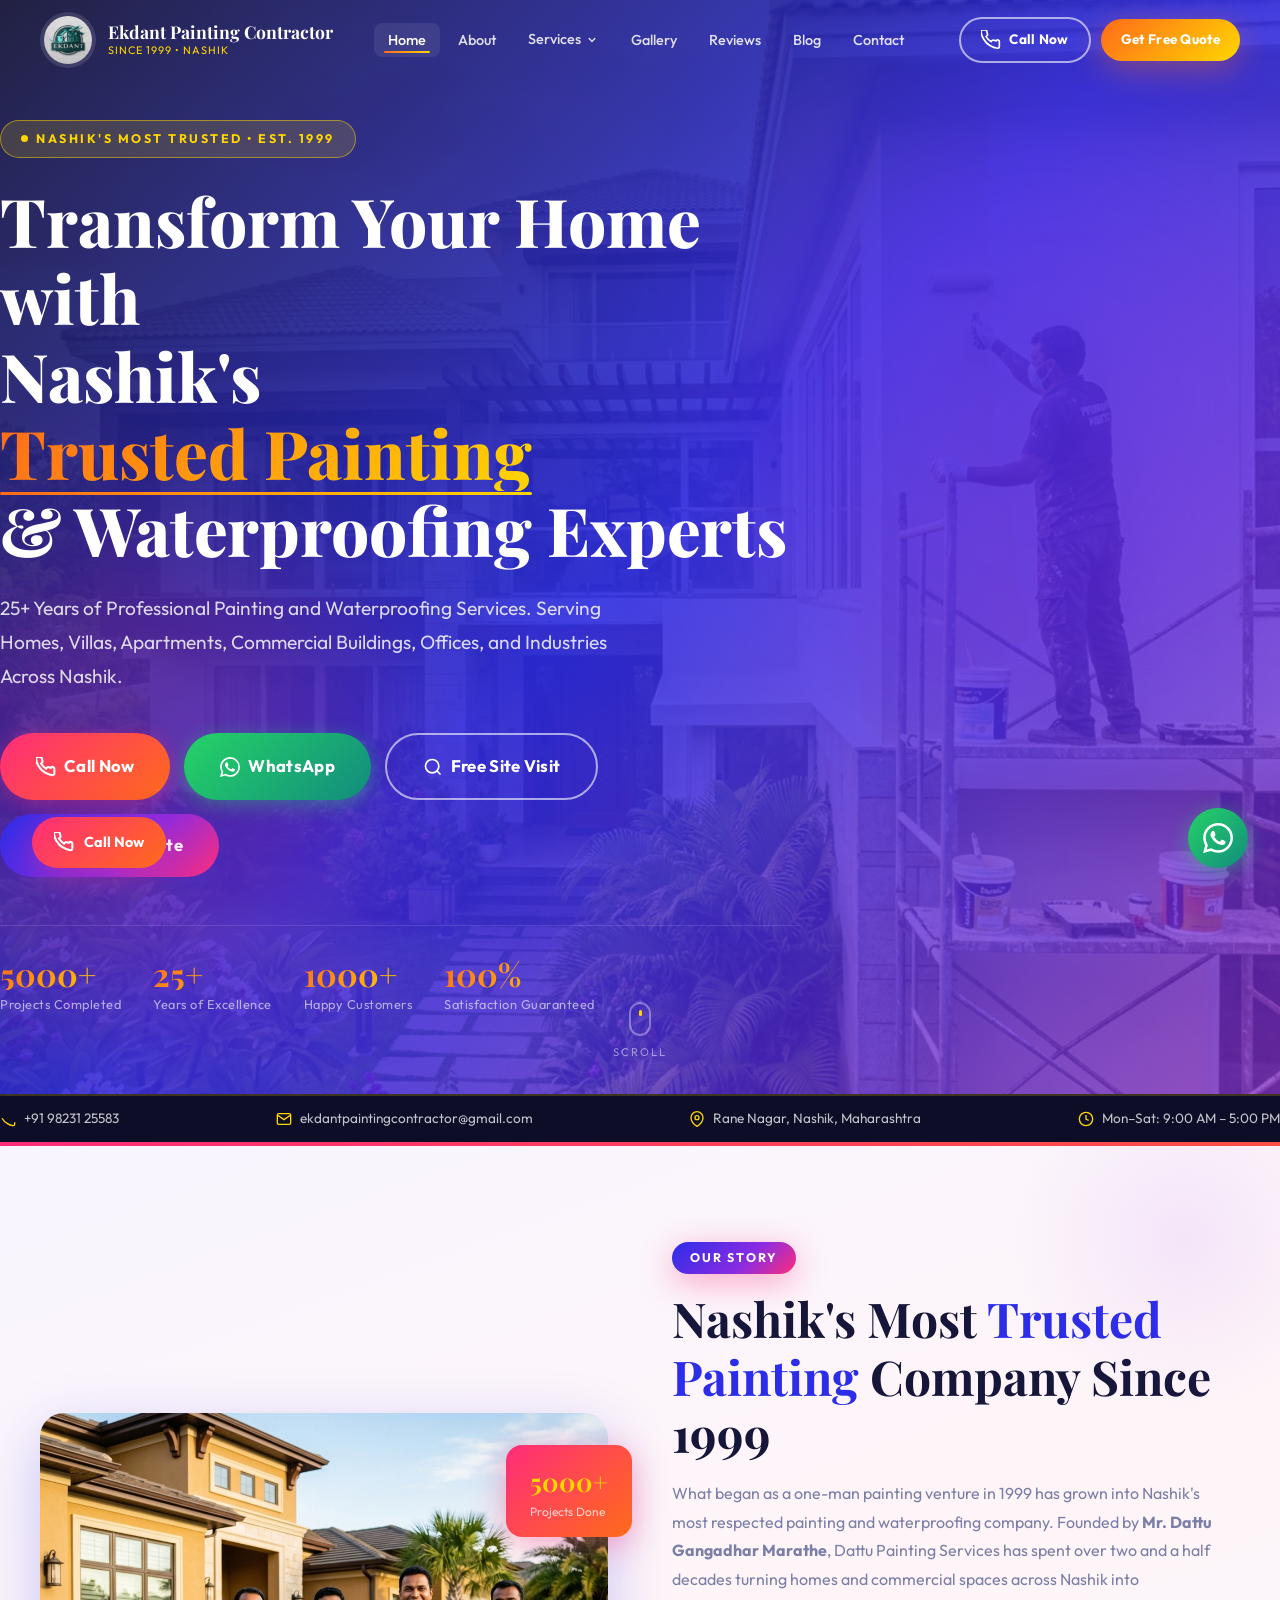
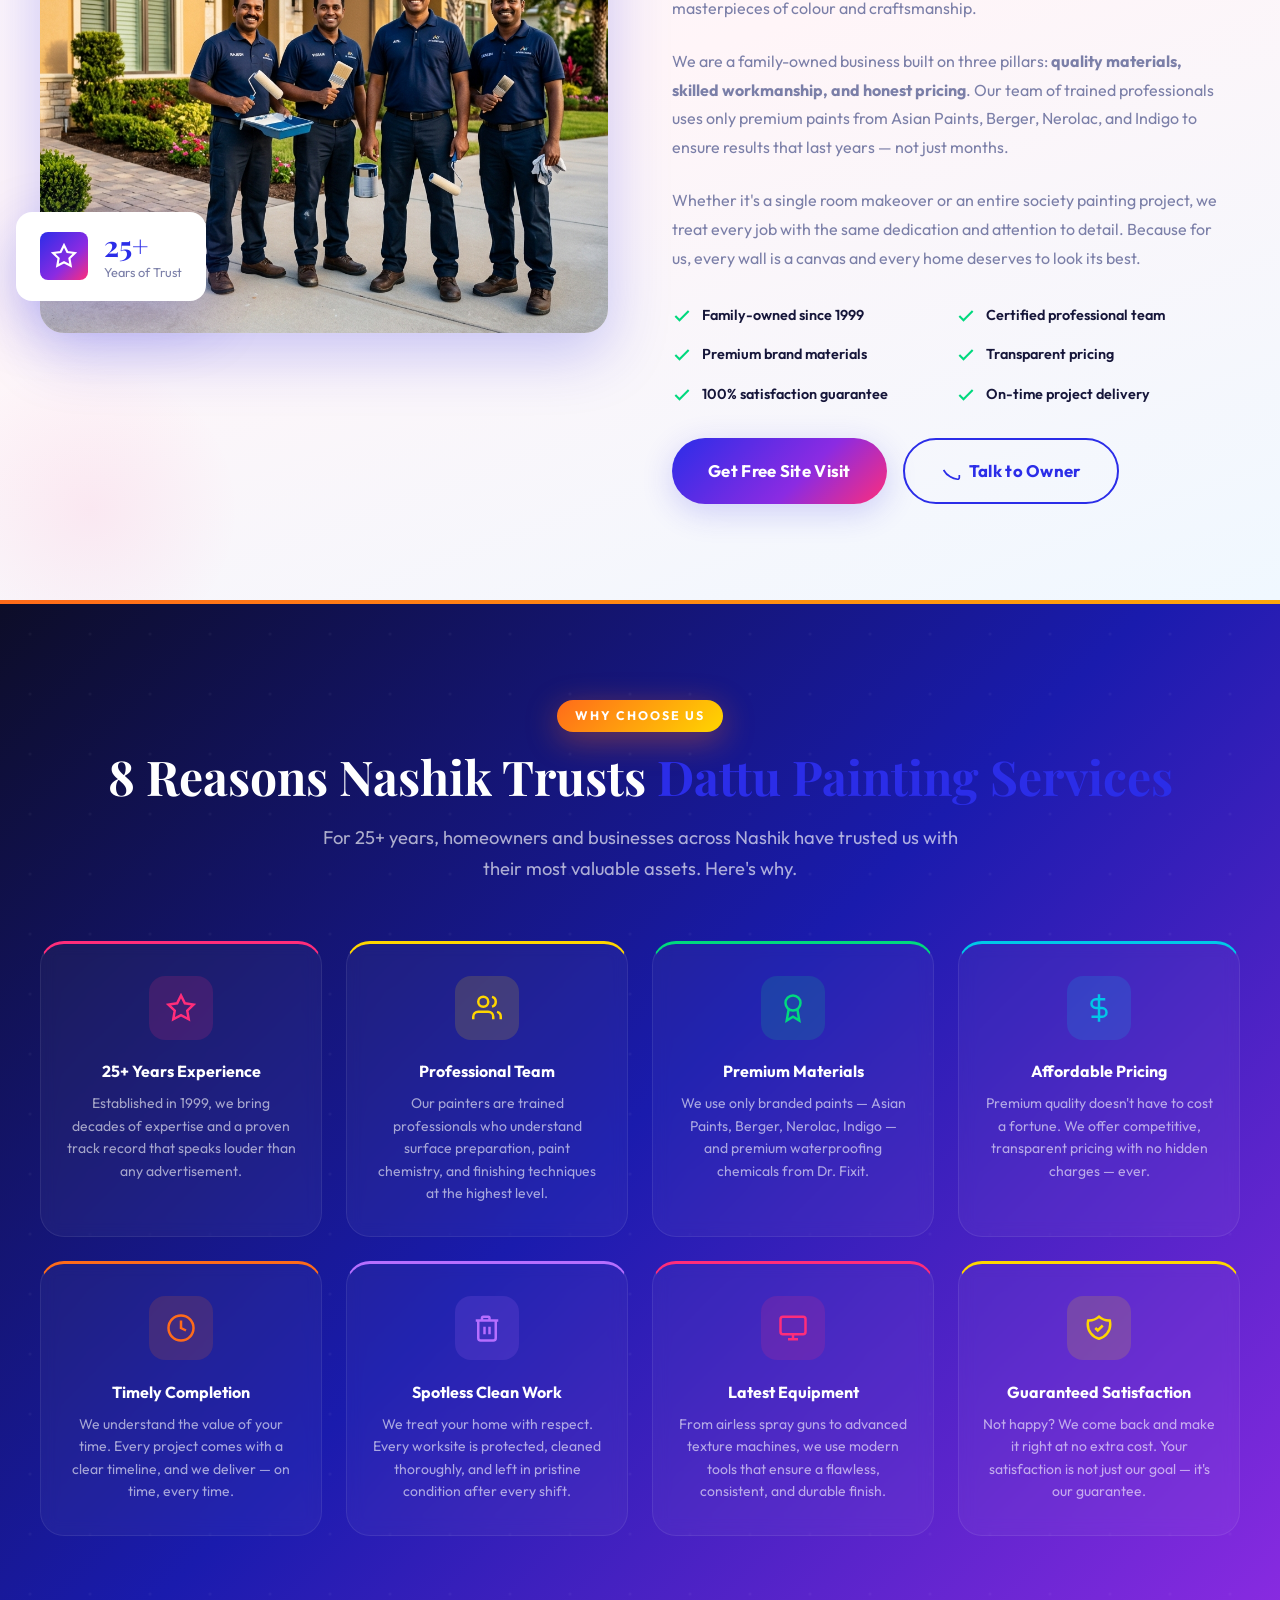
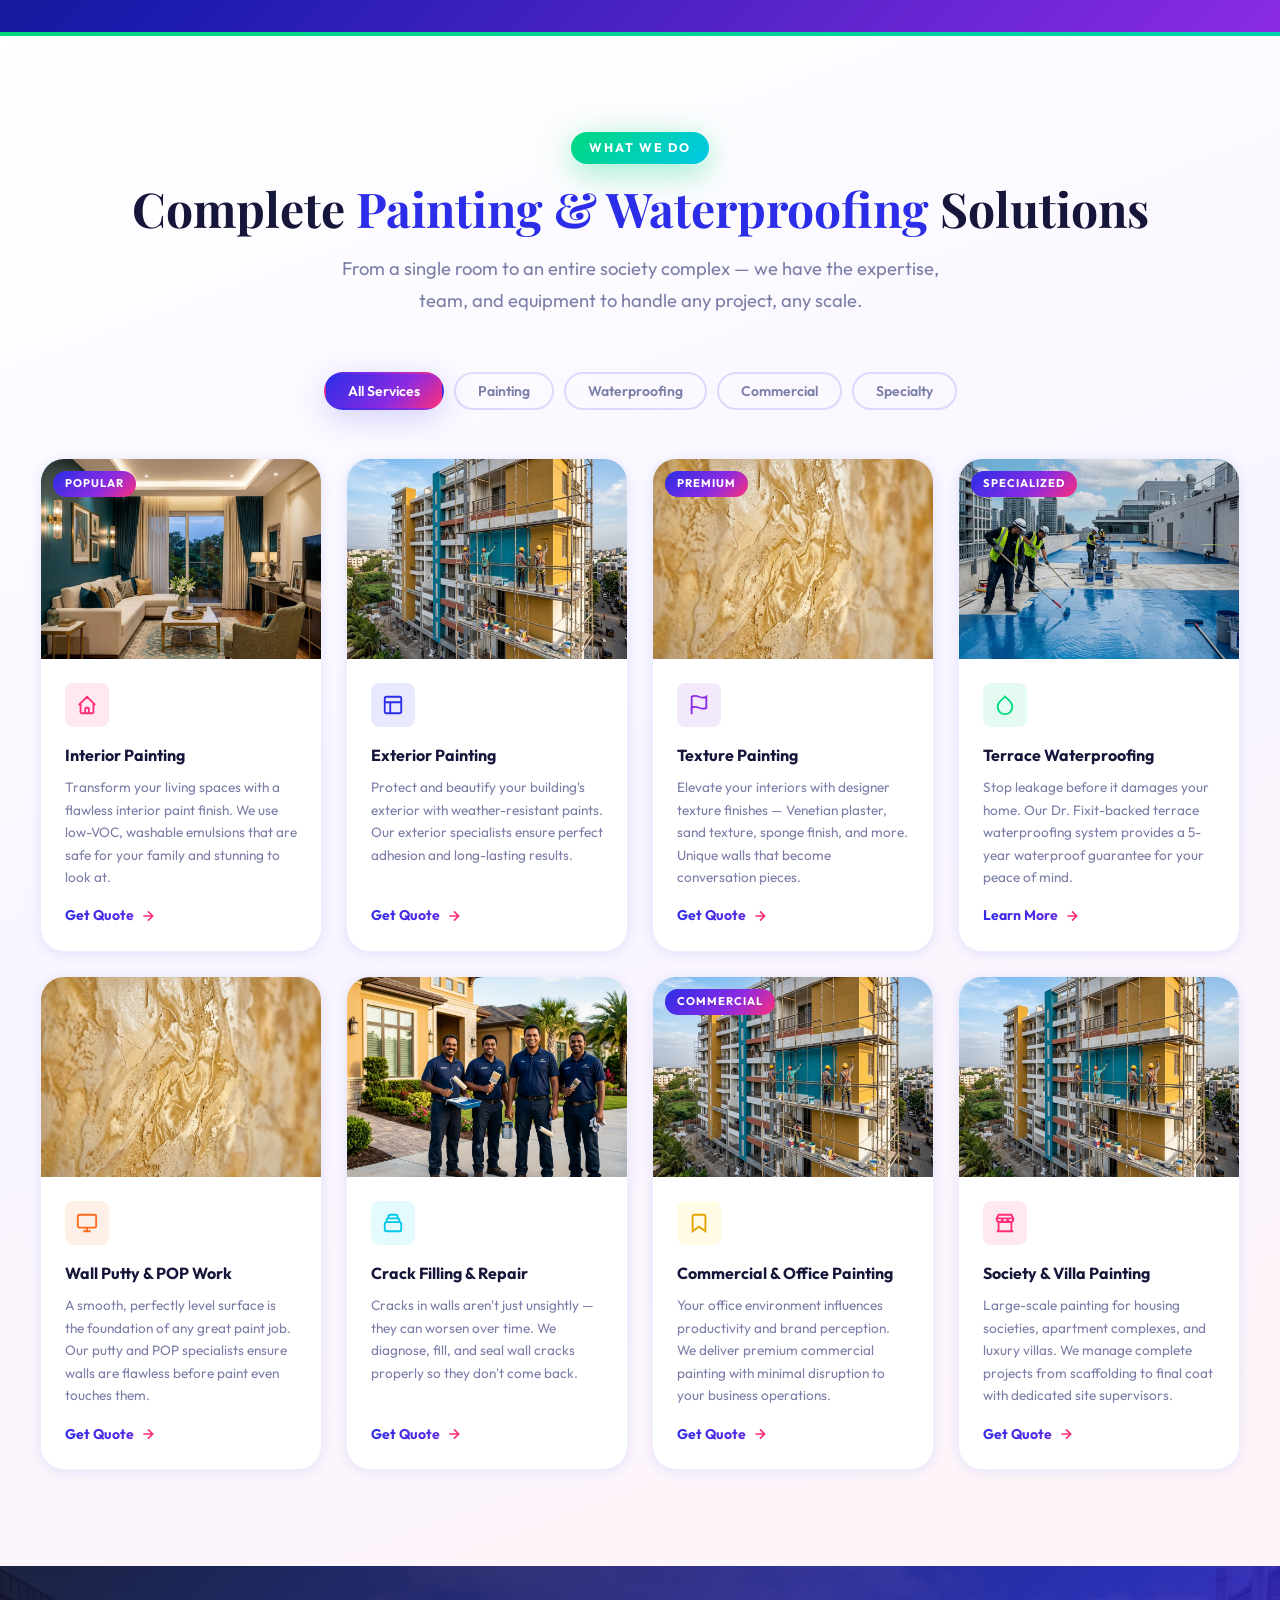
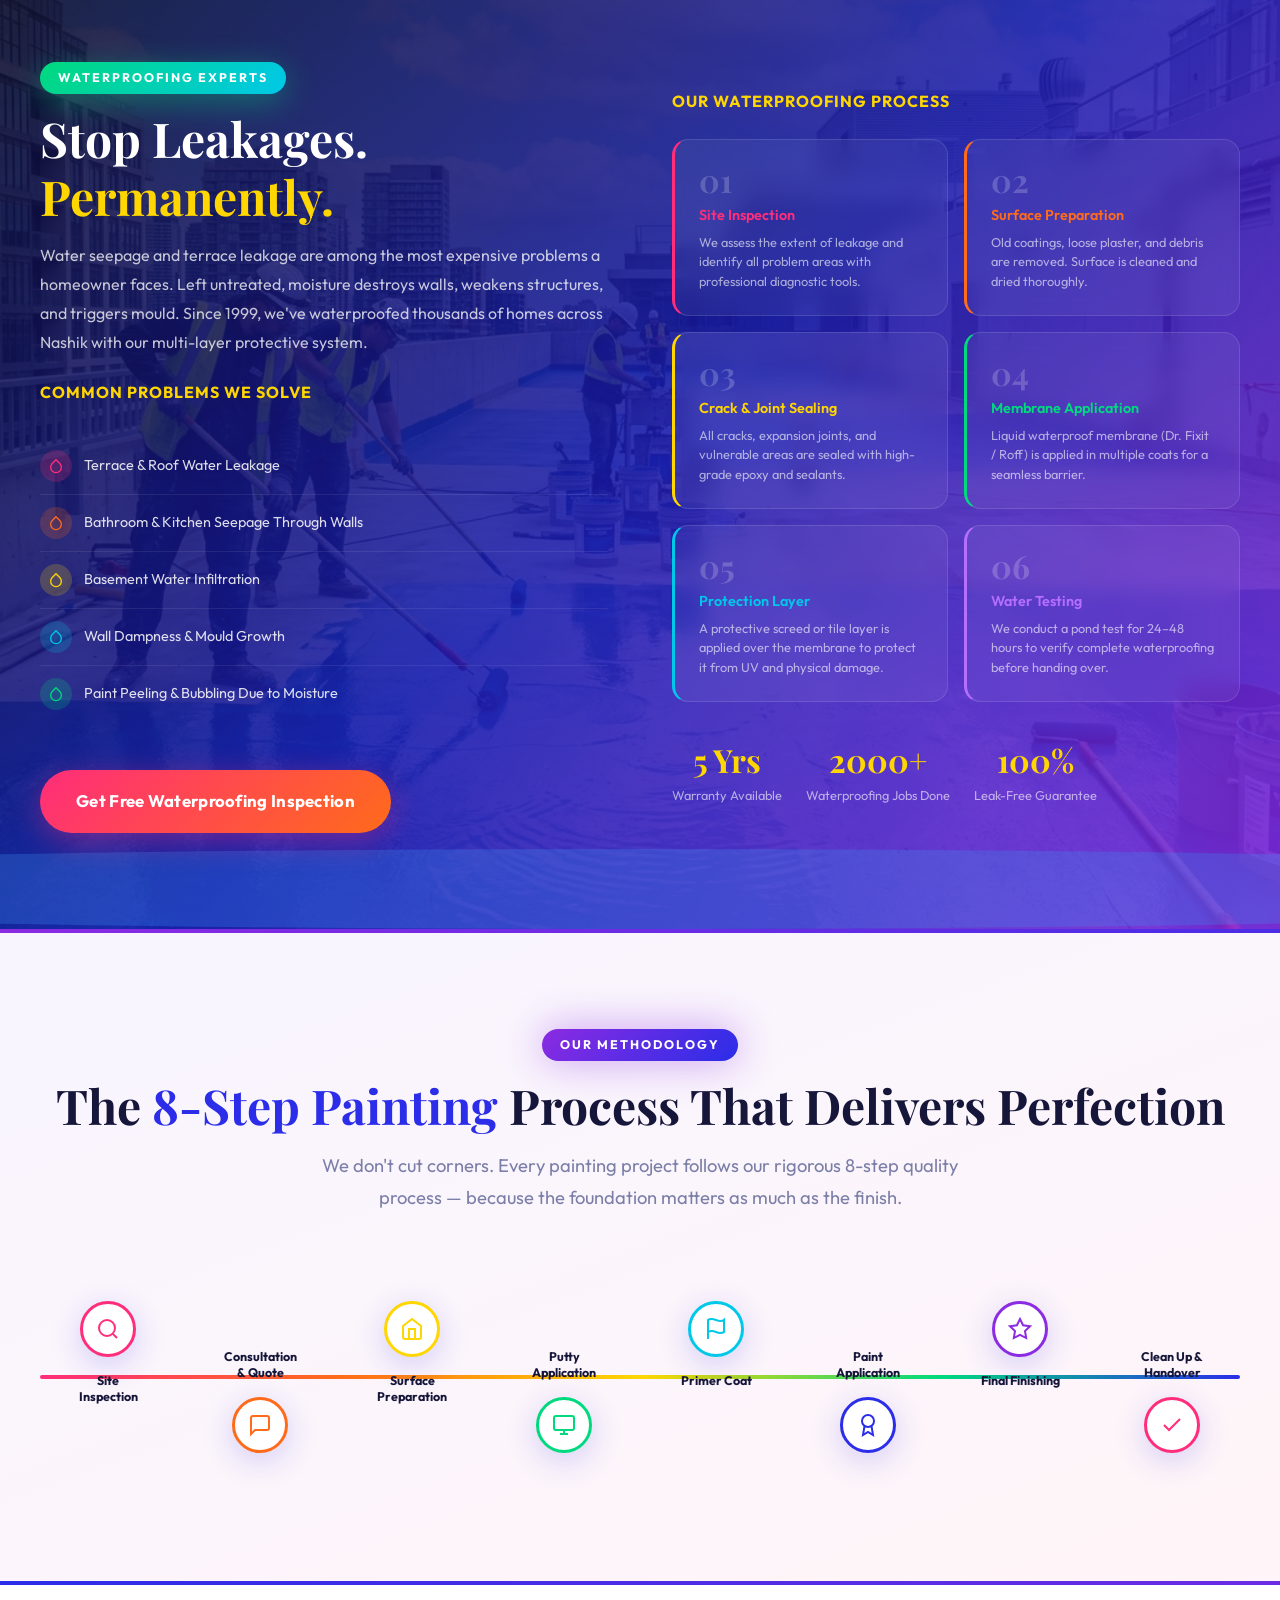
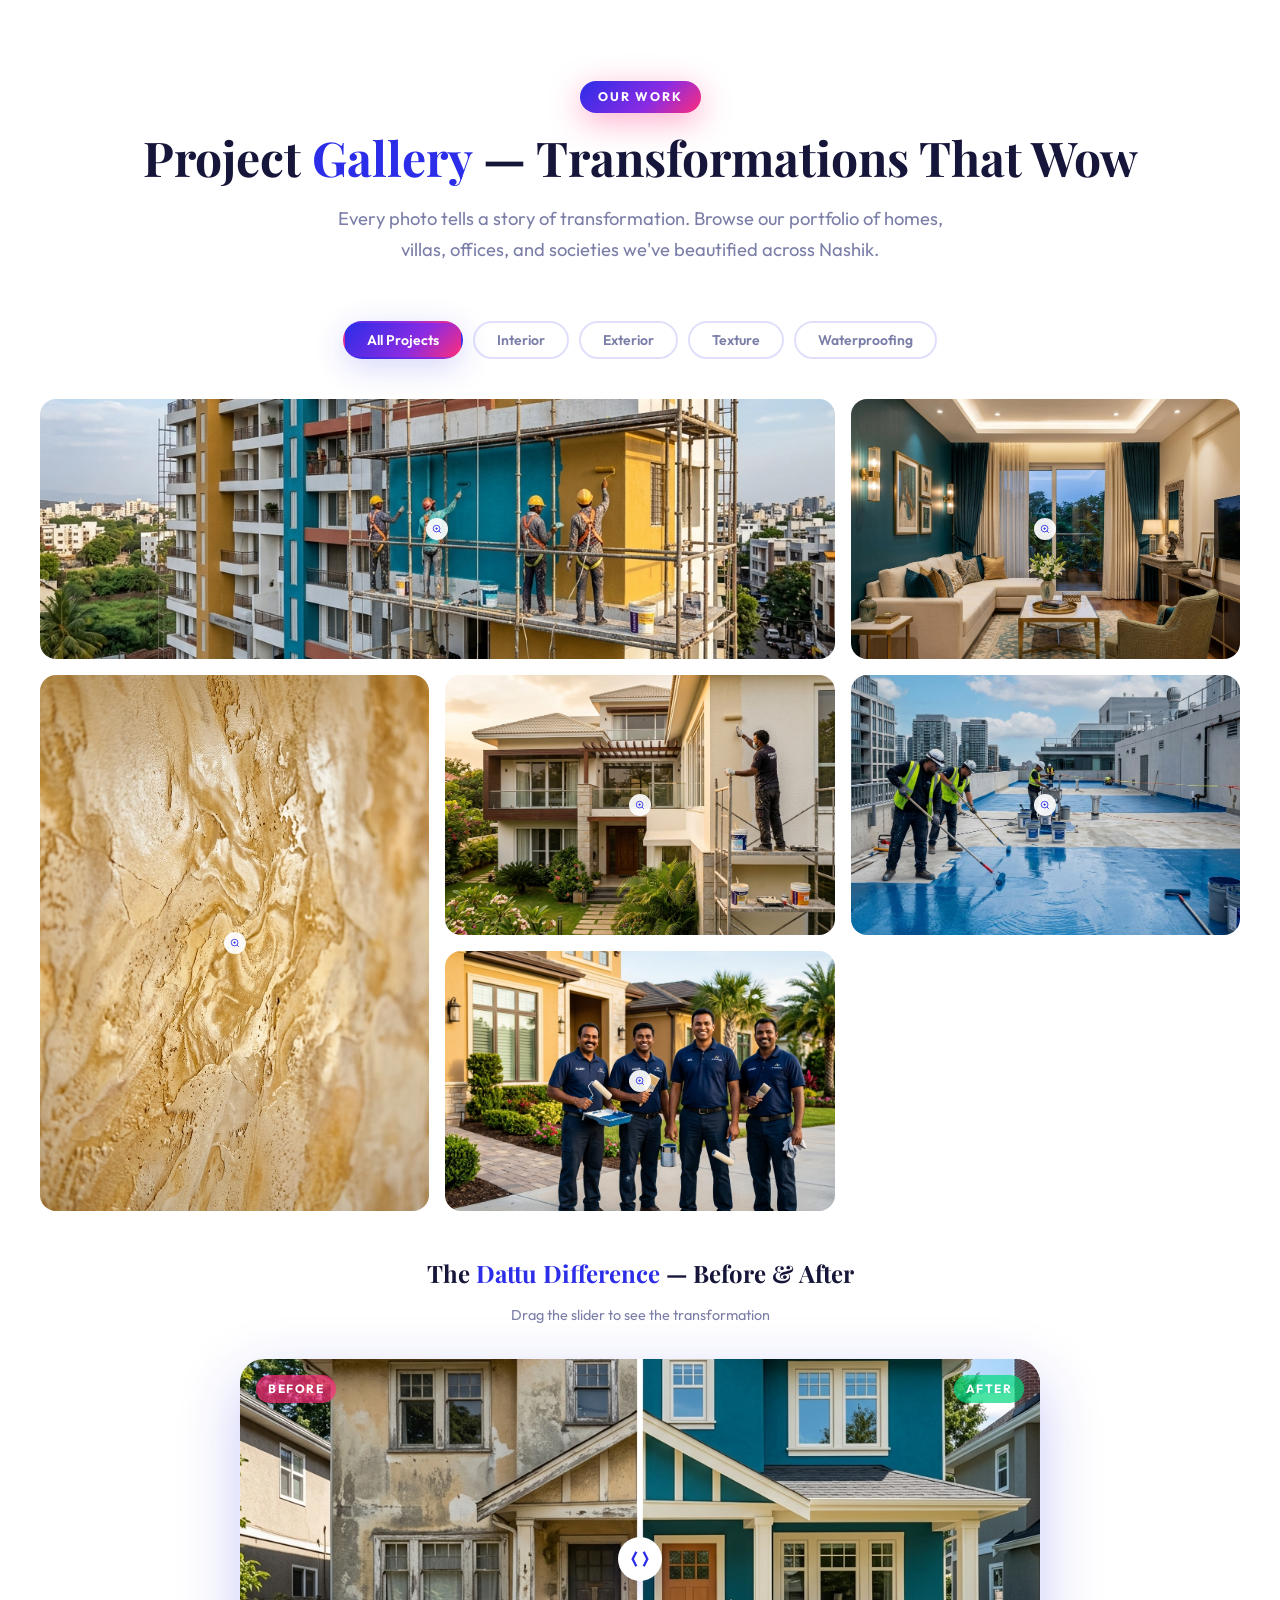
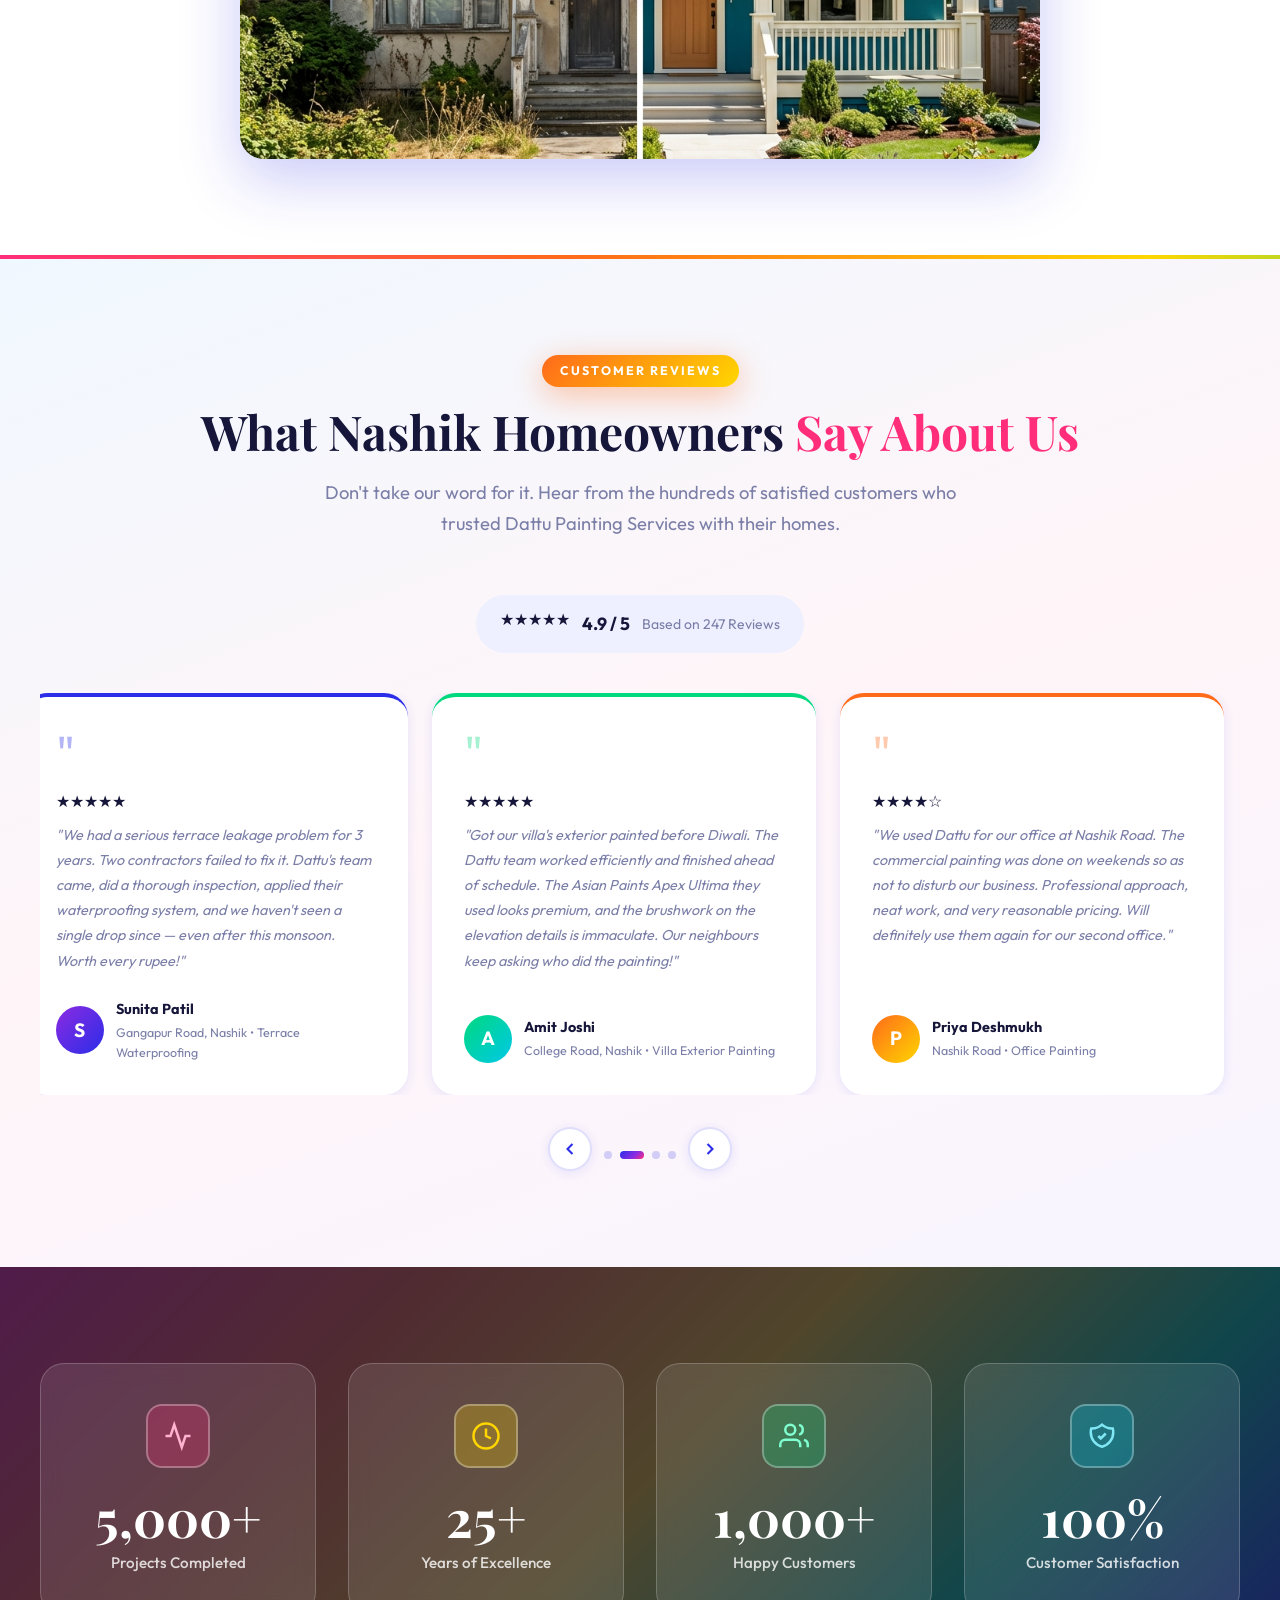
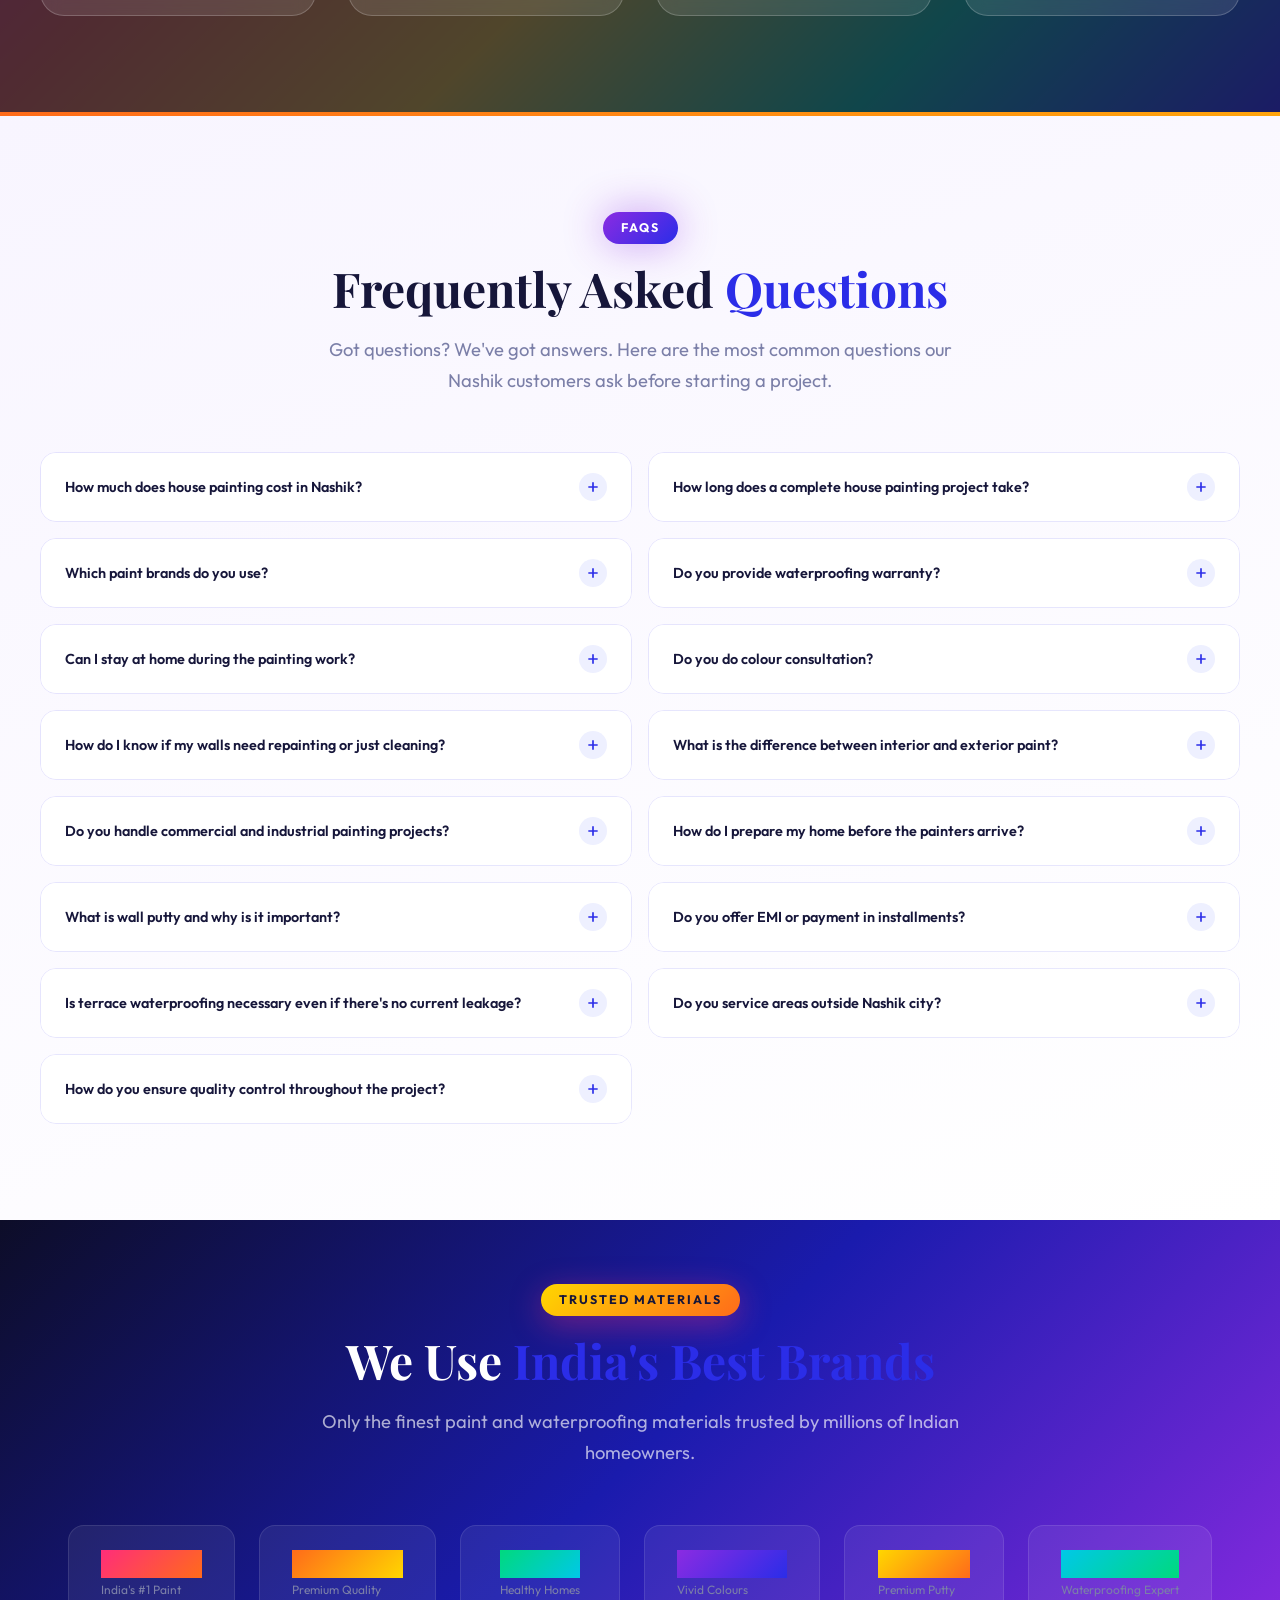
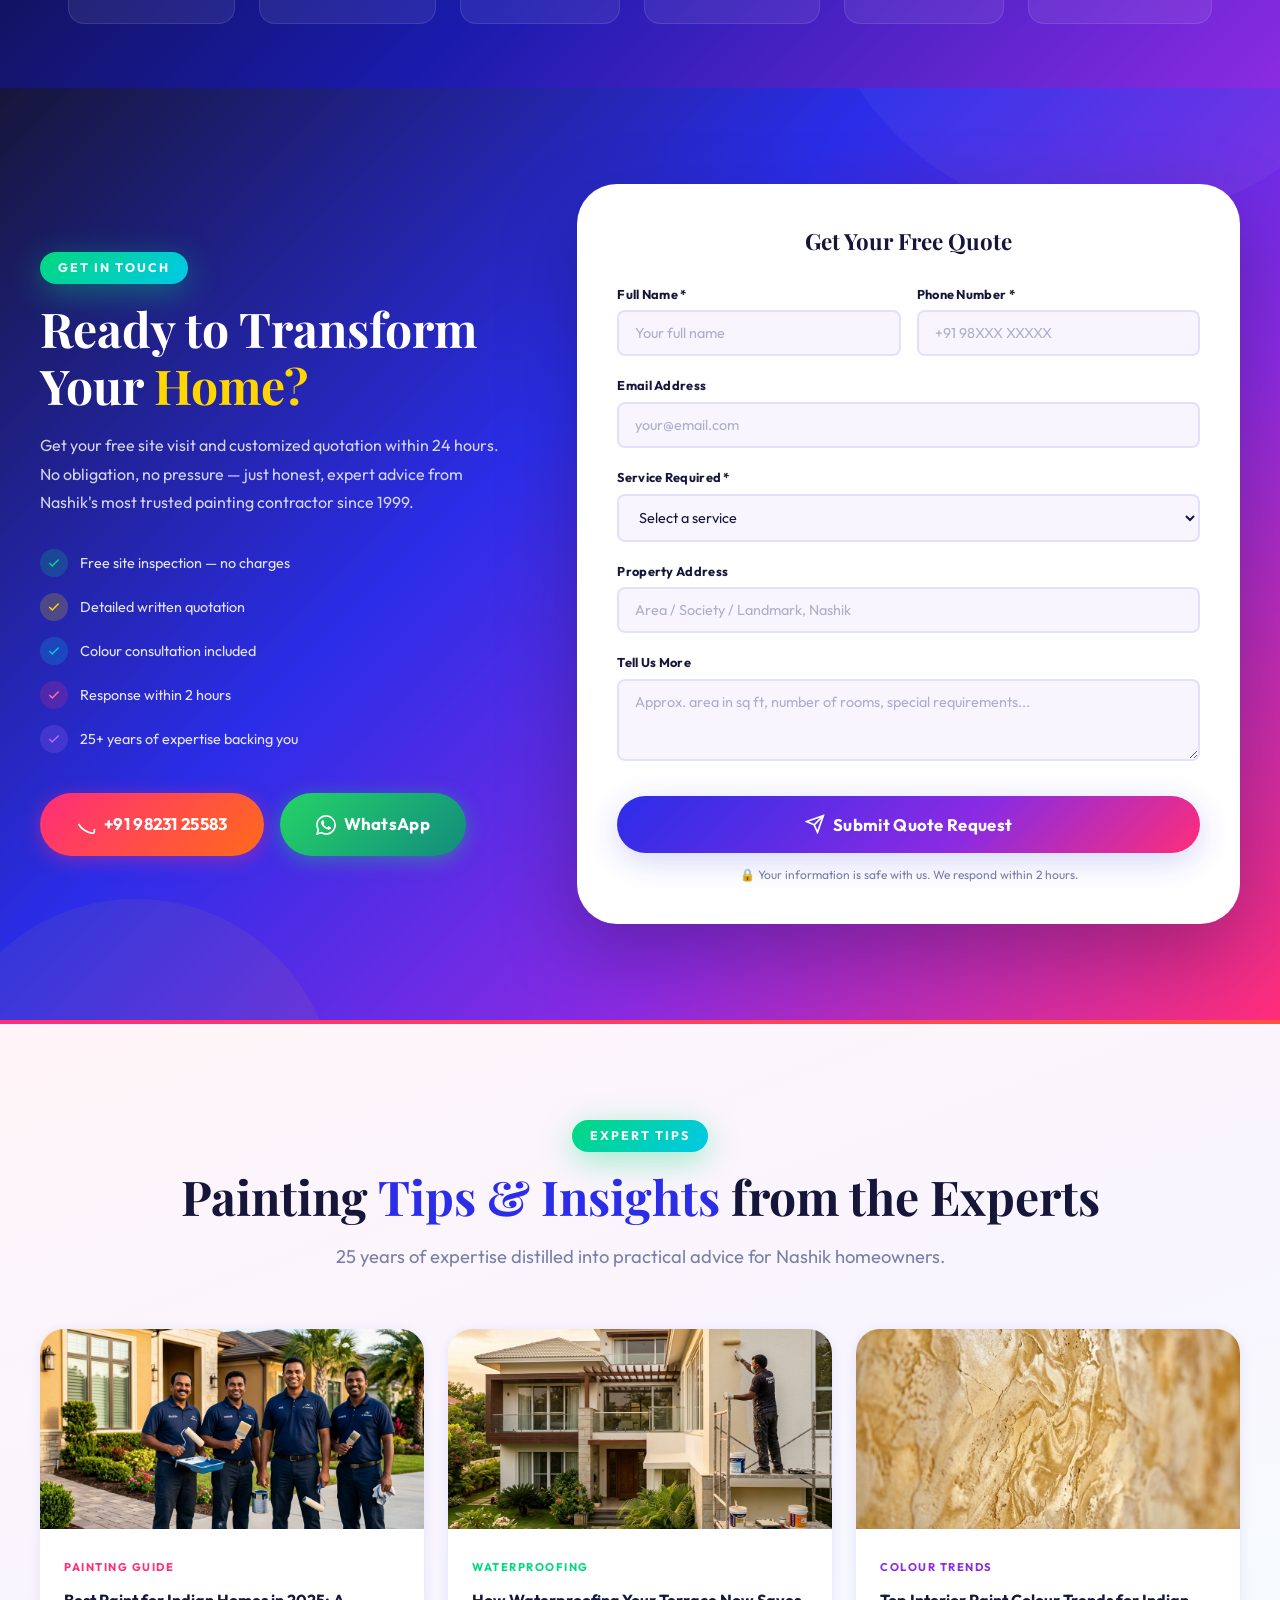
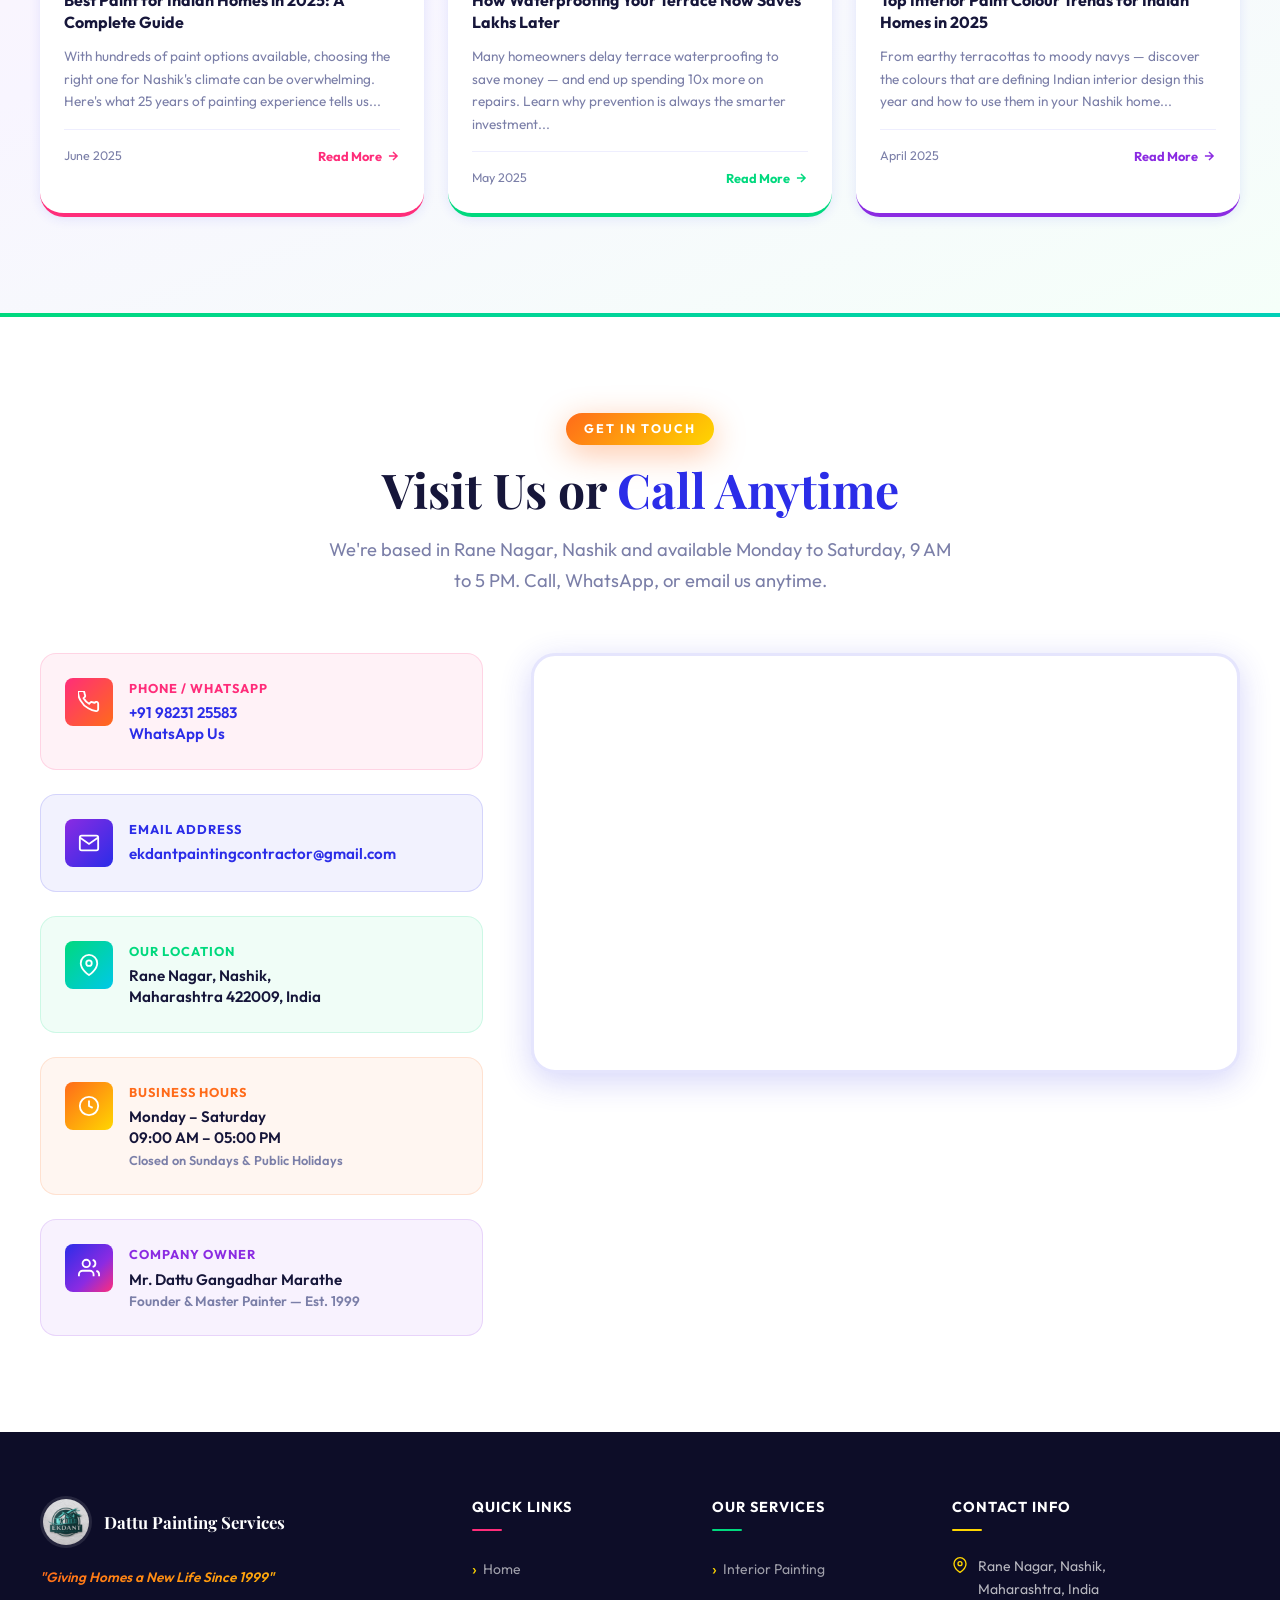
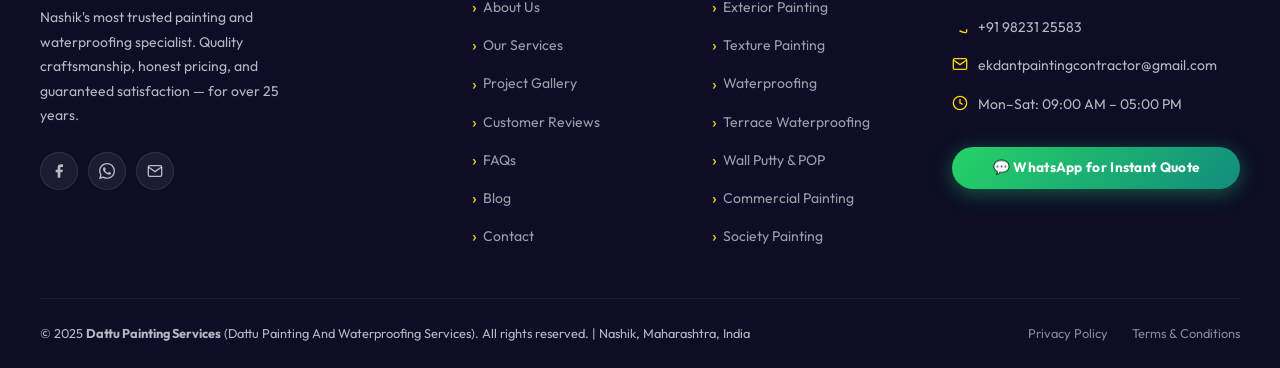
==== mr/index.html @ d17353e7 "Feature: Multilingual support (English & Marathi) with auto browser-detection, manual switches in he" ====
<!DOCTYPE html>
<html lang="mr" dir="ltr">
<head>
  <!-- ============================================================
       EKDANT PAINTING CONTRACTOR &mdash; Premium Business Website
       Dattu Painting And &#2357;&#2377;&#2335;&#2352;&#2346;&#2381;&#2352;&#2370;&#2347;&#2367;&#2306;&#2327;ing Services, Nashik
       ============================================================ -->

  <meta charset="UTF-8" />
  <meta name="viewport" content="width=device-width, initial-scale=1.0" />
  <meta http-equiv="X-UA-Compatible" content="IE=edge" />

  <!-- ====== PRIMARY SEO ====== -->
  <title>Painter in Nashik | Dattu Painting Services | Dattu Painting & &#2357;&#2377;&#2335;&#2352;&#2346;&#2381;&#2352;&#2370;&#2347;&#2367;&#2306;&#2327;ing Services</title>
  <meta name="description" content="Best Painter in Nashik since 1999. Dattu Painting Services offers Premium &#2309;&#2306;&#2340;&#2352;&#2381;&#2327;&#2340;, &#2348;&#2366;&#2361;&#2381;&#2351;, &#2335;&#2375;&#2325;&#2381;&#2360;&#2330;&#2352; &#2346;&#2375;&#2306;&#2335;&#2367;&#2306;&#2327; (&#2325;&#2354;&#2366;&#2340;&#2381;&#2350;&#2325; &#2352;&#2306;&#2327;&#2325;&#2366;&#2350;) & &#2357;&#2377;&#2335;&#2352;&#2346;&#2381;&#2352;&#2370;&#2347;&#2367;&#2306;&#2327;ing Services. Call +91 9823125583 for a Free Site Visit." />
  <meta name="keywords" content="painter in nashik, painting contractor nashik, house painting nashik, waterproofing nashik, terrace waterproofing nashik, interior painting nashik, exterior painting nashik, commercial painting nashik, industrial painting nashik, best painter near me, best waterproofing contractor nashik, ekdant painting contractor, dattu painting" />
  <meta name="author" content="Dattu Painting Services" />
  <meta name="robots" content="index, follow, max-image-preview:large, max-snippet:-1, max-video-preview:-1" />
  <link rel="canonical" href="https://ekdantpainting.in/mr/" />
  <link rel="alternate" hreflang="mr" href="https://ekdantpainting.in/mr/" />
  <link rel="alternate" hreflang="en" href="https://ekdantpainting.in/" />
  <link rel="alternate" hreflang="x-default" href="https://ekdantpainting.in/" />

  <!-- Language Auto-Detect Redirection -->
  <script>
    (function() {
      var lang = localStorage.getItem('preferred_language');
      var isMarathiPath = window.location.pathname.indexOf('/mr/') !== -1 || window.location.pathname.endsWith('/mr');
      if (!lang) {
        var browserLang = (navigator.language || navigator.userLanguage || '').toLowerCase();
        if (browserLang.startsWith('mr')) {
          lang = 'mr';
        } else {
          lang = 'en';
        }
        localStorage.setItem('preferred_language', lang);
      }
      if (lang === 'mr' && !isMarathiPath) {
        var newPath = window.location.origin + '/mr/' + window.location.hash;
        window.location.replace(newPath);
      } else if (lang === 'en' && isMarathiPath) {
        var newPath = window.location.origin + '/' + window.location.hash;
        window.location.replace(newPath);
      }
    })();
  </script>

  <!-- ====== OPEN GRAPH ====== -->
  <meta property="og:type"        content="website" />
  <meta property="og:url"         content="https://ekdantpainting.in/" />
  <meta property="og:title"       content="&#2342;&#2340;&#2381;&#2340;&#2370; &#2346;&#2375;&#2306;&#2335;&#2367;&#2306;&#2327; &#2360;&#2352;&#2381;&#2357;&#2381;&#2361;&#2367;&#2360;&#2375;&#2360; | &#2344;&#2366;&#2358;&#2367;&#2325;&#2350;&#2343;&#2368;&#2354; &#2360;&#2352;&#2381;&#2357;&#2379;&#2340;&#2381;&#2340;&#2350; &#2346;&#2375;&#2306;&#2335;&#2352; (&#2407;&#2415;&#2415;&#2415; &#2346;&#2366;&#2360;&#2370;&#2344;)" />
  <meta property="og:description" content="25+ Years of Professional Painting & &#2357;&#2377;&#2335;&#2352;&#2346;&#2381;&#2352;&#2370;&#2347;&#2367;&#2306;&#2327;ing Services across Nashik. &#2309;&#2306;&#2340;&#2352;&#2381;&#2327;&#2340;, &#2348;&#2366;&#2361;&#2381;&#2351;, Texture, &#2357;&#2377;&#2335;&#2352;&#2346;&#2381;&#2352;&#2370;&#2347;&#2367;&#2306;&#2327;ing &mdash; All under one roof." />
  <meta property="og:image"       content="https://ekdantpainting.in/images/og-image.png" />
  <meta property="og:locale"      content="en_IN" />
  <meta property="og:site_name"   content="Dattu Painting Services" />

  <!-- ====== TWITTER CARD ====== -->
  <meta name="twitter:card"        content="summary_large_image" />
  <meta name="twitter:title"       content="&#2342;&#2340;&#2381;&#2340;&#2370; &#2346;&#2375;&#2306;&#2335;&#2367;&#2306;&#2327; &#2360;&#2352;&#2381;&#2357;&#2381;&#2361;&#2367;&#2360;&#2375;&#2360; | &#2344;&#2366;&#2358;&#2367;&#2325;&#2350;&#2343;&#2368;&#2354; &#2346;&#2375;&#2306;&#2335;&#2367;&#2306;&#2327; &#2325;&#2377;&#2344;&#2381;&#2335;&#2381;&#2352;&#2373;&#2325;&#2381;&#2335;&#2352;" />
  <meta name="twitter:description" content="25+ &#2357;&#2352;&#2381;&#2359;&#2366;&#2306;&#2330;&#2366; &#2313;&#2340;&#2381;&#2325;&#2371;&#2359;&#2381;&#2335; &#2309;&#2344;&#2369;&#2349;&#2357; in Painting & &#2357;&#2377;&#2335;&#2352;&#2346;&#2381;&#2352;&#2370;&#2347;&#2367;&#2306;&#2327;ing in Nashik. Free Site Visit Available." />
  <meta name="twitter:image"       content="https://ekdantpainting.in/images/og-image.png" />

  <!-- ====== GEO ====== -->
  <meta name="geo.region"   content="IN-MH" />
  <meta name="geo.placename" content="&#2344;&#2366;&#2358;&#2367;&#2325;, &#2350;&#2361;&#2366;&#2352;&#2366;&#2359;&#2381;&#2335;&#2381;&#2352;, &#2349;&#2366;&#2352;&#2340;" />
  <meta name="geo.position" content="19.9975;73.7898" />
  <meta name="ICBM"         content="19.9975, 73.7898" />

  <!-- ====== THEME ====== -->
  <meta name="theme-color" content="#0D5C63" />
  <meta name="msapplication-TileColor" content="#0D5C63" />

  <!-- ====== FAVICON ====== -->
  <link rel="icon" type="image/png" href="../images/favicon.png" />
  <link rel="apple-touch-icon" href="../images/apple-touch-icon.png" />

  <!-- ====== FONTS ====== -->
  <link rel="preconnect" href="https://fonts.googleapis.com" />
  <link rel="preconnect" href="https://fonts.gstatic.com" crossorigin />
  <link href="https://fonts.googleapis.com/css2?family=Outfit:wght@300;400;500;600;700;800;900&family=Playfair+Display:ital,wght@0,400;0,700;0,800;1,400&display=swap" rel="stylesheet" />

  <!-- ====== STYLES ====== -->
  <link rel="stylesheet" href="../css/style.css" />

  <!-- ====== PRELOAD KEY ASSETS ====== -->
  <link rel="preload" as="image" href="../images/hero_painting.png" />

  <!-- ====== JSON-LD SCHEMA ====== -->
  <script type="application/ld+json">
  {
    "@context": "https://schema.org",
    "@graph": [
      {
        "@type": "LocalBusiness",
        "@id": "https://ekdantpainting.in/#business",
        "name": "&#2342;&#2340;&#2381;&#2340;&#2370; &#2346;&#2375;&#2306;&#2335;&#2367;&#2306;&#2327; &#2360;&#2352;&#2381;&#2357;&#2381;&#2361;&#2367;&#2360;&#2375;&#2360;",
        "alternateName": "Dattu Painting And &#2357;&#2377;&#2335;&#2352;&#2346;&#2381;&#2352;&#2370;&#2347;&#2367;&#2306;&#2327;ing Services",
        "description": "Professional painting and waterproofing services in Nashik since 1999. &#2309;&#2306;&#2340;&#2352;&#2381;&#2327;&#2340;, exterior, texture painting and waterproofing specialists.",
        "url": "https://ekdantpainting.in",
        "telephone": "+919823125583",
        "email": "ekdantpaintingcontractor@gmail.com",
        "foundingDate": "1999",
        "founder": {
          "@type": "Person",
          "name": "Dattu Gangadhar Marathe"
        },
        "address": {
          "@type": "PostalAddress",
          "streetAddress": "Rane Nagar",
          "addressLocality": "Nashik",
          "addressRegion": "Maharashtra",
          "postalCode": "422009",
          "addressCountry": "IN"
        },
        "geo": {
          "@type": "GeoCoordinates",
          "latitude": 19.9975,
          "longitude": 73.7898
        },
        "openingHoursSpecification": [
          {
            "@type": "OpeningHoursSpecification",
            "dayOfWeek": ["Monday","Tuesday","Wednesday","Thursday","Friday","Saturday"],
            "opens": "09:00",
            "closes": "17:00"
          }
        ],
        "sameAs": [],
        "hasOfferCatalog": {
          "@type": "OfferCatalog",
          "name": "Painting & &#2357;&#2377;&#2335;&#2352;&#2346;&#2381;&#2352;&#2370;&#2347;&#2367;&#2306;&#2327;ing Services",
          "itemListElement": [
            { "@type": "Offer", "itemOffered": { "@type": "Service", "name": "&#2309;&#2306;&#2340;&#2352;&#2381;&#2327;&#2340; Painting" } },
            { "@type": "Offer", "itemOffered": { "@type": "Service", "name": "&#2348;&#2366;&#2361;&#2381;&#2351; Painting" } },
            { "@type": "Offer", "itemOffered": { "@type": "Service", "name": "&#2335;&#2375;&#2325;&#2381;&#2360;&#2330;&#2352; &#2346;&#2375;&#2306;&#2335;&#2367;&#2306;&#2327; (&#2325;&#2354;&#2366;&#2340;&#2381;&#2350;&#2325; &#2352;&#2306;&#2327;&#2325;&#2366;&#2350;)" } },
            { "@type": "Offer", "itemOffered": { "@type": "Service", "name": "&#2357;&#2377;&#2335;&#2352;&#2346;&#2381;&#2352;&#2370;&#2347;&#2367;&#2306;&#2327;ing" } },
            { "@type": "Offer", "itemOffered": { "@type": "Service", "name": "Terrace &#2357;&#2377;&#2335;&#2352;&#2346;&#2381;&#2352;&#2370;&#2347;&#2367;&#2306;&#2327;ing" } }
          ]
        },
        "aggregateRating": {
          "@type": "AggregateRating",
          "ratingValue": "4.9",
          "reviewCount": "247"
        }
      },
      {
        "@type": "FAQPage",
        "mainEntity": [
          {
            "@type": "Question",
            "name": "How much does house painting cost in Nashik?",
            "acceptedAnswer": { "@type": "Answer", "text": "House painting costs in Nashik typically range from &#8377;12 to &#8377;25 per sq ft depending on paint quality, surface condition, and number of coats. Contact us for a free site visit and customized quote." }
          },
          {
            "@type": "Question",
            "name": "Do you provide waterproofing services for terraces?",
            "acceptedAnswer": { "@type": "Answer", "text": "Yes, we specialize in terrace waterproofing using Dr. Fixit and other premium waterproofing products. Our solutions come with a warranty of up to 5 years." }
          }
        ]
      }
    ]
  }
  </script>
</head>

<body>

  <!-- ====== PAGE TRANSITION ====== -->
  <div class="page-transition" id="page-transition" aria-hidden="true"></div>

  <!-- ====== LOADING SCREEN ====== -->
  <div id="loading-screen" role="status" aria-label="&#2342;&#2340;&#2381;&#2340;&#2370; &#2346;&#2375;&#2306;&#2335;&#2367;&#2306;&#2327; &#2360;&#2352;&#2381;&#2357;&#2381;&#2361;&#2367;&#2360;&#2375;&#2360; &#2354;&#2379;&#2337; &#2361;&#2379;&#2340; &#2310;&#2361;&#2375;">
    <div class="loader-logo">
      <svg viewBox="0 0 60 60" fill="none" xmlns="http://www.w3.org/2000/svg" aria-hidden="true">
        <path d="M10 50 L20 15 L25 35 L35 10 L45 50" stroke="white" stroke-width="3.5" stroke-linecap="round" stroke-linejoin="round"/>
        <circle cx="47" cy="45" r="6" fill="#F4A435"/>
        <path d="M41 45 L53 45" stroke="white" stroke-width="2.5" stroke-linecap="round"/>
      </svg>
    </div>
    <div class="loader-bar-wrap">
      <div class="loader-bar"></div>
    </div>
    <p class="loader-text">&#2342;&#2340;&#2381;&#2340;&#2370; &#2346;&#2375;&#2306;&#2335;&#2367;&#2306;&#2327; &#2360;&#2352;&#2381;&#2357;&#2381;&#2361;&#2367;&#2360;&#2375;&#2360;</p>
  </div>

  <!-- ====== NAVIGATION ====== -->
  <header id="navbar" role="banner">
    <nav class="container nav-inner" aria-label="Main Navigation">

      <!-- Logo -->
      <a href="../index.html" class="nav-logo" aria-label="Ekdant Painting Contractor - Home">
        <img src="../images/logo.png" alt="Ekdant Painting Contractor Logo" width="56" height="56"
             style="object-fit:contain; border-radius:50%; background:rgba(255,255,255,0.12); padding:4px;"
             onerror="this.style.display='none'; this.nextElementSibling.style.display='flex';" />
        <span class="nav-logo-text" style="display:flex; flex-direction:column;">
          <span class="nav-logo-name">Ekdant Painting Contractor</span>
          <span class="nav-logo-tagline">Since 1999 &bull; Nashik</span>
        </span>
      </a>

      <!-- Desktop Links -->
      <ul class="nav-links" role="menubar">
        <li role="none"><a href="#hero"         class="nav-link active" role="menuitem">&#2350;&#2369;&#2326;&#2381;&#2351;&#2346;&#2371;&#2359;&#2381;&#2336;</a></li>
        <li role="none"><a href="#about"        class="nav-link"        role="menuitem">&#2310;&#2350;&#2330;&#2381;&#2351;&#2366;&#2348;&#2342;&#2381;&#2342;&#2354;</a></li>
        <li role="none" class="nav-dropdown">
          <a href="#services" class="nav-link nav-dropdown-toggle" role="menuitem" aria-haspopup="true">
            &#2360;&#2375;&#2357;&#2366;
            <svg class="chevron" viewBox="0 0 20 20" fill="currentColor" aria-hidden="true"><path fill-rule="evenodd" d="M5.293 7.293a1 1 0 011.414 0L10 10.586l3.293-3.293a1 1 0 111.414 1.414l-4 4a1 1 0 01-1.414 0l-4-4a1 1 0 010-1.414z" clip-rule="evenodd"/></svg>
          </a>
          <ul class="dropdown-menu" role="menu">
            <li role="none"><a href="#services" class="dropdown-item" role="menuitem"><svg class="dropdown-item-icon" viewBox="0 0 24 24" fill="none" stroke="currentColor" stroke-width="2"><path d="M3 12l2-2m0 0l7-7 7 7M5 10v10a1 1 0 001 1h3m10-11l2 2m-2-2v10a1 1 0 01-1 1h-3m-6 0a1 1 0 001-1v-4a1 1 0 011-1h2a1 1 0 011 1v4a1 1 0 001 1m-6 0h6"/></svg>&#2309;&#2306;&#2340;&#2352;&#2381;&#2327;&#2340; Painting</a></li>
            <li role="none"><a href="#services" class="dropdown-item" role="menuitem"><svg class="dropdown-item-icon" viewBox="0 0 24 24" fill="none" stroke="currentColor" stroke-width="2"><rect x="3" y="3" width="18" height="18" rx="2"/><path d="M3 9h18M9 21V9"/></svg>&#2348;&#2366;&#2361;&#2381;&#2351; Painting</a></li>
            <li role="none"><a href="#services" class="dropdown-item" role="menuitem"><svg class="dropdown-item-icon" viewBox="0 0 24 24" fill="none" stroke="currentColor" stroke-width="2"><path d="M4 15s1-1 4-1 5 2 8 2 4-1 4-1V3s-1 1-4 1-5-2-8-2-4 1-4 1z"/><line x1="4" y1="22" x2="4" y2="15"/></svg>&#2335;&#2375;&#2325;&#2381;&#2360;&#2330;&#2352; &#2346;&#2375;&#2306;&#2335;&#2367;&#2306;&#2327; (&#2325;&#2354;&#2366;&#2340;&#2381;&#2350;&#2325; &#2352;&#2306;&#2327;&#2325;&#2366;&#2350;)</a></li>
            <li role="none"><a href="#waterproofing" class="dropdown-item" role="menuitem"><svg class="dropdown-item-icon" viewBox="0 0 24 24" fill="none" stroke="currentColor" stroke-width="2"><path d="M12 2.69l5.66 5.66a8 8 0 11-11.31 0z"/></svg>&#2357;&#2377;&#2335;&#2352;&#2346;&#2381;&#2352;&#2370;&#2347;&#2367;&#2306;&#2327;ing</a></li>
            <li role="none"><a href="#services" class="dropdown-item" role="menuitem"><svg class="dropdown-item-icon" viewBox="0 0 24 24" fill="none" stroke="currentColor" stroke-width="2"><path d="M19 21l-7-5-7 5V5a2 2 0 012-2h10a2 2 0 012 2z"/></svg>&#2357;&#2381;&#2351;&#2366;&#2357;&#2360;&#2366;&#2351;&#2367;&#2325; &#2352;&#2306;&#2327;&#2325;&#2366;&#2350;</a></li>
          </ul>
        </li>
        <li role="none"><a href="#gallery"      class="nav-link"        role="menuitem">&#2327;&#2373;&#2354;&#2352;&#2368;</a></li>
        <li role="none"><a href="#testimonials" class="nav-link"        role="menuitem">&#2327;&#2381;&#2352;&#2366;&#2361;&#2325; &#2350;&#2340;</a></li>
        <li role="none"><a href="#blogs"        class="nav-link"        role="menuitem">&#2348;&#2381;&#2354;&#2377;&#2327;</a></li>
        <li role="none"><a href="#contact"      class="nav-link"        role="menuitem">&#2360;&#2306;&#2346;&#2352;&#2381;&#2325;</a></li>
      </ul>

      <!-- CTA Buttons -->
      <div class="nav-cta" aria-label="Contact Actions">
        <!-- Language Switcher -->
        <div class="lang-switcher" role="navigation" aria-label="Language Selector">
          <button class="lang-btn" aria-haspopup="true" aria-expanded="false" id="lang-btn-desktop">
            <span class="lang-flag">&#127470;&#127475;</span>
            <span class="lang-text">&#2350;&#2352;&#2366;&#2336;&#2368;</span>
            <svg class="chevron" viewBox="0 0 24 24" fill="none" stroke="currentColor" stroke-width="2" aria-hidden="true"><polyline points="6 9 12 15 18 9"/></svg>
          </button>
          <div class="lang-dropdown-menu" aria-labelledby="lang-btn-desktop">
            <a href="./index.html" class="lang-dropdown-item" data-lang="mr"><span class="lang-flag">&#127470;&#127475;</span> &#2350;&#2352;&#2366;&#2336;&#2368;</a>
            <a href="../index.html" class="lang-dropdown-item active" data-lang="en"><span class="lang-flag">&#127468;&#127463;</span> English</a>
          </div>
        </div>
        <a href="tel:+919823125583" class="btn btn-outline-white btn-sm" aria-label="Call Now">
          <svg class="btn-icon" viewBox="0 0 24 24" fill="none" stroke="currentColor" stroke-width="2" aria-hidden="true"><path d="M22 16.92v3a2 2 0 01-2.18 2 19.79 19.79 0 01-8.63-3.07A19.5 19.5 0 013.07 10.8 19.79 19.79 0 01.02 2.18 2 2 0 012 0h3a2 2 0 012 1.72 12.84 12.84 0 00.7 2.81 2 2 0 01-.45 2.11L6.09 7.91a16 16 0 006 6l1.27-1.27a2 2 0 012.11-.45 12.84 12.84 0 002.81.7A2 2 0 0122 14z"/></svg>
          &#2310;&#2340;&#2366; &#2325;&#2377;&#2354; &#2325;&#2352;&#2366;
        </a>
        <a href="#quote" class="btn btn-accent btn-sm" id="nav-quote-btn" aria-label="&#2350;&#2379;&#2347;&#2340; &#2309;&#2306;&#2342;&#2366;&#2332; &#2350;&#2366;&#2327;&#2357;&#2366;">&#2350;&#2379;&#2347;&#2340; &#2309;&#2306;&#2342;&#2366;&#2332; &#2350;&#2366;&#2327;&#2357;&#2366;</a>
      </div>

      <!-- Hamburger -->
      <button class="hamburger" id="hamburger" aria-expanded="false" aria-controls="mobile-nav" aria-label="Toggle Navigation">
        <span></span><span></span><span></span>
      </button>
    </nav>

    <!-- Mobile Navigation -->
    <nav class="mobile-nav" id="mobile-nav" aria-label="Mobile Navigation" aria-hidden="true">
      <a href="#hero"         class="mobile-nav-link">&#2350;&#2369;&#2326;&#2381;&#2351;&#2346;&#2371;&#2359;&#2381;&#2336;</a>
      <a href="#about"        class="mobile-nav-link">&#2310;&#2350;&#2330;&#2381;&#2351;&#2366;&#2348;&#2342;&#2381;&#2342;&#2354;</a>
      <a href="#services"     class="mobile-nav-link">&#2310;&#2350;&#2330;&#2381;&#2351;&#2366; &#2360;&#2375;&#2357;&#2366;</a>
      <div class="mobile-nav-services">
        <a href="#services"     class="mobile-nav-link" style="font-size:0.875rem;">&rsaquo; &#2309;&#2306;&#2340;&#2352;&#2381;&#2327;&#2340; &#2352;&#2306;&#2327;&#2325;&#2366;&#2350;</a>
        <a href="#services"     class="mobile-nav-link" style="font-size:0.875rem;">&rsaquo; &#2348;&#2366;&#2361;&#2381;&#2351; &#2352;&#2306;&#2327;&#2325;&#2366;&#2350;</a>
        <a href="#services"     class="mobile-nav-link" style="font-size:0.875rem;">&rsaquo; &#2335;&#2375;&#2325;&#2381;&#2360;&#2330;&#2352; &#2346;&#2375;&#2306;&#2335;&#2367;&#2306;&#2327;</a>
        <a href="#waterproofing" class="mobile-nav-link" style="font-size:0.875rem;">&rsaquo; &#2357;&#2377;&#2335;&#2352;&#2346;&#2381;&#2352;&#2370;&#2347;&#2367;&#2306;&#2327;</a>
      </div>
      <a href="#gallery"      class="mobile-nav-link">&#2310;&#2350;&#2330;&#2375; &#2346;&#2381;&#2352;&#2325;&#2354;&#2381;&#2346;</a>
      <a href="#testimonials" class="mobile-nav-link">&#2327;&#2381;&#2352;&#2366;&#2361;&#2325;&#2366;&#2306;&#2330;&#2381;&#2351;&#2366; &#2346;&#2381;&#2352;&#2340;&#2367;&#2325;&#2381;&#2352;&#2367;&#2351;&#2366;</a>
      <a href="#faq"          class="mobile-nav-link">&#2357;&#2366;&#2352;&#2306;&#2357;&#2366;&#2352; &#2357;&#2367;&#2330;&#2366;&#2352;&#2354;&#2375; &#2332;&#2366;&#2339;&#2366;&#2352;&#2375; &#2346;&#2381;&#2352;&#2358;&#2381;&#2344;</a>
      <a href="#blogs"        class="mobile-nav-link">&#2348;&#2381;&#2354;&#2377;&#2327;</a>
      <a href="#contact"      class="mobile-nav-link">&#2360;&#2306;&#2346;&#2352;&#2381;&#2325; &#2360;&#2366;&#2343;&#2366;</a>
      <div class="mobile-nav-cta">
        <!-- Mobile Language Switcher -->
        <div class="lang-switcher" style="margin-bottom:1rem; width:100%; display:block;">
          <button class="lang-btn" style="width:100%; justify-content:center;" aria-haspopup="true" aria-expanded="false" id="lang-btn-mobile">
            <span class="lang-flag">&#127470;&#127475;</span>
            <span class="lang-text">&#2350;&#2352;&#2366;&#2336;&#2368;</span>
            <svg class="chevron" viewBox="0 0 24 24" fill="none" stroke="currentColor" stroke-width="2" aria-hidden="true"><polyline points="6 9 12 15 18 9"/></svg>
          </button>
          <div class="lang-dropdown-menu" style="width:100%; text-align:center;" aria-labelledby="lang-btn-mobile">
            <a href="./index.html" class="lang-dropdown-item" data-lang="mr" style="justify-content:center;"><span class="lang-flag">&#127470;&#127475;</span> &#2350;&#2352;&#2366;&#2336;&#2368;</a>
            <a href="../index.html" class="lang-dropdown-item active" data-lang="en" style="justify-content:center;"><span class="lang-flag">&#127468;&#127463;</span> English</a>
          </div>
        </div>
        <a href="tel:+919823125583"            class="btn btn-call btn-sm">&#128222; &#2310;&#2340;&#2366; &#2325;&#2377;&#2354; &#2325;&#2352;&#2366;: +91 98231 25583</a>
        <a href="https://wa.me/919823125583"   class="btn btn-whatsapp btn-sm" target="_blank" rel="noopener">&#128172; &#2357;&#2381;&#2361;&#2377;&#2335;&#2381;&#2360;&#2309;&#2373;&#2346; &#2325;&#2352;&#2366;</a>
        <a href="#quote"                       class="btn btn-accent btn-sm">&#2350;&#2379;&#2347;&#2340; &#2309;&#2306;&#2342;&#2366;&#2332; &#2350;&#2366;&#2327;&#2357;&#2366;</a>
      </div>
    </nav>
  </header>

  <main id="main-content">

    <!-- ============================================================
         HERO SECTION
         ============================================================ -->
    <section id="hero" aria-label="Hero &mdash; Transform Your Home">

      <div class="hero-bg" id="hero-bg" role="img" aria-label="Beautiful luxury home exterior"></div>
      <div class="hero-overlay" aria-hidden="true"></div>

      <!-- Decorative elements -->
      <div class="hero-deco hero-deco-1" aria-hidden="true"></div>
      <div class="hero-deco hero-deco-2" aria-hidden="true"></div>

      <!-- Animated brush stroke SVG -->
      <svg class="hero-brush-stroke" viewBox="0 0 1400 800" fill="none" preserveAspectRatio="xMidYMid slice" aria-hidden="true">
        <path d="M-100 400 C200 200 400 600 700 300 C1000 0 1200 400 1500 200" stroke="white" stroke-width="120" stroke-linecap="round" opacity="0.04"/>
        <path d="M0 600 C300 400 500 700 800 500 C1100 300 1300 600 1500 400" stroke="#00C2CB" stroke-width="80" stroke-linecap="round" opacity="0.05"/>
      </svg>

      <div class="container hero-content">
        <div class="hero-text-wrap">

          <div class="hero-badge" aria-label="Serving Nashik since 1999">
            <span class="hero-badge-dot" aria-hidden="true"></span>
            &#2344;&#2366;&#2358;&#2367;&#2325;&#2350;&#2343;&#2368;&#2354; &#2360;&#2352;&#2381;&#2357;&#2366;&#2340; &#2357;&#2367;&#2358;&#2381;&#2357;&#2366;&#2360;&#2370; &bull; &#2360;&#2381;&#2341;&#2366;&#2346;&#2344;&#2366; &#2407;&#2415;&#2415;&#2415;
          </div>

          <h1 class="hero-title">
            Transform Your Home with<br />
            Nashik's <span class="highlight">Trusted Painting</span><br />
            &amp; &#2357;&#2377;&#2335;&#2352;&#2346;&#2381;&#2352;&#2370;&#2347;&#2367;&#2306;&#2327;ing Experts
          </h1>

          <p class="hero-subtitle">
            25+ Years of Professional Painting and &#2357;&#2377;&#2335;&#2352;&#2346;&#2381;&#2352;&#2370;&#2347;&#2367;&#2306;&#2327;ing Services.
            Serving Homes, Villas, Apartments, Commercial Buildings, Offices,
            and Industries Across Nashik.
          </p>

          <div class="hero-buttons">
            <a href="tel:+919823125583"
               class="btn btn-call btn-lg"
               aria-label="Call Dattu Painting Services now">
              <svg class="btn-icon" viewBox="0 0 24 24" fill="none" stroke="currentColor" stroke-width="2.5" aria-hidden="true"><path d="M22 16.92v3a2 2 0 01-2.18 2 19.79 19.79 0 01-8.63-3.07A19.5 19.5 0 013.07 10.8 19.79 19.79 0 01.02 2.18 2 2 0 012 0h3a2 2 0 012 1.72 12.84 12.84 0 00.7 2.81 2 2 0 01-.45 2.11L6.09 7.91a16 16 0 006 6l1.27-1.27a2 2 0 012.11-.45 12.84 12.84 0 002.81.7A2 2 0 0122 14z"/></svg>
              Call Now
            </a>
            <a href="https://wa.me/919823125583?text=Hello%20Dattu%20Painting!%20I%20need%20a%20painting%20quote."
               class="btn btn-whatsapp btn-lg"
               target="_blank" rel="noopener noreferrer"
               aria-label="WhatsApp Dattu Painting Services">
              <svg class="btn-icon" viewBox="0 0 24 24" fill="currentColor" aria-hidden="true"><path d="M17.472 14.382c-.297-.149-1.758-.867-2.03-.967-.273-.099-.471-.148-.67.15-.197.297-.767.966-.94 1.164-.173.199-.347.223-.644.075-.297-.15-1.255-.463-2.39-1.475-.883-.788-1.48-1.761-1.653-2.059-.173-.297-.018-.458.13-.606.134-.133.298-.347.446-.52.149-.174.198-.298.298-.497.099-.198.05-.371-.025-.52-.075-.149-.669-1.612-.916-2.207-.242-.579-.487-.5-.669-.51-.173-.008-.371-.01-.57-.01-.198 0-.52.074-.792.372-.272.297-1.04 1.016-1.04 2.479 0 1.462 1.065 2.875 1.213 3.074.149.198 2.096 3.2 5.077 4.487.709.306 1.262.489 1.694.625.712.227 1.36.195 1.871.118.571-.085 1.758-.719 2.006-1.413.248-.694.248-1.289.173-1.413-.074-.124-.272-.198-.57-.347m-5.421 7.403h-.004a9.87 9.87 0 01-5.031-1.378l-.361-.214-3.741.982.998-3.648-.235-.374a9.86 9.86 0 01-1.51-5.26c.001-5.45 4.436-9.884 9.888-9.884 2.64 0 5.122 1.03 6.988 2.898a9.825 9.825 0 012.893 6.994c-.003 5.45-4.437 9.884-9.885 9.884m8.413-18.297A11.815 11.815 0 0012.05 0C5.495 0 .16 5.335.157 11.892c0 2.096.547 4.142 1.588 5.945L.057 24l6.305-1.654a11.882 11.882 0 005.683 1.448h.005c6.554 0 11.89-5.335 11.893-11.893a11.821 11.821 0 00-3.48-8.413z"/></svg>
              WhatsApp
            </a>
            <a href="#quote"
               class="btn btn-outline-white btn-lg"
               aria-label="Get Free Site Visit">
              <svg class="btn-icon" viewBox="0 0 24 24" fill="none" stroke="currentColor" stroke-width="2" aria-hidden="true"><circle cx="11" cy="11" r="8"/><path d="M21 21l-4.35-4.35"/></svg>
              Free Site Visit
            </a>
            <a href="#quote"
               class="btn btn-primary btn-lg"
               aria-label="Request a Painting Quote">
              <svg class="btn-icon" viewBox="0 0 24 24" fill="none" stroke="currentColor" stroke-width="2" aria-hidden="true"><path d="M9 5H7a2 2 0 00-2 2v12a2 2 0 002 2h10a2 2 0 002-2V7a2 2 0 00-2-2h-2M9 5a2 2 0 002 2h2a2 2 0 002-2M9 5a2 2 0 012-2h2a2 2 0 012 2"/></svg>
              Request Quote
            </a>
          </div>

          <!-- Quick Stats -->
          <div class="hero-stats" role="list" aria-label="Key Statistics">
            <div class="hero-stat" role="listitem">
              <span class="hero-stat-num" aria-label="5000 plus projects">5000+</span>
              <span class="hero-stat-label">&#2351;&#2358;&#2360;&#2381;&#2357;&#2368; &#2346;&#2381;&#2352;&#2325;&#2354;&#2381;&#2346;</span>
            </div>
            <div class="hero-stat" role="listitem">
              <span class="hero-stat-num" aria-label="25 plus years">25+</span>
              <span class="hero-stat-label">&#2357;&#2352;&#2381;&#2359;&#2366;&#2306;&#2330;&#2366; &#2313;&#2340;&#2381;&#2325;&#2371;&#2359;&#2381;&#2335; &#2309;&#2344;&#2369;&#2349;&#2357;</span>
            </div>
            <div class="hero-stat" role="listitem">
              <span class="hero-stat-num" aria-label="1000 plus customers">1000+</span>
              <span class="hero-stat-label">&#2310;&#2344;&#2306;&#2342;&#2368; &#2327;&#2381;&#2352;&#2366;&#2361;&#2325;</span>
            </div>
            <div class="hero-stat" role="listitem">
              <span class="hero-stat-num" aria-label="100 percent satisfaction">100%</span>
              <span class="hero-stat-label">Satisfaction Guaranteed</span>
            </div>
          </div>
        </div>
      </div>

      <!-- Scroll Indicator -->
      <div class="hero-scroll-indicator" aria-hidden="true">
        <div class="scroll-mouse"><div class="scroll-wheel"></div></div>
        <span>Scroll</span>
      </div>
    </section>

    <!-- Info Bar -->
    <div class="info-bar" role="complementary" aria-label="Quick contact information">
      <div class="container info-bar-inner">
        <div class="info-bar-item">
          <svg viewBox="0 0 24 24" fill="none" stroke="currentColor" stroke-width="2" aria-hidden="true"><path d="M22 16.92v3a2 2 0 01-2.18 2 19.79 19.79 0 01-8.63-3.07A19.5 19.5 0 013.07 10.8"/></svg>
          <a href="tel:+919823125583" style="color:inherit;">+91 98231 25583</a>
        </div>
        <div class="info-bar-item">
          <svg viewBox="0 0 24 24" fill="none" stroke="currentColor" stroke-width="2" aria-hidden="true"><path d="M4 4h16c1.1 0 2 .9 2 2v12c0 1.1-.9 2-2 2H4c-1.1 0-2-.9-2-2V6c0-1.1.9-2 2-2z"/><polyline points="22,6 12,13 2,6"/></svg>
          <a href="mailto:ekdantpaintingcontractor@gmail.com" style="color:inherit;">ekdantpaintingcontractor@gmail.com</a>
        </div>
        <div class="info-bar-item">
          <svg viewBox="0 0 24 24" fill="none" stroke="currentColor" stroke-width="2" aria-hidden="true"><path d="M21 10c0 7-9 13-9 13s-9-6-9-13a9 9 0 0118 0z"/><circle cx="12" cy="10" r="3"/></svg>
          Rane Nagar, Nashik, Maharashtra
        </div>
        <div class="info-bar-item">
          <svg viewBox="0 0 24 24" fill="none" stroke="currentColor" stroke-width="2" aria-hidden="true"><circle cx="12" cy="12" r="10"/><polyline points="12,6 12,12 16,14"/></svg>
          &#2360;&#2379;&#2350;&ndash;&#2358;&#2344;&#2367;: &#2360;&#2325;&#2366;&#2355;&#2368; &#2415;:&#2406;&#2406; &ndash; &#2360;&#2306;&#2343;&#2381;&#2351;&#2366;&#2325;&#2366;&#2355;&#2368; &#2411;:&#2406;&#2406;
        </div>
      </div>
    </div>

    <!-- ============================================================
         ABOUT SECTION
         ============================================================ -->
    <section id="about" class="section-pad" aria-labelledby="about-heading">
      <div class="container">
        <div class="about-grid">

          <!-- Image Column -->
          <div class="about-image-wrap reveal-left">
            <img src="../images/about_team.png"
                 alt="Dattu Painting Services team &mdash; professional painters in Nashik"
                 class="about-image-main"
                 loading="lazy" />

            <!-- Float Badge 1: Years -->
            <div class="about-image-badge" aria-hidden="true">
              <div class="about-badge-icon">
                <svg viewBox="0 0 24 24" fill="none" stroke="currentColor" stroke-width="2"><path d="M12 2l3.09 6.26L22 9.27l-5 4.87 1.18 6.88L12 17.77l-6.18 3.25L7 14.14 2 9.27l6.91-1.01L12 2z"/></svg>
              </div>
              <div>
                <div class="about-badge-num">25+</div>
                <div class="about-badge-text">Years of Trust</div>
              </div>
            </div>

            <!-- Float Badge 2: Projects -->
            <div class="about-image-badge-2" aria-hidden="true">
              <div class="about-badge-2-num">5000+</div>
              <div class="about-badge-2-text">&#2346;&#2381;&#2352;&#2325;&#2354;&#2381;&#2346; &#2346;&#2370;&#2352;&#2381;&#2339;</div>
            </div>
          </div>

          <!-- Content Column -->
          <div class="about-content reveal-right">
            <div class="badge">&#2310;&#2350;&#2330;&#2368; &#2325;&#2361;&#2366;&#2339;&#2368;</div>

            <h2 class="section-title" id="about-heading">
              Nashik's Most <span>Trusted Painting</span> Company Since 1999
            </h2>

            <p class="about-text">
              &#2407;&#2415;&#2415;&#2415; &#2350;&#2343;&#2381;&#2351;&#2375; &#2325;&#2375;&#2357;&#2355; &#2319;&#2325;&#2366; &#2357;&#2381;&#2351;&#2325;&#2381;&#2340;&#2368;&#2344;&#2375; &#2360;&#2369;&#2352;&#2370; &#2325;&#2375;&#2354;&#2375;&#2354;&#2381;&#2351;&#2366; &#2346;&#2375;&#2306;&#2335;&#2367;&#2306;&#2327; &#2357;&#2381;&#2351;&#2357;&#2360;&#2366;&#2351;&#2366;&#2330;&#2375; &#2310;&#2332; &#2344;&#2366;&#2358;&#2367;&#2325;&#2350;&#2343;&#2368;&#2354; &#2319;&#2325;&#2366; &#2346;&#2381;&#2352;&#2340;&#2367;&#2359;&#2381;&#2336;&#2367;&#2340; &#2346;&#2375;&#2306;&#2335;&#2367;&#2306;&#2327; &#2310;&#2339;&#2367; &#2357;&#2377;&#2335;&#2352;&#2346;&#2381;&#2352;&#2370;&#2347;&#2367;&#2306;&#2327; &#2325;&#2306;&#2346;&#2344;&#2368;&#2340; (&#2342;&#2340;&#2381;&#2340;&#2370; &#2346;&#2375;&#2306;&#2335;&#2367;&#2306;&#2327; &#2360;&#2352;&#2381;&#2357;&#2381;&#2361;&#2367;&#2360;&#2375;&#2360;) &#2352;&#2370;&#2346;&#2366;&#2306;&#2340;&#2352; &#2333;&#2366;&#2354;&#2375; &#2310;&#2361;&#2375;. &#2358;&#2381;&#2352;&#2368;. &#2342;&#2340;&#2381;&#2340;&#2370; &#2327;&#2306;&#2327;&#2366;&#2343;&#2352; &#2350;&#2352;&#2366;&#2336;&#2375; &#2351;&#2366;&#2306;&#2344;&#2368; &#2360;&#2369;&#2352;&#2370; &#2325;&#2375;&#2354;&#2375;&#2354;&#2381;&#2351;&#2366; &#2351;&#2366; &#2357;&#2381;&#2351;&#2357;&#2360;&#2366;&#2351;&#2366;&#2344;&#2375; &#2327;&#2375;&#2354;&#2381;&#2351;&#2366; &#2408;&#2411; &#2357;&#2352;&#2381;&#2359;&#2366;&#2306;&#2361;&#2370;&#2344; &#2309;&#2343;&#2367;&#2325; &#2325;&#2366;&#2355; &#2344;&#2366;&#2358;&#2367;&#2325;&#2350;&#2343;&#2368;&#2354; &#2361;&#2332;&#2366;&#2352;&#2379; &#2328;&#2352;&#2366;&#2306;&#2344;&#2366; &#2360;&#2369;&#2306;&#2342;&#2352; &#2310;&#2339;&#2367; &#2360;&#2369;&#2352;&#2325;&#2381;&#2359;&#2367;&#2340; &#2348;&#2344;&#2357;&#2354;&#2375; &#2310;&#2361;&#2375;.
            </p>

            <p class="about-text">
              &#2310;&#2350;&#2381;&#2361;&#2368; &#2342;&#2352;&#2381;&#2332;&#2375;&#2342;&#2366;&#2352; &#2352;&#2306;&#2327;&#2325;&#2366;&#2350; &#2360;&#2366;&#2361;&#2367;&#2340;&#2381;&#2351;, &#2325;&#2369;&#2358;&#2354; &#2325;&#2366;&#2352;&#2366;&#2327;&#2368;&#2352; &#2310;&#2339;&#2367; &#2352;&#2366;&#2360;&#2381;&#2340; &#2325;&#2367;&#2306;&#2350;&#2340; &#2351;&#2366; &#2340;&#2368;&#2344; &#2340;&#2340;&#2381;&#2340;&#2381;&#2357;&#2366;&#2306;&#2357;&#2352; &#2325;&#2366;&#2350; &#2325;&#2352;&#2340;&#2379;. &#2310;&#2350;&#2330;&#2375; &#2325;&#2369;&#2358;&#2354; &#2325;&#2366;&#2352;&#2366;&#2327;&#2368;&#2352; &#2325;&#2375;&#2357;&#2355; &#2319;&#2358;&#2367;&#2351;&#2344; &#2346;&#2375;&#2306;&#2335;&#2381;&#2360;, &#2348;&#2352;&#2381;&#2332;&#2352; &#2310;&#2339;&#2367; &#2344;&#2375;&#2352;&#2379;&#2354;&#2373;&#2325; &#2351;&#2366;&#2306;&#2360;&#2366;&#2352;&#2326;&#2381;&#2351;&#2366; &#2342;&#2352;&#2381;&#2332;&#2375;&#2342;&#2366;&#2352; &#2348;&#2381;&#2352;&#2305;&#2337;&#2381;&#2360;&#2330;&#2366; &#2357;&#2366;&#2346;&#2352; &#2325;&#2352;&#2340;&#2366;&#2340; &#2332;&#2375;&#2339;&#2375;&#2325;&#2352;&#2370;&#2344; &#2340;&#2369;&#2350;&#2330;&#2375; &#2352;&#2306;&#2327;&#2325;&#2366;&#2350; &#2325;&#2375;&#2357;&#2355; &#2325;&#2366;&#2361;&#2368; &#2350;&#2361;&#2367;&#2344;&#2375;&#2330; &#2344;&#2366;&#2361;&#2368; &#2340;&#2352; &#2309;&#2344;&#2375;&#2325; &#2357;&#2352;&#2381;&#2359;&#2375; &#2335;&#2367;&#2325;&#2375;&#2354;.
            </p>

            <p class="about-text">
              Whether it's a single room makeover or an entire society painting project, we treat every job with the same dedication and attention to detail. Because for us, every wall is a canvas and every home deserves to look its best.
            </p>

            <div class="about-features" aria-label="Key company attributes">
              <div class="about-feature">
                <svg class="about-feature-icon" viewBox="0 0 24 24" fill="none" stroke="currentColor" stroke-width="2.5" aria-hidden="true"><polyline points="20 6 9 17 4 12"/></svg>
                <span class="about-feature-text">Family-owned since 1999</span>
              </div>
              <div class="about-feature">
                <svg class="about-feature-icon" viewBox="0 0 24 24" fill="none" stroke="currentColor" stroke-width="2.5" aria-hidden="true"><polyline points="20 6 9 17 4 12"/></svg>
                <span class="about-feature-text">Certified professional team</span>
              </div>
              <div class="about-feature">
                <svg class="about-feature-icon" viewBox="0 0 24 24" fill="none" stroke="currentColor" stroke-width="2.5" aria-hidden="true"><polyline points="20 6 9 17 4 12"/></svg>
                <span class="about-feature-text">Premium brand materials</span>
              </div>
              <div class="about-feature">
                <svg class="about-feature-icon" viewBox="0 0 24 24" fill="none" stroke="currentColor" stroke-width="2.5" aria-hidden="true"><polyline points="20 6 9 17 4 12"/></svg>
                <span class="about-feature-text">Transparent pricing</span>
              </div>
              <div class="about-feature">
                <svg class="about-feature-icon" viewBox="0 0 24 24" fill="none" stroke="currentColor" stroke-width="2.5" aria-hidden="true"><polyline points="20 6 9 17 4 12"/></svg>
                <span class="about-feature-text">100% satisfaction guarantee</span>
              </div>
              <div class="about-feature">
                <svg class="about-feature-icon" viewBox="0 0 24 24" fill="none" stroke="currentColor" stroke-width="2.5" aria-hidden="true"><polyline points="20 6 9 17 4 12"/></svg>
                <span class="about-feature-text">On-time project delivery</span>
              </div>
            </div>

            <div class="about-cta">
              <a href="#quote" class="btn btn-primary btn-lg">Get Free Site Visit</a>
              <a href="tel:+919823125583" class="btn btn-outline btn-lg">
                <svg class="btn-icon" viewBox="0 0 24 24" fill="none" stroke="currentColor" stroke-width="2" aria-hidden="true"><path d="M22 16.92v3a2 2 0 01-2.18 2 19.79 19.79 0 01-8.63-3.07A19.5 19.5 0 013.07 10.8"/></svg>
                Talk to Owner
              </a>
            </div>
          </div>
        </div>
      </div>
    </section>

    <!-- ============================================================
         WHY CHOOSE US
         ============================================================ -->
    <section id="why-us" class="section-pad" aria-labelledby="why-heading">
      <div class="container">
        <header class="section-header text-center reveal">
          <div class="badge badge-orange">&#2310;&#2350;&#2381;&#2361;&#2366;&#2354;&#2366; &#2325;&#2366; &#2344;&#2367;&#2357;&#2337;&#2366;&#2357;&#2375;?</div>
          <h2 class="section-title" id="why-heading">
            &#2344;&#2366;&#2358;&#2367;&#2325;&#2325;&#2352; &#2342;&#2340;&#2381;&#2340;&#2370; &#2346;&#2375;&#2306;&#2335;&#2367;&#2306;&#2327; &#2360;&#2352;&#2381;&#2357;&#2381;&#2361;&#2367;&#2360;&#2375;&#2360;&#2357;&#2352; &#2357;&#2367;&#2358;&#2381;&#2357;&#2366;&#2360; &#2325;&#2366; &#2336;&#2375;&#2357;&#2340;&#2366;&#2340;?
          </h2>
          <p class="section-subtitle" style="margin:0 auto;">
            For 25+ years, homeowners and businesses across Nashik have trusted us with their most valuable assets. Here's why.
          </p>
        </header>

        <div class="why-us-grid">

          <article class="why-card reveal delay-100">
            <div class="why-icon-wrap">
              <svg viewBox="0 0 24 24" fill="none" stroke="currentColor" stroke-width="2" aria-hidden="true"><path d="M12 2l3.09 6.26L22 9.27l-5 4.87 1.18 6.88L12 17.77l-6.18 3.25L7 14.14 2 9.27l6.91-1.01L12 2z"/></svg>
            </div>
            <h3 class="why-card-title">25+ &#2357;&#2352;&#2381;&#2359;&#2366;&#2306;&#2330;&#2366; &#2309;&#2344;&#2369;&#2349;&#2357;</h3>
            <p class="why-card-text">Established in 1999, we bring decades of expertise and a proven track record that speaks louder than any advertisement.</p>
          </article>

          <article class="why-card reveal delay-200">
            <div class="why-icon-wrap">
              <svg viewBox="0 0 24 24" fill="none" stroke="currentColor" stroke-width="2" aria-hidden="true"><path d="M17 21v-2a4 4 0 00-4-4H5a4 4 0 00-4 4v2"/><circle cx="9" cy="7" r="4"/><path d="M23 21v-2a4 4 0 00-3-3.87M16 3.13a4 4 0 010 7.75"/></svg>
            </div>
            <h3 class="why-card-title">Professional Team</h3>
            <p class="why-card-text">Our painters are trained professionals who understand surface preparation, paint chemistry, and finishing techniques at the highest level.</p>
          </article>

          <article class="why-card reveal delay-300">
            <div class="why-icon-wrap">
              <svg viewBox="0 0 24 24" fill="none" stroke="currentColor" stroke-width="2" aria-hidden="true"><circle cx="12" cy="8" r="6"/><path d="M15.477 12.89L17 22l-5-3-5 3 1.523-9.11"/></svg>
            </div>
            <h3 class="why-card-title">&#2342;&#2352;&#2381;&#2332;&#2375;&#2342;&#2366;&#2352; &#2360;&#2366;&#2361;&#2367;&#2340;&#2381;&#2351;</h3>
            <p class="why-card-text">&#2310;&#2350;&#2381;&#2361;&#2368; &#2325;&#2375;&#2357;&#2355; &#2319;&#2358;&#2367;&#2351;&#2344; &#2346;&#2375;&#2306;&#2335;&#2381;&#2360;, &#2348;&#2352;&#2381;&#2332;&#2352;, &#2344;&#2375;&#2352;&#2379;&#2354;&#2373;&#2325; &#2351;&#2366;&#2306;&#2360;&#2366;&#2352;&#2326;&#2375; &#2344;&#2366;&#2350;&#2366;&#2306;&#2325;&#2367;&#2340; &#2348;&#2381;&#2352;&#2305;&#2337;&#2381;&#2360; &#2310;&#2339;&#2367; &#2337;&#2377;. &#2347;&#2367;&#2325;&#2381;&#2360;&#2367;&#2335;&#2330;&#2381;&#2351;&#2366; &#2357;&#2377;&#2335;&#2352;&#2346;&#2381;&#2352;&#2370;&#2347;&#2367;&#2306;&#2327; &#2325;&#2375;&#2350;&#2367;&#2325;&#2354;&#2381;&#2360;&#2330;&#2366; &#2357;&#2366;&#2346;&#2352; &#2325;&#2352;&#2340;&#2379;.</p>
          </article>

          <article class="why-card reveal delay-400">
            <div class="why-icon-wrap">
              <svg viewBox="0 0 24 24" fill="none" stroke="currentColor" stroke-width="2" aria-hidden="true"><line x1="12" y1="1" x2="12" y2="23"/><path d="M17 5H9.5a3.5 3.5 0 000 7h5a3.5 3.5 0 010 7H6"/></svg>
            </div>
            <h3 class="why-card-title">Affordable Pricing</h3>
            <p class="why-card-text">&#2342;&#2352;&#2381;&#2332;&#2375;&#2342;&#2366;&#2352; &#2325;&#2366;&#2350;&#2366;&#2360;&#2366;&#2336;&#2368; &#2332;&#2366;&#2360;&#2381;&#2340; &#2326;&#2352;&#2381;&#2330; &#2325;&#2352;&#2339;&#2381;&#2351;&#2366;&#2330;&#2368; &#2327;&#2352;&#2332; &#2344;&#2366;&#2361;&#2368;. &#2310;&#2350;&#2381;&#2361;&#2368; &#2325;&#2379;&#2339;&#2340;&#2381;&#2351;&#2366;&#2361;&#2368; &#2331;&#2369;&#2346;&#2375; &#2342;&#2352;&#2366;&#2358;&#2367;&#2357;&#2366;&#2351; &#2352;&#2366;&#2360;&#2381;&#2340; &#2310;&#2339;&#2367; &#2360;&#2381;&#2346;&#2359;&#2381;&#2335; &#2309;&#2306;&#2342;&#2366;&#2332;&#2346;&#2340;&#2381;&#2352;&#2325; &#2342;&#2375;&#2340;&#2379;.</p>
          </article>

          <article class="why-card reveal delay-100">
            <div class="why-icon-wrap">
              <svg viewBox="0 0 24 24" fill="none" stroke="currentColor" stroke-width="2" aria-hidden="true"><circle cx="12" cy="12" r="10"/><polyline points="12,6 12,12 16,14"/></svg>
            </div>
            <h3 class="why-card-title">Timely Completion</h3>
            <p class="why-card-text">&#2310;&#2350;&#2381;&#2361;&#2368; &#2340;&#2369;&#2350;&#2330;&#2381;&#2351;&#2366; &#2357;&#2375;&#2355;&#2375;&#2330;&#2368; &#2325;&#2367;&#2306;&#2350;&#2340; &#2332;&#2366;&#2339;&#2340;&#2379;. &#2346;&#2381;&#2352;&#2340;&#2381;&#2351;&#2375;&#2325; &#2346;&#2381;&#2352;&#2325;&#2354;&#2381;&#2346; &#2336;&#2352;&#2354;&#2375;&#2354;&#2381;&#2351;&#2366; &#2357;&#2375;&#2355;&#2375;&#2340; &#2310;&#2339;&#2367; &#2325;&#2366;&#2355;&#2332;&#2368;&#2346;&#2370;&#2352;&#2381;&#2357;&#2325; &#2346;&#2370;&#2352;&#2381;&#2339; &#2325;&#2375;&#2354;&#2366; &#2332;&#2366;&#2340;&#2379;.</p>
          </article>

          <article class="why-card reveal delay-200">
            <div class="why-icon-wrap">
              <svg viewBox="0 0 24 24" fill="none" stroke="currentColor" stroke-width="2" aria-hidden="true"><polyline points="3,6 5,6 21,6"/><path d="M19 6v14a2 2 0 01-2 2H7a2 2 0 01-2-2V6m3 0V4a1 1 0 011-1h4a1 1 0 011 1v2"/><line x1="10" y1="11" x2="10" y2="17"/><line x1="14" y1="11" x2="14" y2="17"/></svg>
            </div>
            <h3 class="why-card-title">Spotless Clean Work</h3>
            <p class="why-card-text">We treat your home with respect. Every worksite is protected, cleaned thoroughly, and left in pristine condition after every shift.</p>
          </article>

          <article class="why-card reveal delay-300">
            <div class="why-icon-wrap">
              <svg viewBox="0 0 24 24" fill="none" stroke="currentColor" stroke-width="2" aria-hidden="true"><rect x="2" y="3" width="20" height="14" rx="2"/><path d="M8 21h8M12 17v4"/></svg>
            </div>
            <h3 class="why-card-title">Latest Equipment</h3>
            <p class="why-card-text">From airless spray guns to advanced texture machines, we use modern tools that ensure a flawless, consistent, and durable finish.</p>
          </article>

          <article class="why-card reveal delay-400">
            <div class="why-icon-wrap">
              <svg viewBox="0 0 24 24" fill="none" stroke="currentColor" stroke-width="2" aria-hidden="true"><path d="M9 12l2 2 4-4m5.618-4.016A11.955 11.955 0 0112 2.944a11.955 11.955 0 01-8.618 3.04A12.02 12.02 0 003 9c0 5.591 3.824 10.29 9 11.622 5.176-1.332 9-6.03 9-11.622 0-1.042-.133-2.052-.382-3.016z"/></svg>
            </div>
            <h3 class="why-card-title">Guaranteed Satisfaction</h3>
            <p class="why-card-text">&#2325;&#2366;&#2350; &#2310;&#2357;&#2337;&#2354;&#2375; &#2344;&#2366;&#2361;&#2368;? &#2310;&#2350;&#2381;&#2361;&#2368; &#2325;&#2379;&#2339;&#2340;&#2368;&#2361;&#2368; &#2309;&#2340;&#2367;&#2352;&#2367;&#2325;&#2381;&#2340; &#2347;&#2368; &#2344; &#2328;&#2375;&#2340;&#2366; &#2340;&#2375; &#2342;&#2369;&#2352;&#2369;&#2360;&#2381;&#2340; &#2325;&#2352;&#2370;&#2344; &#2342;&#2375;&#2314;. &#2340;&#2369;&#2350;&#2330;&#2375; &#2360;&#2350;&#2366;&#2343;&#2366;&#2344; &#2361;&#2368;&#2330; &#2310;&#2350;&#2330;&#2368; &#2361;&#2350;&#2368; &#2310;&#2361;&#2375;.</p>
          </article>

        </div>
      </div>
    </section>

    <!-- ============================================================
         SERVICES SECTION
         ============================================================ -->
    <section id="services" class="section-pad" aria-labelledby="services-heading">
      <div class="container">
        <header class="section-header text-center reveal">
          <div class="badge badge-green">&#2310;&#2350;&#2381;&#2361;&#2368; &#2325;&#2366;&#2351; &#2325;&#2352;&#2340;&#2379;</div>
          <h2 class="section-title" id="services-heading">
            Complete <span>Painting & &#2357;&#2377;&#2335;&#2352;&#2346;&#2381;&#2352;&#2370;&#2347;&#2367;&#2306;&#2327;ing</span> Solutions
          </h2>
          <p class="section-subtitle" style="margin:0 auto;">
            &#2319;&#2325;&#2366; &#2326;&#2379;&#2354;&#2368;&#2346;&#2366;&#2360;&#2370;&#2344; &#2340;&#2375; &#2360;&#2306;&#2346;&#2370;&#2352;&#2381;&#2339; &#2360;&#2379;&#2360;&#2366;&#2351;&#2335;&#2368; &#2325;&#2377;&#2350;&#2381;&#2346;&#2381;&#2354;&#2375;&#2325;&#2381;&#2360;&#2346;&#2352;&#2381;&#2351;&#2306;&#2340; - &#2310;&#2350;&#2330;&#2381;&#2351;&#2366;&#2325;&#2337;&#2375; &#2346;&#2381;&#2352;&#2340;&#2381;&#2351;&#2375;&#2325; &#2310;&#2325;&#2366;&#2352;&#2366;&#2330;&#2375; &#2325;&#2366;&#2350; &#2346;&#2370;&#2352;&#2381;&#2339; &#2325;&#2352;&#2339;&#2381;&#2351;&#2366;&#2330;&#2375; &#2325;&#2380;&#2358;&#2354;&#2381;&#2351; &#2310;&#2339;&#2367; &#2335;&#2368;&#2350; &#2310;&#2361;&#2375;.
          </p>
        </header>

        <div class="services-filter" role="tablist" aria-label="Filter Services">
          <button class="filter-btn active" data-filter="all"        role="tab" aria-selected="true">&#2360;&#2352;&#2381;&#2357; &#2360;&#2375;&#2357;&#2366;</button>
          <button class="filter-btn"        data-filter="painting"   role="tab" aria-selected="false">Painting</button>
          <button class="filter-btn"        data-filter="waterproof" role="tab" aria-selected="false">&#2357;&#2377;&#2335;&#2352;&#2346;&#2381;&#2352;&#2370;&#2347;&#2367;&#2306;&#2327;ing</button>
          <button class="filter-btn"        data-filter="commercial" role="tab" aria-selected="false">Commercial</button>
          <button class="filter-btn"        data-filter="special"    role="tab" aria-selected="false">Specialty</button>
        </div>

        <div class="services-grid" id="services-grid" role="list">

          <!-- &#2309;&#2306;&#2340;&#2352;&#2381;&#2327;&#2340; Painting -->
          <article class="service-card reveal delay-100" data-category="painting" role="listitem">
            <div class="service-card-img-wrap">
              <img src="../images/interior_painting.png" alt="&#2309;&#2306;&#2340;&#2352;&#2381;&#2327;&#2340; painting service &mdash; luxury room makeover" class="service-card-img" loading="lazy" />
              <span class="service-card-tag">Popular</span>
            </div>
            <div class="service-card-body">
              <div class="service-card-icon" aria-hidden="true">
                <svg viewBox="0 0 24 24" fill="none" stroke="currentColor" stroke-width="2"><path d="M3 12l2-2m0 0l7-7 7 7M5 10v10a1 1 0 001 1h3m10-11l2 2m-2-2v10a1 1 0 01-1 1h-3m-6 0a1 1 0 001-1v-4a1 1 0 011-1h2a1 1 0 011 1v4a1 1 0 001 1m-6 0h6"/></svg>
              </div>
              <h3 class="service-card-title">&#2309;&#2306;&#2340;&#2352;&#2381;&#2327;&#2340; Painting</h3>
              <p class="service-card-text">Transform your living spaces with a flawless interior paint finish. We use low-VOC, washable emulsions that are safe for your family and stunning to look at.</p>
              <a href="#quote" class="service-card-link" aria-label="Get &#2309;&#2306;&#2340;&#2352;&#2381;&#2327;&#2340; Painting quote">
                Get Quote
                <svg viewBox="0 0 24 24" fill="none" stroke="currentColor" stroke-width="2.5" aria-hidden="true"><path d="M5 12h14M12 5l7 7-7 7"/></svg>
              </a>
            </div>
          </article>

          <!-- &#2348;&#2366;&#2361;&#2381;&#2351; Painting -->
          <article class="service-card reveal delay-200" data-category="painting" role="listitem">
            <div class="service-card-img-wrap">
              <img src="../images/exterior_painting.png" alt="&#2348;&#2366;&#2361;&#2381;&#2351; painting &mdash; professional building painters on scaffolding" class="service-card-img" loading="lazy" />
            </div>
            <div class="service-card-body">
              <div class="service-card-icon" aria-hidden="true">
                <svg viewBox="0 0 24 24" fill="none" stroke="currentColor" stroke-width="2"><rect x="3" y="3" width="18" height="18" rx="2"/><path d="M3 9h18M9 21V9"/></svg>
              </div>
              <h3 class="service-card-title">&#2348;&#2366;&#2361;&#2381;&#2351; Painting</h3>
              <p class="service-card-text">Protect and beautify your building's exterior with weather-resistant paints. Our exterior specialists ensure perfect adhesion and long-lasting results.</p>
              <a href="#quote" class="service-card-link" aria-label="Get &#2348;&#2366;&#2361;&#2381;&#2351; Painting quote">
                Get Quote
                <svg viewBox="0 0 24 24" fill="none" stroke="currentColor" stroke-width="2.5" aria-hidden="true"><path d="M5 12h14M12 5l7 7-7 7"/></svg>
              </a>
            </div>
          </article>

          <!-- &#2335;&#2375;&#2325;&#2381;&#2360;&#2330;&#2352; &#2346;&#2375;&#2306;&#2335;&#2367;&#2306;&#2327; (&#2325;&#2354;&#2366;&#2340;&#2381;&#2350;&#2325; &#2352;&#2306;&#2327;&#2325;&#2366;&#2350;) -->
          <article class="service-card reveal delay-300" data-category="special" role="listitem">
            <div class="service-card-img-wrap">
              <img src="../images/texture_painting.png" alt="Texture painting &mdash; Venetian plaster wall finish" class="service-card-img" loading="lazy" />
              <span class="service-card-tag">Premium</span>
            </div>
            <div class="service-card-body">
              <div class="service-card-icon" aria-hidden="true">
                <svg viewBox="0 0 24 24" fill="none" stroke="currentColor" stroke-width="2"><path d="M4 15s1-1 4-1 5 2 8 2 4-1 4-1V3s-1 1-4 1-5-2-8-2-4 1-4 1z"/><line x1="4" y1="22" x2="4" y2="15"/></svg>
              </div>
              <h3 class="service-card-title">&#2335;&#2375;&#2325;&#2381;&#2360;&#2330;&#2352; &#2346;&#2375;&#2306;&#2335;&#2367;&#2306;&#2327; (&#2325;&#2354;&#2366;&#2340;&#2381;&#2350;&#2325; &#2352;&#2306;&#2327;&#2325;&#2366;&#2350;)</h3>
              <p class="service-card-text">Elevate your interiors with designer texture finishes &mdash; Venetian plaster, sand texture, sponge finish, and more. Unique walls that become conversation pieces.</p>
              <a href="#quote" class="service-card-link" aria-label="Get &#2335;&#2375;&#2325;&#2381;&#2360;&#2330;&#2352; &#2346;&#2375;&#2306;&#2335;&#2367;&#2306;&#2327; (&#2325;&#2354;&#2366;&#2340;&#2381;&#2350;&#2325; &#2352;&#2306;&#2327;&#2325;&#2366;&#2350;) quote">
                Get Quote
                <svg viewBox="0 0 24 24" fill="none" stroke="currentColor" stroke-width="2.5" aria-hidden="true"><path d="M5 12h14M12 5l7 7-7 7"/></svg>
              </a>
            </div>
          </article>

          <!-- &#2357;&#2377;&#2335;&#2352;&#2346;&#2381;&#2352;&#2370;&#2347;&#2367;&#2306;&#2327;ing -->
          <article class="service-card reveal delay-400" data-category="waterproof" role="listitem">
            <div class="service-card-img-wrap">
              <img src="../images/waterproofing_section.png" alt="Terrace waterproofing service in Nashik" class="service-card-img" loading="lazy" />
              <span class="service-card-tag">Specialized</span>
            </div>
            <div class="service-card-body">
              <div class="service-card-icon" aria-hidden="true">
                <svg viewBox="0 0 24 24" fill="none" stroke="currentColor" stroke-width="2"><path d="M12 2.69l5.66 5.66a8 8 0 11-11.31 0z"/></svg>
              </div>
              <h3 class="service-card-title">Terrace &#2357;&#2377;&#2335;&#2352;&#2346;&#2381;&#2352;&#2370;&#2347;&#2367;&#2306;&#2327;ing</h3>
              <p class="service-card-text">Stop leakage before it damages your home. Our Dr. Fixit-backed terrace waterproofing system provides a 5-year waterproof guarantee for your peace of mind.</p>
              <a href="#waterproofing" class="service-card-link" aria-label="Learn about &#2357;&#2377;&#2335;&#2352;&#2346;&#2381;&#2352;&#2370;&#2347;&#2367;&#2306;&#2327;ing">
                &#2309;&#2343;&#2367;&#2325; &#2350;&#2366;&#2361;&#2367;&#2340;&#2368; &#2328;&#2381;&#2351;&#2366;
                <svg viewBox="0 0 24 24" fill="none" stroke="currentColor" stroke-width="2.5" aria-hidden="true"><path d="M5 12h14M12 5l7 7-7 7"/></svg>
              </a>
            </div>
          </article>

          <!-- Wall Putty -->
          <article class="service-card reveal delay-100" data-category="special" role="listitem">
            <div class="service-card-img-wrap">
              <img src="../images/texture_painting.png" alt="Wall putty application for smooth finish" class="service-card-img" loading="lazy" />
            </div>
            <div class="service-card-body">
              <div class="service-card-icon" aria-hidden="true">
                <svg viewBox="0 0 24 24" fill="none" stroke="currentColor" stroke-width="2"><rect x="2" y="3" width="20" height="14" rx="2"/><path d="M8 21h8M12 17v4"/></svg>
              </div>
              <h3 class="service-card-title">Wall Putty & POP Work</h3>
              <p class="service-card-text">A smooth, perfectly level surface is the foundation of any great paint job. Our putty and POP specialists ensure walls are flawless before paint even touches them.</p>
              <a href="#quote" class="service-card-link" aria-label="Get Wall Putty quote">
                Get Quote
                <svg viewBox="0 0 24 24" fill="none" stroke="currentColor" stroke-width="2.5" aria-hidden="true"><path d="M5 12h14M12 5l7 7-7 7"/></svg>
              </a>
            </div>
          </article>

          <!-- Crack Filling -->
          <article class="service-card reveal delay-200" data-category="special" role="listitem">
            <div class="service-card-img-wrap">
              <img src="../images/about_team.png" alt="Crack filling and repair service" class="service-card-img" loading="lazy" />
            </div>
            <div class="service-card-body">
              <div class="service-card-icon" aria-hidden="true">
                <svg viewBox="0 0 24 24" fill="none" stroke="currentColor" stroke-width="2"><path d="M19 11H5m14 0a2 2 0 012 2v6a2 2 0 01-2 2H5a2 2 0 01-2-2v-6a2 2 0 012-2m14 0V9a2 2 0 00-2-2M5 11V9a2 2 0 012-2m0 0V5a2 2 0 012-2h6a2 2 0 012 2v2M7 7h10"/></svg>
              </div>
              <h3 class="service-card-title">Crack Filling & Repair</h3>
              <p class="service-card-text">Cracks in walls aren't just unsightly &mdash; they can worsen over time. We diagnose, fill, and seal wall cracks properly so they don't come back.</p>
              <a href="#quote" class="service-card-link" aria-label="Get Crack Filling quote">
                Get Quote
                <svg viewBox="0 0 24 24" fill="none" stroke="currentColor" stroke-width="2.5" aria-hidden="true"><path d="M5 12h14M12 5l7 7-7 7"/></svg>
              </a>
            </div>
          </article>

          <!-- &#2357;&#2381;&#2351;&#2366;&#2357;&#2360;&#2366;&#2351;&#2367;&#2325; &#2352;&#2306;&#2327;&#2325;&#2366;&#2350; -->
          <article class="service-card reveal delay-300" data-category="commercial" role="listitem">
            <div class="service-card-img-wrap">
              <img src="../images/exterior_painting.png" alt="Commercial and office painting services in Nashik" class="service-card-img" loading="lazy" />
              <span class="service-card-tag">Commercial</span>
            </div>
            <div class="service-card-body">
              <div class="service-card-icon" aria-hidden="true">
                <svg viewBox="0 0 24 24" fill="none" stroke="currentColor" stroke-width="2"><path d="M19 21l-7-5-7 5V5a2 2 0 012-2h10a2 2 0 012 2z"/></svg>
              </div>
              <h3 class="service-card-title">Commercial & Office Painting</h3>
              <p class="service-card-text">Your office environment influences productivity and brand perception. We deliver premium commercial painting with minimal disruption to your business operations.</p>
              <a href="#quote" class="service-card-link" aria-label="Get &#2357;&#2381;&#2351;&#2366;&#2357;&#2360;&#2366;&#2351;&#2367;&#2325; &#2352;&#2306;&#2327;&#2325;&#2366;&#2350; quote">
                Get Quote
                <svg viewBox="0 0 24 24" fill="none" stroke="currentColor" stroke-width="2.5" aria-hidden="true"><path d="M5 12h14M12 5l7 7-7 7"/></svg>
              </a>
            </div>
          </article>

          <!-- Society/Villa Painting -->
          <article class="service-card reveal delay-400" data-category="commercial" role="listitem">
            <div class="service-card-img-wrap">
              <img src="../images/villa_painting.png" alt="Society and villa painting services in Nashik" class="service-card-img" loading="lazy" />
            </div>
            <div class="service-card-body">
              <div class="service-card-icon" aria-hidden="true">
                <svg viewBox="0 0 24 24" fill="none" stroke="currentColor" stroke-width="2"><path d="M3 21h18M3 7v1a3 3 0 006 0V7m0 1a3 3 0 006 0V7m0 1a3 3 0 006 0V7H3l2-4h14l2 4"/><path d="M5 21V11h14v10"/></svg>
              </div>
              <h3 class="service-card-title">Society & Villa Painting</h3>
              <p class="service-card-text">Large-scale painting for housing societies, apartment complexes, and luxury villas. We manage complete projects from scaffolding to final coat with dedicated site supervisors.</p>
              <a href="#quote" class="service-card-link" aria-label="Get &#2360;&#2379;&#2360;&#2366;&#2351;&#2335;&#2368; &#2346;&#2375;&#2306;&#2335;&#2367;&#2306;&#2327; quote">
                Get Quote
                <svg viewBox="0 0 24 24" fill="none" stroke="currentColor" stroke-width="2.5" aria-hidden="true"><path d="M5 12h14M12 5l7 7-7 7"/></svg>
              </a>
            </div>
          </article>

        </div>
      </div>
    </section>

    <!-- ============================================================
         WATERPROOFING DEEP SECTION
         ============================================================ -->
    <section id="waterproofing" class="section-pad" aria-labelledby="wp-heading">
      <div class="waterproofing-bg" aria-hidden="true"></div>

      <!-- Ripple animation -->
      <div class="ripple-container" aria-hidden="true">
        <div class="ripple-wave ripple-wave-1"></div>
        <div class="ripple-wave ripple-wave-2"></div>
      </div>

      <div class="container">
        <div class="waterproofing-grid">

          <div class="waterproofing-content reveal-left">
            <div class="badge badge-green">&#2357;&#2377;&#2335;&#2352;&#2346;&#2381;&#2352;&#2370;&#2347;&#2367;&#2306;&#2327;ing Experts</div>
            <h2 class="section-title text-white" id="wp-heading">
              Stop Leakages. <span style="color:var(--clr-yellow);">Permanently.</span>
            </h2>
            <p style="color:rgba(255,255,255,0.75); line-height:1.8; margin-bottom:1.5rem;">
              Water seepage and terrace leakage are among the most expensive problems a homeowner faces. Left untreated, moisture destroys walls, weakens structures, and triggers mould. Since 1999, we've waterproofed thousands of homes across Nashik with our multi-layer protective system.
            </p>

            <h3 style="color:var(--clr-yellow); font-size:1rem; font-weight:700; margin-bottom:1rem; text-transform:uppercase; letter-spacing:1px;">Common Problems We Solve</h3>

            <div class="waterproofing-problems">
              <div class="problem-item">
                <div class="problem-icon"><svg viewBox="0 0 24 24" fill="none" stroke="currentColor" stroke-width="2" aria-hidden="true"><path d="M12 2.69l5.66 5.66a8 8 0 11-11.31 0z"/></svg></div>
                <span class="problem-text">Terrace &amp; Roof Water Leakage</span>
              </div>
              <div class="problem-item">
                <div class="problem-icon"><svg viewBox="0 0 24 24" fill="none" stroke="currentColor" stroke-width="2" aria-hidden="true"><path d="M12 2.69l5.66 5.66a8 8 0 11-11.31 0z"/></svg></div>
                <span class="problem-text">Bathroom &amp; Kitchen Seepage Through Walls</span>
              </div>
              <div class="problem-item">
                <div class="problem-icon"><svg viewBox="0 0 24 24" fill="none" stroke="currentColor" stroke-width="2" aria-hidden="true"><path d="M12 2.69l5.66 5.66a8 8 0 11-11.31 0z"/></svg></div>
                <span class="problem-text">Basement Water Infiltration</span>
              </div>
              <div class="problem-item">
                <div class="problem-icon"><svg viewBox="0 0 24 24" fill="none" stroke="currentColor" stroke-width="2" aria-hidden="true"><path d="M12 2.69l5.66 5.66a8 8 0 11-11.31 0z"/></svg></div>
                <span class="problem-text">Wall Dampness &amp; Mould Growth</span>
              </div>
              <div class="problem-item">
                <div class="problem-icon"><svg viewBox="0 0 24 24" fill="none" stroke="currentColor" stroke-width="2" aria-hidden="true"><path d="M12 2.69l5.66 5.66a8 8 0 11-11.31 0z"/></svg></div>
                <span class="problem-text">Paint Peeling &amp; Bubbling Due to Moisture</span>
              </div>
            </div>

            <a href="#quote" class="btn btn-pink btn-lg" style="margin-top:1rem;">
              Get Free &#2357;&#2377;&#2335;&#2352;&#2346;&#2381;&#2352;&#2370;&#2347;&#2367;&#2306;&#2327;ing Inspection
            </a>
          </div>

          <div class="reveal-right">
            <h3 style="color:var(--clr-yellow); font-size:1rem; font-weight:700; margin-bottom:1.5rem; text-transform:uppercase; letter-spacing:1px;">Our &#2357;&#2377;&#2335;&#2352;&#2346;&#2381;&#2352;&#2370;&#2347;&#2367;&#2306;&#2327;ing Process</h3>
            <div class="waterproofing-process">
              <div class="process-step-card">
                <div class="process-step-num">01</div>
                <div class="process-step-title">Site Inspection</div>
                <div class="process-step-text">We assess the extent of leakage and identify all problem areas with professional diagnostic tools.</div>
              </div>
              <div class="process-step-card">
                <div class="process-step-num">02</div>
                <div class="process-step-title">Surface &#2360;&#2305;&#2337;&#2367;&#2306;&#2327; &#2357; &#2342;&#2369;&#2352;&#2369;&#2360;&#2381;&#2340;&#2368;</div>
                <div class="process-step-text">Old coatings, loose plaster, and debris are removed. Surface is cleaned and dried thoroughly.</div>
              </div>
              <div class="process-step-card">
                <div class="process-step-num">03</div>
                <div class="process-step-title">Crack &amp; Joint Sealing</div>
                <div class="process-step-text">All cracks, expansion joints, and vulnerable areas are sealed with high-grade epoxy and sealants.</div>
              </div>
              <div class="process-step-card">
                <div class="process-step-num">04</div>
                <div class="process-step-title">Membrane Application</div>
                <div class="process-step-text">Liquid waterproof membrane (Dr. Fixit / Roff) is applied in multiple coats for a seamless barrier.</div>
              </div>
              <div class="process-step-card">
                <div class="process-step-num">05</div>
                <div class="process-step-title">&#2347;&#2352;&#2381;&#2344;&#2367;&#2330;&#2352; &#2333;&#2366;&#2325;&#2339;&#2375; Layer</div>
                <div class="process-step-text">A protective screed or tile layer is applied over the membrane to protect it from UV and physical damage.</div>
              </div>
              <div class="process-step-card">
                <div class="process-step-num">06</div>
                <div class="process-step-title">Water Testing</div>
                <div class="process-step-text">We conduct a pond test for 24&ndash;48 hours to verify complete waterproofing before handing over.</div>
              </div>
            </div>

            <div style="display:flex; gap:1.5rem; margin-top:2rem; flex-wrap:wrap;">
              <div style="text-align:center;">
                <div style="font-family:var(--font-display); font-size:2rem; font-weight:700; color:var(--clr-yellow);">5 Yrs</div>
                <div style="font-size:0.8rem; color:rgba(255,255,255,0.6);">Warranty Available</div>
              </div>
              <div style="text-align:center;">
                <div style="font-family:var(--font-display); font-size:2rem; font-weight:700; color:var(--clr-yellow);">2000+</div>
                <div style="font-size:0.8rem; color:rgba(255,255,255,0.6);">&#2357;&#2377;&#2335;&#2352;&#2346;&#2381;&#2352;&#2370;&#2347;&#2367;&#2306;&#2327;ing Jobs Done</div>
              </div>
              <div style="text-align:center;">
                <div style="font-family:var(--font-display); font-size:2rem; font-weight:700; color:var(--clr-yellow);">100%</div>
                <div style="font-size:0.8rem; color:rgba(255,255,255,0.6);">Leak-Free Guarantee</div>
              </div>
            </div>
          </div>

        </div>
      </div>
    </section>

    <!-- ============================================================
         PAINTING PROCESS
         ============================================================ -->
    <section id="process" class="section-pad" aria-labelledby="process-heading">
      <div class="container">
        <header class="section-header text-center reveal">
          <div class="badge badge-purple">&#2310;&#2350;&#2330;&#2368; &#2325;&#2366;&#2350;&#2366;&#2330;&#2368; &#2346;&#2342;&#2381;&#2343;&#2340;</div>
          <h2 class="section-title" id="process-heading">
            The <span>8-Step Painting</span> Process That Delivers Perfection
          </h2>
          <p class="section-subtitle" style="margin:0 auto;">
            We don't cut corners. Every painting project follows our rigorous 8-step quality process &mdash; because the foundation matters as much as the finish.
          </p>
        </header>

        <div class="process-timeline">
          <div class="process-steps">

            <div class="process-step reveal delay-100">
              <div class="process-step-circle">
                <svg viewBox="0 0 24 24" fill="none" stroke="currentColor" stroke-width="2" aria-hidden="true"><circle cx="11" cy="11" r="8"/><path d="M21 21l-4.35-4.35"/></svg>
              </div>
              <div class="process-step-label">Site Inspection</div>
            </div>

            <div class="process-step reveal delay-200">
              <div class="process-step-circle">
                <svg viewBox="0 0 24 24" fill="none" stroke="currentColor" stroke-width="2" aria-hidden="true"><path d="M21 15a2 2 0 01-2 2H7l-4 4V5a2 2 0 012-2h14a2 2 0 012 2z"/></svg>
              </div>
              <div class="process-step-label">Consultation &amp; Quote</div>
            </div>

            <div class="process-step reveal delay-300">
              <div class="process-step-circle">
                <svg viewBox="0 0 24 24" fill="none" stroke="currentColor" stroke-width="2" aria-hidden="true"><path d="M3 9l9-7 9 7v11a2 2 0 01-2 2H5a2 2 0 01-2-2z"/><polyline points="9,22 9,12 15,12 15,22"/></svg>
              </div>
              <div class="process-step-label">Surface &#2360;&#2305;&#2337;&#2367;&#2306;&#2327; &#2357; &#2342;&#2369;&#2352;&#2369;&#2360;&#2381;&#2340;&#2368;</div>
            </div>

            <div class="process-step reveal delay-400">
              <div class="process-step-circle">
                <svg viewBox="0 0 24 24" fill="none" stroke="currentColor" stroke-width="2" aria-hidden="true"><rect x="2" y="3" width="20" height="14" rx="2"/><path d="M8 21h8M12 17v4"/></svg>
              </div>
              <div class="process-step-label">Putty Application</div>
            </div>

            <div class="process-step reveal delay-100">
              <div class="process-step-circle">
                <svg viewBox="0 0 24 24" fill="none" stroke="currentColor" stroke-width="2" aria-hidden="true"><path d="M4 15s1-1 4-1 5 2 8 2 4-1 4-1V3s-1 1-4 1-5-2-8-2-4 1-4 1z"/><line x1="4" y1="22" x2="4" y2="15"/></svg>
              </div>
              <div class="process-step-label">&#2346;&#2381;&#2352;&#2366;&#2311;&#2350;&#2352; &#2325;&#2379;&#2335;&#2367;&#2306;&#2327;</div>
            </div>

            <div class="process-step reveal delay-200">
              <div class="process-step-circle">
                <svg viewBox="0 0 24 24" fill="none" stroke="currentColor" stroke-width="2" aria-hidden="true"><circle cx="12" cy="8" r="6"/><path d="M15.477 12.89L17 22l-5-3-5 3 1.523-9.11"/></svg>
              </div>
              <div class="process-step-label">Paint Application</div>
            </div>

            <div class="process-step reveal delay-300">
              <div class="process-step-circle">
                <svg viewBox="0 0 24 24" fill="none" stroke="currentColor" stroke-width="2" aria-hidden="true"><path d="M12 2l3.09 6.26L22 9.27l-5 4.87 1.18 6.88L12 17.77l-6.18 3.25L7 14.14 2 9.27l6.91-1.01L12 2z"/></svg>
              </div>
              <div class="process-step-label">Final Finishing</div>
            </div>

            <div class="process-step reveal delay-400">
              <div class="process-step-circle">
                <svg viewBox="0 0 24 24" fill="none" stroke="currentColor" stroke-width="2" aria-hidden="true"><polyline points="20 6 9 17 4 12"/></svg>
              </div>
              <div class="process-step-label">Clean Up &amp; &#2360;&#2381;&#2357;&#2330;&#2381;&#2331;&#2340;&#2366; &#2357; &#2361;&#2360;&#2381;&#2340;&#2366;&#2306;&#2340;&#2352;&#2339;</div>
            </div>

          </div>
        </div>
      </div>
    </section>

    <!-- ============================================================
         GALLERY
         ============================================================ -->
    <section id="gallery" class="section-pad" aria-labelledby="gallery-heading">
      <div class="container">
        <header class="section-header text-center reveal">
          <div class="badge">&#2310;&#2350;&#2330;&#2375; &#2325;&#2366;&#2350;</div>
          <h2 class="section-title" id="gallery-heading">
            Project <span>Gallery</span> &mdash; Transformations That Wow
          </h2>
          <p class="section-subtitle" style="margin:0 auto;">
            Every photo tells a story of transformation. Browse our portfolio of homes, villas, offices, and societies we've beautified across Nashik.
          </p>
        </header>

        <div class="gallery-tabs" role="tablist" aria-label="Gallery Categories">
          <button class="gallery-tab active" data-gallery="all" role="tab" aria-selected="true">&#2360;&#2352;&#2381;&#2357; &#2346;&#2381;&#2352;&#2325;&#2354;&#2381;&#2346;</button>
          <button class="gallery-tab" data-gallery="interior" role="tab" aria-selected="false">&#2309;&#2306;&#2340;&#2352;&#2381;&#2327;&#2340;</button>
          <button class="gallery-tab" data-gallery="exterior" role="tab" aria-selected="false">&#2348;&#2366;&#2361;&#2381;&#2351;</button>
          <button class="gallery-tab" data-gallery="texture" role="tab" aria-selected="false">Texture</button>
          <button class="gallery-tab" data-gallery="waterproof" role="tab" aria-selected="false">&#2357;&#2377;&#2335;&#2352;&#2346;&#2381;&#2352;&#2370;&#2347;&#2367;&#2306;&#2327;ing</button>
        </div>

        <div class="gallery-grid" id="gallery-grid" role="list" aria-label="Project Gallery Images">

          <figure class="gallery-item wide reveal" role="listitem" data-gallery="exterior">
            <img src="../images/exterior_painting.png" alt="&#2348;&#2366;&#2361;&#2381;&#2351; painting of large apartment building in Nashik" class="gallery-item-img" loading="lazy" />
            <figcaption class="gallery-item-overlay">
              <span class="gallery-item-title">Apartment &#2348;&#2366;&#2361;&#2381;&#2351; Repaint &mdash; Nashik</span>
            </figcaption>
            <div class="gallery-zoom" aria-hidden="true">
              <svg viewBox="0 0 24 24" fill="none" stroke="currentColor" stroke-width="2"><circle cx="11" cy="11" r="8"/><path d="M21 21l-4.35-4.35"/><path d="M8 11h6M11 8v6"/></svg>
            </div>
          </figure>

          <figure class="gallery-item reveal delay-200" role="listitem" data-gallery="interior">
            <img src="../images/interior_painting.png" alt="Luxury interior painting &mdash; modern living room in deep teal" class="gallery-item-img" loading="lazy" />
            <figcaption class="gallery-item-overlay">
              <span class="gallery-item-title">Luxury Living Room &mdash; &#2309;&#2306;&#2340;&#2352;&#2381;&#2327;&#2340; Makeover</span>
            </figcaption>
            <div class="gallery-zoom" aria-hidden="true">
              <svg viewBox="0 0 24 24" fill="none" stroke="currentColor" stroke-width="2"><circle cx="11" cy="11" r="8"/><path d="M21 21l-4.35-4.35"/><path d="M8 11h6M11 8v6"/></svg>
            </div>
          </figure>

          <figure class="gallery-item tall reveal delay-100" role="listitem" data-gallery="texture">
            <img src="../images/texture_painting.png" alt="Premium texture painting &mdash; Venetian plaster wall finish" class="gallery-item-img" loading="lazy" />
            <figcaption class="gallery-item-overlay">
              <span class="gallery-item-title">&#2357;&#2381;&#2361;&#2375;&#2344;&#2375;&#2358;&#2367;&#2351;&#2344; &#2346;&#2381;&#2354;&#2366;&#2360;&#2381;&#2335;&#2352; &#2335;&#2375;&#2325;&#2381;&#2360;&#2330;&#2352; &mdash; &#2346;&#2381;&#2352;&#2368;&#2350;&#2367;&#2351;&#2350; &#2357;&#2381;&#2361;&#2367;&#2354;&#2366;</span>
            </figcaption>
            <div class="gallery-zoom" aria-hidden="true">
              <svg viewBox="0 0 24 24" fill="none" stroke="currentColor" stroke-width="2"><circle cx="11" cy="11" r="8"/><path d="M21 21l-4.35-4.35"/><path d="M8 11h6M11 8v6"/></svg>
            </div>
          </figure>

          <figure class="gallery-item reveal delay-300" role="listitem" data-gallery="exterior">
            <img src="../images/hero_painting.png" alt="Villa exterior painting &mdash; luxury bungalow in Nashik" class="gallery-item-img" loading="lazy" />
            <figcaption class="gallery-item-overlay">
              <span class="gallery-item-title">Luxury Villa &mdash; Full &#2348;&#2366;&#2361;&#2381;&#2351; Repaint</span>
            </figcaption>
            <div class="gallery-zoom" aria-hidden="true">
              <svg viewBox="0 0 24 24" fill="none" stroke="currentColor" stroke-width="2"><circle cx="11" cy="11" r="8"/><path d="M21 21l-4.35-4.35"/><path d="M8 11h6M11 8v6"/></svg>
            </div>
          </figure>

          <figure class="gallery-item reveal delay-400" role="listitem" data-gallery="waterproof">
            <img src="../images/waterproofing_section.png" alt="Terrace waterproofing work in progress" class="gallery-item-img" loading="lazy" />
            <figcaption class="gallery-item-overlay">
              <span class="gallery-item-title">Terrace &#2357;&#2377;&#2335;&#2352;&#2346;&#2381;&#2352;&#2370;&#2347;&#2367;&#2306;&#2327;ing &mdash; Commercial Building</span>
            </figcaption>
            <div class="gallery-zoom" aria-hidden="true">
              <svg viewBox="0 0 24 24" fill="none" stroke="currentColor" stroke-width="2"><circle cx="11" cy="11" r="8"/><path d="M21 21l-4.35-4.35"/><path d="M8 11h6M11 8v6"/></svg>
            </div>
          </figure>

          <figure class="gallery-item reveal delay-200" role="listitem" data-gallery="interior">
            <img src="../images/about_team.png" alt="Professional painting team working on interior project" class="gallery-item-img" loading="lazy" />
            <figcaption class="gallery-item-overlay">
              <span class="gallery-item-title">&#2325;&#2369;&#2358;&#2354; &#2335;&#2368;&#2350; &#2325;&#2366;&#2350;&#2366;&#2357;&#2352; &mdash; &#2344;&#2366;&#2358;&#2367;&#2325;</span>
            </figcaption>
            <div class="gallery-zoom" aria-hidden="true">
              <svg viewBox="0 0 24 24" fill="none" stroke="currentColor" stroke-width="2"><circle cx="11" cy="11" r="8"/><path d="M21 21l-4.35-4.35"/><path d="M8 11h6M11 8v6"/></svg>
            </div>
          </figure>

        </div>

        <!-- Before After Slider -->
        <div class="before-after-section reveal">
          <h3 class="text-center section-title" style="font-size:1.5rem; margin-bottom:1rem;">
            &#2310;&#2350;&#2330;&#2375; &#2325;&#2366;&#2350; &mdash; &#2310;&#2343;&#2368; &#2310;&#2339;&#2367; &#2344;&#2306;&#2340;&#2352;
          </h3>
          <p class="text-center" style="color:var(--clr-muted); margin-bottom:2rem; font-size:0.9rem;">Drag the slider to see the transformation</p>

          <div class="ba-container" id="ba-slider" role="img" aria-label="Before and after comparison of painting work">
            <div class="ba-before"></div>
            <div class="ba-after" id="ba-after"></div>
            <div class="ba-handle" id="ba-handle">
              <div class="ba-handle-circle">
                <svg viewBox="0 0 24 24" fill="none" stroke="currentColor" stroke-width="2.5" aria-hidden="true"><path d="M8 4l-4 8 4 8M16 4l4 8-4 8"/></svg>
              </div>
            </div>
            <span class="ba-label ba-label-before">Before</span>
            <span class="ba-label ba-label-after">After</span>
          </div>
        </div>

      </div>
    </section>

    <!-- ============================================================
         TESTIMONIALS
         ============================================================ -->
    <section id="testimonials" class="section-pad" aria-labelledby="testimonials-heading">
      <div class="container">
        <header class="section-header text-center reveal">
          <div class="badge badge-orange">&#2327;&#2381;&#2352;&#2366;&#2361;&#2325;&#2366;&#2306;&#2330;&#2381;&#2351;&#2366; &#2346;&#2381;&#2352;&#2340;&#2367;&#2325;&#2381;&#2352;&#2367;&#2351;&#2366;</div>
          <h2 class="section-title" id="testimonials-heading">
            What &#2310;&#2350;&#2330;&#2381;&#2351;&#2366;&#2348;&#2342;&#2381;&#2342;&#2354; &#2344;&#2366;&#2358;&#2367;&#2325;&#2325;&#2352;&#2366;&#2306;&#2330;&#2375; &#2350;&#2340;
          </h2>
          <p class="section-subtitle" style="margin:0 auto;">
            &#2325;&#2375;&#2357;&#2355; &#2310;&#2350;&#2330;&#2375; &#2358;&#2348;&#2381;&#2342; &#2320;&#2325;&#2370; &#2344;&#2325;&#2366;. &#2342;&#2340;&#2381;&#2340;&#2370; &#2346;&#2375;&#2306;&#2335;&#2367;&#2306;&#2327; &#2360;&#2352;&#2381;&#2357;&#2381;&#2361;&#2367;&#2360;&#2375;&#2360;&#2357;&#2352; &#2357;&#2367;&#2358;&#2381;&#2357;&#2366;&#2360; &#2336;&#2375;&#2357;&#2370;&#2344; &#2310;&#2346;&#2354;&#2375; &#2328;&#2352; &#2360;&#2369;&#2306;&#2342;&#2352; &#2348;&#2344;&#2357;&#2339;&#2366;&#2353;&#2381;&#2351;&#2366; &#2344;&#2366;&#2358;&#2367;&#2325;&#2325;&#2352;&#2366;&#2306;&#2330;&#2375; &#2309;&#2344;&#2369;&#2349;&#2357; &#2357;&#2366;&#2330;&#2366;.
          </p>
        </header>

        <!-- Star Summary -->
        <div class="text-center" style="margin-bottom:2.5rem;">
          <div style="display:inline-flex; align-items:center; gap:12px; background:var(--clr-light); padding:12px 24px; border-radius:var(--radius-full);">
            <div class="testimonial-stars" aria-label="4.9 out of 5 stars">&#9733;&#9733;&#9733;&#9733;&#9733;</div>
            <span style="font-weight:700; font-size:1.1rem; color:var(--clr-dark);">4.9 / 5</span>
            <span style="color:var(--clr-muted); font-size:0.875rem;">Based on 247 Reviews</span>
          </div>
        </div>

        <div class="testimonials-slider" role="region" aria-label="Customer Testimonials Slider">
          <div class="testimonials-track" id="testimonials-track">

            <article class="testimonial-card">
              <div class="testimonial-quote" aria-hidden="true">"</div>
              <div class="testimonial-stars" aria-label="5 out of 5 stars">&#9733;&#9733;&#9733;&#9733;&#9733;</div>
              <p class="testimonial-text">"&#2309;&#2340;&#2367;&#2358;&#2351; &#2313;&#2340;&#2381;&#2325;&#2371;&#2359;&#2381;&#2335; &#2325;&#2366;&#2350;! &#2310;&#2350;&#2381;&#2361;&#2368; &#2346;&#2306;&#2330;&#2357;&#2335;&#2368;&#2340;&#2368;&#2354; &#2310;&#2350;&#2330;&#2381;&#2351;&#2366; &#2409;BHK &#2347;&#2381;&#2354;&#2373;&#2335;&#2330;&#2381;&#2351;&#2366; &#2352;&#2306;&#2327;&#2325;&#2366;&#2350;&#2366;&#2360;&#2366;&#2336;&#2368; &#2342;&#2340;&#2381;&#2340;&#2370; &#2346;&#2375;&#2306;&#2335;&#2367;&#2306;&#2327;&#2354;&#2366; &#2348;&#2379;&#2354;&#2366;&#2357;&#2354;&#2375; &#2361;&#2379;&#2340;&#2375;. &#2342;&#2340;&#2381;&#2340;&#2370;&#2349;&#2366;&#2314;&#2306;&#2344;&#2368; &#2360;&#2381;&#2357;&#2340;&#2307; &#2325;&#2366;&#2350;&#2366;&#2357;&#2352; &#2346;&#2370;&#2352;&#2381;&#2339; &#2354;&#2325;&#2381;&#2359; &#2336;&#2375;&#2357;&#2354;&#2375; &#2310;&#2339;&#2367; &#2360;&#2306;&#2346;&#2370;&#2352;&#2381;&#2339; &#2335;&#2368;&#2350; &#2326;&#2370;&#2346; &#2325;&#2369;&#2358;&#2354; &#2361;&#2379;&#2340;&#2368;. &#2352;&#2306;&#2327;&#2366;&#2330;&#2368; &#2347;&#2367;&#2344;&#2367;&#2358;&#2367;&#2306;&#2327; &#2309;&#2346;&#2381;&#2352;&#2340;&#2367;&#2350; &#2310;&#2361;&#2375;. &#2344;&#2366;&#2358;&#2367;&#2325;&#2350;&#2343;&#2381;&#2351;&#2375; &#2352;&#2306;&#2327;&#2325;&#2366;&#2350;&#2366;&#2360;&#2366;&#2336;&#2368; &#2344;&#2325;&#2381;&#2325;&#2368; &#2358;&#2367;&#2347;&#2366;&#2352;&#2360; &#2325;&#2352;&#2375;&#2344;!"</p>
              <footer class="testimonial-footer">
                <div class="testimonial-avatar" aria-hidden="true">R</div>
                <div>
                  <div class="testimonial-name">Rajesh Kulkarni</div>
                  <div class="testimonial-meta">&#2346;&#2306;&#2330;&#2357;&#2335;&#2368;, &#2344;&#2366;&#2358;&#2367;&#2325; &bull; &#2309;&#2306;&#2340;&#2352;&#2381;&#2327;&#2340; Painting</div>
                </div>
              </footer>
            </article>

            <article class="testimonial-card">
              <div class="testimonial-quote" aria-hidden="true">"</div>
              <div class="testimonial-stars" aria-label="5 out of 5 stars">&#9733;&#9733;&#9733;&#9733;&#9733;</div>
              <p class="testimonial-text">"&#2310;&#2350;&#2330;&#2381;&#2351;&#2366; &#2335;&#2375;&#2352;&#2375;&#2360;&#2354;&#2366; &#2327;&#2375;&#2354;&#2381;&#2351;&#2366; &#2409; &#2357;&#2352;&#2381;&#2359;&#2366;&#2306;&#2346;&#2366;&#2360;&#2370;&#2344; &#2327;&#2355;&#2340;&#2368;&#2330;&#2368; &#2327;&#2306;&#2349;&#2368;&#2352; &#2360;&#2350;&#2360;&#2381;&#2351;&#2366; &#2361;&#2379;&#2340;&#2368;. &#2310;&#2343;&#2368;&#2330;&#2381;&#2351;&#2366; &#2342;&#2379;&#2344; &#2325;&#2306;&#2340;&#2381;&#2352;&#2366;&#2335;&#2342;&#2366;&#2352;&#2366;&#2306;&#2344;&#2366; &#2340;&#2368; &#2342;&#2369;&#2352;&#2369;&#2360;&#2381;&#2340; &#2325;&#2352;&#2340;&#2366; &#2310;&#2354;&#2368; &#2344;&#2366;&#2361;&#2368;. &#2358;&#2375;&#2357;&#2335;&#2368; &#2342;&#2340;&#2381;&#2340;&#2370; &#2346;&#2375;&#2306;&#2335;&#2367;&#2306;&#2327;&#2330;&#2381;&#2351;&#2366; &#2335;&#2368;&#2350;&#2344;&#2375; &#2360;&#2326;&#2379;&#2354; &#2340;&#2346;&#2366;&#2360;&#2339;&#2368; &#2325;&#2352;&#2370;&#2344; &#2357;&#2377;&#2335;&#2352;&#2346;&#2381;&#2352;&#2370;&#2347;&#2367;&#2306;&#2327; &#2325;&#2375;&#2354;&#2375; &#2310;&#2339;&#2367; &#2351;&#2366; &#2346;&#2366;&#2357;&#2360;&#2366;&#2355;&#2381;&#2351;&#2366;&#2340; &#2331;&#2340;&#2366;&#2340;&#2370;&#2344; &#2346;&#2366;&#2339;&#2381;&#2351;&#2366;&#2330;&#2366; &#2319;&#2325; &#2341;&#2375;&#2306;&#2348;&#2361;&#2368; &#2346;&#2337;&#2354;&#2375;&#2354;&#2366; &#2344;&#2366;&#2361;&#2368;. &#2313;&#2340;&#2381;&#2325;&#2371;&#2359;&#2381;&#2335; &#2325;&#2366;&#2350;!"</p>
              <footer class="testimonial-footer">
                <div class="testimonial-avatar" aria-hidden="true">S</div>
                <div>
                  <div class="testimonial-name">Sunita Patil</div>
                  <div class="testimonial-meta">&#2327;&#2306;&#2327;&#2366;&#2346;&#2370;&#2352; &#2352;&#2379;&#2337;, &#2344;&#2366;&#2358;&#2367;&#2325; &bull; Terrace &#2357;&#2377;&#2335;&#2352;&#2346;&#2381;&#2352;&#2370;&#2347;&#2367;&#2306;&#2327;ing</div>
                </div>
              </footer>
            </article>

            <article class="testimonial-card">
              <div class="testimonial-quote" aria-hidden="true">"</div>
              <div class="testimonial-stars" aria-label="5 out of 5 stars">&#9733;&#9733;&#9733;&#9733;&#9733;</div>
              <p class="testimonial-text">"&#2342;&#2367;&#2357;&#2366;&#2355;&#2368;&#2346;&#2370;&#2352;&#2381;&#2357;&#2368; &#2310;&#2350;&#2330;&#2381;&#2351;&#2366; &#2348;&#2306;&#2327;&#2354;&#2381;&#2351;&#2366;&#2330;&#2375; &#2348;&#2366;&#2361;&#2375;&#2352;&#2330;&#2375; &#2352;&#2306;&#2327;&#2325;&#2366;&#2350; &#2325;&#2375;&#2354;&#2375;. &#2342;&#2340;&#2381;&#2340;&#2370; &#2346;&#2375;&#2306;&#2335;&#2367;&#2306;&#2327;&#2330;&#2381;&#2351;&#2366; &#2335;&#2368;&#2350;&#2344;&#2375; &#2357;&#2375;&#2355;&#2375;&#2330;&#2381;&#2351;&#2366; &#2310;&#2343;&#2368; &#2325;&#2366;&#2350; &#2346;&#2370;&#2352;&#2381;&#2339; &#2325;&#2375;&#2354;&#2375;. &#2340;&#2381;&#2351;&#2366;&#2306;&#2344;&#2368; &#2357;&#2366;&#2346;&#2352;&#2354;&#2375;&#2354;&#2366; &#2319;&#2358;&#2367;&#2351;&#2344; &#2346;&#2375;&#2306;&#2335;&#2381;&#2360;&#2330;&#2366; &#2352;&#2306;&#2327; &#2326;&#2370;&#2346; &#2360;&#2369;&#2306;&#2342;&#2352; &#2342;&#2367;&#2360;&#2340;&#2379;&#2351; &#2310;&#2339;&#2367; &#2349;&#2367;&#2306;&#2340;&#2368;&#2357;&#2352;&#2368;&#2354; &#2348;&#2366;&#2352;&#2368;&#2325; &#2337;&#2367;&#2333;&#2366;&#2312;&#2344; &#2342;&#2375;&#2326;&#2368;&#2354; &#2309;&#2330;&#2370;&#2325; &#2352;&#2306;&#2327;&#2357;&#2354;&#2368; &#2310;&#2361;&#2375;. &#2358;&#2375;&#2332;&#2366;&#2352;&#2368; &#2357;&#2367;&#2330;&#2366;&#2352;&#2340; &#2310;&#2361;&#2375;&#2340; &#2325;&#2366;&#2350; &#2325;&#2379;&#2339;&#2366;&#2325;&#2337;&#2370;&#2344; &#2325;&#2375;&#2354;&#2375;!"</p>
              <footer class="testimonial-footer">
                <div class="testimonial-avatar" aria-hidden="true">A</div>
                <div>
                  <div class="testimonial-name">Amit Joshi</div>
                  <div class="testimonial-meta">&#2325;&#2377;&#2354;&#2375;&#2332; &#2352;&#2379;&#2337;, &#2344;&#2366;&#2358;&#2367;&#2325; &bull; Villa &#2348;&#2366;&#2361;&#2381;&#2351; Painting</div>
                </div>
              </footer>
            </article>

            <article class="testimonial-card">
              <div class="testimonial-quote" aria-hidden="true">"</div>
              <div class="testimonial-stars" aria-label="4 out of 5 stars">&#9733;&#9733;&#9733;&#9733;&#9734;</div>
              <p class="testimonial-text">"&#2310;&#2350;&#2381;&#2361;&#2368; &#2310;&#2350;&#2330;&#2381;&#2351;&#2366; &#2344;&#2366;&#2358;&#2367;&#2325; &#2352;&#2379;&#2337; &#2351;&#2375;&#2341;&#2368;&#2354; &#2321;&#2347;&#2367;&#2360;&#2330;&#2381;&#2351;&#2366; &#2352;&#2306;&#2327;&#2325;&#2366;&#2350;&#2366;&#2360;&#2366;&#2336;&#2368; &#2342;&#2340;&#2381;&#2340;&#2370; &#2346;&#2375;&#2306;&#2335;&#2367;&#2306;&#2327;&#2330;&#2368; &#2350;&#2342;&#2340; &#2328;&#2375;&#2340;&#2354;&#2368;. &#2310;&#2350;&#2330;&#2375; &#2325;&#2366;&#2350; &#2341;&#2366;&#2306;&#2348;&#2370; &#2344;&#2351;&#2375; &#2350;&#2381;&#2361;&#2339;&#2370;&#2344; &#2340;&#2381;&#2351;&#2366;&#2306;&#2344;&#2368; &#2358;&#2344;&#2367;&#2357;&#2366;&#2352;&#2368; &#2310;&#2339;&#2367; &#2352;&#2357;&#2367;&#2357;&#2366;&#2352;&#2368; &#2325;&#2366;&#2350; &#2346;&#2370;&#2352;&#2381;&#2339; &#2325;&#2375;&#2354;&#2375;. &#2357;&#2381;&#2351;&#2366;&#2357;&#2360;&#2366;&#2351;&#2367;&#2325; &#2342;&#2371;&#2359;&#2381;&#2335;&#2367;&#2325;&#2379;&#2344;, &#2344;&#2368;&#2335;&#2344;&#2375;&#2335;&#2325;&#2375; &#2325;&#2366;&#2350; &#2310;&#2339;&#2367; &#2309;&#2340;&#2367;&#2358;&#2351; &#2352;&#2366;&#2360;&#2381;&#2340; &#2342;&#2352; &#2310;&#2361;&#2375;&#2340;."</p>
              <footer class="testimonial-footer">
                <div class="testimonial-avatar" aria-hidden="true">P</div>
                <div>
                  <div class="testimonial-name">Priya Deshmukh</div>
                  <div class="testimonial-meta">Nashik Road &bull; Office Painting</div>
                </div>
              </footer>
            </article>

            <article class="testimonial-card">
              <div class="testimonial-quote" aria-hidden="true">"</div>
              <div class="testimonial-stars" aria-label="5 out of 5 stars">&#9733;&#9733;&#9733;&#9733;&#9733;</div>
              <p class="testimonial-text">"The texture painting they did on our master bedroom wall is simply beautiful. The 3D stone texture effect makes the room look like something from an interior design magazine. The team was clean, punctual, and left no mess behind. 10/10!"</p>
              <footer class="testimonial-footer">
                <div class="testimonial-avatar" aria-hidden="true">N</div>
                <div>
                  <div class="testimonial-name">Neha Gaikwad</div>
                  <div class="testimonial-meta">Satpur, Nashik &bull; &#2335;&#2375;&#2325;&#2381;&#2360;&#2330;&#2352; &#2346;&#2375;&#2306;&#2335;&#2367;&#2306;&#2327; (&#2325;&#2354;&#2366;&#2340;&#2381;&#2350;&#2325; &#2352;&#2306;&#2327;&#2325;&#2366;&#2350;)</div>
                </div>
              </footer>
            </article>

            <article class="testimonial-card">
              <div class="testimonial-quote" aria-hidden="true">"</div>
              <div class="testimonial-stars" aria-label="5 out of 5 stars">&#9733;&#9733;&#9733;&#9733;&#9733;</div>
              <p class="testimonial-text">"&#2310;&#2350;&#2330;&#2381;&#2351;&#2366; &#2327;&#2371;&#2361;&#2344;&#2367;&#2352;&#2381;&#2350;&#2366;&#2339; &#2360;&#2379;&#2360;&#2366;&#2351;&#2335;&#2368;&#2330;&#2381;&#2351;&#2366; &#2410;&#2414; &#2347;&#2381;&#2354;&#2373;&#2335;&#2381;&#2360;&#2330;&#2375; &#2348;&#2366;&#2361;&#2375;&#2352;&#2368;&#2354; &#2352;&#2306;&#2327;&#2325;&#2366;&#2350; &#2342;&#2340;&#2381;&#2340;&#2370; &#2346;&#2375;&#2306;&#2335;&#2367;&#2306;&#2327;&#2344;&#2375; &#2325;&#2375;&#2354;&#2375;. &#2350;&#2366;&#2330;&#2366; (scaffolding) &#2348;&#2366;&#2306;&#2343;&#2339;&#2381;&#2351;&#2366;&#2346;&#2366;&#2360;&#2370;&#2344; &#2340;&#2375; &#2352;&#2306;&#2327;&#2366;&#2330;&#2368; &#2344;&#2367;&#2357;&#2337; &#2310;&#2339;&#2367; &#2342;&#2375;&#2326;&#2352;&#2375;&#2326;, &#2360;&#2352;&#2381;&#2357; &#2325;&#2366;&#2361;&#2368; &#2313;&#2340;&#2381;&#2340;&#2350; &#2360;&#2366;&#2306;&#2349;&#2366;&#2355;&#2354;&#2375;. &#2325;&#2375;&#2357;&#2355; &#2407;&#2414; &#2342;&#2367;&#2357;&#2360;&#2366;&#2306;&#2340; &#2310;&#2339;&#2367; &#2348;&#2332;&#2375;&#2335;&#2350;&#2343;&#2381;&#2351;&#2375; &#2325;&#2366;&#2350; &#2346;&#2370;&#2352;&#2381;&#2339; &#2325;&#2352;&#2370;&#2344; &#2342;&#2367;&#2354;&#2375;. &#2360;&#2379;&#2360;&#2366;&#2351;&#2335;&#2368;&#2330;&#2375; &#2360;&#2352;&#2381;&#2357; &#2360;&#2342;&#2360;&#2381;&#2351; &#2326;&#2370;&#2358; &#2310;&#2361;&#2375;&#2340;!"</p>
              <footer class="testimonial-footer">
                <div class="testimonial-avatar" aria-hidden="true">V</div>
                <div>
                  <div class="testimonial-name">Vikas Sharma</div>
                  <div class="testimonial-meta">&#2311;&#2342;&#2367;&#2352;&#2366; &#2344;&#2327;&#2352;, &#2344;&#2366;&#2358;&#2367;&#2325; &bull; &#2360;&#2379;&#2360;&#2366;&#2351;&#2335;&#2368; &#2346;&#2375;&#2306;&#2335;&#2367;&#2306;&#2327;</div>
                </div>
              </footer>
            </article>

          </div>
        </div>

        <div class="slider-controls" aria-label="Slider Navigation">
          <button class="slider-btn" id="slider-prev" aria-label="Previous testimonial">
            <svg viewBox="0 0 24 24" fill="none" stroke="currentColor" stroke-width="2.5" aria-hidden="true"><path d="M15 18l-6-6 6-6"/></svg>
          </button>
          <div class="slider-dots" id="slider-dots" role="tablist" aria-label="Testimonial Dots">
            <button class="slider-dot active" role="tab" aria-selected="true" aria-label="Testimonial 1"></button>
            <button class="slider-dot" role="tab" aria-selected="false" aria-label="Testimonial 2"></button>
            <button class="slider-dot" role="tab" aria-selected="false" aria-label="Testimonial 3"></button>
            <button class="slider-dot" role="tab" aria-selected="false" aria-label="Testimonial 4"></button>
          </div>
          <button class="slider-btn" id="slider-next" aria-label="Next testimonial">
            <svg viewBox="0 0 24 24" fill="none" stroke="currentColor" stroke-width="2.5" aria-hidden="true"><path d="M9 18l6-6-6-6"/></svg>
          </button>
        </div>
      </div>
    </section>

    <!-- ============================================================
         STATISTICS
         ============================================================ -->
    <section id="statistics" class="section-pad" aria-labelledby="stats-heading">
      <div class="container">
        <h2 class="sr-only" id="stats-heading">Company Statistics</h2>
        <div class="stats-grid">

          <div class="stat-card reveal delay-100">
            <div class="stat-icon" aria-hidden="true">
              <svg viewBox="0 0 24 24" fill="none" stroke="currentColor" stroke-width="2"><path d="M22 12h-4l-3 9L9 3l-3 9H2"/></svg>
            </div>
            <div class="stat-num" aria-label="Over 5000 projects completed">
              <span id="counter-projects" data-target="5000">0</span>+
            </div>
            <div class="stat-label">&#2351;&#2358;&#2360;&#2381;&#2357;&#2368; &#2346;&#2381;&#2352;&#2325;&#2354;&#2381;&#2346;</div>
          </div>

          <div class="stat-card reveal delay-200">
            <div class="stat-icon" aria-hidden="true">
              <svg viewBox="0 0 24 24" fill="none" stroke="currentColor" stroke-width="2"><circle cx="12" cy="12" r="10"/><polyline points="12,6 12,12 16,14"/></svg>
            </div>
            <div class="stat-num" aria-label="25 plus years of experience">
              <span id="counter-years" data-target="25">0</span>+
            </div>
            <div class="stat-label">&#2357;&#2352;&#2381;&#2359;&#2366;&#2306;&#2330;&#2366; &#2313;&#2340;&#2381;&#2325;&#2371;&#2359;&#2381;&#2335; &#2309;&#2344;&#2369;&#2349;&#2357;</div>
          </div>

          <div class="stat-card reveal delay-300">
            <div class="stat-icon" aria-hidden="true">
              <svg viewBox="0 0 24 24" fill="none" stroke="currentColor" stroke-width="2"><path d="M17 21v-2a4 4 0 00-4-4H5a4 4 0 00-4 4v2"/><circle cx="9" cy="7" r="4"/><path d="M23 21v-2a4 4 0 00-3-3.87M16 3.13a4 4 0 010 7.75"/></svg>
            </div>
            <div class="stat-num" aria-label="Over 1000 happy customers">
              <span id="counter-customers" data-target="1000">0</span>+
            </div>
            <div class="stat-label">&#2310;&#2344;&#2306;&#2342;&#2368; &#2327;&#2381;&#2352;&#2366;&#2361;&#2325;</div>
          </div>

          <div class="stat-card reveal delay-400">
            <div class="stat-icon" aria-hidden="true">
              <svg viewBox="0 0 24 24" fill="none" stroke="currentColor" stroke-width="2"><path d="M9 12l2 2 4-4m5.618-4.016A11.955 11.955 0 0112 2.944a11.955 11.955 0 01-8.618 3.04A12.02 12.02 0 003 9c0 5.591 3.824 10.29 9 11.622 5.176-1.332 9-6.03 9-11.622 0-1.042-.133-2.052-.382-3.016z"/></svg>
            </div>
            <div class="stat-num" aria-label="100 percent customer satisfaction">
              <span id="counter-satisfaction" data-target="100">0</span>%
            </div>
            <div class="stat-label">Customer Satisfaction</div>
          </div>

        </div>
      </div>
    </section>

    <!-- ============================================================
         FAQ SECTION
         ============================================================ -->
    <section id="faq" class="section-pad" aria-labelledby="faq-heading">
      <div class="container">
        <header class="section-header text-center reveal">
          <div class="badge badge-purple">&#2344;&#2375;&#2361;&#2350;&#2368;&#2330;&#2375; &#2346;&#2381;&#2352;&#2358;&#2381;&#2344;</div>
          <h2 class="section-title" id="faq-heading">
            Frequently Asked <span>Questions</span>
          </h2>
          <p class="section-subtitle" style="margin:0 auto;">
            &#2340;&#2369;&#2350;&#2330;&#2381;&#2351;&#2366; &#2350;&#2344;&#2366;&#2340; &#2346;&#2381;&#2352;&#2358;&#2381;&#2344; &#2310;&#2361;&#2375;&#2340;? &#2351;&#2375;&#2341;&#2375; &#2344;&#2366;&#2358;&#2367;&#2325;&#2350;&#2343;&#2368;&#2354; &#2327;&#2381;&#2352;&#2366;&#2361;&#2325; &#2325;&#2366;&#2350; &#2360;&#2369;&#2352;&#2370; &#2325;&#2352;&#2339;&#2381;&#2351;&#2366;&#2346;&#2370;&#2352;&#2381;&#2357;&#2368; &#2357;&#2367;&#2330;&#2366;&#2352;&#2340; &#2309;&#2360;&#2354;&#2375;&#2354;&#2381;&#2351;&#2366; &#2344;&#2375;&#2361;&#2350;&#2368;&#2330;&#2381;&#2351;&#2366; &#2346;&#2381;&#2352;&#2358;&#2381;&#2344;&#2366;&#2306;&#2330;&#2368; &#2313;&#2340;&#2381;&#2340;&#2352;&#2375; &#2342;&#2367;&#2354;&#2368; &#2310;&#2361;&#2375;&#2340;.
          </p>
        </header>

        <div class="faq-grid" id="faq-container">

          <div class="faq-item reveal">
            <div class="faq-question" role="button" aria-expanded="false" tabindex="0">
              <span class="faq-q-text">How much does house painting cost in Nashik?</span>
              <div class="faq-icon" aria-hidden="true"><svg viewBox="0 0 24 24" fill="none" stroke="currentColor" stroke-width="2.5"><line x1="12" y1="5" x2="12" y2="19"/><line x1="5" y1="12" x2="19" y2="12"/></svg></div>
            </div>
            <div class="faq-answer">Painting costs in Nashik typically range from &#8377;12 to &#8377;30 per sq ft for interior and &#8377;18 to &#8377;35 per sq ft for exterior, depending on paint quality (economy, mid-range, or premium), the condition of existing walls, number of coats required, and accessibility. We provide a detailed written quotation after a free site visit &mdash; no surprises.</div>
          </div>

          <div class="faq-item reveal delay-100">
            <div class="faq-question" role="button" aria-expanded="false" tabindex="0">
              <span class="faq-q-text">How long does a complete house painting project take?</span>
              <div class="faq-icon" aria-hidden="true"><svg viewBox="0 0 24 24" fill="none" stroke="currentColor" stroke-width="2.5"><line x1="12" y1="5" x2="12" y2="19"/><line x1="5" y1="12" x2="19" y2="12"/></svg></div>
            </div>
            <div class="faq-answer">Duration depends on the size and complexity. A standard 2BHK interior typically takes 5&ndash;7 days. A 3BHK takes 7&ndash;10 days. &#2348;&#2366;&#2361;&#2381;&#2351; painting of a bungalow can take 10&ndash;15 days. Society projects are completed in phases. We always provide a clear timeline upfront and stick to it.</div>
          </div>

          <div class="faq-item reveal delay-200">
            <div class="faq-question" role="button" aria-expanded="false" tabindex="0">
              <span class="faq-q-text">Which paint brands do you use?</span>
              <div class="faq-icon" aria-hidden="true"><svg viewBox="0 0 24 24" fill="none" stroke="currentColor" stroke-width="2.5"><line x1="12" y1="5" x2="12" y2="19"/><line x1="5" y1="12" x2="19" y2="12"/></svg></div>
            </div>
            <div class="faq-answer">We work with all leading paint brands &mdash; Asian Paints, Berger, Nerolac, Indigo, and Birla White. We stock and use authentic materials sourced directly from authorized dealers. Customers can choose their preferred brand and finish; we recommend options based on your budget and requirements.</div>
          </div>

          <div class="faq-item reveal delay-300">
            <div class="faq-question" role="button" aria-expanded="false" tabindex="0">
              <span class="faq-q-text">Do you provide waterproofing warranty?</span>
              <div class="faq-icon" aria-hidden="true"><svg viewBox="0 0 24 24" fill="none" stroke="currentColor" stroke-width="2.5"><line x1="12" y1="5" x2="12" y2="19"/><line x1="5" y1="12" x2="19" y2="12"/></svg></div>
            </div>
            <div class="faq-answer">Yes, our waterproofing treatments using Dr. Fixit systems come with a warranty of up to 5 years, depending on the scope of work and product used. We provide written warranty documentation. In case of any leakage within the warranty period, we return and fix it at no additional cost.</div>
          </div>

          <div class="faq-item reveal">
            <div class="faq-question" role="button" aria-expanded="false" tabindex="0">
              <span class="faq-q-text">Can I stay at home during the painting work?</span>
              <div class="faq-icon" aria-hidden="true"><svg viewBox="0 0 24 24" fill="none" stroke="currentColor" stroke-width="2.5"><line x1="12" y1="5" x2="12" y2="19"/><line x1="5" y1="12" x2="19" y2="12"/></svg></div>
            </div>
            <div class="faq-answer">Absolutely. We understand the inconvenience of painting work and take every measure to minimize disruption. Our team covers furniture with drop cloths, uses low-odour paints on request, and works systematically room by room so you can continue living in most of your home during the project.</div>
          </div>

          <div class="faq-item reveal delay-100">
            <div class="faq-question" role="button" aria-expanded="false" tabindex="0">
              <span class="faq-q-text">Do you do colour consultation?</span>
              <div class="faq-icon" aria-hidden="true"><svg viewBox="0 0 24 24" fill="none" stroke="currentColor" stroke-width="2.5"><line x1="12" y1="5" x2="12" y2="19"/><line x1="5" y1="12" x2="19" y2="12"/></svg></div>
            </div>
            <div class="faq-answer">Yes! Choosing the right colour is crucial. Our team provides colour consultation using shade cards from Asian Paints, Berger, and Nerolac. We can also use digital colour preview tools to help you visualize your rooms in different shades before committing to a colour scheme.</div>
          </div>

          <div class="faq-item reveal delay-200">
            <div class="faq-question" role="button" aria-expanded="false" tabindex="0">
              <span class="faq-q-text">How do I know if my walls need repainting or just cleaning?</span>
              <div class="faq-icon" aria-hidden="true"><svg viewBox="0 0 24 24" fill="none" stroke="currentColor" stroke-width="2.5"><line x1="12" y1="5" x2="12" y2="19"/><line x1="5" y1="12" x2="19" y2="12"/></svg></div>
            </div>
            <div class="faq-answer">Signs that indicate repainting over cleaning: visible paint peeling or bubbling, deep stains that don't wash off, significant colour fading, cracks in the plaster, or paint older than 5&ndash;7 years. Call us for a free inspection &mdash; we'll give you an honest assessment and never recommend work that isn't necessary.</div>
          </div>

          <div class="faq-item reveal delay-300">
            <div class="faq-question" role="button" aria-expanded="false" tabindex="0">
              <span class="faq-q-text">What is the difference between interior and exterior paint?</span>
              <div class="faq-icon" aria-hidden="true"><svg viewBox="0 0 24 24" fill="none" stroke="currentColor" stroke-width="2.5"><line x1="12" y1="5" x2="12" y2="19"/><line x1="5" y1="12" x2="19" y2="12"/></svg></div>
            </div>
            <div class="faq-answer">&#2309;&#2306;&#2340;&#2352;&#2381;&#2327;&#2340; paints are formulated to be washable, low-odour, and easy to apply on smooth indoor surfaces. &#2348;&#2366;&#2361;&#2381;&#2351; paints contain special binders and additives to withstand UV rays, rain, dust, temperature fluctuations, and pollution. Using the wrong paint type dramatically reduces longevity &mdash; we ensure the right paint for every surface.</div>
          </div>

          <div class="faq-item reveal">
            <div class="faq-question" role="button" aria-expanded="false" tabindex="0">
              <span class="faq-q-text">Do you handle commercial and industrial painting projects?</span>
              <div class="faq-icon" aria-hidden="true"><svg viewBox="0 0 24 24" fill="none" stroke="currentColor" stroke-width="2.5"><line x1="12" y1="5" x2="12" y2="19"/><line x1="5" y1="12" x2="19" y2="12"/></svg></div>
            </div>
            <div class="faq-answer">Yes, we have extensive experience in commercial, industrial, and institutional painting. We've worked on offices, factories, warehouses, hospitals, schools, and housing societies across Nashik. Industrial painting uses specialized coatings for metal surfaces, high-traffic areas, and chemical-resistant finishes where required.</div>
          </div>

          <div class="faq-item reveal delay-100">
            <div class="faq-question" role="button" aria-expanded="false" tabindex="0">
              <span class="faq-q-text">How do I prepare my home before the painters arrive?</span>
              <div class="faq-icon" aria-hidden="true"><svg viewBox="0 0 24 24" fill="none" stroke="currentColor" stroke-width="2.5"><line x1="12" y1="5" x2="12" y2="19"/><line x1="5" y1="12" x2="19" y2="12"/></svg></div>
            </div>
            <div class="faq-answer">We handle most of the preparation ourselves. We appreciate if you can: remove fragile decorative items and artwork, clear space near walls for our drop cloths, disconnect electrical appliances from sockets near walls, and ensure pets are kept safe. Our team covers furniture, floors, and fixtures before any painting begins.</div>
          </div>

          <div class="faq-item reveal delay-200">
            <div class="faq-question" role="button" aria-expanded="false" tabindex="0">
              <span class="faq-q-text">What is wall putty and why is it important?</span>
              <div class="faq-icon" aria-hidden="true"><svg viewBox="0 0 24 24" fill="none" stroke="currentColor" stroke-width="2.5"><line x1="12" y1="5" x2="12" y2="19"/><line x1="5" y1="12" x2="19" y2="12"/></svg></div>
            </div>
            <div class="faq-answer">Wall putty is a fine white powder mixed with water and applied to walls before painting to create a smooth, even base. It fills minor imperfections, nail holes, and surface irregularities. Without proper putty work, even the most expensive paint will look uneven. It's a non-negotiable step in our painting process for any premium finish.</div>
          </div>

          <div class="faq-item reveal delay-300">
            <div class="faq-question" role="button" aria-expanded="false" tabindex="0">
              <span class="faq-q-text">Do you offer EMI or payment in installments?</span>
              <div class="faq-icon" aria-hidden="true"><svg viewBox="0 0 24 24" fill="none" stroke="currentColor" stroke-width="2.5"><line x1="12" y1="5" x2="12" y2="19"/><line x1="5" y1="12" x2="19" y2="12"/></svg></div>
            </div>
            <div class="faq-answer">We typically collect payment in three stages: 30% advance upon confirmation, 40% after surface preparation and primer coat, and the remaining 30% upon project completion. For large society or commercial projects, we can structure a custom payment plan. We accept cash, bank transfer, UPI, and cheque.</div>
          </div>

          <div class="faq-item reveal">
            <div class="faq-question" role="button" aria-expanded="false" tabindex="0">
              <span class="faq-q-text">Is terrace waterproofing necessary even if there's no current leakage?</span>
              <div class="faq-icon" aria-hidden="true"><svg viewBox="0 0 24 24" fill="none" stroke="currentColor" stroke-width="2.5"><line x1="12" y1="5" x2="12" y2="19"/><line x1="5" y1="12" x2="19" y2="12"/></svg></div>
            </div>
            <div class="faq-answer">Preventive waterproofing is always better and cheaper than reactive repairs. Once a terrace starts leaking, water has likely already penetrated the slab, causing invisible damage to reinforcement rods and concrete. &#2357;&#2377;&#2335;&#2352;&#2346;&#2381;&#2352;&#2370;&#2347;&#2367;&#2306;&#2327;ing a dry terrace costs a fraction of repairing a water-damaged structure. We recommend waterproofing for all terraces older than 5 years.</div>
          </div>

          <div class="faq-item reveal delay-100">
            <div class="faq-question" role="button" aria-expanded="false" tabindex="0">
              <span class="faq-q-text">Do you service areas outside Nashik city?</span>
              <div class="faq-icon" aria-hidden="true"><svg viewBox="0 0 24 24" fill="none" stroke="currentColor" stroke-width="2.5"><line x1="12" y1="5" x2="12" y2="19"/><line x1="5" y1="12" x2="19" y2="12"/></svg></div>
            </div>
            <div class="faq-answer">Our primary service area is Nashik city and its surrounding areas including Gangapur Road, &#2346;&#2306;&#2330;&#2357;&#2335;&#2368;, &#2344;&#2366;&#2358;&#2367;&#2325; Road, Satpur, Ambad, Cidco, College Road, Dwarka, and Indira Nagar. For larger projects in Nashik district such as Sinnar, Igatpuri, and Trimbakeshwar, we can accommodate with prior discussion.</div>
          </div>

          <div class="faq-item reveal delay-200">
            <div class="faq-question" role="button" aria-expanded="false" tabindex="0">
              <span class="faq-q-text">How do you ensure quality control throughout the project?</span>
              <div class="faq-icon" aria-hidden="true"><svg viewBox="0 0 24 24" fill="none" stroke="currentColor" stroke-width="2.5"><line x1="12" y1="5" x2="12" y2="19"/><line x1="5" y1="12" x2="19" y2="12"/></svg></div>
            </div>
            <div class="faq-answer">Mr. Dattu Marathe or a senior supervisor personally oversees every project. We follow a strict 8-step quality checklist and document each stage. Customers can visit the site at any time. We conduct thorough inspections before and after every coat, and only release the final payment request after the customer has done a walk-through and is completely satisfied.</div>
          </div>

        </div>
      </div>
    </section>

    <!-- ============================================================
         BRANDS
         ============================================================ -->
    <section id="brands" class="section-pad-sm" aria-labelledby="brands-heading">
      <div class="container">
        <header class="section-header text-center reveal">
          <div class="badge badge-yellow">&#2342;&#2352;&#2381;&#2332;&#2375;&#2342;&#2366;&#2352; &#2360;&#2366;&#2361;&#2367;&#2340;&#2381;&#2351;&#2366;&#2330;&#2366; &#2357;&#2366;&#2346;&#2352;</div>
          <h2 class="section-title" id="brands-heading">
            We Use <span>India's Best Brands</span>
          </h2>
          <p class="section-subtitle" style="margin:0 auto;">
            Only the finest paint and waterproofing materials trusted by millions of Indian homeowners.
          </p>
        </header>

        <div class="brands-grid" role="list" aria-label="Paint brands we use">
          <div class="brand-card reveal delay-100" role="listitem">
            <div>
              <div class="brand-name">Asian Paints</div>
              <div style="font-size:0.75rem; color:var(--clr-muted); margin-top:2px;">India's #1 Paint</div>
            </div>
          </div>
          <div class="brand-card reveal delay-200" role="listitem">
            <div>
              <div class="brand-name">Berger Paints</div>
              <div style="font-size:0.75rem; color:var(--clr-muted); margin-top:2px;">Premium Quality</div>
            </div>
          </div>
          <div class="brand-card reveal delay-300" role="listitem">
            <div>
              <div class="brand-name">Nerolac</div>
              <div style="font-size:0.75rem; color:var(--clr-muted); margin-top:2px;">Healthy Homes</div>
            </div>
          </div>
          <div class="brand-card reveal delay-400" role="listitem">
            <div>
              <div class="brand-name">Indigo Paints</div>
              <div style="font-size:0.75rem; color:var(--clr-muted); margin-top:2px;">Vivid Colours</div>
            </div>
          </div>
          <div class="brand-card reveal delay-100" role="listitem">
            <div>
              <div class="brand-name">Birla White</div>
              <div style="font-size:0.75rem; color:var(--clr-muted); margin-top:2px;">Premium Putty</div>
            </div>
          </div>
          <div class="brand-card reveal delay-200" role="listitem">
            <div>
              <div class="brand-name">Dr. Fixit</div>
              <div style="font-size:0.75rem; color:var(--clr-muted); margin-top:2px;">&#2357;&#2377;&#2335;&#2352;&#2346;&#2381;&#2352;&#2370;&#2347;&#2367;&#2306;&#2327;ing Expert</div>
            </div>
          </div>
        </div>
      </div>
    </section>

    <!-- ============================================================
         QUOTE FORM
         ============================================================ -->
    <section id="quote" class="section-pad" aria-labelledby="quote-heading">
      <div class="container">
        <div class="quote-grid">

          <div class="quote-content reveal-left">
            <div class="badge badge-green">Get in Touch</div>
            <h2 class="section-title text-white" id="quote-heading">
              Ready to Transform<br />Your <span style="color:var(--clr-yellow);">Home?</span>
            </h2>
            <p style="color:rgba(255,255,255,0.8); line-height:1.8; margin-bottom:2rem;">
              Get your free site visit and customized quotation within 24 hours. No obligation, no pressure &mdash; just honest, expert advice from Nashik's most trusted painting contractor since 1999.
            </p>

            <div class="quote-benefits">
              <div class="quote-benefit">
                <div class="quote-benefit-icon"><svg viewBox="0 0 24 24" fill="none" stroke="currentColor" stroke-width="2.5" aria-hidden="true"><polyline points="20 6 9 17 4 12"/></svg></div>
                Free site inspection &mdash; no charges
              </div>
              <div class="quote-benefit">
                <div class="quote-benefit-icon"><svg viewBox="0 0 24 24" fill="none" stroke="currentColor" stroke-width="2.5" aria-hidden="true"><polyline points="20 6 9 17 4 12"/></svg></div>
                Detailed written quotation
              </div>
              <div class="quote-benefit">
                <div class="quote-benefit-icon"><svg viewBox="0 0 24 24" fill="none" stroke="currentColor" stroke-width="2.5" aria-hidden="true"><polyline points="20 6 9 17 4 12"/></svg></div>
                Colour consultation included
              </div>
              <div class="quote-benefit">
                <div class="quote-benefit-icon"><svg viewBox="0 0 24 24" fill="none" stroke="currentColor" stroke-width="2.5" aria-hidden="true"><polyline points="20 6 9 17 4 12"/></svg></div>
                Response within 2 hours
              </div>
              <div class="quote-benefit">
                <div class="quote-benefit-icon"><svg viewBox="0 0 24 24" fill="none" stroke="currentColor" stroke-width="2.5" aria-hidden="true"><polyline points="20 6 9 17 4 12"/></svg></div>
                25+ years of expertise backing you
              </div>
            </div>

            <div style="display:flex; gap:1rem; margin-top:2.5rem; flex-wrap:wrap;">
              <a href="tel:+919823125583" class="btn btn-call btn-lg">
                <svg class="btn-icon" viewBox="0 0 24 24" fill="none" stroke="currentColor" stroke-width="2" aria-hidden="true"><path d="M22 16.92v3a2 2 0 01-2.18 2 19.79 19.79 0 01-8.63-3.07A19.5 19.5 0 013.07 10.8"/></svg>
                +91 98231 25583
              </a>
              <a href="https://wa.me/919823125583" target="_blank" rel="noopener" class="btn btn-whatsapp btn-lg">
                <svg class="btn-icon" viewBox="0 0 24 24" fill="currentColor" aria-hidden="true"><path d="M17.472 14.382c-.297-.149-1.758-.867-2.03-.967-.273-.099-.471-.148-.67.15-.197.297-.767.966-.94 1.164-.173.199-.347.223-.644.075-.297-.15-1.255-.463-2.39-1.475-.883-.788-1.48-1.761-1.653-2.059-.173-.297-.018-.458.13-.606.134-.133.298-.347.446-.52.149-.174.198-.298.298-.497.099-.198.05-.371-.025-.52-.075-.149-.669-1.612-.916-2.207-.242-.579-.487-.5-.669-.51-.173-.008-.371-.01-.57-.01-.198 0-.52.074-.792.372-.272.297-1.04 1.016-1.04 2.479 0 1.462 1.065 2.875 1.213 3.074.149.198 2.096 3.2 5.077 4.487.709.306 1.262.489 1.694.625.712.227 1.36.195 1.871.118.571-.085 1.758-.719 2.006-1.413.248-.694.248-1.289.173-1.413-.074-.124-.272-.198-.57-.347m-5.421 7.403h-.004a9.87 9.87 0 01-5.031-1.378l-.361-.214-3.741.982.998-3.648-.235-.374a9.86 9.86 0 01-1.51-5.26c.001-5.45 4.436-9.884 9.888-9.884 2.64 0 5.122 1.03 6.988 2.898a9.825 9.825 0 012.893 6.994c-.003 5.45-4.437 9.884-9.885 9.884m8.413-18.297A11.815 11.815 0 0012.05 0C5.495 0 .16 5.335.157 11.892c0 2.096.547 4.142 1.588 5.945L.057 24l6.305-1.654a11.882 11.882 0 005.683 1.448h.005c6.554 0 11.89-5.335 11.893-11.893a11.821 11.821 0 00-3.48-8.413z"/></svg>
                WhatsApp
              </a>
            </div>
          </div>

          <div class="quote-form-wrap reveal-right">
            <h3 class="quote-form-title">&#2350;&#2379;&#2347;&#2340; &#2309;&#2306;&#2342;&#2366;&#2332;&#2346;&#2340;&#2381;&#2352;&#2325; (&#2325;&#2379;&#2335;) &#2350;&#2367;&#2355;&#2357;&#2366;</h3>

            <form id="quote-form" novalidate aria-label="Request a Painting Quote">
              <div class="form-row">
                <div class="form-group">
                  <label class="form-label" for="q-name">&#2346;&#2370;&#2352;&#2381;&#2339; &#2344;&#2366;&#2357; *</label>
                  <input type="text" id="q-name" name="name" class="form-control" placeholder="&#2340;&#2369;&#2350;&#2330;&#2375; &#2346;&#2370;&#2352;&#2381;&#2339; &#2344;&#2366;&#2357;" required autocomplete="name" />
                </div>
                <div class="form-group">
                  <label class="form-label" for="q-phone">&#2350;&#2379;&#2348;&#2366;&#2312;&#2354; &#2325;&#2381;&#2352;&#2350;&#2366;&#2306;&#2325; *</label>
                  <input type="tel" id="q-phone" name="phone" class="form-control" placeholder="+91 &#2415;&#2414;xxx xxxxx" required autocomplete="tel" />
                </div>
              </div>

              <div class="form-group">
                <label class="form-label" for="q-email">&#2312;&#2350;&#2375;&#2354; &#2346;&#2340;&#2381;&#2340;&#2366;</label>
                <input type="email" id="q-email" name="email" class="form-control" placeholder="your@email.com" autocomplete="email" />
              </div>

              <div class="form-group">
                <label class="form-label" for="q-service">&#2310;&#2357;&#2358;&#2381;&#2351;&#2325; &#2360;&#2375;&#2357;&#2366; *</label>
                <select id="q-service" name="service" class="form-control" required>
                  <option value="" disabled selected>&#2325;&#2371;&#2346;&#2351;&#2366; &#2360;&#2375;&#2357;&#2366; &#2344;&#2367;&#2357;&#2337;&#2366;</option>
                  <option value="interior">&#2309;&#2306;&#2340;&#2352;&#2381;&#2327;&#2340; Painting</option>
                  <option value="exterior">&#2348;&#2366;&#2361;&#2381;&#2351; Painting</option>
                  <option value="texture">&#2335;&#2375;&#2325;&#2381;&#2360;&#2330;&#2352; &#2346;&#2375;&#2306;&#2335;&#2367;&#2306;&#2327; (&#2325;&#2354;&#2366;&#2340;&#2381;&#2350;&#2325; &#2352;&#2306;&#2327;&#2325;&#2366;&#2350;)</option>
                  <option value="waterproofing">&#2357;&#2377;&#2335;&#2352;&#2346;&#2381;&#2352;&#2370;&#2347;&#2367;&#2306;&#2327;ing</option>
                  <option value="terrace-wp">Terrace &#2357;&#2377;&#2335;&#2352;&#2346;&#2381;&#2352;&#2370;&#2347;&#2367;&#2306;&#2327;ing</option>
                  <option value="putty">&#2357;&#2377;&#2354; &#2346;&#2369;&#2335;&#2381;&#2335;&#2368; &#2310;&#2339;&#2367; &#2346;&#2368;&#2323;&#2346;&#2368;</option>
                  <option value="commercial">&#2357;&#2381;&#2351;&#2366;&#2357;&#2360;&#2366;&#2351;&#2367;&#2325; &#2352;&#2306;&#2327;&#2325;&#2366;&#2350;</option>
                  <option value="industrial">Industrial Painting</option>
                  <option value="society">&#2360;&#2379;&#2360;&#2366;&#2351;&#2335;&#2368; &#2346;&#2375;&#2306;&#2335;&#2367;&#2306;&#2327;</option>
                  <option value="villa">&#2357;&#2381;&#2361;&#2367;&#2354;&#2366; / &#2348;&#2306;&#2327;&#2354;&#2366; &#2352;&#2306;&#2327;&#2325;&#2366;&#2350;</option>
                  <option value="crack-filling">&#2340;&#2337;&#2375; &#2349;&#2352;&#2339;&#2375; &#2310;&#2339;&#2367; &#2342;&#2369;&#2352;&#2369;&#2360;&#2381;&#2340;&#2368;</option>
                  <option value="other">&#2311;&#2340;&#2352; &#2325;&#2366;&#2350;</option>
                </select>
              </div>

              <div class="form-group">
                <label class="form-label" for="q-address">&#2350;&#2366;&#2354;&#2350;&#2340;&#2381;&#2340;&#2375;&#2330;&#2366; &#2346;&#2340;&#2381;&#2340;&#2366; (&#2346;&#2340;&#2381;&#2340;&#2366;)</label>
                <input type="text" id="q-address" name="address" class="form-control" placeholder="&#2357;&#2367;&#2349;&#2366;&#2327; / &#2360;&#2379;&#2360;&#2366;&#2351;&#2335;&#2368; / &#2354;&#2305;&#2337;&#2350;&#2366;&#2352;&#2381;&#2325;, &#2344;&#2366;&#2358;&#2367;&#2325;" autocomplete="street-address" />
              </div>

              <div class="form-group">
                <label class="form-label" for="q-message">&#2311;&#2340;&#2352; &#2350;&#2366;&#2361;&#2367;&#2340;&#2368; &#2360;&#2366;&#2306;&#2327;&#2366;</label>
                <textarea id="q-message" name="message" class="form-control" rows="3" placeholder="&#2309;&#2306;&#2342;&#2366;&#2332;&#2375; &#2330;&#2335;&#2312; &#2325;&#2381;&#2359;&#2375;&#2340;&#2381;&#2352;&#2347;&#2355; (&#2330;&#2380;. &#2347;&#2370;&#2335;), &#2326;&#2379;&#2354;&#2381;&#2351;&#2366;&#2306;&#2330;&#2368; &#2360;&#2306;&#2326;&#2381;&#2351;&#2366;, &#2352;&#2306;&#2327;&#2325;&#2366;&#2350;&#2366;&#2330;&#2381;&#2351;&#2366; &#2357;&#2367;&#2358;&#2375;&#2359; &#2310;&#2357;&#2358;&#2381;&#2351;&#2325;&#2340;&#2366;..."></textarea>
              </div>

              <button type="submit" class="btn btn-primary btn-lg form-submit" id="quote-submit-btn">
                <svg class="btn-icon" viewBox="0 0 24 24" fill="none" stroke="currentColor" stroke-width="2" aria-hidden="true"><path d="M22 2L11 13M22 2l-7 20-4-9-9-4 20-7z"/></svg>
                &#2350;&#2379;&#2347;&#2340; &#2309;&#2306;&#2342;&#2366;&#2332; &#2350;&#2366;&#2327;&#2357;&#2366;
              </button>

              <p class="form-note">&#128274; &#2340;&#2369;&#2350;&#2330;&#2368; &#2350;&#2366;&#2361;&#2367;&#2340;&#2368; &#2310;&#2350;&#2330;&#2381;&#2351;&#2366;&#2325;&#2337;&#2375; &#2346;&#2370;&#2352;&#2381;&#2339;&#2346;&#2339;&#2375; &#2360;&#2369;&#2352;&#2325;&#2381;&#2359;&#2367;&#2340; &#2310;&#2361;&#2375;. &#2310;&#2350;&#2381;&#2361;&#2368; &#2408; &#2340;&#2366;&#2360;&#2366;&#2306;&#2330;&#2381;&#2351;&#2366; &#2310;&#2340; &#2360;&#2306;&#2346;&#2352;&#2381;&#2325; &#2325;&#2352;&#2370;.</p>
            </form>
          </div>

        </div>
      </div>
    </section>

    <!-- ============================================================
         BLOGS
         ============================================================ -->
    <section id="blogs" class="section-pad" aria-labelledby="blogs-heading">
      <div class="container">
        <header class="section-header text-center reveal">
          <div class="badge badge-green">&#2340;&#2332;&#2381;&#2332;&#2381;&#2334;&#2366;&#2306;&#2330;&#2375; &#2360;&#2354;&#2381;&#2354;&#2375;</div>
          <h2 class="section-title" id="blogs-heading">
            Painting <span>Tips & Insights</span> from the Experts
          </h2>
          <p class="section-subtitle" style="margin:0 auto;">
            &#2344;&#2366;&#2358;&#2367;&#2325;&#2350;&#2343;&#2368;&#2354; &#2328;&#2352;&#2350;&#2366;&#2354;&#2325;&#2366;&#2306;&#2360;&#2366;&#2336;&#2368; &#2310;&#2350;&#2330;&#2381;&#2351;&#2366; &#2408;&#2411; &#2357;&#2352;&#2381;&#2359;&#2366;&#2306;&#2330;&#2381;&#2351;&#2366; &#2309;&#2344;&#2369;&#2349;&#2357;&#2366;&#2340;&#2368;&#2354; &#2325;&#2366;&#2361;&#2368; &#2350;&#2361;&#2340;&#2381;&#2340;&#2381;&#2357;&#2366;&#2330;&#2375; &#2360;&#2354;&#2381;&#2354;&#2375;.
          </p>
        </header>

        <div class="blogs-grid">

          <article class="blog-card reveal delay-100">
            <div class="blog-card-img-wrap">
              <img src="../images/blog1.png" alt="Best paint for Indian homes guide" class="blog-card-img" loading="lazy" />
            </div>
            <div class="blog-card-body">
              <span class="blog-card-cat">&#2352;&#2306;&#2327;&#2325;&#2366;&#2350; &#2350;&#2366;&#2352;&#2381;&#2327;&#2342;&#2352;&#2381;&#2358;&#2367;&#2325;&#2366;</span>
              <h3 class="blog-card-title">&#2349;&#2366;&#2352;&#2340;&#2368;&#2351; &#2328;&#2352;&#2366;&#2306;&#2360;&#2366;&#2336;&#2368; &#2360;&#2352;&#2381;&#2357;&#2379;&#2340;&#2381;&#2340;&#2350; &#2352;&#2306;&#2327;&#2366;&#2306;&#2330;&#2368; &#2344;&#2367;&#2357;&#2337; &#2408;&#2406;&#2408;&#2411;: &#2360;&#2306;&#2346;&#2370;&#2352;&#2381;&#2339; &#2350;&#2366;&#2361;&#2367;&#2340;&#2368;</h3>
              <p class="blog-card-text">&#2348;&#2366;&#2332;&#2366;&#2352;&#2346;&#2375;&#2336;&#2375;&#2340; &#2352;&#2306;&#2327;&#2366;&#2306;&#2330;&#2375; &#2309;&#2344;&#2375;&#2325; &#2346;&#2352;&#2381;&#2351;&#2366;&#2351; &#2309;&#2360;&#2354;&#2381;&#2351;&#2366;&#2344;&#2375; &#2344;&#2366;&#2358;&#2367;&#2325;&#2330;&#2381;&#2351;&#2366; &#2361;&#2357;&#2366;&#2350;&#2366;&#2344;&#2366;&#2360;&#2366;&#2336;&#2368; &#2351;&#2379;&#2327;&#2381;&#2351; &#2352;&#2306;&#2327; &#2344;&#2367;&#2357;&#2337;&#2339;&#2375; &#2327;&#2379;&#2306;&#2343;&#2355;&#2366;&#2340; &#2335;&#2366;&#2325;&#2370; &#2358;&#2325;&#2340;&#2375;. &#2310;&#2350;&#2330;&#2381;&#2351;&#2366; &#2408;&#2411; &#2357;&#2352;&#2381;&#2359;&#2366;&#2306;&#2330;&#2381;&#2351;&#2366; &#2309;&#2344;&#2369;&#2349;&#2357;&#2366;&#2340;&#2368;&#2354; &#2361;&#2366; &#2326;&#2366;&#2360; &#2360;&#2354;&#2381;&#2354;&#2366;...</p>
              <footer class="blog-card-footer">
                <span class="blog-card-date">&#2332;&#2370;&#2344; &#2408;&#2406;&#2408;&#2411;</span>
                <a href="#" class="blog-card-link" aria-label="Read Best Paint guide">&#2360;&#2357;&#2367;&#2360;&#2381;&#2340;&#2352; &#2357;&#2366;&#2330;&#2366; <svg viewBox="0 0 24 24" fill="none" stroke="currentColor" stroke-width="2.5" aria-hidden="true"><path d="M5 12h14M12 5l7 7-7 7"/></svg></a>
              </footer>
            </div>
          </article>

          <article class="blog-card reveal delay-200">
            <div class="blog-card-img-wrap">
              <img src="../images/blog2.png" alt="How waterproofing saves money" class="blog-card-img" loading="lazy" />
            </div>
            <div class="blog-card-body">
              <span class="blog-card-cat">&#2357;&#2377;&#2335;&#2352;&#2346;&#2381;&#2352;&#2370;&#2347;&#2367;&#2306;&#2327;ing</span>
              <h3 class="blog-card-title">How &#2357;&#2377;&#2335;&#2352;&#2346;&#2381;&#2352;&#2370;&#2347;&#2367;&#2306;&#2327;ing Your Terrace Now Saves Lakhs Later</h3>
              <p class="blog-card-text">&#2309;&#2344;&#2375;&#2325; &#2328;&#2352;&#2350;&#2366;&#2354;&#2325; &#2346;&#2376;&#2360;&#2375; &#2357;&#2366;&#2330;&#2357;&#2339;&#2381;&#2351;&#2366;&#2360;&#2366;&#2336;&#2368; &#2335;&#2375;&#2352;&#2375;&#2360; &#2357;&#2377;&#2335;&#2352;&#2346;&#2381;&#2352;&#2370;&#2347;&#2367;&#2306;&#2327; &#2354;&#2366;&#2306;&#2348;&#2339;&#2368;&#2357;&#2352; &#2335;&#2366;&#2325;&#2340;&#2366;&#2340; - &#2310;&#2339;&#2367; &#2358;&#2375;&#2357;&#2335;&#2368; &#2342;&#2369;&#2352;&#2369;&#2360;&#2381;&#2340;&#2368;&#2360;&#2366;&#2336;&#2368; &#2407;&#2406; &#2346;&#2335;&#2368;&#2344;&#2375; &#2309;&#2343;&#2367;&#2325; &#2326;&#2352;&#2381;&#2330; &#2325;&#2352;&#2340;&#2366;&#2340;. &#2357;&#2375;&#2355;&#2368;&#2330; &#2325;&#2366;&#2355;&#2332;&#2368; &#2328;&#2375;&#2339;&#2375; &#2325;&#2360;&#2375; &#2347;&#2366;&#2351;&#2342;&#2381;&#2351;&#2366;&#2330;&#2375; &#2336;&#2352;&#2340;&#2375; &#2340;&#2375; &#2332;&#2366;&#2339;&#2370;&#2344; &#2328;&#2381;&#2351;&#2366;...</p>
              <footer class="blog-card-footer">
                <span class="blog-card-date">&#2350;&#2375; &#2408;&#2406;&#2408;&#2411;</span>
                <a href="#" class="blog-card-link" aria-label="Read &#2357;&#2377;&#2335;&#2352;&#2346;&#2381;&#2352;&#2370;&#2347;&#2367;&#2306;&#2327;ing savings article">&#2360;&#2357;&#2367;&#2360;&#2381;&#2340;&#2352; &#2357;&#2366;&#2330;&#2366; <svg viewBox="0 0 24 24" fill="none" stroke="currentColor" stroke-width="2.5" aria-hidden="true"><path d="M5 12h14M12 5l7 7-7 7"/></svg></a>
              </footer>
            </div>
          </article>

          <article class="blog-card reveal delay-300">
            <div class="blog-card-img-wrap">
              <img src="../images/blog3.png" alt="&#2309;&#2306;&#2340;&#2352;&#2381;&#2327;&#2340; paint colour trends for Indian homes" class="blog-card-img" loading="lazy" />
            </div>
            <div class="blog-card-body">
              <span class="blog-card-cat">Colour Trends</span>
              <h3 class="blog-card-title">Top &#2309;&#2306;&#2340;&#2352;&#2381;&#2327;&#2340; Paint Colour Trends for Indian Homes in 2025</h3>
              <p class="blog-card-text">&#2350;&#2366;&#2340;&#2368;&#2330;&#2366; &#2340;&#2366;&#2306;&#2348;&#2370;&#2360; &#2352;&#2306;&#2327; &#2340;&#2375; &#2310;&#2325;&#2352;&#2381;&#2359;&#2325; &#2344;&#2375;&#2357;&#2381;&#2361;&#2368; &#2348;&#2381;&#2354;&#2370; &mdash; &#2351;&#2366; &#2357;&#2352;&#2381;&#2359;&#2368; &#2349;&#2366;&#2352;&#2340;&#2368;&#2351; &#2328;&#2352;&#2366;&#2306;&#2330;&#2381;&#2351;&#2366; &#2352;&#2330;&#2344;&#2375;&#2340; &#2346;&#2381;&#2352;&#2360;&#2367;&#2342;&#2381;&#2343; &#2309;&#2360;&#2339;&#2366;&#2352;&#2375; &#2352;&#2306;&#2327; &#2310;&#2339;&#2367; &#2344;&#2366;&#2358;&#2367;&#2325;&#2350;&#2343;&#2368;&#2354; &#2328;&#2352;&#2366;&#2340; &#2340;&#2381;&#2351;&#2366;&#2306;&#2330;&#2366; &#2325;&#2360;&#2366; &#2357;&#2366;&#2346;&#2352; &#2325;&#2352;&#2366;&#2357;&#2366; &#2340;&#2375; &#2346;&#2361;&#2366;...</p>
              <footer class="blog-card-footer">
                <span class="blog-card-date">&#2319;&#2346;&#2381;&#2352;&#2367;&#2354; &#2408;&#2406;&#2408;&#2411;</span>
                <a href="#" class="blog-card-link" aria-label="Read colour trends article">&#2360;&#2357;&#2367;&#2360;&#2381;&#2340;&#2352; &#2357;&#2366;&#2330;&#2366; <svg viewBox="0 0 24 24" fill="none" stroke="currentColor" stroke-width="2.5" aria-hidden="true"><path d="M5 12h14M12 5l7 7-7 7"/></svg></a>
              </footer>
            </div>
          </article>

        </div>
      </div>
    </section>

    <!-- ============================================================
         CONTACT SECTION
         ============================================================ -->
    <section id="contact" class="section-pad" aria-labelledby="contact-heading">
      <div class="container">
        <header class="section-header text-center reveal">
          <div class="badge badge-orange">&#2310;&#2350;&#2330;&#2381;&#2351;&#2366;&#2358;&#2368; &#2360;&#2306;&#2346;&#2352;&#2381;&#2325; &#2360;&#2366;&#2343;&#2366;</div>
          <h2 class="section-title" id="contact-heading">
            Visit Us or <span>Call Anytime</span>
          </h2>
          <p class="section-subtitle" style="margin:0 auto;">
            We're based in Rane Nagar, Nashik and available &#2360;&#2379;&#2350;&#2357;&#2366;&#2352; &#2340;&#2375; &#2358;&#2344;&#2367;&#2357;&#2366;&#2352;, 9 AM to 5 PM. Call, WhatsApp, or email us anytime.
          </p>
        </header>

        <div class="contact-grid">
          <div class="contact-info">

            <div class="contact-card reveal delay-100">
              <div class="contact-card-icon" aria-hidden="true">
                <svg viewBox="0 0 24 24" fill="none" stroke="currentColor" stroke-width="2"><path d="M22 16.92v3a2 2 0 01-2.18 2 19.79 19.79 0 01-8.63-3.07A19.5 19.5 0 013.07 10.8 19.79 19.79 0 01.02 2.18 2 2 0 012 0h3a2 2 0 012 1.72 12.84 12.84 0 00.7 2.81 2 2 0 01-.45 2.11L6.09 7.91a16 16 0 006 6l1.27-1.27a2 2 0 012.11-.45 12.84 12.84 0 002.81.7A2 2 0 0122 14z"/></svg>
              </div>
              <div>
                <div class="contact-card-title">&#2350;&#2379;&#2348;&#2366;&#2312;&#2354; &#2325;&#2381;&#2352;&#2350;&#2366;&#2306;&#2325; / WhatsApp</div>
                <div class="contact-card-value">
                  <a href="tel:+919823125583">+91 98231 25583</a><br/>
                  <a href="https://wa.me/919823125583" target="_blank" rel="noopener" style="color:var(--clr-primary);">&#2357;&#2381;&#2361;&#2377;&#2335;&#2381;&#2360;&#2309;&#2373;&#2346; &#2325;&#2352;&#2366;</a>
                </div>
              </div>
            </div>

            <div class="contact-card reveal delay-200">
              <div class="contact-card-icon" aria-hidden="true">
                <svg viewBox="0 0 24 24" fill="none" stroke="currentColor" stroke-width="2"><path d="M4 4h16c1.1 0 2 .9 2 2v12c0 1.1-.9 2-2 2H4c-1.1 0-2-.9-2-2V6c0-1.1.9-2 2-2z"/><polyline points="22,6 12,13 2,6"/></svg>
              </div>
              <div>
                <div class="contact-card-title">&#2312;&#2350;&#2375;&#2354; &#2346;&#2340;&#2381;&#2340;&#2366;</div>
                <div class="contact-card-value">
                  <a href="mailto:ekdantpaintingcontractor@gmail.com">ekdantpaintingcontractor@gmail.com</a>
                </div>
              </div>
            </div>

            <div class="contact-card reveal delay-300">
              <div class="contact-card-icon" aria-hidden="true">
                <svg viewBox="0 0 24 24" fill="none" stroke="currentColor" stroke-width="2"><path d="M21 10c0 7-9 13-9 13s-9-6-9-13a9 9 0 0118 0z"/><circle cx="12" cy="10" r="3"/></svg>
              </div>
              <div>
                <div class="contact-card-title">Our Location</div>
                <div class="contact-card-value">Rane Nagar, Nashik,<br />Maharashtra 422009, India</div>
              </div>
            </div>

            <div class="contact-card reveal delay-400">
              <div class="contact-card-icon" aria-hidden="true">
                <svg viewBox="0 0 24 24" fill="none" stroke="currentColor" stroke-width="2"><circle cx="12" cy="12" r="10"/><polyline points="12,6 12,12 16,14"/></svg>
              </div>
              <div>
                <div class="contact-card-title">Business Hours</div>
                <div class="contact-card-value">
                  Monday &ndash; Saturday<br />
                  09:00 AM &ndash; 05:00 PM<br />
                  <span style="color:var(--clr-muted); font-size:0.8rem;">Closed on Sundays &amp; Public Holidays</span>
                </div>
              </div>
            </div>

            <div class="contact-card reveal">
              <div class="contact-card-icon" aria-hidden="true">
                <svg viewBox="0 0 24 24" fill="none" stroke="currentColor" stroke-width="2"><path d="M17 21v-2a4 4 0 00-4-4H5a4 4 0 00-4 4v2"/><circle cx="9" cy="7" r="4"/><path d="M23 21v-2a4 4 0 00-3-3.87M16 3.13a4 4 0 010 7.75"/></svg>
              </div>
              <div>
                <div class="contact-card-title">Company Owner</div>
                <div class="contact-card-value">
                  Mr. Dattu Gangadhar Marathe<br />
                  <span style="color:var(--clr-muted); font-size:0.85rem;">Founder & Master Painter &mdash; Est. 1999</span>
                </div>
              </div>
            </div>

          </div>

          <!-- Map -->
          <div class="map-embed reveal-right" role="region" aria-label="Our Location on Google Maps">
            <iframe
              src="https://www.google.com/maps/embed?pb=!1m18!1m12!1m3!1d30055.24!2d73.7898!3d19.9975!2m3!1f0!2f0!3f0!3m2!1i1024!2i768!4f13.1!3m3!1m2!1s0x3bdded09a0b33ddb%3A0x92c19c8a06b7cd72!2sNashik%2C%20Maharashtra!5e0!3m2!1sen!2sin!4v1720000000000!5m2!1sen!2sin"
              loading="lazy"
              title="&#2342;&#2340;&#2381;&#2340;&#2370; &#2346;&#2375;&#2306;&#2335;&#2367;&#2306;&#2327; &#2360;&#2352;&#2381;&#2357;&#2381;&#2361;&#2367;&#2360;&#2375;&#2360; &#2354;&#2379;&#2325;&#2375;&#2358;&#2344; &mdash; &#2352;&#2366;&#2339;&#2375; &#2344;&#2327;&#2352;, &#2344;&#2366;&#2358;&#2367;&#2325;"
              referrerpolicy="no-referrer-when-downgrade"
              aria-label="Google Maps showing our Nashik location"
              allowfullscreen>
            </iframe>
          </div>
        </div>
      </div>
    </section>

  </main>

  <!-- ============================================================
       FOOTER
       ============================================================ -->
  <footer id="footer" role="contentinfo">
    <div class="container">
      <div class="footer-top">

        <!-- Brand -->
        <div class="footer-brand">
          <div class="footer-logo">
            <img src="../images/logo.png" alt="Dattu Painting Services Logo" width="52" height="52"
                 onerror="this.style.display='none';" />
            <span class="footer-logo-text">Dattu Painting Services</span>
          </div>
          <p class="footer-tagline">"&#2407;&#2415;&#2415;&#2415; &#2346;&#2366;&#2360;&#2370;&#2344; &#2328;&#2352;&#2366;&#2306;&#2344;&#2366; &#2344;&#2357;&#2368;&#2344; &#2332;&#2368;&#2357;&#2344; &#2342;&#2375;&#2340; &#2310;&#2361;&#2379;&#2340;"</p>
          <p class="footer-desc">&#2344;&#2366;&#2358;&#2367;&#2325;&#2350;&#2343;&#2368;&#2354; &#2360;&#2352;&#2381;&#2357;&#2366;&#2340; &#2357;&#2367;&#2358;&#2381;&#2357;&#2366;&#2360;&#2370; &#2346;&#2375;&#2306;&#2335;&#2367;&#2306;&#2327; &#2310;&#2339;&#2367; &#2357;&#2377;&#2335;&#2352;&#2346;&#2381;&#2352;&#2370;&#2347;&#2367;&#2306;&#2327; &#2340;&#2332;&#2381;&#2332;&#2381;&#2334;. &#2342;&#2352;&#2381;&#2332;&#2375;&#2342;&#2366;&#2352; &#2325;&#2366;&#2350;, &#2346;&#2381;&#2352;&#2366;&#2350;&#2366;&#2339;&#2367;&#2325; &#2342;&#2352; &#2310;&#2339;&#2367; &#2407;&#2406;&#2406;% &#2360;&#2350;&#2366;&#2343;&#2366;&#2344;&#2366;&#2330;&#2368; &#2326;&#2366;&#2340;&#2381;&#2352;&#2368; &mdash; &#2408;&#2411; &#2357;&#2352;&#2381;&#2359;&#2366;&#2306;&#2361;&#2370;&#2344; &#2309;&#2343;&#2367;&#2325; &#2325;&#2366;&#2355;.</p>
          
          <div class="footer-lang-switcher">
            <div class="lang-switcher" role="navigation" aria-label="Language Selector">
              <button class="lang-btn" aria-haspopup="true" aria-expanded="false" id="lang-btn-footer">
                <span class="lang-flag">&#127470;&#127475;</span>
                <span class="lang-text">&#2350;&#2352;&#2366;&#2336;&#2368;</span>
                <svg class="chevron" viewBox="0 0 24 24" fill="none" stroke="currentColor" stroke-width="2" aria-hidden="true"><polyline points="6 9 12 15 18 9"/></svg>
              </button>
              <div class="lang-dropdown-menu" aria-labelledby="lang-btn-footer">
                <a href="./index.html" class="lang-dropdown-item" data-lang="mr"><span class="lang-flag">&#127470;&#127475;</span> &#2350;&#2352;&#2366;&#2336;&#2368;</a>
                <a href="../index.html" class="lang-dropdown-item active" data-lang="en"><span class="lang-flag">&#127468;&#127463;</span> English</a>
              </div>
            </div>
          </div>

          <div class="footer-social" aria-label="Follow us on Social Media">
            <a href="#" class="social-btn" aria-label="Follow us on Facebook">
              <svg viewBox="0 0 24 24" fill="currentColor" aria-hidden="true"><path d="M18 2h-3a5 5 0 00-5 5v3H7v4h3v8h4v-8h3l1-4h-4V7a1 1 0 011-1h3z"/></svg>
            </a>
            <a href="https://wa.me/919823125583" class="social-btn" aria-label="Chat on WhatsApp" target="_blank" rel="noopener">
              <svg viewBox="0 0 24 24" fill="currentColor" aria-hidden="true"><path d="M17.472 14.382c-.297-.149-1.758-.867-2.03-.967-.273-.099-.471-.148-.67.15-.197.297-.767.966-.94 1.164-.173.199-.347.223-.644.075-.297-.15-1.255-.463-2.39-1.475-.883-.788-1.48-1.761-1.653-2.059-.173-.297-.018-.458.13-.606.134-.133.298-.347.446-.52.149-.174.198-.298.298-.497.099-.198.05-.371-.025-.52-.075-.149-.669-1.612-.916-2.207-.242-.579-.487-.5-.669-.51-.173-.008-.371-.01-.57-.01-.198 0-.52.074-.792.372-.272.297-1.04 1.016-1.04 2.479 0 1.462 1.065 2.875 1.213 3.074.149.198 2.096 3.2 5.077 4.487.709.306 1.262.489 1.694.625.712.227 1.36.195 1.871.118.571-.085 1.758-.719 2.006-1.413.248-.694.248-1.289.173-1.413-.074-.124-.272-.198-.57-.347m-5.421 7.403h-.004a9.87 9.87 0 01-5.031-1.378l-.361-.214-3.741.982.998-3.648-.235-.374a9.86 9.86 0 01-1.51-5.26c.001-5.45 4.436-9.884 9.888-9.884 2.64 0 5.122 1.03 6.988 2.898a9.825 9.825 0 012.893 6.994c-.003 5.45-4.437 9.884-9.885 9.884m8.413-18.297A11.815 11.815 0 0012.05 0C5.495 0 .16 5.335.157 11.892c0 2.096.547 4.142 1.588 5.945L.057 24l6.305-1.654a11.882 11.882 0 005.683 1.448h.005c6.554 0 11.89-5.335 11.893-11.893a11.821 11.821 0 00-3.48-8.413z"/></svg>
            </a>
            <a href="mailto:ekdantpaintingcontractor@gmail.com" class="social-btn" aria-label="Send us an email">
              <svg viewBox="0 0 24 24" fill="none" stroke="currentColor" stroke-width="2" aria-hidden="true"><path d="M4 4h16c1.1 0 2 .9 2 2v12c0 1.1-.9 2-2 2H4c-1.1 0-2-.9-2-2V6c0-1.1.9-2 2-2z"/><polyline points="22,6 12,13 2,6"/></svg>
            </a>
          </div>
        </div>

        <!-- &#2350;&#2361;&#2340;&#2381;&#2340;&#2381;&#2357;&#2366;&#2330;&#2381;&#2351;&#2366; &#2354;&#2367;&#2306;&#2325;&#2381;&#2360; -->
        <div>
          <h3 class="footer-col-title">&#2350;&#2361;&#2340;&#2381;&#2340;&#2381;&#2357;&#2366;&#2330;&#2381;&#2351;&#2366; &#2354;&#2367;&#2306;&#2325;&#2381;&#2360;</h3>
          <ul class="footer-links">
            <li><a href="#hero"         class="footer-link">Home</a></li>
            <li><a href="#about"        class="footer-link">About Us</a></li>
            <li><a href="#services"     class="footer-link">&#2310;&#2350;&#2330;&#2381;&#2351;&#2366; &#2360;&#2375;&#2357;&#2366;</a></li>
            <li><a href="#gallery"      class="footer-link">Project Gallery</a></li>
            <li><a href="#testimonials" class="footer-link">Customer Reviews</a></li>
            <li><a href="#faq"          class="footer-link">FAQs</a></li>
            <li><a href="#blogs"        class="footer-link">Blog</a></li>
            <li><a href="#contact"      class="footer-link">Contact</a></li>
          </ul>
        </div>

        <!-- Services -->
        <div>
          <h3 class="footer-col-title">&#2310;&#2350;&#2330;&#2381;&#2351;&#2366; &#2360;&#2375;&#2357;&#2366;</h3>
          <ul class="footer-links">
            <li><a href="#services" class="footer-link">&#2309;&#2306;&#2340;&#2352;&#2381;&#2327;&#2340; Painting</a></li>
            <li><a href="#services" class="footer-link">&#2348;&#2366;&#2361;&#2381;&#2351; Painting</a></li>
            <li><a href="#services" class="footer-link">&#2335;&#2375;&#2325;&#2381;&#2360;&#2330;&#2352; &#2346;&#2375;&#2306;&#2335;&#2367;&#2306;&#2327; (&#2325;&#2354;&#2366;&#2340;&#2381;&#2350;&#2325; &#2352;&#2306;&#2327;&#2325;&#2366;&#2350;)</a></li>
            <li><a href="#waterproofing" class="footer-link">&#2357;&#2377;&#2335;&#2352;&#2346;&#2381;&#2352;&#2370;&#2347;&#2367;&#2306;&#2327;ing</a></li>
            <li><a href="#waterproofing" class="footer-link">Terrace &#2357;&#2377;&#2335;&#2352;&#2346;&#2381;&#2352;&#2370;&#2347;&#2367;&#2306;&#2327;ing</a></li>
            <li><a href="#services" class="footer-link">&#2357;&#2377;&#2354; &#2346;&#2369;&#2335;&#2381;&#2335;&#2368; &#2310;&#2339;&#2367; &#2346;&#2368;&#2323;&#2346;&#2368;</a></li>
            <li><a href="#services" class="footer-link">&#2357;&#2381;&#2351;&#2366;&#2357;&#2360;&#2366;&#2351;&#2367;&#2325; &#2352;&#2306;&#2327;&#2325;&#2366;&#2350;</a></li>
            <li><a href="#services" class="footer-link">&#2360;&#2379;&#2360;&#2366;&#2351;&#2335;&#2368; &#2346;&#2375;&#2306;&#2335;&#2367;&#2306;&#2327;</a></li>
          </ul>
        </div>

        <!-- &#2360;&#2306;&#2346;&#2352;&#2381;&#2325;&#2366;&#2330;&#2368; &#2350;&#2366;&#2361;&#2367;&#2340;&#2368; -->
        <div>
          <h3 class="footer-col-title">&#2360;&#2306;&#2346;&#2352;&#2381;&#2325;&#2366;&#2330;&#2368; &#2350;&#2366;&#2361;&#2367;&#2340;&#2368;</h3>

          <div class="footer-contact-item">
            <svg viewBox="0 0 24 24" fill="none" stroke="currentColor" stroke-width="2" aria-hidden="true"><path d="M21 10c0 7-9 13-9 13s-9-6-9-13a9 9 0 0118 0z"/><circle cx="12" cy="10" r="3"/></svg>
            <span>&#2352;&#2366;&#2339;&#2375; &#2344;&#2327;&#2352;, &#2344;&#2366;&#2358;&#2367;&#2325;,<br />&#2350;&#2361;&#2366;&#2352;&#2366;&#2359;&#2381;&#2335;&#2381;&#2352;, &#2349;&#2366;&#2352;&#2340;</span>
          </div>

          <div class="footer-contact-item">
            <svg viewBox="0 0 24 24" fill="none" stroke="currentColor" stroke-width="2" aria-hidden="true"><path d="M22 16.92v3a2 2 0 01-2.18 2 19.79 19.79 0 01-8.63-3.07"/></svg>
            <a href="tel:+919823125583" style="color:inherit;">+91 98231 25583</a>
          </div>

          <div class="footer-contact-item">
            <svg viewBox="0 0 24 24" fill="none" stroke="currentColor" stroke-width="2" aria-hidden="true"><path d="M4 4h16c1.1 0 2 .9 2 2v12c0 1.1-.9 2-2 2H4c-1.1 0-2-.9-2-2V6c0-1.1.9-2 2-2z"/><polyline points="22,6 12,13 2,6"/></svg>
            <a href="mailto:ekdantpaintingcontractor@gmail.com" style="color:inherit; word-break:break-all;">ekdantpaintingcontractor@gmail.com</a>
          </div>

          <div class="footer-contact-item">
            <svg viewBox="0 0 24 24" fill="none" stroke="currentColor" stroke-width="2" aria-hidden="true"><circle cx="12" cy="12" r="10"/><polyline points="12,6 12,12 16,14"/></svg>
            <span>&#2360;&#2379;&#2350;&ndash;&#2358;&#2344;&#2367;: &#2360;&#2325;&#2366;&#2355;&#2368; &#2406;&#2415;:&#2406;&#2406; &ndash; &#2360;&#2306;&#2343;&#2381;&#2351;&#2366;&#2325;&#2366;&#2355;&#2368; &#2406;&#2411;:&#2406;&#2406;</span>
          </div>

          <a href="https://wa.me/919823125583?text=Hello!%20I%20need%20a%20painting%20quote." target="_blank" rel="noopener" class="btn btn-whatsapp btn-sm" style="margin-top:1rem; width:100%; justify-content:center;">
            &#128172; &#2333;&#2335;&#2346;&#2335; &#2325;&#2379;&#2335;&#2360;&#2366;&#2336;&#2368; &#2357;&#2381;&#2361;&#2377;&#2335;&#2381;&#2360;&#2309;&#2373;&#2346; &#2325;&#2352;&#2366;
          </a>
        </div>

      </div>

      <div class="footer-bottom">
        <p class="footer-copy">
          &copy; 2025 <strong>Dattu Painting Services</strong> (Dattu Painting And &#2357;&#2377;&#2335;&#2352;&#2346;&#2381;&#2352;&#2370;&#2347;&#2367;&#2306;&#2327;ing Services). All rights reserved. | &#2344;&#2366;&#2358;&#2367;&#2325;, &#2350;&#2361;&#2366;&#2352;&#2366;&#2359;&#2381;&#2335;&#2381;&#2352;, &#2349;&#2366;&#2352;&#2340;
        </p>
        <nav class="footer-policy-links" aria-label="Legal Links">
          <a href="./pages/privacy-policy.html" class="footer-policy-link">&#2327;&#2379;&#2346;&#2344;&#2368;&#2351;&#2340;&#2366; &#2343;&#2379;&#2352;&#2339;</a>
          <a href="./pages/terms.html"          class="footer-policy-link">&#2309;&#2335;&#2368; &#2310;&#2339;&#2367; &#2358;&#2352;&#2381;&#2340;&#2368;</a>
        </nav>
      </div>
    </div>
  </footer>

  <!-- ============================================================
       FLOATING ELEMENTS
       ============================================================ -->

  <!-- WhatsApp Float -->
  <div class="whatsapp-float" aria-label="WhatsApp Contact">
    <span class="whatsapp-tooltip" aria-hidden="true">Chat on WhatsApp</span>
    <a href="https://wa.me/919823125583?text=Hello%20Dattu%20Painting!%20I%20need%20a%20quote."
       class="whatsapp-btn"
       target="_blank" rel="noopener noreferrer"
       aria-label="Open WhatsApp chat with Dattu Painting Services">
      <svg viewBox="0 0 24 24" fill="currentColor" aria-hidden="true"><path d="M17.472 14.382c-.297-.149-1.758-.867-2.03-.967-.273-.099-.471-.148-.67.15-.197.297-.767.966-.94 1.164-.173.199-.347.223-.644.075-.297-.15-1.255-.463-2.39-1.475-.883-.788-1.48-1.761-1.653-2.059-.173-.297-.018-.458.13-.606.134-.133.298-.347.446-.52.149-.174.198-.298.298-.497.099-.198.05-.371-.025-.52-.075-.149-.669-1.612-.916-2.207-.242-.579-.487-.5-.669-.51-.173-.008-.371-.01-.57-.01-.198 0-.52.074-.792.372-.272.297-1.04 1.016-1.04 2.479 0 1.462 1.065 2.875 1.213 3.074.149.198 2.096 3.2 5.077 4.487.709.306 1.262.489 1.694.625.712.227 1.36.195 1.871.118.571-.085 1.758-.719 2.006-1.413.248-.694.248-1.289.173-1.413-.074-.124-.272-.198-.57-.347m-5.421 7.403h-.004a9.87 9.87 0 01-5.031-1.378l-.361-.214-3.741.982.998-3.648-.235-.374a9.86 9.86 0 01-1.51-5.26c.001-5.45 4.436-9.884 9.888-9.884 2.64 0 5.122 1.03 6.988 2.898a9.825 9.825 0 012.893 6.994c-.003 5.45-4.437 9.884-9.885 9.884m8.413-18.297A11.815 11.815 0 0012.05 0C5.495 0 .16 5.335.157 11.892c0 2.096.547 4.142 1.588 5.945L.057 24l6.305-1.654a11.882 11.882 0 005.683 1.448h.005c6.554 0 11.89-5.335 11.893-11.893a11.821 11.821 0 00-3.48-8.413z"/></svg>
    </a>
  </div>

  <!-- Call Float -->
  <div class="call-float" aria-label="Call Now">
    <a href="tel:+919823125583" class="call-btn-float" aria-label="Call Dattu Painting Services now">
      <svg viewBox="0 0 24 24" fill="none" stroke="currentColor" stroke-width="2.5" aria-hidden="true"><path d="M22 16.92v3a2 2 0 01-2.18 2 19.79 19.79 0 01-8.63-3.07A19.5 19.5 0 013.07 10.8 19.79 19.79 0 01.02 2.18 2 2 0 012 0h3a2 2 0 012 1.72 12.84 12.84 0 00.7 2.81 2 2 0 01-.45 2.11L6.09 7.91a16 16 0 006 6l1.27-1.27a2 2 0 012.11-.45 12.84 12.84 0 002.81.7A2 2 0 0122 14z"/></svg>
      Call Now
    </a>
  </div>

  <!-- Back To Top -->
  <button id="back-to-top" aria-label="Back to top">
    <svg viewBox="0 0 24 24" fill="none" stroke="currentColor" stroke-width="2.5" aria-hidden="true"><path d="M18 15l-6-6-6 6"/></svg>
  </button>

  <!-- Lightbox -->
  <div id="lightbox" class="lightbox" role="dialog" aria-modal="true" aria-label="Image Viewer">
    <button class="lightbox-close" id="lightbox-close" aria-label="Close image viewer">
      <svg viewBox="0 0 24 24" fill="none" stroke="currentColor" stroke-width="2.5" aria-hidden="true"><line x1="18" y1="6" x2="6" y2="18"/><line x1="6" y1="6" x2="18" y2="18"/></svg>
    </button>
    <img id="lightbox-img" src="" alt="" />
  </div>

  <!-- Accessibility skip link -->
  <a href="#main-content" class="sr-only" style="position:absolute; top:0; left:0; background:var(--clr-primary); color:#fff; padding:8px 16px; z-index:99999; transform:translateY(-100%); transition:transform 0.2s;" onfocus="this.style.transform='translateY(0)'">Skip to Main Content</a>

  <!-- Screen reader only -->
  <style>.sr-only { position:absolute; width:1px; height:1px; padding:0; margin:-1px; overflow:hidden; clip:rect(0,0,0,0); border:0; }</style>

  <!-- ============================================================
       JAVASCRIPT
       ============================================================ -->
  <script src="../js/main.js" defer></script>

</body>
</html>
---- css/style.css ----
/* ============================================================
   EKDANT PAINTING CONTRACTOR - VIBRANT COLORFUL THEME
   Dattu Painting And Waterproofing Services
   ============================================================ */

/* ---- Google Fonts ---- */
@import url('https://fonts.googleapis.com/css2?family=Outfit:wght@300;400;500;600;700;800;900&family=Playfair+Display:ital,wght@0,400;0,700;0,800;1,400&display=swap');

/* ---- CSS Variables - VIBRANT COLORFUL THEME ---- */
:root {
  /* ===== PRIMARY: Royal Blue ===== */
  --clr-primary:        #2B2DE8;
  --clr-primary-dark:   #1A1BAD;
  --clr-primary-light:  #5B5DF5;

  /* ===== SECONDARY: Hot Pink / Magenta ===== */
  --clr-secondary:      #FF2D7A;
  --clr-secondary-light:#FF6EA9;

  /* ===== ACCENT 1: Vivid Orange ===== */
  --clr-accent:         #FF6B1A;
  --clr-accent-dark:    #D94E00;

  /* ===== ACCENT 2: Bright Yellow ===== */
  --clr-yellow:         #FFD600;
  --clr-yellow-dark:    #E6C000;

  /* ===== ACCENT 3: Electric Green ===== */
  --clr-green:          #00D97E;

  /* ===== ACCENT 4: Vivid Purple ===== */
  --clr-purple:         #8B2BE2;
  --clr-purple-light:   #B66EFF;

  /* ===== ACCENT 5: Cyan ===== */
  --clr-cyan:           #00C8E8;

  /* ===== NEUTRALS ===== */
  --clr-white:          #FFFFFF;
  --clr-offwhite:       #F8F5FF;
  --clr-light:          #EEF0FF;
  --clr-muted:          #7B7FA8;
  --clr-dark:           #16163A;
  --clr-charcoal:       #0D0D28;

  /* ===== VIBRANT GRADIENTS ===== */
  --grad-primary:      linear-gradient(135deg, #2B2DE8 0%, #8B2BE2 60%, #FF2D7A 100%);
  --grad-hero:         linear-gradient(135deg, rgba(22,22,58,0.95) 0%, rgba(43,45,232,0.88) 50%, rgba(139,43,226,0.65) 100%);
  --grad-accent:       linear-gradient(135deg, #FF6B1A 0%, #FFD600 100%);
  --grad-green:        linear-gradient(135deg, #00D97E 0%, #00C8E8 100%);
  --grad-pink:         linear-gradient(135deg, #FF2D7A 0%, #FF6B1A 100%);
  --grad-purple:       linear-gradient(135deg, #8B2BE2 0%, #2B2DE8 100%);
  --grad-yellow:       linear-gradient(135deg, #FFD600 0%, #FF6B1A 100%);
  --grad-rainbow:      linear-gradient(135deg, #FF2D7A 0%, #FF6B1A 25%, #FFD600 50%, #00D97E 75%, #2B2DE8 100%);
  --grad-card:         linear-gradient(145deg, #ffffff, #F8F5FF);
  --grad-dark:         linear-gradient(135deg, #16163A 0%, #2B2DE8 100%);
  --grad-dark-rich:    linear-gradient(135deg, #0D0D28 0%, #1A1BAD 50%, #8B2BE2 100%);
  --grad-overlay:      linear-gradient(180deg, transparent 0%, rgba(22,22,58,0.96) 100%);

  /* Typography */
  --font-primary:  'Outfit', sans-serif;
  --font-display:  'Playfair Display', serif;

  /* Spacing */
  --space-xs:  0.5rem;
  --space-sm:  1rem;
  --space-md:  1.5rem;
  --space-lg:  2.5rem;
  --space-xl:  4rem;
  --space-xxl: 6rem;

  /* Border Radius */
  --radius-sm:  8px;
  --radius-md:  16px;
  --radius-lg:  24px;
  --radius-xl:  40px;
  --radius-full: 9999px;

  /* Shadows */
  --shadow-sm:     0 2px 12px rgba(43,45,232,0.10);
  --shadow-md:     0 8px 32px rgba(43,45,232,0.20);
  --shadow-lg:     0 20px 60px rgba(43,45,232,0.25);
  --shadow-glow:   0 0 40px rgba(139,43,226,0.45);
  --shadow-pink:   0 8px 32px rgba(255,45,122,0.40);
  --shadow-accent: 0 8px 32px rgba(255,107,26,0.40);
  --shadow-green:  0 8px 32px rgba(0,217,126,0.40);

  /* Transitions */
  --transition-fast:   0.2s ease;
  --transition-base:   0.35s cubic-bezier(0.4,0,0.2,1);
  --transition-slow:   0.6s cubic-bezier(0.4,0,0.2,1);
  --transition-bounce: 0.5s cubic-bezier(0.34,1.56,0.64,1);

  /* Z-index layers */
  --z-base:    1;
  --z-above:   10;
  --z-modal:   100;
  --z-overlay: 500;
  --z-top:     1000;
}

/* ============================================================
   RESET & BASE
   ============================================================ */
*, *::before, *::after { box-sizing: border-box; margin: 0; padding: 0; }
html { scroll-behavior: smooth; font-size: 16px; overflow-x: hidden; }
body {
  font-family: var(--font-primary);
  color: var(--clr-dark);
  background-color: var(--clr-white);
  overflow-x: hidden;
  line-height: 1.6;
  -webkit-font-smoothing: antialiased;
}
img { max-width: 100%; height: auto; display: block; }
a { text-decoration: none; color: inherit; }
ul, ol { list-style: none; }
button { cursor: pointer; border: none; background: none; font-family: inherit; }
input, textarea, select { font-family: inherit; }

/* ============================================================
   LOADING SCREEN
   ============================================================ */
#loading-screen {
  position: fixed; inset: 0;
  background: var(--grad-dark-rich);
  display: flex; flex-direction: column; align-items: center; justify-content: center;
  z-index: 9999;
  transition: opacity 0.6s ease, visibility 0.6s ease;
}
#loading-screen.hidden { opacity: 0; visibility: hidden; }

.loader-logo {
  width: 100px; height: 100px; border-radius: 50%;
  background: var(--grad-primary);
  display: flex; align-items: center; justify-content: center;
  margin-bottom: 2rem;
  animation: loader-pulse 1.5s ease-in-out infinite;
  box-shadow: var(--shadow-glow);
}
.loader-logo svg { width: 60px; height: 60px; }
.loader-bar-wrap {
  width: 220px; height: 4px;
  background: rgba(255,255,255,0.15);
  border-radius: var(--radius-full); overflow: hidden;
}
.loader-bar {
  height: 100%; background: var(--grad-rainbow);
  border-radius: var(--radius-full);
  animation: loader-fill 2s ease forwards;
}
.loader-text {
  color: rgba(255,255,255,0.7); font-size: 0.85rem;
  letter-spacing: 3px; text-transform: uppercase;
  margin-top: 1rem; animation: loader-fade 1s ease infinite alternate;
}
@keyframes loader-pulse {
  0%,100% { transform: scale(1); box-shadow: var(--shadow-glow); }
  50%      { transform: scale(1.1); box-shadow: 0 0 70px rgba(255,45,122,0.55); }
}
@keyframes loader-fill { from { width: 0; } to { width: 100%; } }
@keyframes loader-fade { from { opacity: 0.5; } to { opacity: 1; } }

/* ============================================================
   PAGE TRANSITION
   ============================================================ */
.page-transition {
  position: fixed; inset: 0;
  background: var(--grad-primary);
  z-index: 9998;
  transform: translateX(-100%);
  transition: transform 0.5s cubic-bezier(0.77,0,0.175,1);
}
.page-transition.active { transform: translateX(0); }
.page-transition.out    { transform: translateX(100%); }

/* ============================================================
   SCROLL REVEAL ANIMATIONS
   ============================================================ */
.reveal       { opacity: 0; transform: translateY(40px); transition: opacity 0.7s ease, transform 0.7s ease; }
.reveal-left  { opacity: 0; transform: translateX(-50px); transition: opacity 0.7s ease, transform 0.7s ease; }
.reveal-right { opacity: 0; transform: translateX(50px); transition: opacity 0.7s ease, transform 0.7s ease; }
.reveal-scale { opacity: 0; transform: scale(0.9); transition: opacity 0.6s ease, transform 0.6s ease; }
.reveal.active, .reveal-left.active, .reveal-right.active, .reveal-scale.active {
  opacity: 1; transform: none;
}
.delay-100 { transition-delay: 0.1s; }
.delay-200 { transition-delay: 0.2s; }
.delay-300 { transition-delay: 0.3s; }
.delay-400 { transition-delay: 0.4s; }
.delay-500 { transition-delay: 0.5s; }
.delay-600 { transition-delay: 0.6s; }

/* ============================================================
   UTILITIES
   ============================================================ */
.container { max-width: 1280px; margin: 0 auto; padding: 0 clamp(1rem, 4vw, 2.5rem); }
.section-pad    { padding: var(--space-xxl) 0; }
.section-pad-sm { padding: var(--space-xl) 0; }
.text-center { text-align: center; }
.text-white  { color: var(--clr-white) !important; }

/* Colorful Badges */
.badge {
  display: inline-flex; align-items: center; gap: 8px;
  font-size: 0.78rem; font-weight: 700; letter-spacing: 2px; text-transform: uppercase;
  padding: 6px 18px; border-radius: var(--radius-full); margin-bottom: 1rem;
  background: var(--grad-primary);
  color: #fff;
  box-shadow: var(--shadow-pink);
}
.badge-green  { background: var(--grad-green);  box-shadow: var(--shadow-green); }
.badge-orange { background: var(--grad-accent); box-shadow: var(--shadow-accent); }
.badge-purple { background: var(--grad-purple); box-shadow: var(--shadow-glow); }
.badge-yellow { background: var(--grad-yellow); color: var(--clr-dark); }

.section-title {
  font-family: var(--font-display);
  font-size: clamp(1.8rem, 4vw, 3rem);
  font-weight: 700; line-height: 1.2;
  color: var(--clr-dark); margin-bottom: 1rem;
}
.section-title span  { color: var(--clr-primary); }
.section-title .pink { color: var(--clr-secondary); }
.section-title .orange { color: var(--clr-accent); }
.section-title .green  { color: var(--clr-green); }

.section-subtitle {
  font-size: clamp(1rem, 2vw, 1.15rem);
  color: var(--clr-muted); max-width: 640px; line-height: 1.7;
}
.section-header { margin-bottom: 3.5rem; }

/* ============================================================
   BUTTONS
   ============================================================ */
.btn {
  display: inline-flex; align-items: center; justify-content: center; gap: 8px;
  font-size: 0.95rem; font-weight: 700;
  padding: 14px 28px; border-radius: var(--radius-full);
  transition: var(--transition-base);
  position: relative; overflow: hidden;
  letter-spacing: 0.3px; white-space: nowrap;
}
.btn::before {
  content: ''; position: absolute; inset: 0;
  background: rgba(255,255,255,0.15); transform: scaleX(0);
  transform-origin: left; transition: transform 0.35s ease;
}
.btn:hover::before { transform: scaleX(1); }

.btn-primary {
  background: var(--grad-primary); color: #fff;
  box-shadow: var(--shadow-md);
}
.btn-primary:hover { transform: translateY(-3px); box-shadow: var(--shadow-glow); }

.btn-accent {
  background: var(--grad-accent); color: #fff;
  box-shadow: var(--shadow-accent);
}
.btn-accent:hover { transform: translateY(-3px); box-shadow: 0 12px 40px rgba(255,107,26,0.5); }

.btn-green {
  background: var(--grad-green); color: #fff;
  box-shadow: var(--shadow-green);
}
.btn-green:hover { transform: translateY(-3px); box-shadow: 0 12px 40px rgba(0,217,126,0.5); }

.btn-pink {
  background: var(--grad-pink); color: #fff;
  box-shadow: var(--shadow-pink);
}
.btn-pink:hover { transform: translateY(-3px); box-shadow: 0 12px 40px rgba(255,45,122,0.5); }

.btn-outline {
  background: transparent; border: 2px solid var(--clr-primary); color: var(--clr-primary);
}
.btn-outline:hover { background: var(--clr-primary); color: #fff; transform: translateY(-2px); }

.btn-outline-white {
  background: transparent; border: 2px solid rgba(255,255,255,0.6); color: #fff;
}
.btn-outline-white:hover { background: rgba(255,255,255,0.15); border-color: #fff; }

.btn-whatsapp {
  background: linear-gradient(135deg, #25D366 0%, #128C7E 100%); color: #fff;
  box-shadow: 0 4px 20px rgba(37,211,102,0.4);
}
.btn-whatsapp:hover { transform: translateY(-2px); box-shadow: 0 8px 30px rgba(37,211,102,0.5); }

.btn-call {
  background: linear-gradient(135deg, #FF2D7A 0%, #FF6B1A 100%); color: #fff;
  box-shadow: 0 4px 20px rgba(255,45,122,0.4);
}
.btn-call:hover { transform: translateY(-2px); box-shadow: 0 8px 30px rgba(255,45,122,0.5); }

.btn-lg { padding: 18px 36px; font-size: 1.05rem; }
.btn-sm { padding: 10px 20px; font-size: 0.85rem; }
.btn-icon { width: 20px; height: 20px; flex-shrink: 0; }

/* ============================================================
   NAVIGATION
   ============================================================ */
#navbar {
  position: fixed; top: 0; left: 0; right: 0;
  z-index: var(--z-top);
  transition: var(--transition-base);
}
#navbar.scrolled {
  background: rgba(22,22,58,0.97);
  backdrop-filter: blur(20px);
  box-shadow: 0 4px 30px rgba(43,45,232,0.3);
}
.nav-inner {
  display: flex; align-items: center; justify-content: space-between;
  height: 80px; gap: 2rem;
}

/* Logo */
.nav-logo { display: flex; align-items: center; gap: 12px; flex-shrink: 0; }
.nav-logo img { height: 56px; width: auto; transition: var(--transition-base); object-fit: contain; border-radius: 50%; background: rgba(255,255,255,0.12); padding: 4px; }
.nav-logo-text { display: flex; flex-direction: column; }
.nav-logo-name { font-family: var(--font-display); font-size: 1.1rem; font-weight: 700; color: #fff; line-height: 1.2; }
.nav-logo-tagline { font-size: 0.68rem; color: var(--clr-yellow); letter-spacing: 1px; text-transform: uppercase; }

/* Nav links */
.nav-links { display: flex; align-items: center; gap: 0.25rem; }
.nav-link {
  position: relative; color: rgba(255,255,255,0.85);
  font-size: 0.9rem; font-weight: 500; padding: 8px 14px;
  border-radius: var(--radius-sm); transition: var(--transition-fast);
  white-space: nowrap;
}
.nav-link::after {
  content: ''; position: absolute; bottom: 4px; left: 50%;
  transform: translateX(-50%) scaleX(0); width: 70%; height: 2px;
  background: var(--grad-accent); border-radius: var(--radius-full);
  transition: transform 0.3s ease;
}
.nav-link:hover, .nav-link.active { color: #fff; background: rgba(255,255,255,0.08); }
.nav-link:hover::after, .nav-link.active::after { transform: translateX(-50%) scaleX(1); }

/* Dropdown */
.nav-dropdown { position: relative; }
.nav-dropdown-toggle { display: flex; align-items: center; gap: 4px; }
.nav-dropdown-toggle .chevron { width: 14px; height: 14px; transition: transform 0.3s ease; }
.nav-dropdown:hover .chevron { transform: rotate(180deg); }
.dropdown-menu {
  position: absolute; top: calc(100% + 8px); left: 50%;
  transform: translateX(-50%) translateY(10px);
  min-width: 220px;
  background: rgba(22,22,58,0.98);
  backdrop-filter: blur(20px);
  border: 1px solid rgba(139,43,226,0.25);
  border-radius: var(--radius-md); padding: 8px;
  opacity: 0; visibility: hidden; pointer-events: none;
  transition: var(--transition-base); box-shadow: var(--shadow-glow);
}
.nav-dropdown:hover .dropdown-menu {
  opacity: 1; visibility: visible; pointer-events: auto;
  transform: translateX(-50%) translateY(0);
}
.dropdown-item {
  display: flex; align-items: center; gap: 10px; padding: 9px 14px;
  border-radius: var(--radius-sm); color: rgba(255,255,255,0.8);
  font-size: 0.875rem; transition: var(--transition-fast);
}
.dropdown-item:hover { background: rgba(255,45,122,0.1); color: var(--clr-secondary); transform: translateX(4px); }
.dropdown-item-icon { width: 18px; height: 18px; color: var(--clr-yellow); flex-shrink: 0; }

/* Nav CTA */
.nav-cta { display: flex; align-items: center; gap: 10px; flex-shrink: 0; }

/* Hamburger */
.hamburger { display: none; flex-direction: column; gap: 5px; padding: 8px; border-radius: var(--radius-sm); transition: var(--transition-fast); }
.hamburger:hover { background: rgba(255,255,255,0.08); }
.hamburger span { display: block; width: 24px; height: 2px; background: #fff; border-radius: var(--radius-full); transition: var(--transition-base); }
.hamburger.open span:nth-child(1) { transform: rotate(45deg) translate(5px, 5px); }
.hamburger.open span:nth-child(2) { opacity: 0; transform: scaleX(0); }
.hamburger.open span:nth-child(3) { transform: rotate(-45deg) translate(5px, -5px); }

/* Mobile nav */
.mobile-nav {
  position: fixed; top: 80px; left: 0; right: 0;
  background: rgba(22,22,58,0.98); backdrop-filter: blur(20px);
  padding: 1.5rem; transform: translateY(-120%); opacity: 0;
  transition: var(--transition-base); z-index: calc(var(--z-top) - 1);
  border-top: 2px solid rgba(139,43,226,0.3);
  max-height: calc(100vh - 80px); overflow-y: auto;
}
.mobile-nav.open { transform: translateY(0); opacity: 1; }
.mobile-nav-link {
  display: block; color: rgba(255,255,255,0.85); font-size: 1rem; font-weight: 500;
  padding: 12px 0; border-bottom: 1px solid rgba(255,255,255,0.06); transition: var(--transition-fast);
}
.mobile-nav-link:hover { color: var(--clr-yellow); padding-left: 8px; }
.mobile-nav-services { padding-left: 1rem; margin-top: 0.5rem; }
.mobile-nav-cta { display: flex; flex-direction: column; gap: 10px; margin-top: 1.5rem; }

/* ============================================================
   HERO SECTION
   ============================================================ */
#hero {
  position: relative; min-height: 100vh;
  display: flex; align-items: center;
  overflow: hidden; background: var(--clr-dark);
}
.hero-bg {
  position: absolute; inset: 0;
  background-image: url('../images/hero_painting.png');
  background-size: cover; background-position: center 30%;
  background-attachment: fixed;
  transform: scale(1.05); transition: transform 8s ease;
}
.hero-bg.loaded { transform: scale(1); }
.hero-overlay { position: absolute; inset: 0; background: var(--grad-hero); }

/* Animated glow orbs */
.hero-deco { position: absolute; pointer-events: none; border-radius: 50%; filter: blur(80px); }
.hero-deco-1 {
  top: 10%; right: -5%; width: 600px; height: 600px;
  background: rgba(139,43,226,0.25);
  animation: float-deco 8s ease-in-out infinite;
}
.hero-deco-2 {
  bottom: 5%; left: -8%; width: 500px; height: 500px;
  background: rgba(255,45,122,0.2);
  animation: float-deco 10s ease-in-out infinite reverse;
}
.hero-deco-3 {
  top: 50%; right: 30%; width: 300px; height: 300px;
  background: rgba(0,200,232,0.15);
  animation: float-deco 7s ease-in-out infinite 2s;
}
@keyframes float-deco {
  0%,100% { transform: translate(0,0) scale(1); }
  33%      { transform: translate(20px,-20px) scale(1.05); }
  66%      { transform: translate(-20px,20px) scale(0.95); }
}

/* Animated brush SVG */
.hero-brush-stroke {
  position: absolute; top: 0; left: 0; width: 100%; height: 100%;
  opacity: 0.07; pointer-events: none;
}

.hero-content { position: relative; z-index: 2; width: 100%; padding: 120px 0 80px; }
.hero-text-wrap { max-width: 800px; }

/* Hero badge */
.hero-badge {
  display: inline-flex; align-items: center; gap: 8px;
  background: rgba(255,214,0,0.15); border: 1px solid rgba(255,214,0,0.5);
  color: var(--clr-yellow); font-size: 0.78rem; font-weight: 700;
  letter-spacing: 2.5px; text-transform: uppercase;
  padding: 8px 20px; border-radius: var(--radius-full); margin-bottom: 1.5rem;
  animation: badge-glow 3s ease infinite;
}
@keyframes badge-glow {
  0%,100% { box-shadow: 0 0 0 0 rgba(255,214,0,0.3); }
  50%      { box-shadow: 0 0 25px rgba(255,214,0,0.25); }
}
.hero-badge-dot {
  width: 7px; height: 7px; border-radius: 50%;
  background: var(--clr-yellow);
  animation: pulse-dot 1.5s ease infinite;
}
@keyframes pulse-dot {
  0%,100% { transform: scale(1); opacity: 1; }
  50%      { transform: scale(1.6); opacity: 0.7; }
}

/* Hero title */
.hero-title {
  font-family: var(--font-display);
  font-size: clamp(2.2rem, 5.5vw, 4.2rem);
  font-weight: 800; line-height: 1.15; color: #fff; margin-bottom: 1.5rem;
}
.hero-title .highlight {
  position: relative; display: inline-block;
  background: var(--grad-accent);
  -webkit-background-clip: text; -webkit-text-fill-color: transparent;
  background-clip: text;
}
.hero-title .highlight::after {
  content: ''; position: absolute; bottom: -4px; left: 0; right: 0;
  height: 3px; background: var(--grad-accent); border-radius: var(--radius-full);
  transform: scaleX(0); animation: underline-reveal 1.2s ease 1s forwards;
}
@keyframes underline-reveal { from { transform: scaleX(0); } to { transform: scaleX(1); } }

.hero-subtitle {
  font-size: clamp(1rem, 2vw, 1.2rem);
  color: rgba(255,255,255,0.82); line-height: 1.75; margin-bottom: 2.5rem; max-width: 660px;
}
.hero-buttons { display: flex; flex-wrap: wrap; gap: 14px; margin-bottom: 3rem; }

/* Hero Stats */
.hero-stats {
  display: flex; flex-wrap: wrap; gap: 2rem;
  padding-top: 2rem; border-top: 1px solid rgba(255,255,255,0.12);
}
.hero-stat { display: flex; flex-direction: column; }
.hero-stat-num {
  font-family: var(--font-display); font-size: 2rem; font-weight: 700;
  line-height: 1;
  background: var(--grad-accent);
  -webkit-background-clip: text; -webkit-text-fill-color: transparent; background-clip: text;
}
.hero-stat-label { font-size: 0.8rem; color: rgba(255,255,255,0.6); letter-spacing: 0.5px; margin-top: 4px; }

/* Scroll indicator */
.hero-scroll-indicator {
  position: absolute; bottom: 2rem; left: 50%; transform: translateX(-50%);
  display: flex; flex-direction: column; align-items: center; gap: 8px;
  color: rgba(255,255,255,0.5); font-size: 0.7rem; letter-spacing: 2px; text-transform: uppercase;
  animation: scroll-bounce 2s ease infinite;
}
.scroll-mouse { width: 22px; height: 34px; border: 2px solid rgba(255,255,255,0.35); border-radius: 12px; display: flex; justify-content: center; padding-top: 6px; }
.scroll-wheel { width: 3px; height: 6px; background: var(--clr-yellow); border-radius: 2px; animation: scroll-wheel 1.5s ease infinite; }
@keyframes scroll-bounce { 0%,100% { transform: translateX(-50%) translateY(0); } 50% { transform: translateX(-50%) translateY(8px); } }
@keyframes scroll-wheel { 0% { opacity:1; transform: translateY(0); } 100% { opacity:0; transform: translateY(8px); } }

/* ============================================================
   INFO BAR
   ============================================================ */
.info-bar { background: var(--clr-charcoal); border-top: 2px solid rgba(255,214,0,0.2); }
.info-bar-inner {
  display: flex; align-items: center; justify-content: space-between;
  flex-wrap: wrap; gap: 0.5rem; padding: 12px 0;
}
.info-bar-item { display: flex; align-items: center; gap: 8px; color: rgba(255,255,255,0.75); font-size: 0.85rem; }
.info-bar-item svg { color: var(--clr-yellow); width: 16px; height: 16px; flex-shrink: 0; }

/* ============================================================
   ABOUT SECTION - Colorful
   ============================================================ */
#about {
  background: linear-gradient(160deg, #F8F5FF 0%, #FFF5F8 50%, #F0F8FF 100%);
  position: relative; overflow: hidden;
}
#about::before {
  content: ''; position: absolute; top: -80px; right: -80px;
  width: 350px; height: 350px; border-radius: 50%;
  background: radial-gradient(circle, rgba(139,43,226,0.08) 0%, transparent 70%);
  pointer-events: none;
}
#about::after {
  content: ''; position: absolute; bottom: -60px; left: -60px;
  width: 300px; height: 300px; border-radius: 50%;
  background: radial-gradient(circle, rgba(255,45,122,0.07) 0%, transparent 70%);
  pointer-events: none;
}

.about-grid { display: grid; grid-template-columns: 1fr 1fr; gap: 4rem; align-items: center; }
.about-image-wrap { position: relative; }
.about-image-main { width: 100%; border-radius: var(--radius-lg); box-shadow: var(--shadow-lg); object-fit: cover; height: 520px; }

.about-image-badge {
  position: absolute; bottom: 2rem; left: -1.5rem;
  background: #fff; border-radius: var(--radius-md); padding: 1.2rem 1.5rem;
  box-shadow: var(--shadow-lg); display: flex; align-items: center; gap: 1rem;
  animation: float-badge 4s ease-in-out infinite;
}
.about-badge-icon {
  width: 48px; height: 48px; border-radius: var(--radius-sm);
  background: var(--grad-primary); display: flex; align-items: center; justify-content: center; flex-shrink: 0;
}
.about-badge-icon svg { width: 26px; height: 26px; color: #fff; }
.about-badge-num { font-family: var(--font-display); font-size: 1.8rem; font-weight: 700; color: var(--clr-primary); line-height: 1; }
.about-badge-text { font-size: 0.8rem; color: var(--clr-muted); margin-top: 2px; }

.about-image-badge-2 {
  position: absolute; top: 2rem; right: -1.5rem;
  background: var(--grad-pink); border-radius: var(--radius-md); padding: 1rem 1.5rem;
  color: #fff; box-shadow: var(--shadow-pink); animation: float-badge 5s ease-in-out infinite reverse;
}
.about-badge-2-num { font-family: var(--font-display); font-size: 1.6rem; font-weight: 700; color: var(--clr-yellow); }
.about-badge-2-text { font-size: 0.75rem; color: rgba(255,255,255,0.75); }

@keyframes float-badge { 0%,100% { transform: translateY(0); } 50% { transform: translateY(-10px); } }

.about-content { padding-right: 1rem; }
.about-text { color: var(--clr-muted); line-height: 1.8; margin-bottom: 1.5rem; font-size: 1rem; }
.about-features { display: grid; grid-template-columns: 1fr 1fr; gap: 1rem; margin: 2rem 0; }
.about-feature { display: flex; align-items: flex-start; gap: 10px; }
.about-feature-icon { width: 20px; height: 20px; color: var(--clr-green); flex-shrink: 0; margin-top: 2px; }
.about-feature-text { font-size: 0.9rem; font-weight: 600; color: var(--clr-dark); }
.about-cta { display: flex; gap: 1rem; flex-wrap: wrap; margin-top: 2rem; }

/* ============================================================
   WHY CHOOSE US - Colorful Cards
   ============================================================ */
#why-us {
  background: var(--grad-dark-rich);
  position: relative; overflow: hidden;
}
#why-us::before {
  content: ''; position: absolute; inset: 0;
  background: url("data:image/svg+xml,%3Csvg width='60' height='60' xmlns='http://www.w3.org/2000/svg'%3E%3Ccircle cx='30' cy='30' r='1.5' fill='rgba(255,255,255,0.04)'/%3E%3C/svg%3E") repeat;
}
#why-us .section-title { color: #fff; }
#why-us .section-subtitle { color: rgba(255,255,255,0.65); margin: 0 auto; }

.why-us-grid { display: grid; grid-template-columns: repeat(4, 1fr); gap: 1.5rem; }

/* Each card gets a different color */
.why-card {
  border-radius: var(--radius-lg); padding: 2rem 1.5rem; text-align: center;
  border: 1px solid rgba(255,255,255,0.08);
  transition: var(--transition-base); position: relative; overflow: hidden;
  background: rgba(255,255,255,0.04); backdrop-filter: blur(8px);
}
.why-card:hover { transform: translateY(-8px); box-shadow: var(--shadow-lg); }

.why-card:nth-child(1) { border-top: 3px solid #FF2D7A; }
.why-card:nth-child(2) { border-top: 3px solid #FFD600; }
.why-card:nth-child(3) { border-top: 3px solid #00D97E; }
.why-card:nth-child(4) { border-top: 3px solid #00C8E8; }
.why-card:nth-child(5) { border-top: 3px solid #FF6B1A; }
.why-card:nth-child(6) { border-top: 3px solid #B66EFF; }
.why-card:nth-child(7) { border-top: 3px solid #FF2D7A; }
.why-card:nth-child(8) { border-top: 3px solid #FFD600; }

.why-icon-wrap {
  width: 64px; height: 64px; border-radius: var(--radius-md);
  display: flex; align-items: center; justify-content: center;
  margin: 0 auto 1.2rem; transition: var(--transition-base);
}
.why-card:nth-child(1) .why-icon-wrap { background: rgba(255,45,122,0.15); }
.why-card:nth-child(2) .why-icon-wrap { background: rgba(255,214,0,0.15); }
.why-card:nth-child(3) .why-icon-wrap { background: rgba(0,217,126,0.15); }
.why-card:nth-child(4) .why-icon-wrap { background: rgba(0,200,232,0.15); }
.why-card:nth-child(5) .why-icon-wrap { background: rgba(255,107,26,0.15); }
.why-card:nth-child(6) .why-icon-wrap { background: rgba(182,110,255,0.15); }
.why-card:nth-child(7) .why-icon-wrap { background: rgba(255,45,122,0.15); }
.why-card:nth-child(8) .why-icon-wrap { background: rgba(255,214,0,0.15); }

.why-card:nth-child(1) .why-icon-wrap svg { color: #FF2D7A; }
.why-card:nth-child(2) .why-icon-wrap svg { color: #FFD600; }
.why-card:nth-child(3) .why-icon-wrap svg { color: #00D97E; }
.why-card:nth-child(4) .why-icon-wrap svg { color: #00C8E8; }
.why-card:nth-child(5) .why-icon-wrap svg { color: #FF6B1A; }
.why-card:nth-child(6) .why-icon-wrap svg { color: #B66EFF; }
.why-card:nth-child(7) .why-icon-wrap svg { color: #FF2D7A; }
.why-card:nth-child(8) .why-icon-wrap svg { color: #FFD600; }

.why-icon-wrap svg { width: 30px; height: 30px; }
.why-card:hover .why-icon-wrap { transform: scale(1.15) rotate(5deg); }

.why-card-title { font-size: 1rem; font-weight: 700; color: #fff; margin-bottom: 0.5rem; }
.why-card-text  { font-size: 0.875rem; color: rgba(255,255,255,0.6); line-height: 1.6; }

/* ============================================================
   SERVICES SECTION - Colorful Cards
   ============================================================ */
#services {
  background: linear-gradient(160deg, #fff 0%, #F8F5FF 50%, #FFF5F8 100%);
  position: relative;
}

.services-filter { display: flex; flex-wrap: wrap; gap: 10px; justify-content: center; margin-bottom: 3rem; }
.filter-btn {
  padding: 8px 22px; border-radius: var(--radius-full); font-size: 0.875rem; font-weight: 600;
  border: 2px solid rgba(43,45,232,0.15); color: var(--clr-muted); background: transparent;
  transition: var(--transition-base);
}
.filter-btn:hover, .filter-btn.active {
  background: var(--grad-primary); border-color: transparent; color: #fff; box-shadow: var(--shadow-md);
}

.services-grid { display: grid; grid-template-columns: repeat(4, 1fr); gap: 1.5rem; }

.service-card {
  background: #fff; border-radius: var(--radius-lg); overflow: hidden;
  border: 1px solid rgba(43,45,232,0.08); box-shadow: var(--shadow-sm);
  transition: var(--transition-base); display: flex; flex-direction: column;
}
.service-card:hover { transform: translateY(-6px); box-shadow: var(--shadow-lg); border-color: rgba(139,43,226,0.2); }

.service-card-img { width: 100%; height: 200px; object-fit: cover; transition: transform 0.5s ease; }
.service-card:hover .service-card-img { transform: scale(1.08); }
.service-card-img-wrap { overflow: hidden; position: relative; }

.service-card-tag {
  position: absolute; top: 12px; left: 12px;
  background: var(--grad-primary); color: #fff;
  font-size: 0.7rem; font-weight: 700; letter-spacing: 1px; text-transform: uppercase;
  padding: 4px 12px; border-radius: var(--radius-full);
}

.service-card-body { padding: 1.5rem; flex: 1; display: flex; flex-direction: column; }

.service-card-icon {
  width: 44px; height: 44px; border-radius: var(--radius-sm);
  display: flex; align-items: center; justify-content: center;
  margin-bottom: 1rem; transition: var(--transition-base);
}
/* Colorful icons per card */
.service-card:nth-child(1) .service-card-icon { background: rgba(255,45,122,0.1); }
.service-card:nth-child(1) .service-card-icon svg { color: #FF2D7A; }
.service-card:nth-child(2) .service-card-icon { background: rgba(43,45,232,0.1); }
.service-card:nth-child(2) .service-card-icon svg { color: #2B2DE8; }
.service-card:nth-child(3) .service-card-icon { background: rgba(139,43,226,0.1); }
.service-card:nth-child(3) .service-card-icon svg { color: #8B2BE2; }
.service-card:nth-child(4) .service-card-icon { background: rgba(0,217,126,0.1); }
.service-card:nth-child(4) .service-card-icon svg { color: #00D97E; }
.service-card:nth-child(5) .service-card-icon { background: rgba(255,107,26,0.1); }
.service-card:nth-child(5) .service-card-icon svg { color: #FF6B1A; }
.service-card:nth-child(6) .service-card-icon { background: rgba(0,200,232,0.1); }
.service-card:nth-child(6) .service-card-icon svg { color: #00C8E8; }
.service-card:nth-child(7) .service-card-icon { background: rgba(255,214,0,0.1); }
.service-card:nth-child(7) .service-card-icon svg { color: #E6A000; }
.service-card:nth-child(8) .service-card-icon { background: rgba(255,45,122,0.1); }
.service-card:nth-child(8) .service-card-icon svg { color: #FF2D7A; }
.service-card-icon svg { width: 22px; height: 22px; }
.service-card:hover .service-card-icon { transform: scale(1.1) rotate(8deg); }

.service-card-title { font-size: 1rem; font-weight: 700; color: var(--clr-dark); margin-bottom: 0.5rem; }
.service-card-text  { font-size: 0.85rem; color: var(--clr-muted); line-height: 1.65; flex: 1; margin-bottom: 1rem; }

.service-card-link {
  display: inline-flex; align-items: center; gap: 6px;
  font-size: 0.875rem; font-weight: 700; transition: gap 0.2s ease; margin-top: auto;
  background: var(--grad-primary); -webkit-background-clip: text; -webkit-text-fill-color: transparent; background-clip: text;
}
.service-card-link:hover { gap: 10px; }
.service-card-link svg { width: 16px; height: 16px; color: var(--clr-secondary); -webkit-text-fill-color: initial; }

/* ============================================================
   WATERPROOFING - Deep Colorful
   ============================================================ */
#waterproofing {
  position: relative; overflow: hidden;
  background: var(--grad-dark-rich);
}
.waterproofing-bg {
  position: absolute; inset: 0;
  background-image: url('../images/waterproofing_section.png');
  background-size: cover; background-position: center; opacity: 0.15;
}

/* Colorful ripples */
.ripple-container { position: absolute; bottom: 0; left: 0; right: 0; height: 120px; pointer-events: none; overflow: hidden; }
.ripple-wave { position: absolute; bottom: 0; left: -50%; width: 200%; height: 80px; border-radius: 50%; opacity: 0.2; }
.ripple-wave-1 { background: var(--clr-cyan); animation: ripple-wave 6s linear infinite; }
.ripple-wave-2 { background: var(--clr-purple); animation: ripple-wave 8s linear infinite reverse; opacity: 0.12; }
@keyframes ripple-wave { 0% { transform: rotate(0deg); } 100% { transform: rotate(360deg); } }

.waterproofing-grid { display: grid; grid-template-columns: 1fr 1fr; gap: 4rem; align-items: center; position: relative; z-index: 2; }
.waterproofing-content { color: #fff; }

.waterproofing-problems { margin: 2rem 0; }
.problem-item {
  display: flex; align-items: center; gap: 12px; padding: 12px 0;
  border-bottom: 1px solid rgba(255,255,255,0.08);
}
.problem-item:last-child { border-bottom: none; }
.problem-icon { width: 32px; height: 32px; border-radius: 50%; display: flex; align-items: center; justify-content: center; flex-shrink: 0; }
.problem-item:nth-child(1) .problem-icon { background: rgba(255,45,122,0.2); }
.problem-item:nth-child(1) .problem-icon svg { color: var(--clr-secondary); }
.problem-item:nth-child(2) .problem-icon { background: rgba(255,107,26,0.2); }
.problem-item:nth-child(2) .problem-icon svg { color: var(--clr-accent); }
.problem-item:nth-child(3) .problem-icon { background: rgba(255,214,0,0.2); }
.problem-item:nth-child(3) .problem-icon svg { color: var(--clr-yellow); }
.problem-item:nth-child(4) .problem-icon { background: rgba(0,200,232,0.2); }
.problem-item:nth-child(4) .problem-icon svg { color: var(--clr-cyan); }
.problem-item:nth-child(5) .problem-icon { background: rgba(0,217,126,0.2); }
.problem-item:nth-child(5) .problem-icon svg { color: var(--clr-green); }
.problem-icon svg { width: 16px; height: 16px; }
.problem-text { font-size: 0.9rem; color: rgba(255,255,255,0.85); }

.waterproofing-process { display: grid; grid-template-columns: 1fr 1fr; gap: 1rem; }
.process-step-card {
  background: rgba(255,255,255,0.06); border: 1px solid rgba(255,255,255,0.12);
  border-radius: var(--radius-md); padding: 1.5rem;
  backdrop-filter: blur(10px); transition: var(--transition-base);
}
.process-step-card:hover { background: rgba(255,255,255,0.11); transform: translateY(-4px); }

.process-step-card:nth-child(1) { border-left: 3px solid #FF2D7A; }
.process-step-card:nth-child(2) { border-left: 3px solid #FF6B1A; }
.process-step-card:nth-child(3) { border-left: 3px solid #FFD600; }
.process-step-card:nth-child(4) { border-left: 3px solid #00D97E; }
.process-step-card:nth-child(5) { border-left: 3px solid #00C8E8; }
.process-step-card:nth-child(6) { border-left: 3px solid #B66EFF; }

.process-step-num { font-family: var(--font-display); font-size: 2rem; font-weight: 700; color: rgba(255,255,255,0.2); line-height: 1; margin-bottom: 0.5rem; }
.process-step-title { font-size: 0.9rem; font-weight: 600; margin-bottom: 0.4rem; }
.process-step-card:nth-child(1) .process-step-title { color: #FF2D7A; }
.process-step-card:nth-child(2) .process-step-title { color: #FF6B1A; }
.process-step-card:nth-child(3) .process-step-title { color: #FFD600; }
.process-step-card:nth-child(4) .process-step-title { color: #00D97E; }
.process-step-card:nth-child(5) .process-step-title { color: #00C8E8; }
.process-step-card:nth-child(6) .process-step-title { color: #B66EFF; }
.process-step-text { font-size: 0.8rem; color: rgba(255,255,255,0.6); line-height: 1.5; }

/* ============================================================
   PAINTING PROCESS - Timeline
   ============================================================ */
#process {
  background: linear-gradient(160deg, #F8F5FF 0%, #FFF5F8 100%);
  overflow: hidden;
}
.process-timeline { position: relative; padding: 2rem 0; }
.process-timeline::before {
  content: ''; position: absolute; top: 50%; left: 0; right: 0; height: 4px;
  background: var(--grad-rainbow); transform: translateY(-50%); border-radius: var(--radius-full);
}
.process-steps { display: grid; grid-template-columns: repeat(8, 1fr); gap: 1rem; position: relative; z-index: 1; }
.process-step { display: flex; flex-direction: column; align-items: center; text-align: center; gap: 1rem; }
.process-step:nth-child(even) { flex-direction: column-reverse; margin-top: 3rem; }
.process-step:nth-child(odd)  { margin-bottom: 3rem; }

.process-step-circle {
  width: 56px; height: 56px; border-radius: 50%; background: #fff;
  display: flex; align-items: center; justify-content: center;
  box-shadow: var(--shadow-md); transition: var(--transition-bounce); flex-shrink: 0;
}
.process-step:nth-child(1) .process-step-circle { border: 3px solid #FF2D7A; }
.process-step:nth-child(2) .process-step-circle { border: 3px solid #FF6B1A; }
.process-step:nth-child(3) .process-step-circle { border: 3px solid #FFD600; }
.process-step:nth-child(4) .process-step-circle { border: 3px solid #00D97E; }
.process-step:nth-child(5) .process-step-circle { border: 3px solid #00C8E8; }
.process-step:nth-child(6) .process-step-circle { border: 3px solid #2B2DE8; }
.process-step:nth-child(7) .process-step-circle { border: 3px solid #8B2BE2; }
.process-step:nth-child(8) .process-step-circle { border: 3px solid #FF2D7A; }

.process-step:nth-child(1) .process-step-circle svg { color: #FF2D7A; }
.process-step:nth-child(2) .process-step-circle svg { color: #FF6B1A; }
.process-step:nth-child(3) .process-step-circle svg { color: #FFD600; }
.process-step:nth-child(4) .process-step-circle svg { color: #00D97E; }
.process-step:nth-child(5) .process-step-circle svg { color: #00C8E8; }
.process-step:nth-child(6) .process-step-circle svg { color: #2B2DE8; }
.process-step:nth-child(7) .process-step-circle svg { color: #8B2BE2; }
.process-step:nth-child(8) .process-step-circle svg { color: #FF2D7A; }

.process-step-circle:hover { transform: scale(1.2) rotate(10deg); }
.process-step-circle svg { width: 24px; height: 24px; }
.process-step-label { font-size: 0.78rem; font-weight: 700; color: var(--clr-dark); line-height: 1.3; max-width: 80px; }

/* ============================================================
   GALLERY
   ============================================================ */
#gallery { background: #fff; }

.gallery-tabs { display: flex; justify-content: center; gap: 10px; flex-wrap: wrap; margin-bottom: 2.5rem; }
.gallery-tab {
  padding: 8px 22px; border-radius: var(--radius-full); font-size: 0.875rem; font-weight: 600;
  border: 2px solid rgba(43,45,232,0.15); color: var(--clr-muted); background: transparent;
  transition: var(--transition-base); cursor: pointer;
}
.gallery-tab.active, .gallery-tab:hover { background: var(--grad-primary); border-color: transparent; color: #fff; box-shadow: var(--shadow-md); }

.gallery-grid { display: grid; grid-template-columns: repeat(3,1fr); grid-auto-rows: 260px; gap: 1rem; }
.gallery-item { border-radius: var(--radius-md); overflow: hidden; position: relative; cursor: pointer; }
.gallery-item.wide { grid-column: span 2; }
.gallery-item.tall { grid-row: span 2; }
.gallery-item-img { width: 100%; height: 100%; object-fit: cover; transition: transform 0.6s ease; }
.gallery-item:hover .gallery-item-img { transform: scale(1.08); }
.gallery-item-overlay {
  position: absolute; inset: 0;
  background: var(--grad-overlay);
  opacity: 0; transition: opacity 0.4s ease;
  display: flex; align-items: flex-end; padding: 1.5rem;
}
.gallery-item:hover .gallery-item-overlay { opacity: 1; }
.gallery-item-title { color: #fff; font-weight: 600; font-size: 0.95rem; }

.gallery-zoom {
  position: absolute; top: 50%; left: 50%;
  transform: translate(-50%,-50%) scale(0.5); width: 44px; height: 44px;
  background: rgba(255,255,255,0.92); border-radius: 50%;
  display: flex; align-items: center; justify-content: center; transition: transform 0.3s ease;
}
.gallery-item:hover .gallery-zoom { transform: translate(-50%,-50%) scale(1); }
.gallery-zoom svg { width: 20px; height: 20px; color: var(--clr-primary); }

/* Before After */
.before-after-section { margin-top: 3rem; }
.ba-container {
  position: relative; width: 100%; max-width: 800px; margin: 0 auto;
  height: 400px; border-radius: var(--radius-lg); overflow: hidden;
  cursor: ew-resize; box-shadow: var(--shadow-lg);
}
.ba-before, .ba-after { position: absolute; inset: 0; background-size: cover; background-position: center; }
.ba-before { background-image: url('../images/gallery_before_after.png'); background-position: left center; z-index: 1; }
.ba-after  { background-image: url('../images/gallery_before_after.png'); background-position: right center; clip-path: inset(0 0 0 50%); z-index: 2; }
.ba-handle { position: absolute; top: 0; left: 50%; transform: translateX(-50%); width: 4px; height: 100%; background: #fff; z-index: 3; }
.ba-handle-circle {
  position: absolute; top: 50%; left: 50%; transform: translate(-50%,-50%);
  width: 44px; height: 44px; border-radius: 50%; background: #fff;
  box-shadow: var(--shadow-md); display: flex; align-items: center; justify-content: center;
}
.ba-handle-circle svg { width: 22px; height: 22px; color: var(--clr-primary); }
.ba-label {
  position: absolute; top: 16px;
  font-size: 0.75rem; font-weight: 700; letter-spacing: 1.5px; text-transform: uppercase;
  color: #fff; padding: 4px 12px; border-radius: var(--radius-full);
}
.ba-label-before { left: 16px; z-index: 1; background: rgba(255,45,122,0.7); }
.ba-label-after  { right: 16px; z-index: 3; background: rgba(0,217,126,0.7); }

/* ============================================================
   TESTIMONIALS - Colorful Cards
   ============================================================ */
#testimonials {
  background: linear-gradient(160deg, #F0F8FF 0%, #FFF5F8 50%, #F8F5FF 100%);
  overflow: hidden;
}
.testimonials-slider { position: relative; overflow: hidden; }
.testimonials-track { display: flex; gap: 1.5rem; transition: transform 0.5s cubic-bezier(0.4,0,0.2,1); }

.testimonial-card {
  flex: 0 0 calc(33.333% - 1rem);
  background: #fff; border-radius: var(--radius-lg); padding: 2rem;
  box-shadow: var(--shadow-sm); display: flex; flex-direction: column;
  transition: var(--transition-base); border-top: 4px solid transparent;
}
.testimonial-card:nth-child(1) { border-top-color: #FF2D7A; }
.testimonial-card:nth-child(2) { border-top-color: #2B2DE8; }
.testimonial-card:nth-child(3) { border-top-color: #00D97E; }
.testimonial-card:nth-child(4) { border-top-color: #FF6B1A; }
.testimonial-card:nth-child(5) { border-top-color: #8B2BE2; }
.testimonial-card:nth-child(6) { border-top-color: #00C8E8; }
.testimonial-card:hover { box-shadow: var(--shadow-lg); transform: translateY(-4px); }

.testimonial-quote { font-size: 3rem; line-height: 1; margin-bottom: 0.75rem; opacity: 0.35; }
.testimonial-card:nth-child(1) .testimonial-quote { color: #FF2D7A; }
.testimonial-card:nth-child(2) .testimonial-quote { color: #2B2DE8; }
.testimonial-card:nth-child(3) .testimonial-quote { color: #00D97E; }
.testimonial-card:nth-child(4) .testimonial-quote { color: #FF6B1A; }
.testimonial-card:nth-child(5) .testimonial-quote { color: #8B2BE2; }
.testimonial-card:nth-child(6) .testimonial-quote { color: #00C8E8; }

.testimonial-stars { display: flex; gap: 2px; margin-bottom: 0.5rem; }
.star { color: #FFD600; font-size: 1rem; }
.testimonial-text { font-size: 0.9rem; color: var(--clr-muted); line-height: 1.75; flex: 1; margin-bottom: 1.5rem; font-style: italic; }
.testimonial-footer { display: flex; align-items: center; gap: 12px; }

.testimonial-avatar {
  width: 48px; height: 48px; border-radius: 50%;
  display: flex; align-items: center; justify-content: center;
  font-size: 1.2rem; font-weight: 700; color: #fff; flex-shrink: 0;
}
.testimonial-card:nth-child(1) .testimonial-avatar { background: var(--grad-pink); }
.testimonial-card:nth-child(2) .testimonial-avatar { background: var(--grad-purple); }
.testimonial-card:nth-child(3) .testimonial-avatar { background: var(--grad-green); }
.testimonial-card:nth-child(4) .testimonial-avatar { background: var(--grad-accent); }
.testimonial-card:nth-child(5) .testimonial-avatar { background: var(--grad-primary); }
.testimonial-card:nth-child(6) .testimonial-avatar { background: linear-gradient(135deg,#00C8E8,#00D97E); }

.testimonial-name { font-weight: 700; font-size: 0.9rem; color: var(--clr-dark); }
.testimonial-meta { font-size: 0.78rem; color: var(--clr-muted); margin-top: 2px; }

/* Slider controls */
.slider-controls { display: flex; justify-content: center; gap: 12px; margin-top: 2rem; }
.slider-btn {
  width: 44px; height: 44px; border-radius: 50%; background: #fff;
  border: 2px solid rgba(43,45,232,0.15); display: flex; align-items: center; justify-content: center;
  transition: var(--transition-base); box-shadow: var(--shadow-sm);
}
.slider-btn:hover { background: var(--grad-primary); border-color: transparent; transform: scale(1.1); }
.slider-btn:hover svg { color: #fff; }
.slider-btn svg { width: 20px; height: 20px; color: var(--clr-primary); }
.slider-dots { display: flex; justify-content: center; gap: 8px; margin-top: 1.5rem; }
.slider-dot {
  width: 8px; height: 8px; border-radius: 50%;
  background: rgba(43,45,232,0.2); cursor: pointer; transition: var(--transition-base);
}
.slider-dot.active { background: var(--grad-primary); width: 24px; border-radius: var(--radius-full); }

/* ============================================================
   STATISTICS - Colorful
   ============================================================ */
#statistics {
  background: var(--grad-rainbow);
  position: relative; overflow: hidden;
}
#statistics::before {
  content: ''; position: absolute; inset: 0;
  background: rgba(22,22,58,0.75);
}
.stats-grid { display: grid; grid-template-columns: repeat(4, 1fr); gap: 2rem; position: relative; z-index: 1; }
.stat-card {
  text-align: center; padding: 2.5rem 1.5rem; border-radius: var(--radius-lg);
  background: rgba(255,255,255,0.1);
  border: 1px solid rgba(255,255,255,0.2);
  backdrop-filter: blur(10px); transition: var(--transition-base);
}
.stat-card:hover { background: rgba(255,255,255,0.18); transform: translateY(-6px); border-color: rgba(255,255,255,0.35); }

.stat-icon {
  width: 64px; height: 64px; border-radius: var(--radius-md);
  display: flex; align-items: center; justify-content: center;
  margin: 0 auto 1.5rem; border: 2px solid rgba(255,255,255,0.3);
}
.stat-card:nth-child(1) .stat-icon { background: rgba(255,45,122,0.25); }
.stat-card:nth-child(1) .stat-icon svg { color: #FFB3CE; }
.stat-card:nth-child(2) .stat-icon { background: rgba(255,214,0,0.25); }
.stat-card:nth-child(2) .stat-icon svg { color: #FFD600; }
.stat-card:nth-child(3) .stat-icon { background: rgba(0,217,126,0.25); }
.stat-card:nth-child(3) .stat-icon svg { color: #80FFD0; }
.stat-card:nth-child(4) .stat-icon { background: rgba(0,200,232,0.25); }
.stat-card:nth-child(4) .stat-icon svg { color: #80E8F5; }
.stat-icon svg { width: 30px; height: 30px; }

.stat-num { font-family: var(--font-display); font-size: clamp(2.5rem,4vw,3.5rem); font-weight: 700; color: #fff; line-height: 1; margin-bottom: 0.5rem; }
.stat-label { font-size: 0.95rem; color: rgba(255,255,255,0.8); font-weight: 500; }

/* ============================================================
   FAQ - Colorful Accordion
   ============================================================ */
#faq { background: linear-gradient(160deg, #F8F5FF 0%, #fff 100%); }
.faq-grid { display: grid; grid-template-columns: 1fr 1fr; gap: 1rem; }
.faq-item { border: 1px solid rgba(43,45,232,0.1); border-radius: var(--radius-md); overflow: hidden; transition: var(--transition-base); }
.faq-item:hover { border-color: rgba(139,43,226,0.25); box-shadow: var(--shadow-sm); }
.faq-question {
  display: flex; align-items: center; justify-content: space-between; gap: 1rem;
  padding: 1.25rem 1.5rem; cursor: pointer; background: #fff; transition: var(--transition-fast);
}
.faq-question:hover { background: var(--clr-offwhite); }
.faq-item.open .faq-question { background: linear-gradient(135deg, rgba(43,45,232,0.05), rgba(139,43,226,0.05)); }
.faq-q-text { font-weight: 600; font-size: 0.9rem; color: var(--clr-dark); line-height: 1.4; }
.faq-icon {
  width: 28px; height: 28px; border-radius: 50%;
  background: var(--clr-light); display: flex; align-items: center; justify-content: center;
  flex-shrink: 0; transition: var(--transition-base);
}
.faq-item.open .faq-icon { background: var(--grad-primary); transform: rotate(45deg); }
.faq-icon svg { width: 16px; height: 16px; color: var(--clr-primary); transition: color 0.3s; }
.faq-item.open .faq-icon svg { color: #fff; }
.faq-answer { display: none; padding: 0 1.5rem 1.5rem; font-size: 0.875rem; color: var(--clr-muted); line-height: 1.75; }
.faq-item.open .faq-answer { display: block; }

/* ============================================================
   BRANDS - Colorful
   ============================================================ */
#brands { background: var(--grad-dark-rich); }
#brands .section-title { color: #fff; }
#brands .section-subtitle { color: rgba(255,255,255,0.65); margin: 0 auto; }

.brands-grid { display: flex; flex-wrap: wrap; justify-content: center; gap: 1.5rem; }
.brand-card {
  background: rgba(255,255,255,0.07); border: 1px solid rgba(255,255,255,0.1);
  border-radius: var(--radius-md); padding: 1.5rem 2rem;
  display: flex; align-items: center; justify-content: center;
  min-width: 160px; transition: var(--transition-base);
}
.brand-card:hover { background: rgba(255,255,255,0.14); transform: translateY(-4px); border-color: rgba(255,214,0,0.4); box-shadow: 0 8px 30px rgba(255,214,0,0.1); }
.brand-card:nth-child(1) .brand-name { background: var(--grad-pink); }
.brand-card:nth-child(2) .brand-name { background: var(--grad-accent); }
.brand-card:nth-child(3) .brand-name { background: var(--grad-green); }
.brand-card:nth-child(4) .brand-name { background: var(--grad-purple); }
.brand-card:nth-child(5) .brand-name { background: linear-gradient(135deg,#FFD600,#FF6B1A); }
.brand-card:nth-child(6) .brand-name { background: linear-gradient(135deg,#00C8E8,#00D97E); }
.brand-name {
  font-family: var(--font-display); font-size: 1.1rem; font-weight: 700;
  -webkit-background-clip: text; -webkit-text-fill-color: transparent; background-clip: text;
}

/* ============================================================
   QUOTE FORM - Colorful
   ============================================================ */
#quote {
  background: linear-gradient(135deg, #16163A 0%, #2B2DE8 40%, #8B2BE2 70%, #FF2D7A 100%);
  position: relative; overflow: hidden;
}
#quote::before {
  content: ''; position: absolute; top: -50%; right: -10%;
  width: 600px; height: 600px; border-radius: 50%;
  background: rgba(255,255,255,0.04); pointer-events: none;
}
#quote::after {
  content: ''; position: absolute; bottom: -30%; left: -5%;
  width: 400px; height: 400px; border-radius: 50%;
  background: rgba(255,214,0,0.06); pointer-events: none;
}

.quote-grid { display: grid; grid-template-columns: 1fr 1.4fr; gap: 4rem; align-items: center; position: relative; z-index: 1; }
.quote-content { color: #fff; }

.quote-benefits { margin-top: 2rem; display: flex; flex-direction: column; gap: 1rem; }
.quote-benefit { display: flex; align-items: center; gap: 12px; font-size: 0.9rem; color: rgba(255,255,255,0.88); }
.quote-benefit-icon {
  width: 28px; height: 28px; border-radius: 50%;
  display: flex; align-items: center; justify-content: center; flex-shrink: 0;
}
.quote-benefit:nth-child(1) .quote-benefit-icon { background: rgba(0,217,126,0.2); }
.quote-benefit:nth-child(1) .quote-benefit-icon svg { color: #00D97E; }
.quote-benefit:nth-child(2) .quote-benefit-icon { background: rgba(255,214,0,0.2); }
.quote-benefit:nth-child(2) .quote-benefit-icon svg { color: #FFD600; }
.quote-benefit:nth-child(3) .quote-benefit-icon { background: rgba(0,200,232,0.2); }
.quote-benefit:nth-child(3) .quote-benefit-icon svg { color: #00C8E8; }
.quote-benefit:nth-child(4) .quote-benefit-icon { background: rgba(255,45,122,0.2); }
.quote-benefit:nth-child(4) .quote-benefit-icon svg { color: #FF6EA9; }
.quote-benefit:nth-child(5) .quote-benefit-icon { background: rgba(182,110,255,0.2); }
.quote-benefit:nth-child(5) .quote-benefit-icon svg { color: #B66EFF; }
.quote-benefit-icon svg { width: 14px; height: 14px; }

.quote-form-wrap { background: #fff; border-radius: var(--radius-xl); padding: 2.5rem; box-shadow: 0 30px 80px rgba(0,0,0,0.25); }
.quote-form-title { font-family: var(--font-display); font-size: 1.4rem; font-weight: 700; color: var(--clr-dark); margin-bottom: 1.5rem; text-align: center; }

.form-group { margin-bottom: 1.2rem; }
.form-label { display: block; font-size: 0.8rem; font-weight: 700; color: var(--clr-dark); margin-bottom: 6px; letter-spacing: 0.3px; }
.form-control {
  width: 100%; padding: 12px 16px;
  border: 2px solid rgba(43,45,232,0.1); border-radius: var(--radius-sm);
  font-size: 0.9rem; color: var(--clr-dark); background: var(--clr-offwhite);
  transition: var(--transition-fast); outline: none;
}
.form-control:focus { border-color: var(--clr-primary); background: #fff; box-shadow: 0 0 0 4px rgba(43,45,232,0.08); }
.form-control::placeholder { color: rgba(123,127,168,0.6); }
.form-row { display: grid; grid-template-columns: 1fr 1fr; gap: 1rem; }
.form-submit { width: 100%; margin-top: 0.5rem; }
.form-note { text-align: center; font-size: 0.75rem; color: var(--clr-muted); margin-top: 0.75rem; }

/* ============================================================
   BLOGS - Colorful
   ============================================================ */
#blogs {
  background: linear-gradient(160deg, #FFF5F8 0%, #F8F5FF 50%, #F5FFF9 100%);
}
.blogs-grid { display: grid; grid-template-columns: repeat(3,1fr); gap: 1.5rem; }
.blog-card {
  background: #fff; border-radius: var(--radius-lg); overflow: hidden;
  box-shadow: var(--shadow-sm); transition: var(--transition-base);
}
.blog-card:hover { transform: translateY(-6px); box-shadow: var(--shadow-lg); }

.blog-card:nth-child(1) { border-bottom: 4px solid #FF2D7A; }
.blog-card:nth-child(2) { border-bottom: 4px solid #00D97E; }
.blog-card:nth-child(3) { border-bottom: 4px solid #8B2BE2; }

.blog-card-img-wrap { height: 200px; overflow: hidden; }
.blog-card-img { width: 100%; height: 100%; object-fit: cover; transition: transform 0.5s ease; }
.blog-card:hover .blog-card-img { transform: scale(1.08); }

.blog-card-body { padding: 1.5rem; }
.blog-card-cat { display: inline-block; font-size: 0.7rem; font-weight: 700; letter-spacing: 1.5px; text-transform: uppercase; margin-bottom: 0.75rem; }
.blog-card:nth-child(1) .blog-card-cat { color: #FF2D7A; }
.blog-card:nth-child(2) .blog-card-cat { color: #00D97E; }
.blog-card:nth-child(3) .blog-card-cat { color: #8B2BE2; }

.blog-card-title { font-size: 1rem; font-weight: 700; color: var(--clr-dark); line-height: 1.4; margin-bottom: 0.75rem; transition: color 0.3s; }
.blog-card:nth-child(1):hover .blog-card-title { color: #FF2D7A; }
.blog-card:nth-child(2):hover .blog-card-title { color: #00D97E; }
.blog-card:nth-child(3):hover .blog-card-title { color: #8B2BE2; }

.blog-card-text { font-size: 0.85rem; color: var(--clr-muted); line-height: 1.65; margin-bottom: 1rem; }
.blog-card-footer { display: flex; align-items: center; justify-content: space-between; padding-top: 1rem; border-top: 1px solid rgba(43,45,232,0.08); }
.blog-card-date { font-size: 0.78rem; color: var(--clr-muted); }
.blog-card-link { font-size: 0.8rem; font-weight: 700; display: flex; align-items: center; gap: 4px; }
.blog-card:nth-child(1) .blog-card-link { color: #FF2D7A; }
.blog-card:nth-child(2) .blog-card-link { color: #00D97E; }
.blog-card:nth-child(3) .blog-card-link { color: #8B2BE2; }
.blog-card-link:hover { gap: 8px; }
.blog-card-link svg { width: 14px; height: 14px; }

/* ============================================================
   CONTACT
   ============================================================ */
#contact { background: #fff; }
.contact-grid { display: grid; grid-template-columns: 1fr 1.6fr; gap: 3rem; }
.contact-info { display: flex; flex-direction: column; gap: 1.5rem; }

.contact-card {
  display: flex; align-items: flex-start; gap: 1rem; padding: 1.5rem;
  border-radius: var(--radius-md); border: 1px solid transparent;
  transition: var(--transition-base);
}
.contact-card:nth-child(1) { background: rgba(255,45,122,0.06); border-color: rgba(255,45,122,0.15); }
.contact-card:nth-child(2) { background: rgba(43,45,232,0.06); border-color: rgba(43,45,232,0.15); }
.contact-card:nth-child(3) { background: rgba(0,217,126,0.06); border-color: rgba(0,217,126,0.15); }
.contact-card:nth-child(4) { background: rgba(255,107,26,0.06); border-color: rgba(255,107,26,0.15); }
.contact-card:nth-child(5) { background: rgba(139,43,226,0.06); border-color: rgba(139,43,226,0.15); }

.contact-card:hover { transform: translateX(6px); box-shadow: var(--shadow-sm); }

.contact-card-icon {
  width: 48px; height: 48px; border-radius: var(--radius-sm);
  display: flex; align-items: center; justify-content: center; flex-shrink: 0;
}
.contact-card:nth-child(1) .contact-card-icon { background: var(--grad-pink); }
.contact-card:nth-child(2) .contact-card-icon { background: var(--grad-purple); }
.contact-card:nth-child(3) .contact-card-icon { background: var(--grad-green); }
.contact-card:nth-child(4) .contact-card-icon { background: var(--grad-accent); }
.contact-card:nth-child(5) .contact-card-icon { background: var(--grad-primary); }
.contact-card-icon svg { width: 22px; height: 22px; color: #fff; }

.contact-card-title { font-size: 0.8rem; font-weight: 700; letter-spacing: 1px; text-transform: uppercase; margin-bottom: 4px; }
.contact-card:nth-child(1) .contact-card-title { color: #FF2D7A; }
.contact-card:nth-child(2) .contact-card-title { color: #2B2DE8; }
.contact-card:nth-child(3) .contact-card-title { color: #00D97E; }
.contact-card:nth-child(4) .contact-card-title { color: #FF6B1A; }
.contact-card:nth-child(5) .contact-card-title { color: #8B2BE2; }

.contact-card-value { font-size: 0.95rem; font-weight: 600; color: var(--clr-dark); line-height: 1.4; }
.contact-card-value a { color: var(--clr-primary); }
.contact-card-value a:hover { text-decoration: underline; }

.map-embed { border-radius: var(--radius-lg); overflow: hidden; box-shadow: var(--shadow-md); height: 420px; border: 3px solid rgba(43,45,232,0.12); }
.map-embed iframe { width: 100%; height: 100%; border: none; }

/* ============================================================
   FOOTER - Rich Dark + Colorful Accents
   ============================================================ */
#footer { background: var(--clr-charcoal); color: rgba(255,255,255,0.7); }

.footer-top {
  padding: 4rem 0 3rem;
  display: grid; grid-template-columns: 2fr 1fr 1fr 1.5fr; gap: 3rem;
  border-bottom: 1px solid rgba(255,255,255,0.06);
}

.footer-logo { display: flex; align-items: center; gap: 12px; margin-bottom: 1.2rem; }
.footer-logo img { height: 52px; width: auto; object-fit: contain; border-radius: 50%; background: rgba(255,255,255,0.1); padding: 3px; }
.footer-logo-text { font-family: var(--font-display); font-size: 1.05rem; font-weight: 700; color: #fff; }

.footer-tagline {
  font-style: italic; font-size: 0.85rem; margin-bottom: 1rem;
  background: var(--grad-accent); -webkit-background-clip: text; -webkit-text-fill-color: transparent; background-clip: text;
  font-weight: 600;
}
.footer-desc { font-size: 0.875rem; line-height: 1.75; max-width: 280px; }

.footer-social { display: flex; gap: 10px; margin-top: 1.5rem; }
.social-btn {
  width: 38px; height: 38px; border-radius: 50%;
  background: rgba(255,255,255,0.06); border: 1px solid rgba(255,255,255,0.1);
  display: flex; align-items: center; justify-content: center; transition: var(--transition-base);
}
.social-btn:nth-child(1):hover { background: #FF2D7A; border-color: #FF2D7A; transform: translateY(-3px); }
.social-btn:nth-child(2):hover { background: #25D366; border-color: #25D366; transform: translateY(-3px); }
.social-btn:nth-child(3):hover { background: var(--clr-primary); border-color: var(--clr-primary); transform: translateY(-3px); }
.social-btn svg { width: 16px; height: 16px; color: rgba(255,255,255,0.7); }
.social-btn:hover svg { color: #fff; }

.footer-col-title {
  font-size: 0.9rem; font-weight: 700; color: #fff;
  letter-spacing: 1px; text-transform: uppercase;
  margin-bottom: 1.5rem; position: relative; padding-bottom: 0.75rem;
}
.footer-col-title::after {
  content: ''; position: absolute; bottom: 0; left: 0; width: 30px; height: 2px;
  border-radius: var(--radius-full);
}
.footer-top > div:nth-child(2) .footer-col-title::after { background: #FF2D7A; }
.footer-top > div:nth-child(3) .footer-col-title::after { background: #00D97E; }
.footer-top > div:nth-child(4) .footer-col-title::after { background: var(--clr-yellow); }

.footer-links { display: flex; flex-direction: column; gap: 10px; }
.footer-link {
  font-size: 0.875rem; color: rgba(255,255,255,0.6); transition: var(--transition-fast);
  display: flex; align-items: center; gap: 6px;
}
.footer-link:hover { color: var(--clr-yellow); padding-left: 4px; }
.footer-link::before { content: '\203a'; font-size: 1.1rem; color: var(--clr-yellow); }

.footer-contact-item { display: flex; align-items: flex-start; gap: 10px; margin-bottom: 1rem; font-size: 0.875rem; }
.footer-contact-item svg { width: 16px; height: 16px; color: var(--clr-yellow); flex-shrink: 0; margin-top: 2px; }

.footer-bottom {
  padding: 1.5rem 0;
  display: flex; align-items: center; justify-content: space-between;
  flex-wrap: wrap; gap: 1rem;
}
.footer-copy { font-size: 0.8rem; }
.footer-policy-links { display: flex; gap: 1.5rem; }
.footer-policy-link { font-size: 0.8rem; color: rgba(255,255,255,0.5); transition: var(--transition-fast); }
.footer-policy-link:hover { color: var(--clr-yellow); }

/* ============================================================
   FLOATING ELEMENTS
   ============================================================ */
/* WhatsApp */
.whatsapp-float { position: fixed; bottom: 2rem; right: 2rem; z-index: var(--z-overlay); display: flex; flex-direction: column; align-items: flex-end; gap: 12px; }
.whatsapp-btn {
  width: 60px; height: 60px; background: linear-gradient(135deg, #25D366, #128C7E);
  border-radius: 50%; display: flex; align-items: center; justify-content: center;
  box-shadow: 0 4px 20px rgba(37,211,102,0.45); animation: wa-pulse 2s ease infinite; transition: var(--transition-bounce);
}
.whatsapp-btn:hover { transform: scale(1.15); box-shadow: 0 8px 30px rgba(37,211,102,0.55); }
.whatsapp-btn svg { width: 30px; height: 30px; color: #fff; }
@keyframes wa-pulse { 0%,100% { box-shadow: 0 4px 20px rgba(37,211,102,0.4); } 50% { box-shadow: 0 4px 40px rgba(37,211,102,0.65), 0 0 0 10px rgba(37,211,102,0.08); } }

.whatsapp-tooltip {
  background: var(--clr-dark); color: #fff; font-size: 0.8rem; font-weight: 500;
  padding: 8px 14px; border-radius: var(--radius-full); white-space: nowrap;
  box-shadow: var(--shadow-md); opacity: 0; transform: translateX(10px); transition: var(--transition-base); pointer-events: none;
}
.whatsapp-float:hover .whatsapp-tooltip { opacity: 1; transform: translateX(0); }

/* Call button */
.call-float { position: fixed; bottom: 2rem; left: 2rem; z-index: var(--z-overlay); }
.call-btn-float {
  display: flex; align-items: center; gap: 10px;
  background: var(--grad-pink); color: #fff;
  padding: 14px 22px; border-radius: var(--radius-full);
  font-size: 0.9rem; font-weight: 700;
  box-shadow: var(--shadow-pink); transition: var(--transition-bounce);
}
.call-btn-float:hover { transform: scale(1.05); box-shadow: 0 8px 35px rgba(255,45,122,0.55); }
.call-btn-float svg { width: 20px; height: 20px; animation: ring 1.5s ease infinite; }
@keyframes ring { 0%,100% { transform: rotate(0deg); } 20% { transform: rotate(15deg); } 40% { transform: rotate(-15deg); } 60% { transform: rotate(8deg); } 80% { transform: rotate(-8deg); } }

/* Back to top */
#back-to-top {
  position: fixed; bottom: 2rem; right: 7rem;
  width: 44px; height: 44px; background: var(--grad-primary);
  border-radius: 50%; display: flex; align-items: center; justify-content: center;
  z-index: var(--z-overlay); box-shadow: var(--shadow-glow);
  opacity: 0; transform: translateY(20px); transition: var(--transition-base); pointer-events: none;
}
#back-to-top.visible { opacity: 1; transform: translateY(0); pointer-events: auto; }
#back-to-top:hover { transform: translateY(-4px); }
#back-to-top svg { width: 20px; height: 20px; color: #fff; }

/* Lightbox */
.lightbox {
  position: fixed; inset: 0; z-index: var(--z-modal);
  background: rgba(0,0,0,0.95); display: flex; align-items: center; justify-content: center;
  padding: 2rem; opacity: 0; visibility: hidden; transition: var(--transition-base);
}
.lightbox.open { opacity: 1; visibility: visible; }
.lightbox img { max-width: 90vw; max-height: 85vh; object-fit: contain; border-radius: var(--radius-md); box-shadow: var(--shadow-lg); }
.lightbox-close {
  position: absolute; top: 1.5rem; right: 1.5rem;
  width: 44px; height: 44px; background: rgba(255,255,255,0.1); border-radius: 50%;
  display: flex; align-items: center; justify-content: center; color: #fff; font-size: 1.5rem; transition: var(--transition-fast);
}
.lightbox-close:hover { background: rgba(255,45,122,0.3); transform: rotate(90deg); }

/* Quote popup */
.quote-popup { position: fixed; inset: 0; z-index: var(--z-modal); display: flex; align-items: center; justify-content: center; padding: 1rem; opacity: 0; visibility: hidden; transition: var(--transition-base); }
.quote-popup.open { opacity: 1; visibility: visible; }
.quote-popup-overlay { position: absolute; inset: 0; background: rgba(0,0,0,0.7); backdrop-filter: blur(4px); }
.quote-popup-box {
  position: relative; z-index: 1; background: #fff; border-radius: var(--radius-xl);
  padding: 2.5rem; width: 100%; max-width: 520px; box-shadow: 0 30px 80px rgba(0,0,0,0.35);
  transform: scale(0.9) translateY(20px); transition: transform 0.4s ease;
}
.quote-popup.open .quote-popup-box { transform: scale(1) translateY(0); }
.popup-close { position: absolute; top: 1.5rem; right: 1.5rem; width: 32px; height: 32px; border-radius: 50%; background: var(--clr-light); display: flex; align-items: center; justify-content: center; transition: var(--transition-fast); }
.popup-close:hover { background: rgba(255,45,122,0.1); transform: rotate(90deg); }
.popup-close svg { width: 18px; height: 18px; color: var(--clr-dark); }

/* ============================================================
   RESPONSIVE - TABLET (<=1024px)
   ============================================================ */
@media (max-width: 1024px) {
  .why-us-grid        { grid-template-columns: repeat(2, 1fr); }
  .services-grid      { grid-template-columns: repeat(2, 1fr); }
  .stats-grid         { grid-template-columns: repeat(2, 1fr); }
  .footer-top         { grid-template-columns: 1fr 1fr; }
  .waterproofing-grid { grid-template-columns: 1fr; gap: 2rem; }
  .process-steps      { grid-template-columns: repeat(4, 1fr); }
  .blogs-grid         { grid-template-columns: repeat(2, 1fr); }
  .about-image-badge-2 { right: 0; }
}

/* ============================================================
   RESPONSIVE - MOBILE (<=768px)
   ============================================================ */
@media (max-width: 768px) {
  .nav-links, .nav-cta { display: none; }
  .hamburger { display: flex; }
  .hero-title { font-size: clamp(1.8rem, 7vw, 2.8rem); }
  .hero-buttons { gap: 10px; }
  .hero-stats { gap: 1.5rem; }
  .hero-stat-num { font-size: 1.6rem; }
  .about-grid { grid-template-columns: 1fr; }
  .about-content { padding-right: 0; }
  .about-image-main { height: 350px; }
  .about-image-badge { left: 1rem; }
  .about-image-badge-2 { right: 1rem; }
  .why-us-grid   { grid-template-columns: 1fr 1fr; }
  .services-grid { grid-template-columns: 1fr; }
  .stats-grid    { grid-template-columns: 1fr 1fr; }
  .faq-grid      { grid-template-columns: 1fr; }
  .quote-grid    { grid-template-columns: 1fr; gap: 2rem; }
  .contact-grid  { grid-template-columns: 1fr; }
  .footer-top    { grid-template-columns: 1fr; gap: 2rem; }
  .blogs-grid    { grid-template-columns: 1fr; }
  .process-steps { grid-template-columns: repeat(2, 1fr); }
  .process-step, .process-step:nth-child(even) { flex-direction: column; margin: 0; }
  .process-timeline::before { display: none; }
  .gallery-grid  { grid-template-columns: 1fr 1fr; }
  .gallery-item.wide { grid-column: span 1; }
  .testimonial-card { flex: 0 0 calc(100% - 1rem); }
  .form-row { grid-template-columns: 1fr; }
  .call-float { display: none; }
  .whatsapp-float { bottom: 1.5rem; right: 1.5rem; }
  #back-to-top { right: 5.5rem; bottom: 1.5rem; }
}

@media (max-width: 480px) {
  .why-us-grid   { grid-template-columns: 1fr; }
  .stats-grid    { grid-template-columns: 1fr; }
  .gallery-grid  { grid-template-columns: 1fr; }
  .gallery-item.wide { grid-column: span 1; }
  .about-features { grid-template-columns: 1fr; }
  .hero-buttons { flex-direction: column; }
  .hero-buttons .btn { width: 100%; }
}

/* ============================================================
   PRINT
   ============================================================ */
@media print {
  #navbar, .whatsapp-float, .call-float, #back-to-top, #loading-screen { display: none !important; }
  body { background: white; color: black; }
}

/* ============================================================
   COLORFUL RAINBOW DIVIDERS
   ============================================================ */
.section-divider {
  height: 4px;
  background: var(--grad-rainbow);
  border: none;
  margin: 0;
}

/* ============================================================
   SPECIAL: COLORFUL SECTION TOP BORDERS
   ============================================================ */
#about      { border-top: 4px solid transparent; border-image: var(--grad-pink) 1; }
#why-us     { border-top: 4px solid transparent; border-image: var(--grad-accent) 1; }
#services   { border-top: 4px solid transparent; border-image: var(--grad-green) 1; }
#process    { border-top: 4px solid transparent; border-image: var(--grad-purple) 1; }
#gallery    { border-top: 4px solid transparent; border-image: var(--grad-primary) 1; }
#testimonials { border-top: 4px solid transparent; border-image: var(--grad-rainbow) 1; }
#faq        { border-top: 4px solid transparent; border-image: var(--grad-accent) 1; }
#blogs      { border-top: 4px solid transparent; border-image: var(--grad-pink) 1; }
#contact    { border-top: 4px solid transparent; border-image: var(--grad-green) 1; }

/* ============================================================
   LANGUAGE SWITCHER
   ============================================================ */
.lang-switcher {
  position: relative;
  display: inline-block;
  z-index: var(--z-above);
  vertical-align: middle;
}

.lang-btn {
  display: inline-flex;
  align-items: center;
  gap: 8px;
  background: rgba(255, 255, 255, 0.08);
  border: 1px solid rgba(255, 255, 255, 0.2);
  color: #fff;
  padding: 6px 14px;
  border-radius: var(--radius-full);
  font-size: 0.85rem;
  font-weight: 600;
  cursor: pointer;
  transition: var(--transition-base);
  line-height: 1;
}

.lang-btn:hover {
  background: rgba(255, 255, 255, 0.18);
  border-color: rgba(255, 255, 255, 0.35);
}

#navbar.scrolled .lang-btn {
  background: rgba(22, 22, 58, 0.08);
  border-color: rgba(22, 22, 58, 0.15);
  color: #fff; /* Keep it readable against scrolled background */
}

#navbar.scrolled .lang-btn:hover {
  background: rgba(22, 22, 58, 0.15);
  border-color: rgba(22, 22, 58, 0.3);
}

.lang-flag {
  font-size: 1rem;
  line-height: 1;
  display: inline-block;
}

.lang-btn .chevron {
  width: 12px;
  height: 12px;
  transition: var(--transition-fast);
  color: inherit;
  stroke-width: 3;
}

.lang-switcher:hover .chevron,
.lang-switcher.open .chevron {
  transform: rotate(180deg);
}

.lang-dropdown-menu {
  position: absolute;
  top: calc(100% + 8px);
  right: 0;
  min-width: 140px;
  background: rgba(22, 22, 58, 0.98);
  backdrop-filter: blur(15px);
  border: 1px solid rgba(139, 43, 226, 0.25);
  border-radius: var(--radius-md);
  box-shadow: var(--shadow-md);
  padding: 6px;
  opacity: 0;
  visibility: hidden;
  transform: translateY(10px);
  transition: var(--transition-base);
}

.lang-switcher:hover .lang-dropdown-menu,
.lang-switcher.open .lang-dropdown-menu {
  opacity: 1;
  visibility: visible;
  transform: translateY(0);
}

.lang-dropdown-item {
  display: flex;
  align-items: center;
  gap: 8px;
  padding: 8px 12px;
  color: rgba(255, 255, 255, 0.8);
  font-size: 0.85rem;
  font-weight: 500;
  border-radius: var(--radius-sm);
  transition: var(--transition-fast);
  width: 100%;
  text-align: left;
}

.lang-dropdown-item:hover {
  background: rgba(255, 45, 122, 0.12);
  color: var(--clr-secondary);
}

.lang-dropdown-item.active {
  background: var(--grad-primary);
  color: #fff;
}

/* Footer Lang Switcher specific styling */
.footer-lang-switcher {
  margin-top: 1rem;
  display: inline-block;
}

.footer-lang-switcher .lang-btn {
  background: rgba(255, 255, 255, 0.05);
  border-color: rgba(255, 255, 255, 0.1);
  color: rgba(255, 255, 255, 0.8);
}

.footer-lang-switcher .lang-btn:hover {
  background: rgba(255, 255, 255, 0.15);
  color: #fff;
}
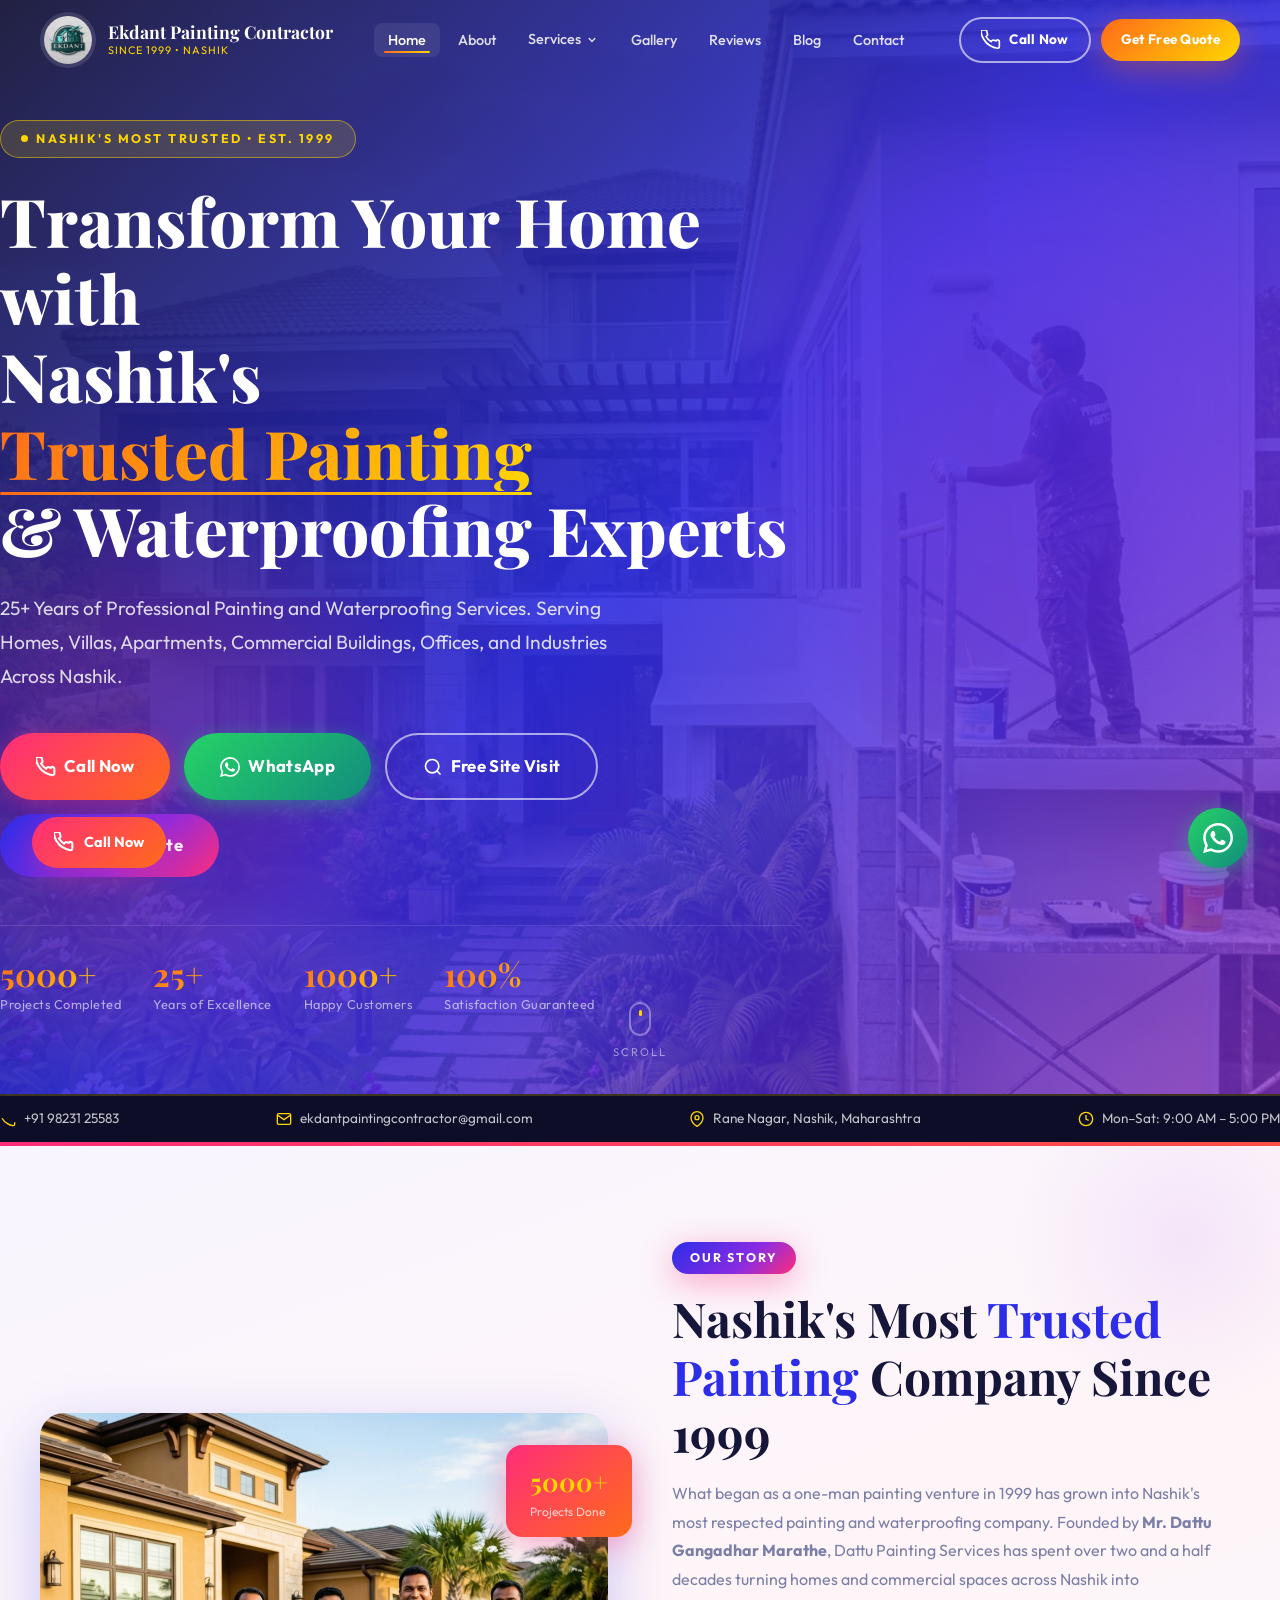
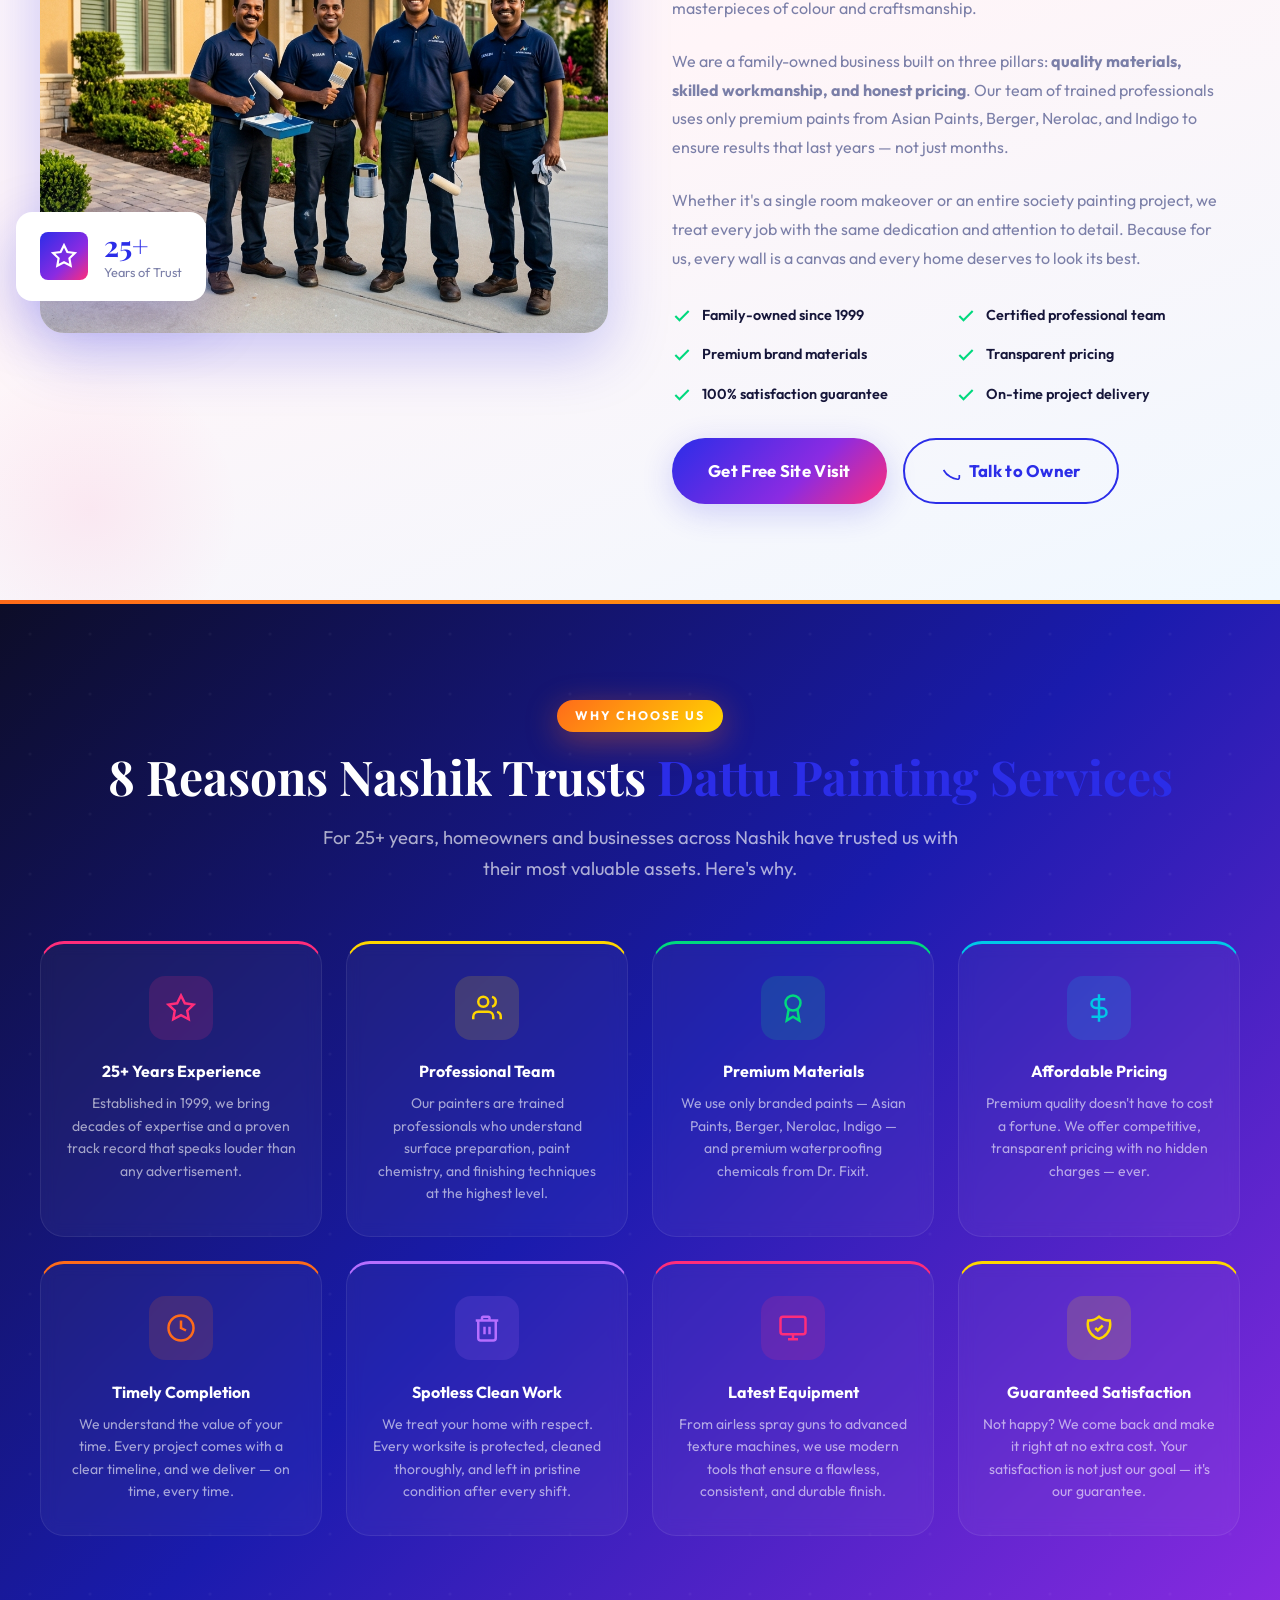
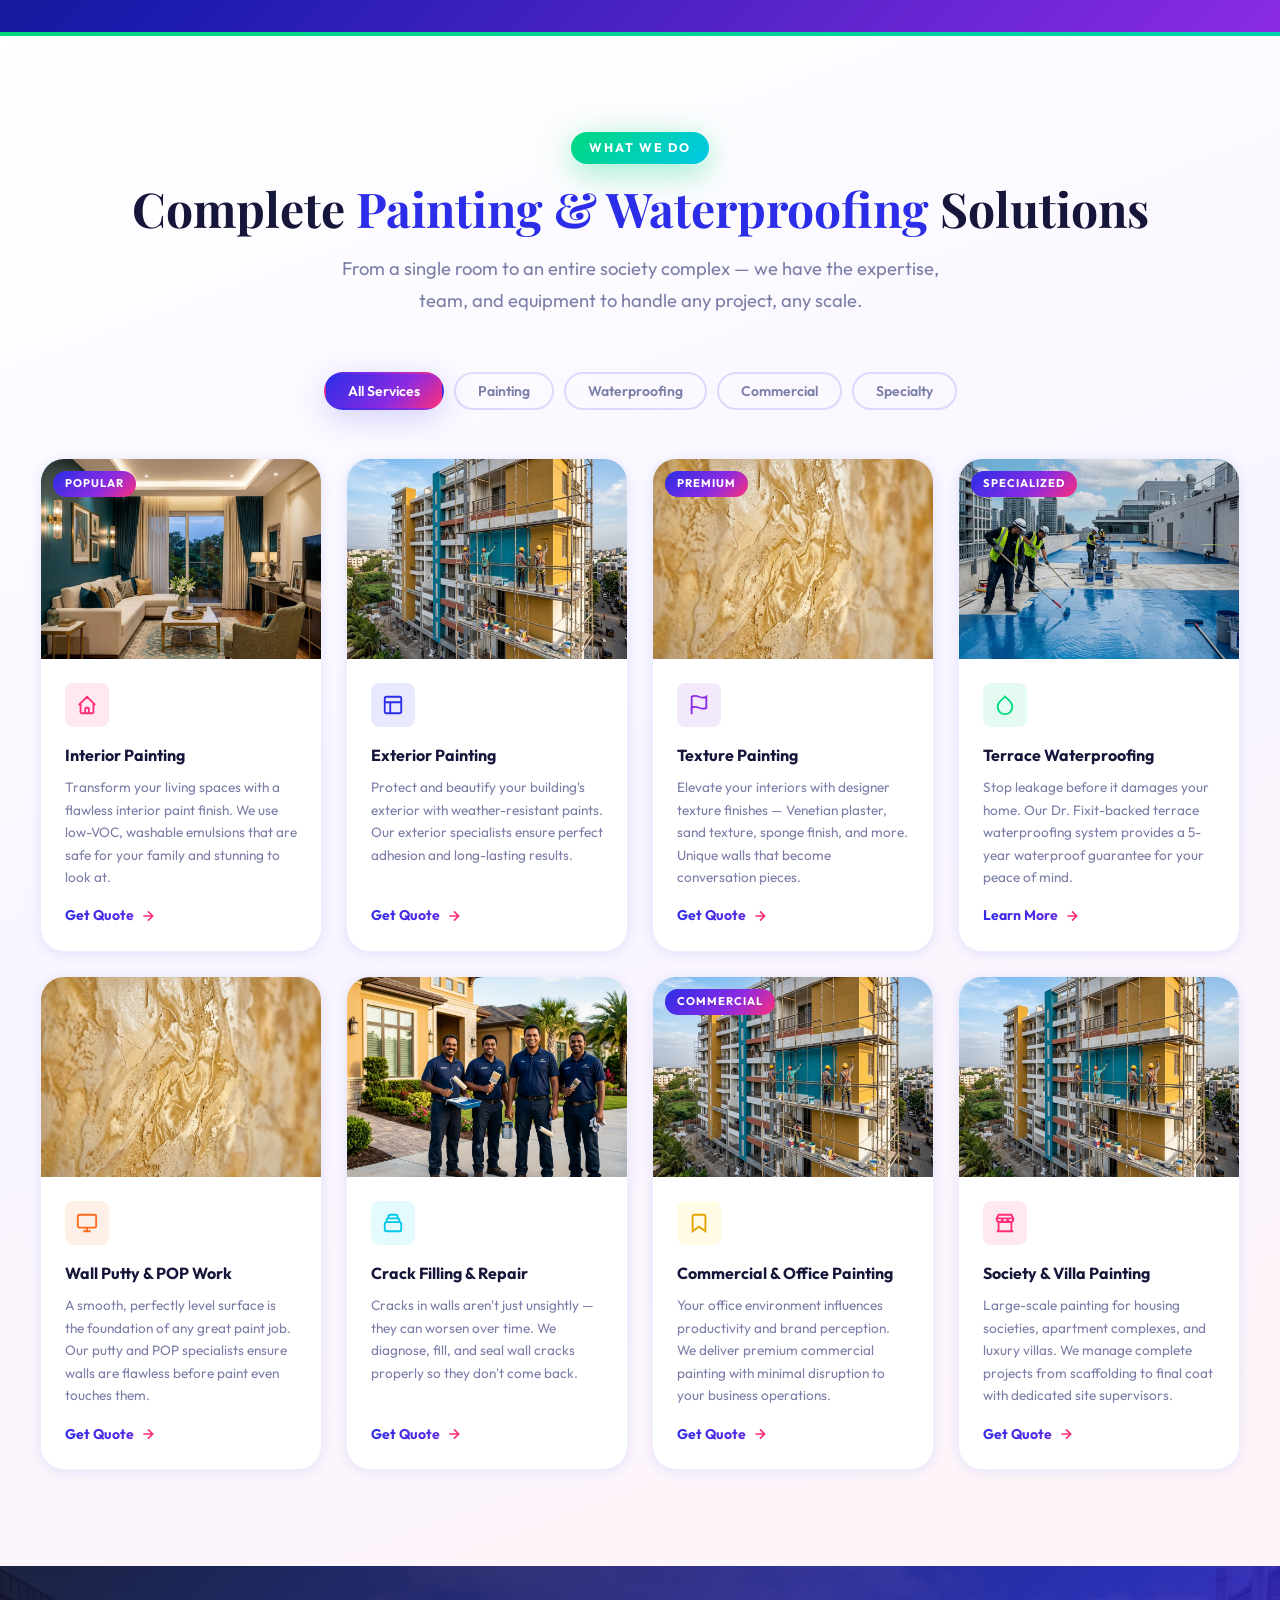
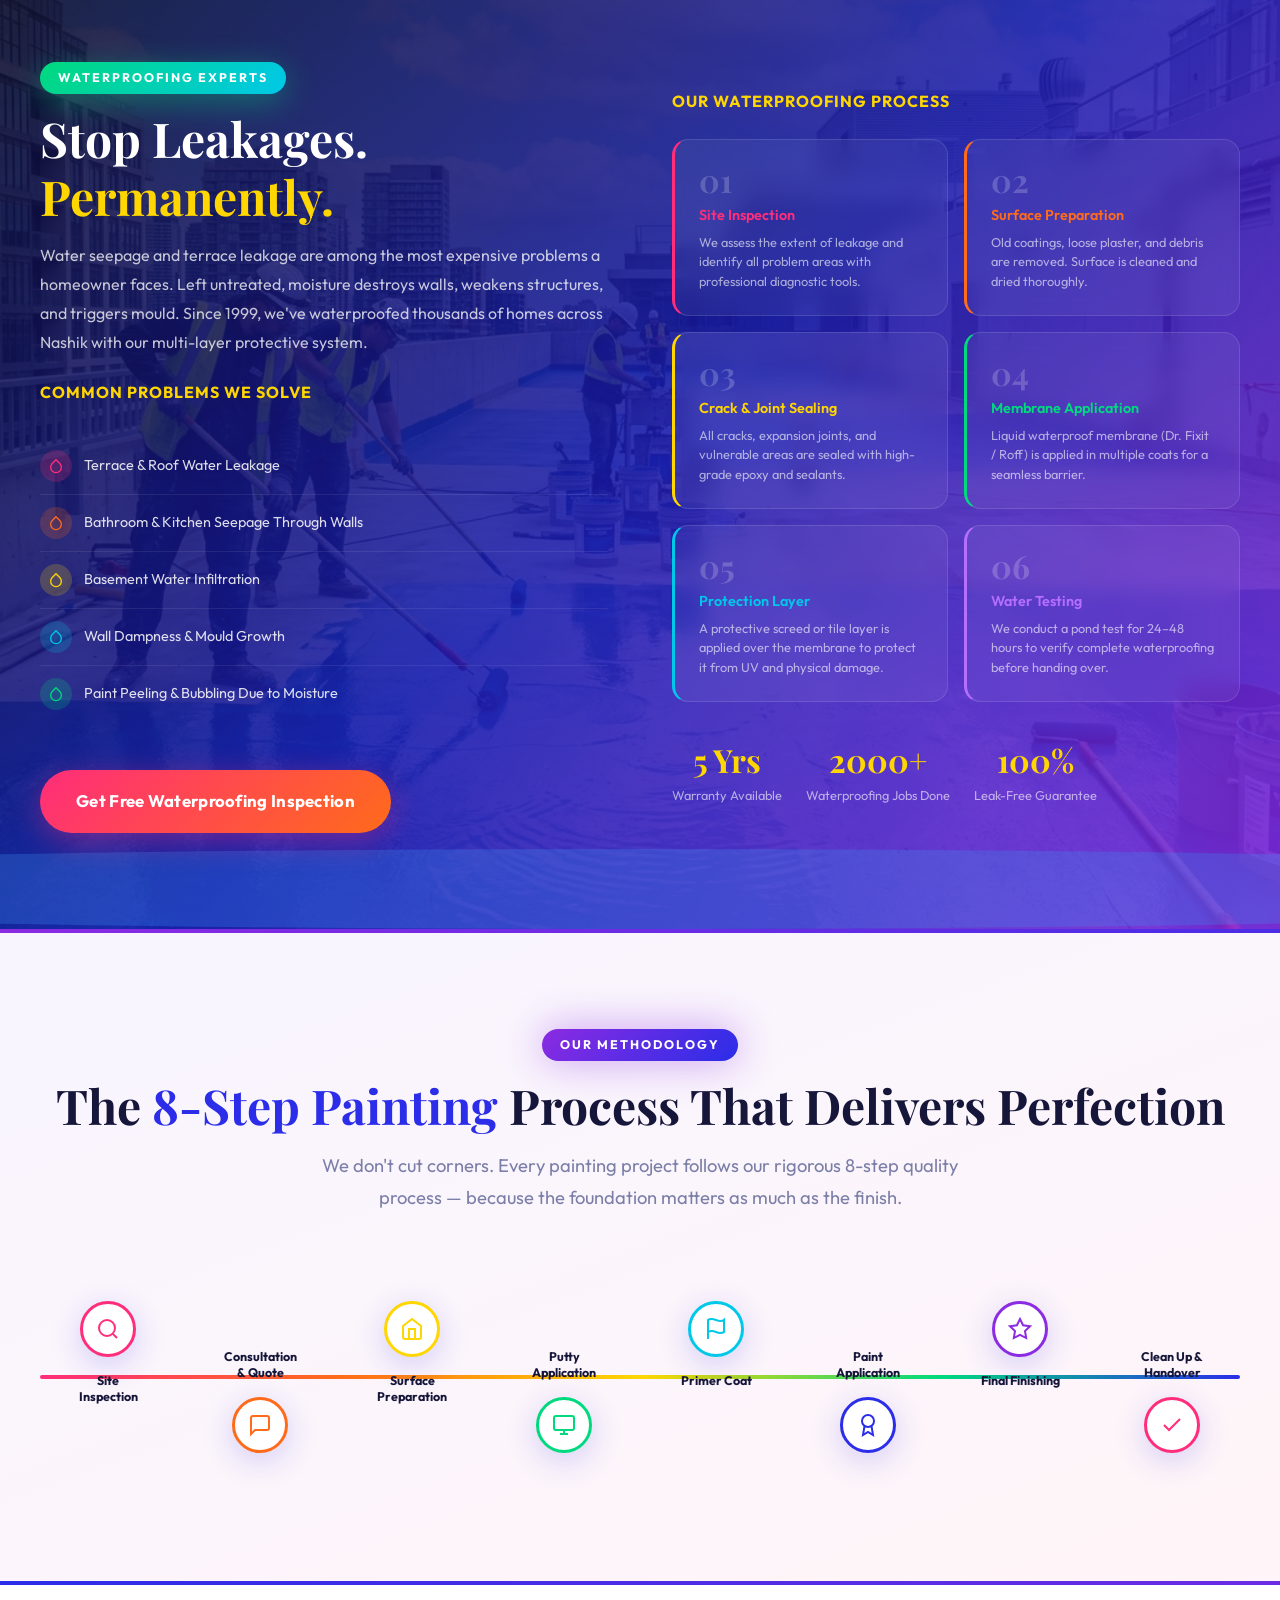
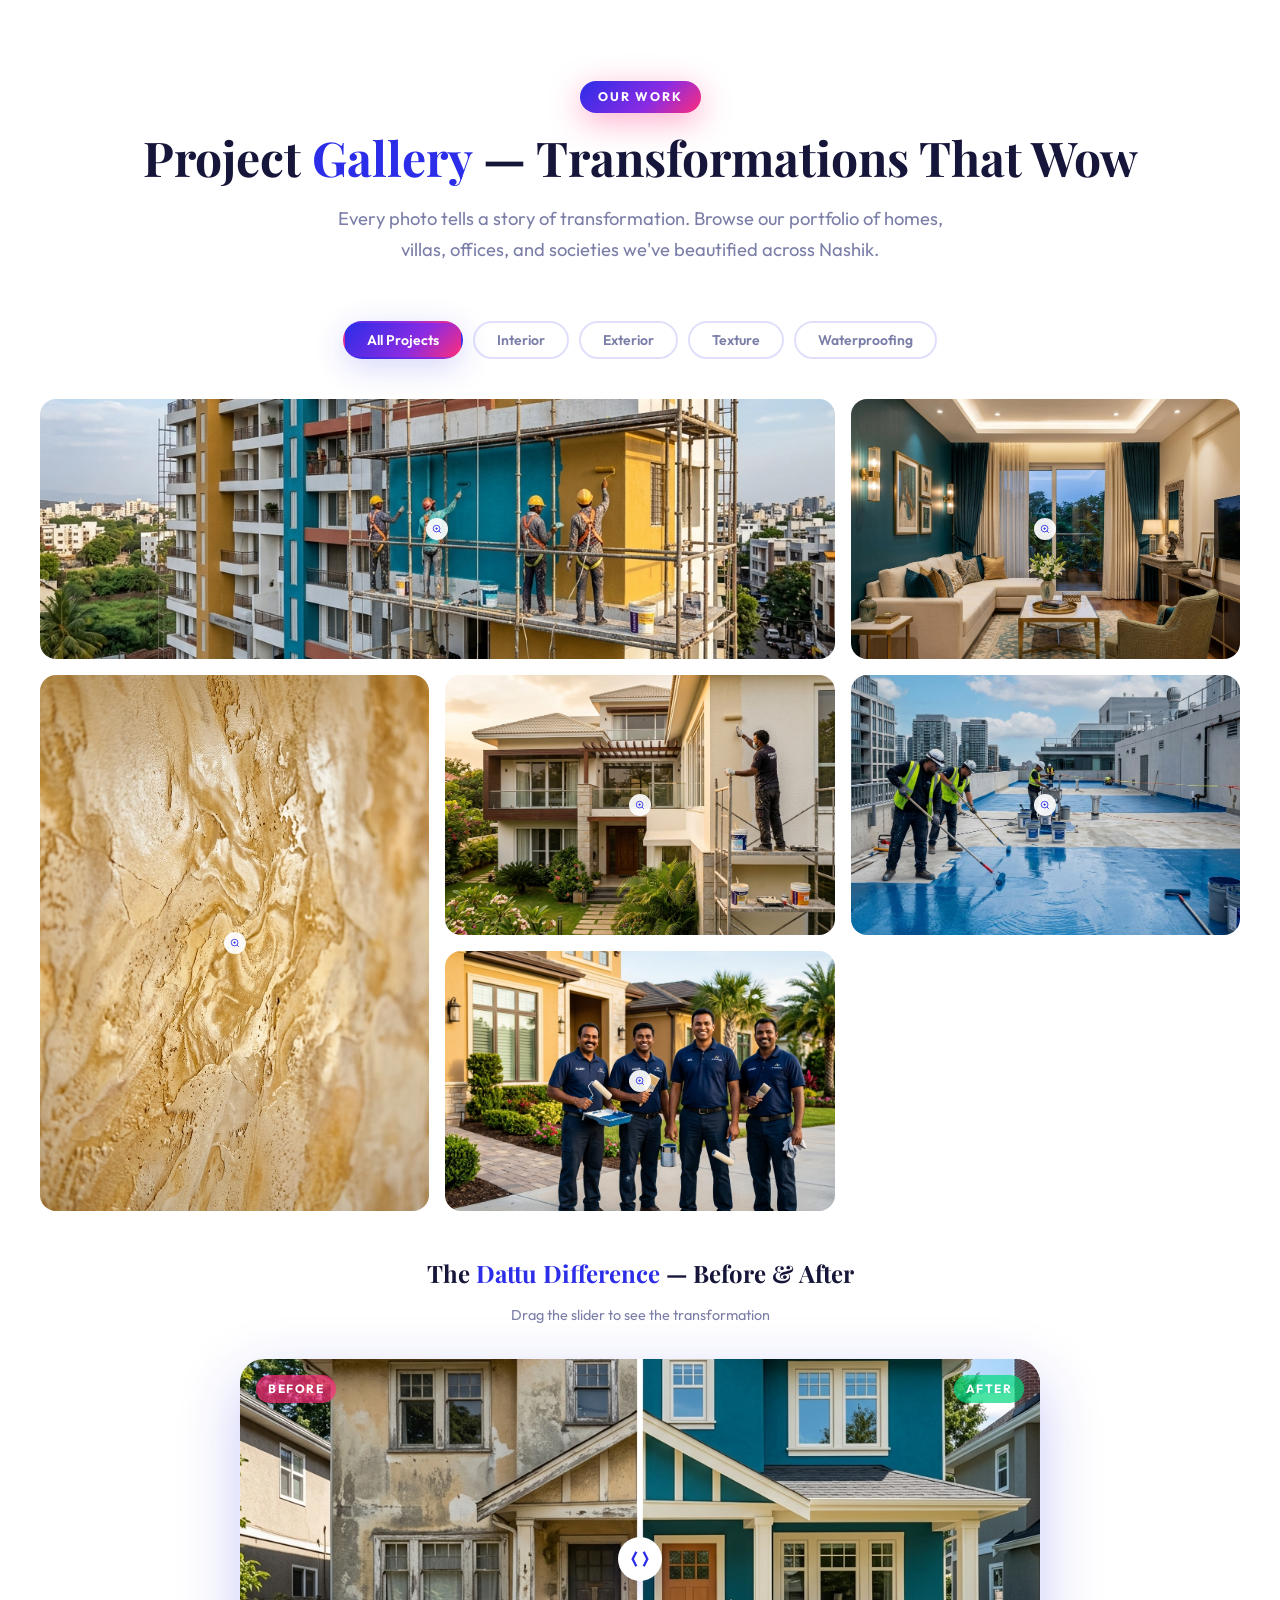
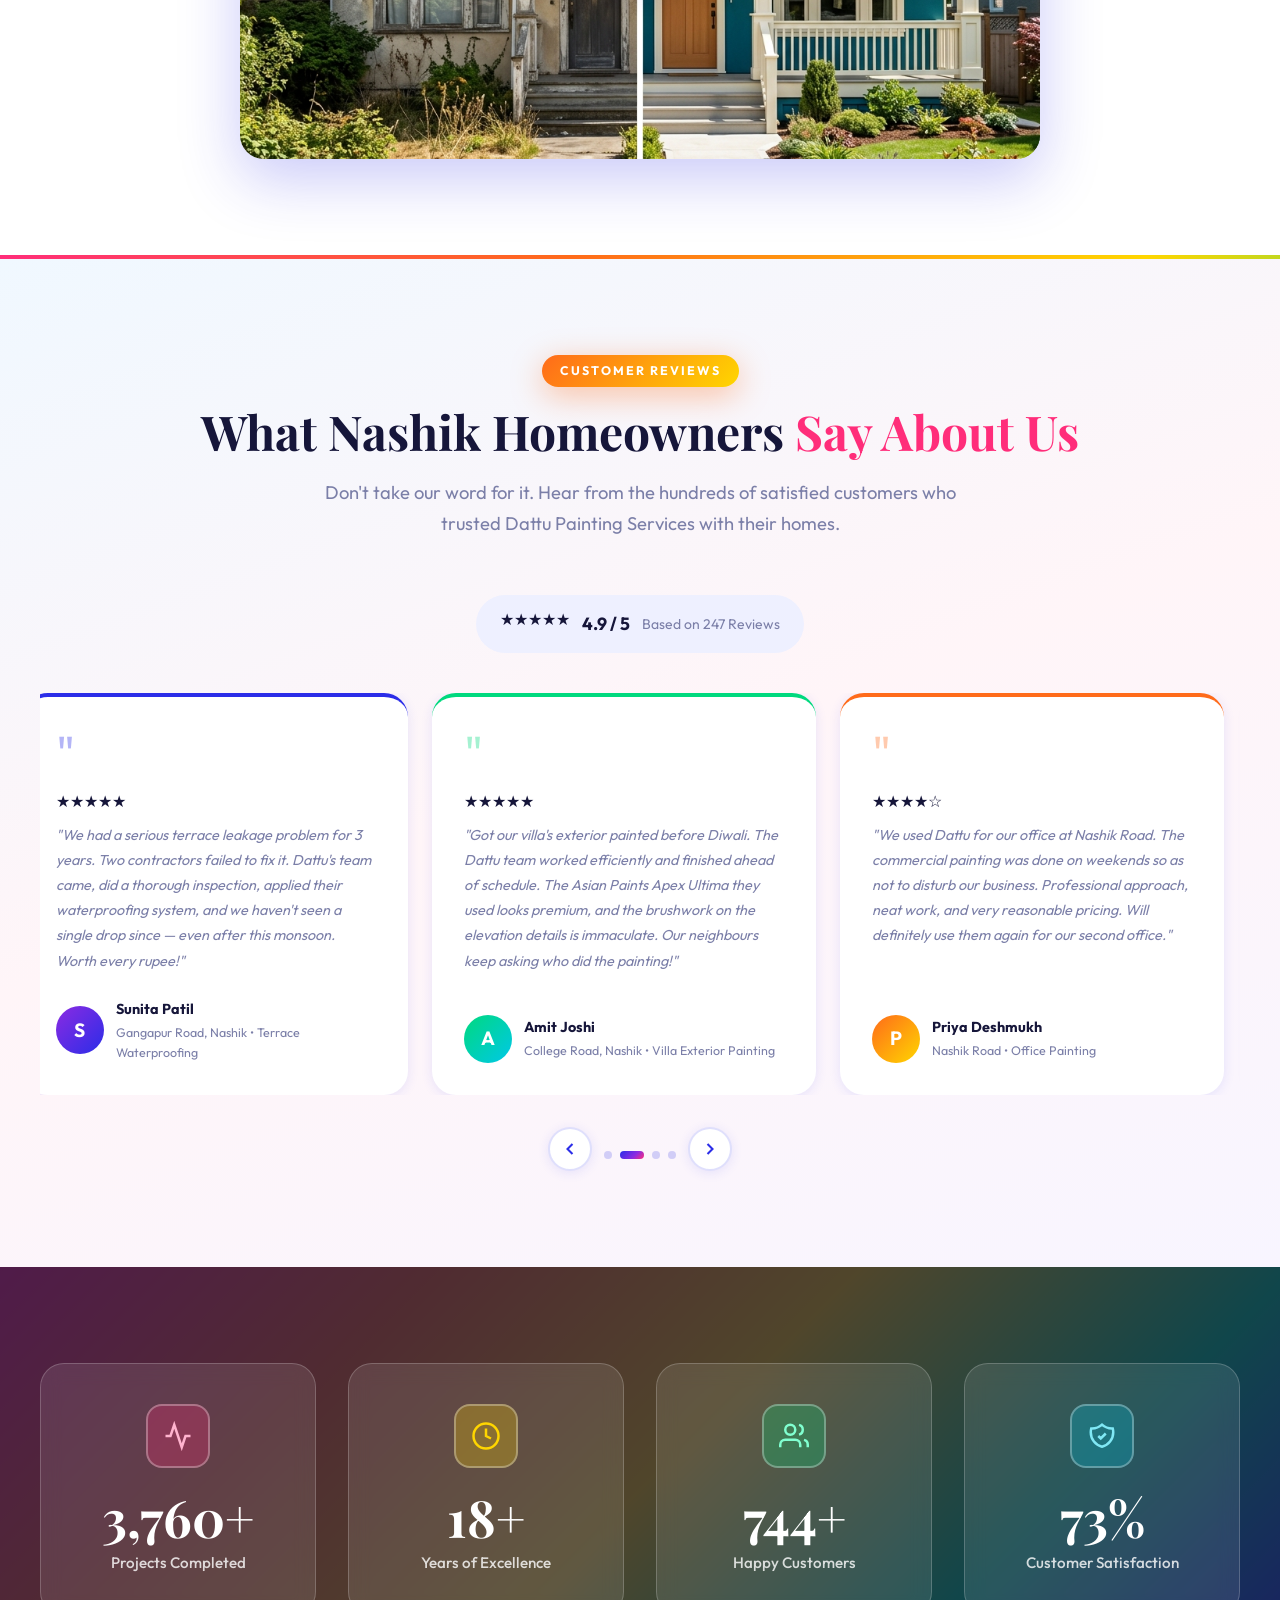
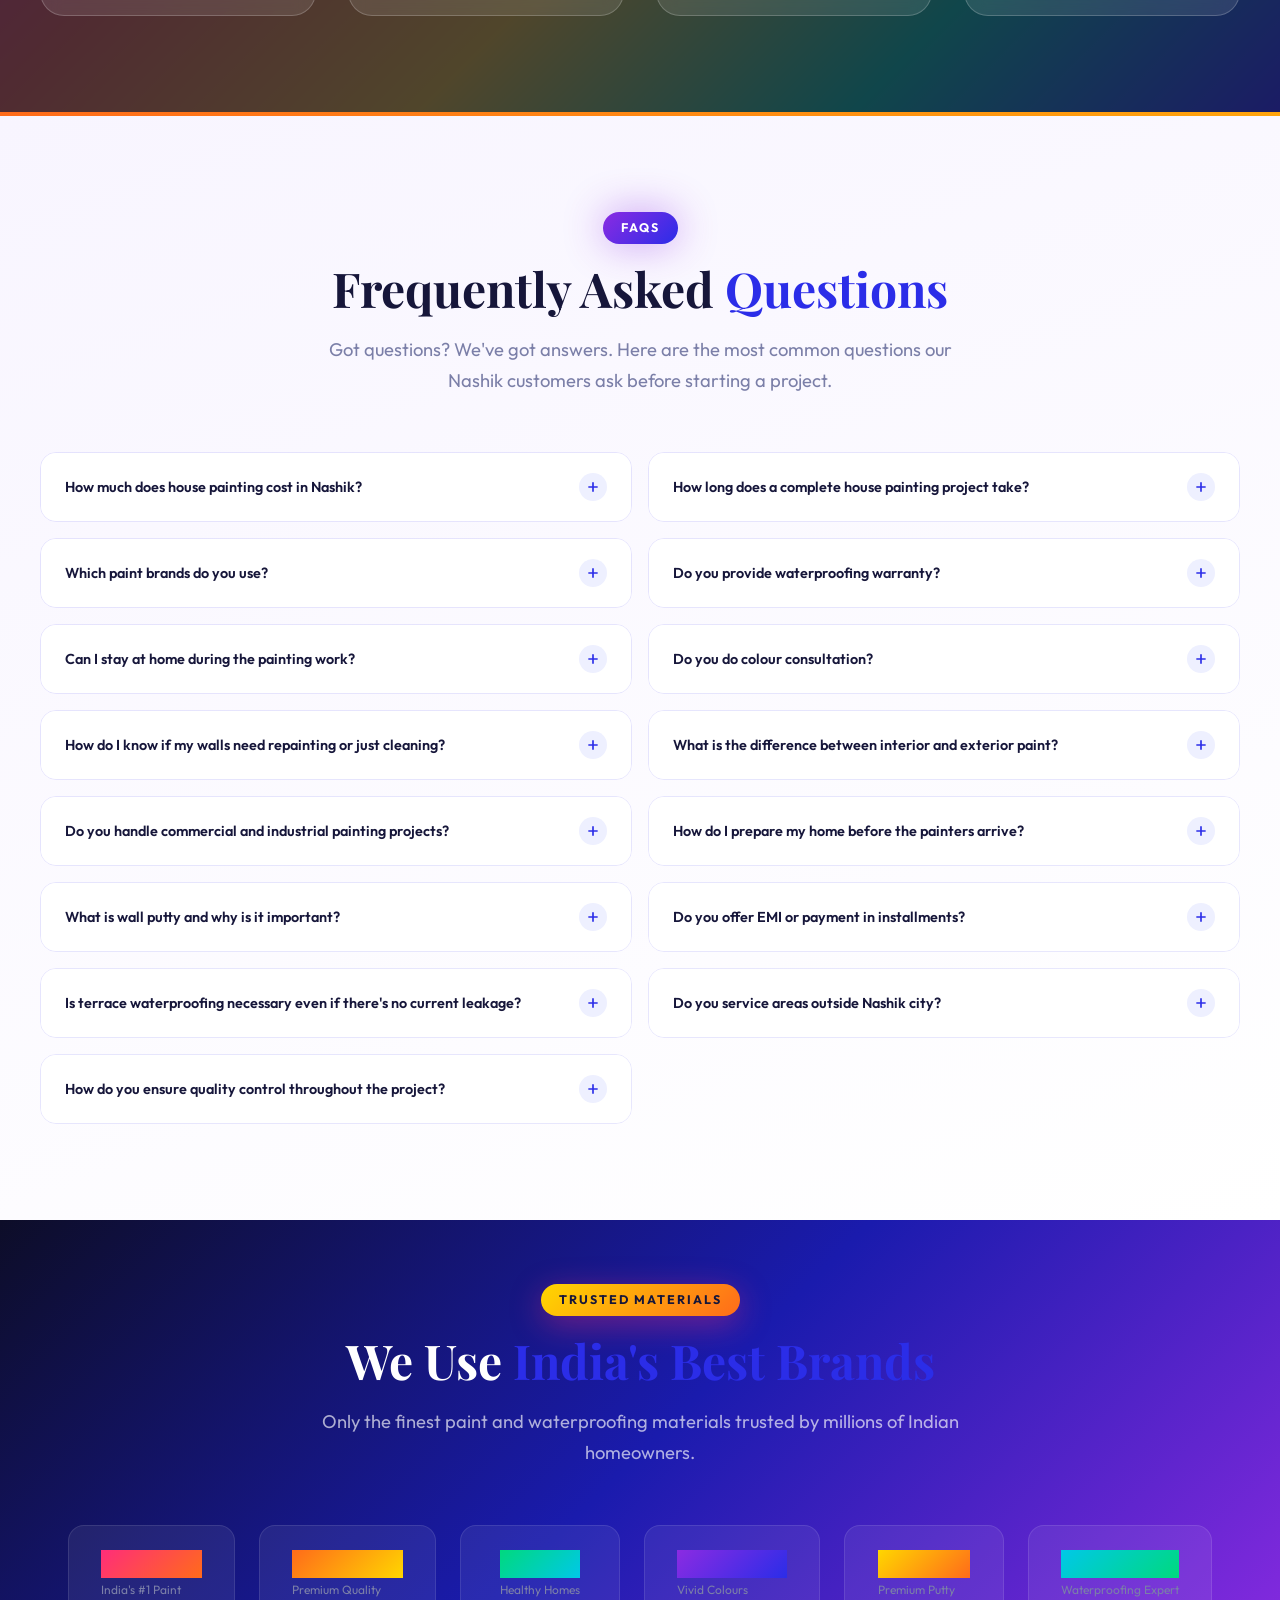
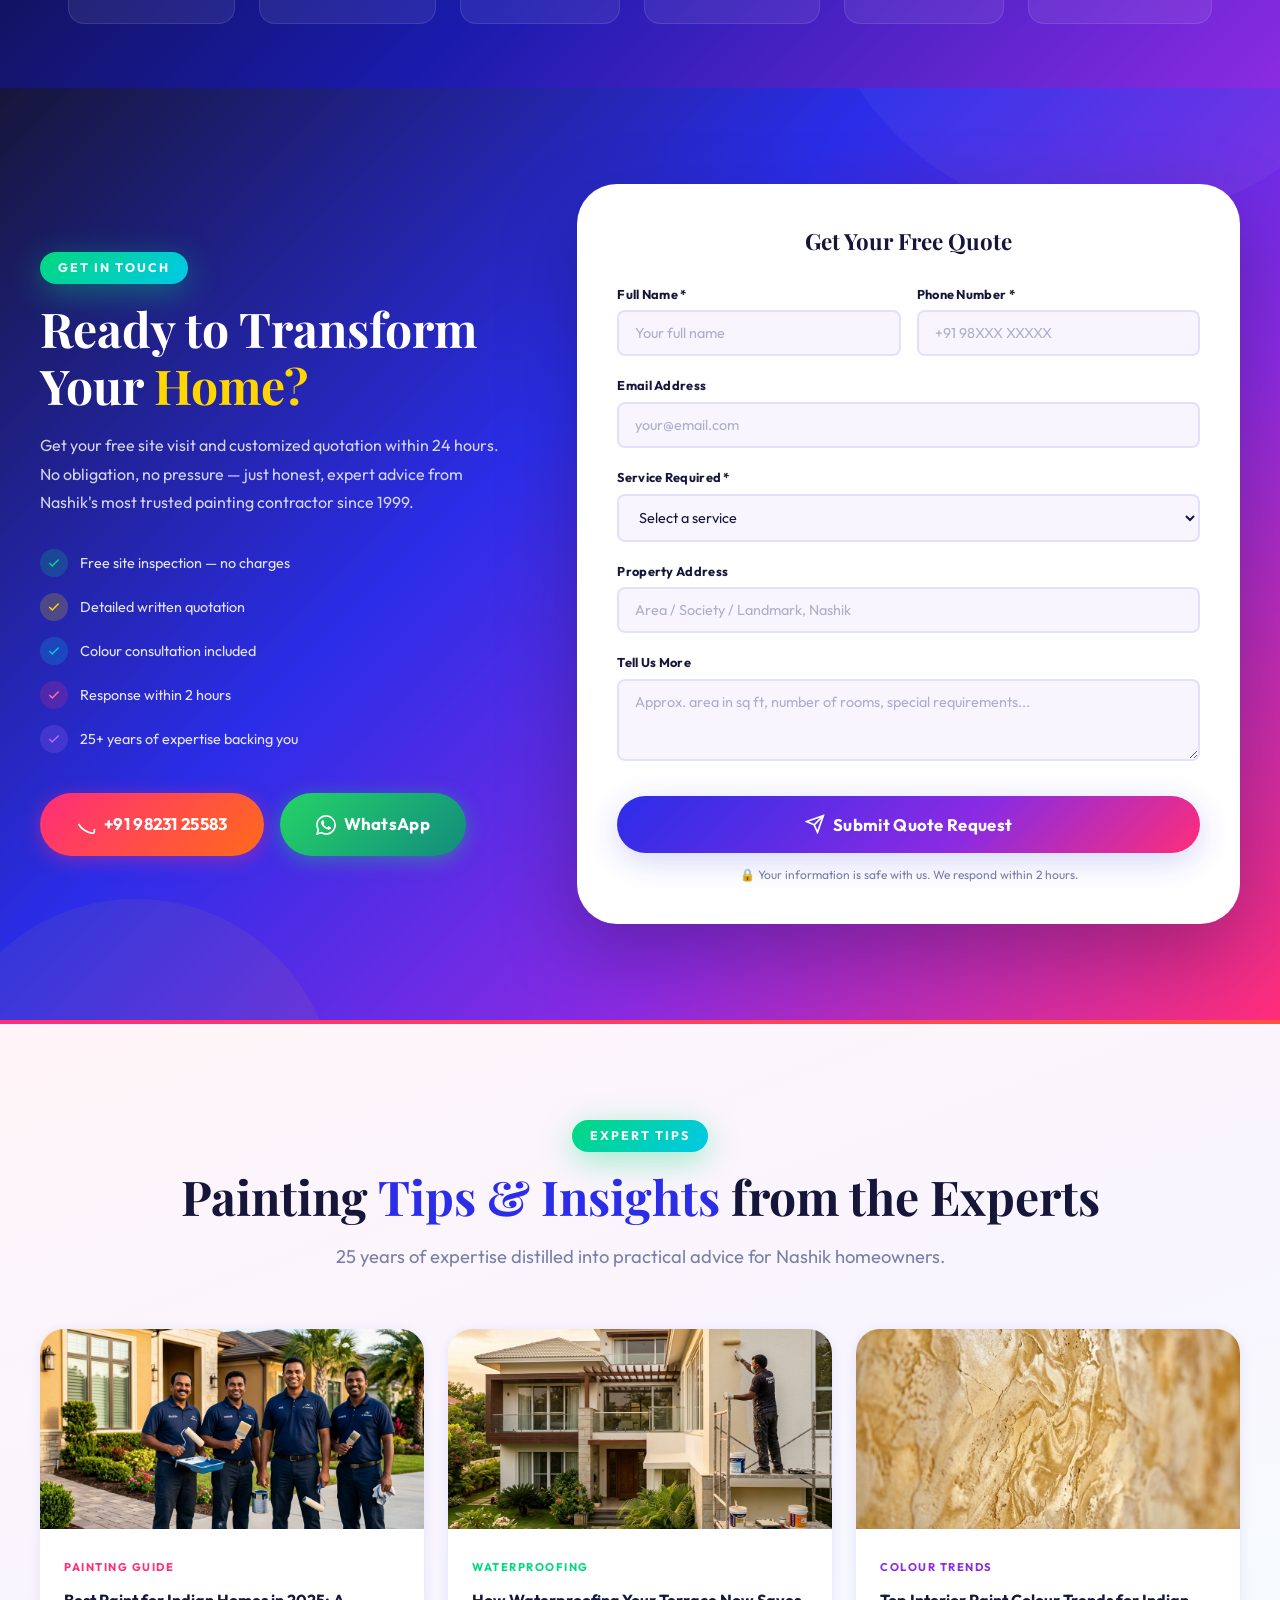
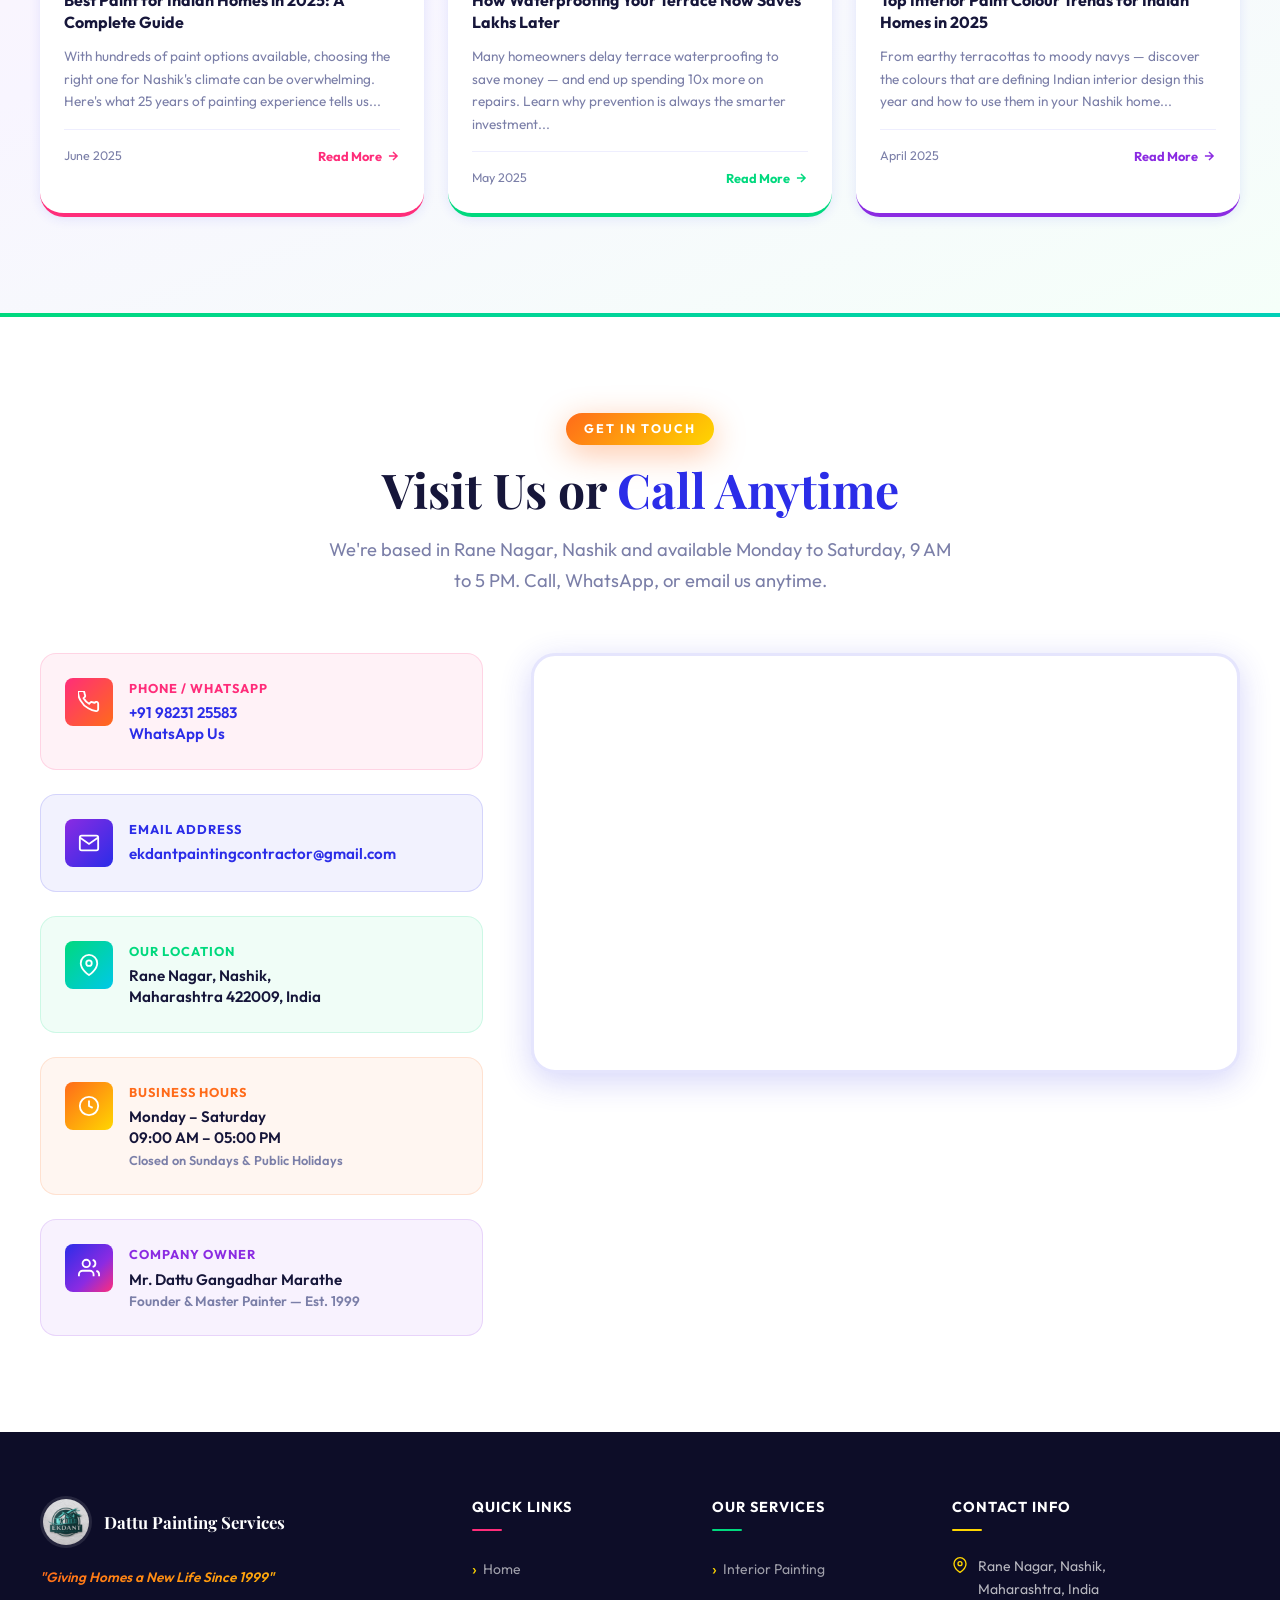
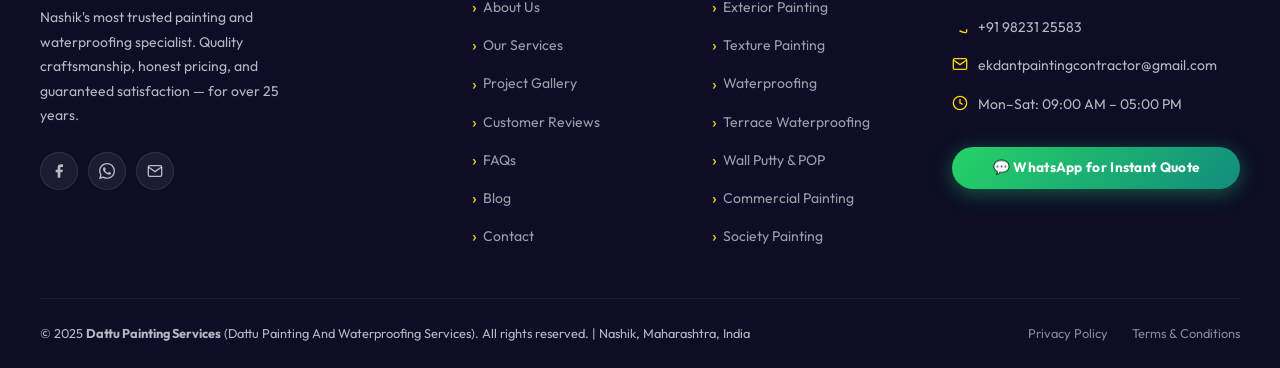
==== commit 75111a48: "Fix: typo 'वॉटरप्रूफिंगing' corrected to 'वॉटरप्रूफिंग' in Marathi landing page" ====
--- a/mr/index.html
+++ b/mr/index.html
@@ -3,7 +3,7 @@
 <head>
   <!-- ============================================================
        EKDANT PAINTING CONTRACTOR &mdash; Premium Business Website
-       Dattu Painting And &#2357;&#2377;&#2335;&#2352;&#2346;&#2381;&#2352;&#2370;&#2347;&#2367;&#2306;&#2327;ing Services, Nashik
+       Dattu Painting And &#2357;&#2377;&#2335;&#2352;&#2346;&#2381;&#2352;&#2370;&#2347;&#2367;&#2306;&#2327; Services, Nashik
        ============================================================ -->
 
   <meta charset="UTF-8" />
@@ -11,8 +11,8 @@
   <meta http-equiv="X-UA-Compatible" content="IE=edge" />
 
   <!-- ====== PRIMARY SEO ====== -->
-  <title>Painter in Nashik | Dattu Painting Services | Dattu Painting & &#2357;&#2377;&#2335;&#2352;&#2346;&#2381;&#2352;&#2370;&#2347;&#2367;&#2306;&#2327;ing Services</title>
-  <meta name="description" content="Best Painter in Nashik since 1999. Dattu Painting Services offers Premium &#2309;&#2306;&#2340;&#2352;&#2381;&#2327;&#2340;, &#2348;&#2366;&#2361;&#2381;&#2351;, &#2335;&#2375;&#2325;&#2381;&#2360;&#2330;&#2352; &#2346;&#2375;&#2306;&#2335;&#2367;&#2306;&#2327; (&#2325;&#2354;&#2366;&#2340;&#2381;&#2350;&#2325; &#2352;&#2306;&#2327;&#2325;&#2366;&#2350;) & &#2357;&#2377;&#2335;&#2352;&#2346;&#2381;&#2352;&#2370;&#2347;&#2367;&#2306;&#2327;ing Services. Call +91 9823125583 for a Free Site Visit." />
+  <title>Painter in Nashik | Dattu Painting Services | Dattu Painting & &#2357;&#2377;&#2335;&#2352;&#2346;&#2381;&#2352;&#2370;&#2347;&#2367;&#2306;&#2327; Services</title>
+  <meta name="description" content="Best Painter in Nashik since 1999. Dattu Painting Services offers Premium &#2309;&#2306;&#2340;&#2352;&#2381;&#2327;&#2340;, &#2348;&#2366;&#2361;&#2381;&#2351;, &#2335;&#2375;&#2325;&#2381;&#2360;&#2330;&#2352; &#2346;&#2375;&#2306;&#2335;&#2367;&#2306;&#2327; (&#2325;&#2354;&#2366;&#2340;&#2381;&#2350;&#2325; &#2352;&#2306;&#2327;&#2325;&#2366;&#2350;) & &#2357;&#2377;&#2335;&#2352;&#2346;&#2381;&#2352;&#2370;&#2347;&#2367;&#2306;&#2327; Services. Call +91 9823125583 for a Free Site Visit." />
   <meta name="keywords" content="painter in nashik, painting contractor nashik, house painting nashik, waterproofing nashik, terrace waterproofing nashik, interior painting nashik, exterior painting nashik, commercial painting nashik, industrial painting nashik, best painter near me, best waterproofing contractor nashik, ekdant painting contractor, dattu painting" />
   <meta name="author" content="Dattu Painting Services" />
   <meta name="robots" content="index, follow, max-image-preview:large, max-snippet:-1, max-video-preview:-1" />
@@ -49,7 +49,7 @@
   <meta property="og:type"        content="website" />
   <meta property="og:url"         content="https://ekdantpainting.in/" />
   <meta property="og:title"       content="&#2342;&#2340;&#2381;&#2340;&#2370; &#2346;&#2375;&#2306;&#2335;&#2367;&#2306;&#2327; &#2360;&#2352;&#2381;&#2357;&#2381;&#2361;&#2367;&#2360;&#2375;&#2360; | &#2344;&#2366;&#2358;&#2367;&#2325;&#2350;&#2343;&#2368;&#2354; &#2360;&#2352;&#2381;&#2357;&#2379;&#2340;&#2381;&#2340;&#2350; &#2346;&#2375;&#2306;&#2335;&#2352; (&#2407;&#2415;&#2415;&#2415; &#2346;&#2366;&#2360;&#2370;&#2344;)" />
-  <meta property="og:description" content="25+ Years of Professional Painting & &#2357;&#2377;&#2335;&#2352;&#2346;&#2381;&#2352;&#2370;&#2347;&#2367;&#2306;&#2327;ing Services across Nashik. &#2309;&#2306;&#2340;&#2352;&#2381;&#2327;&#2340;, &#2348;&#2366;&#2361;&#2381;&#2351;, Texture, &#2357;&#2377;&#2335;&#2352;&#2346;&#2381;&#2352;&#2370;&#2347;&#2367;&#2306;&#2327;ing &mdash; All under one roof." />
+  <meta property="og:description" content="25+ Years of Professional Painting & &#2357;&#2377;&#2335;&#2352;&#2346;&#2381;&#2352;&#2370;&#2347;&#2367;&#2306;&#2327; Services across Nashik. &#2309;&#2306;&#2340;&#2352;&#2381;&#2327;&#2340;, &#2348;&#2366;&#2361;&#2381;&#2351;, Texture, &#2357;&#2377;&#2335;&#2352;&#2346;&#2381;&#2352;&#2370;&#2347;&#2367;&#2306;&#2327; &mdash; All under one roof." />
   <meta property="og:image"       content="https://ekdantpainting.in/images/og-image.png" />
   <meta property="og:locale"      content="en_IN" />
   <meta property="og:site_name"   content="Dattu Painting Services" />
@@ -57,7 +57,7 @@
   <!-- ====== TWITTER CARD ====== -->
   <meta name="twitter:card"        content="summary_large_image" />
   <meta name="twitter:title"       content="&#2342;&#2340;&#2381;&#2340;&#2370; &#2346;&#2375;&#2306;&#2335;&#2367;&#2306;&#2327; &#2360;&#2352;&#2381;&#2357;&#2381;&#2361;&#2367;&#2360;&#2375;&#2360; | &#2344;&#2366;&#2358;&#2367;&#2325;&#2350;&#2343;&#2368;&#2354; &#2346;&#2375;&#2306;&#2335;&#2367;&#2306;&#2327; &#2325;&#2377;&#2344;&#2381;&#2335;&#2381;&#2352;&#2373;&#2325;&#2381;&#2335;&#2352;" />
-  <meta name="twitter:description" content="25+ &#2357;&#2352;&#2381;&#2359;&#2366;&#2306;&#2330;&#2366; &#2313;&#2340;&#2381;&#2325;&#2371;&#2359;&#2381;&#2335; &#2309;&#2344;&#2369;&#2349;&#2357; in Painting & &#2357;&#2377;&#2335;&#2352;&#2346;&#2381;&#2352;&#2370;&#2347;&#2367;&#2306;&#2327;ing in Nashik. Free Site Visit Available." />
+  <meta name="twitter:description" content="25+ &#2357;&#2352;&#2381;&#2359;&#2366;&#2306;&#2330;&#2366; &#2313;&#2340;&#2381;&#2325;&#2371;&#2359;&#2381;&#2335; &#2309;&#2344;&#2369;&#2349;&#2357; in Painting & &#2357;&#2377;&#2335;&#2352;&#2346;&#2381;&#2352;&#2370;&#2347;&#2367;&#2306;&#2327; in Nashik. Free Site Visit Available." />
   <meta name="twitter:image"       content="https://ekdantpainting.in/images/og-image.png" />
 
   <!-- ====== GEO ====== -->
@@ -94,7 +94,7 @@
         "@type": "LocalBusiness",
         "@id": "https://ekdantpainting.in/#business",
         "name": "&#2342;&#2340;&#2381;&#2340;&#2370; &#2346;&#2375;&#2306;&#2335;&#2367;&#2306;&#2327; &#2360;&#2352;&#2381;&#2357;&#2381;&#2361;&#2367;&#2360;&#2375;&#2360;",
-        "alternateName": "Dattu Painting And &#2357;&#2377;&#2335;&#2352;&#2346;&#2381;&#2352;&#2370;&#2347;&#2367;&#2306;&#2327;ing Services",
+        "alternateName": "Dattu Painting And &#2357;&#2377;&#2335;&#2352;&#2346;&#2381;&#2352;&#2370;&#2347;&#2367;&#2306;&#2327; Services",
         "description": "Professional painting and waterproofing services in Nashik since 1999. &#2309;&#2306;&#2340;&#2352;&#2381;&#2327;&#2340;, exterior, texture painting and waterproofing specialists.",
         "url": "https://ekdantpainting.in",
         "telephone": "+919823125583",
@@ -128,13 +128,13 @@
         "sameAs": [],
         "hasOfferCatalog": {
           "@type": "OfferCatalog",
-          "name": "Painting & &#2357;&#2377;&#2335;&#2352;&#2346;&#2381;&#2352;&#2370;&#2347;&#2367;&#2306;&#2327;ing Services",
+          "name": "Painting & &#2357;&#2377;&#2335;&#2352;&#2346;&#2381;&#2352;&#2370;&#2347;&#2367;&#2306;&#2327; Services",
           "itemListElement": [
             { "@type": "Offer", "itemOffered": { "@type": "Service", "name": "&#2309;&#2306;&#2340;&#2352;&#2381;&#2327;&#2340; Painting" } },
             { "@type": "Offer", "itemOffered": { "@type": "Service", "name": "&#2348;&#2366;&#2361;&#2381;&#2351; Painting" } },
             { "@type": "Offer", "itemOffered": { "@type": "Service", "name": "&#2335;&#2375;&#2325;&#2381;&#2360;&#2330;&#2352; &#2346;&#2375;&#2306;&#2335;&#2367;&#2306;&#2327; (&#2325;&#2354;&#2366;&#2340;&#2381;&#2350;&#2325; &#2352;&#2306;&#2327;&#2325;&#2366;&#2350;)" } },
-            { "@type": "Offer", "itemOffered": { "@type": "Service", "name": "&#2357;&#2377;&#2335;&#2352;&#2346;&#2381;&#2352;&#2370;&#2347;&#2367;&#2306;&#2327;ing" } },
-            { "@type": "Offer", "itemOffered": { "@type": "Service", "name": "Terrace &#2357;&#2377;&#2335;&#2352;&#2346;&#2381;&#2352;&#2370;&#2347;&#2367;&#2306;&#2327;ing" } }
+            { "@type": "Offer", "itemOffered": { "@type": "Service", "name": "&#2357;&#2377;&#2335;&#2352;&#2346;&#2381;&#2352;&#2370;&#2347;&#2367;&#2306;&#2327;" } },
+            { "@type": "Offer", "itemOffered": { "@type": "Service", "name": "Terrace &#2357;&#2377;&#2335;&#2352;&#2346;&#2381;&#2352;&#2370;&#2347;&#2367;&#2306;&#2327;" } }
           ]
         },
         "aggregateRating": {
@@ -211,7 +211,7 @@
             <li role="none"><a href="#services" class="dropdown-item" role="menuitem"><svg class="dropdown-item-icon" viewBox="0 0 24 24" fill="none" stroke="currentColor" stroke-width="2"><path d="M3 12l2-2m0 0l7-7 7 7M5 10v10a1 1 0 001 1h3m10-11l2 2m-2-2v10a1 1 0 01-1 1h-3m-6 0a1 1 0 001-1v-4a1 1 0 011-1h2a1 1 0 011 1v4a1 1 0 001 1m-6 0h6"/></svg>&#2309;&#2306;&#2340;&#2352;&#2381;&#2327;&#2340; Painting</a></li>
             <li role="none"><a href="#services" class="dropdown-item" role="menuitem"><svg class="dropdown-item-icon" viewBox="0 0 24 24" fill="none" stroke="currentColor" stroke-width="2"><rect x="3" y="3" width="18" height="18" rx="2"/><path d="M3 9h18M9 21V9"/></svg>&#2348;&#2366;&#2361;&#2381;&#2351; Painting</a></li>
             <li role="none"><a href="#services" class="dropdown-item" role="menuitem"><svg class="dropdown-item-icon" viewBox="0 0 24 24" fill="none" stroke="currentColor" stroke-width="2"><path d="M4 15s1-1 4-1 5 2 8 2 4-1 4-1V3s-1 1-4 1-5-2-8-2-4 1-4 1z"/><line x1="4" y1="22" x2="4" y2="15"/></svg>&#2335;&#2375;&#2325;&#2381;&#2360;&#2330;&#2352; &#2346;&#2375;&#2306;&#2335;&#2367;&#2306;&#2327; (&#2325;&#2354;&#2366;&#2340;&#2381;&#2350;&#2325; &#2352;&#2306;&#2327;&#2325;&#2366;&#2350;)</a></li>
-            <li role="none"><a href="#waterproofing" class="dropdown-item" role="menuitem"><svg class="dropdown-item-icon" viewBox="0 0 24 24" fill="none" stroke="currentColor" stroke-width="2"><path d="M12 2.69l5.66 5.66a8 8 0 11-11.31 0z"/></svg>&#2357;&#2377;&#2335;&#2352;&#2346;&#2381;&#2352;&#2370;&#2347;&#2367;&#2306;&#2327;ing</a></li>
+            <li role="none"><a href="#waterproofing" class="dropdown-item" role="menuitem"><svg class="dropdown-item-icon" viewBox="0 0 24 24" fill="none" stroke="currentColor" stroke-width="2"><path d="M12 2.69l5.66 5.66a8 8 0 11-11.31 0z"/></svg>&#2357;&#2377;&#2335;&#2352;&#2346;&#2381;&#2352;&#2370;&#2347;&#2367;&#2306;&#2327;</a></li>
             <li role="none"><a href="#services" class="dropdown-item" role="menuitem"><svg class="dropdown-item-icon" viewBox="0 0 24 24" fill="none" stroke="currentColor" stroke-width="2"><path d="M19 21l-7-5-7 5V5a2 2 0 012-2h10a2 2 0 012 2z"/></svg>&#2357;&#2381;&#2351;&#2366;&#2357;&#2360;&#2366;&#2351;&#2367;&#2325; &#2352;&#2306;&#2327;&#2325;&#2366;&#2350;</a></li>
           </ul>
         </li>
@@ -315,11 +315,11 @@
           <h1 class="hero-title">
             Transform Your Home with<br />
             Nashik's <span class="highlight">Trusted Painting</span><br />
-            &amp; &#2357;&#2377;&#2335;&#2352;&#2346;&#2381;&#2352;&#2370;&#2347;&#2367;&#2306;&#2327;ing Experts
+            &amp; &#2357;&#2377;&#2335;&#2352;&#2346;&#2381;&#2352;&#2370;&#2347;&#2367;&#2306;&#2327; Experts
           </h1>
 
           <p class="hero-subtitle">
-            25+ Years of Professional Painting and &#2357;&#2377;&#2335;&#2352;&#2346;&#2381;&#2352;&#2370;&#2347;&#2367;&#2306;&#2327;ing Services.
+            25+ Years of Professional Painting and &#2357;&#2377;&#2335;&#2352;&#2346;&#2381;&#2352;&#2370;&#2347;&#2367;&#2306;&#2327; Services.
             Serving Homes, Villas, Apartments, Commercial Buildings, Offices,
             and Industries Across Nashik.
           </p>
@@ -587,7 +587,7 @@
         <header class="section-header text-center reveal">
           <div class="badge badge-green">&#2310;&#2350;&#2381;&#2361;&#2368; &#2325;&#2366;&#2351; &#2325;&#2352;&#2340;&#2379;</div>
           <h2 class="section-title" id="services-heading">
-            Complete <span>Painting & &#2357;&#2377;&#2335;&#2352;&#2346;&#2381;&#2352;&#2370;&#2347;&#2367;&#2306;&#2327;ing</span> Solutions
+            Complete <span>Painting & &#2357;&#2377;&#2335;&#2352;&#2346;&#2381;&#2352;&#2370;&#2347;&#2367;&#2306;&#2327;</span> Solutions
           </h2>
           <p class="section-subtitle" style="margin:0 auto;">
             &#2319;&#2325;&#2366; &#2326;&#2379;&#2354;&#2368;&#2346;&#2366;&#2360;&#2370;&#2344; &#2340;&#2375; &#2360;&#2306;&#2346;&#2370;&#2352;&#2381;&#2339; &#2360;&#2379;&#2360;&#2366;&#2351;&#2335;&#2368; &#2325;&#2377;&#2350;&#2381;&#2346;&#2381;&#2354;&#2375;&#2325;&#2381;&#2360;&#2346;&#2352;&#2381;&#2351;&#2306;&#2340; - &#2310;&#2350;&#2330;&#2381;&#2351;&#2366;&#2325;&#2337;&#2375; &#2346;&#2381;&#2352;&#2340;&#2381;&#2351;&#2375;&#2325; &#2310;&#2325;&#2366;&#2352;&#2366;&#2330;&#2375; &#2325;&#2366;&#2350; &#2346;&#2370;&#2352;&#2381;&#2339; &#2325;&#2352;&#2339;&#2381;&#2351;&#2366;&#2330;&#2375; &#2325;&#2380;&#2358;&#2354;&#2381;&#2351; &#2310;&#2339;&#2367; &#2335;&#2368;&#2350; &#2310;&#2361;&#2375;.
@@ -597,7 +597,7 @@
         <div class="services-filter" role="tablist" aria-label="Filter Services">
           <button class="filter-btn active" data-filter="all"        role="tab" aria-selected="true">&#2360;&#2352;&#2381;&#2357; &#2360;&#2375;&#2357;&#2366;</button>
           <button class="filter-btn"        data-filter="painting"   role="tab" aria-selected="false">Painting</button>
-          <button class="filter-btn"        data-filter="waterproof" role="tab" aria-selected="false">&#2357;&#2377;&#2335;&#2352;&#2346;&#2381;&#2352;&#2370;&#2347;&#2367;&#2306;&#2327;ing</button>
+          <button class="filter-btn"        data-filter="waterproof" role="tab" aria-selected="false">&#2357;&#2377;&#2335;&#2352;&#2346;&#2381;&#2352;&#2370;&#2347;&#2367;&#2306;&#2327;</button>
           <button class="filter-btn"        data-filter="commercial" role="tab" aria-selected="false">Commercial</button>
           <button class="filter-btn"        data-filter="special"    role="tab" aria-selected="false">Specialty</button>
         </div>
@@ -660,7 +660,7 @@
             </div>
           </article>
 
-          <!-- &#2357;&#2377;&#2335;&#2352;&#2346;&#2381;&#2352;&#2370;&#2347;&#2367;&#2306;&#2327;ing -->
+          <!-- &#2357;&#2377;&#2335;&#2352;&#2346;&#2381;&#2352;&#2370;&#2347;&#2367;&#2306;&#2327; -->
           <article class="service-card reveal delay-400" data-category="waterproof" role="listitem">
             <div class="service-card-img-wrap">
               <img src="../images/waterproofing_section.png" alt="Terrace waterproofing service in Nashik" class="service-card-img" loading="lazy" />
@@ -670,9 +670,9 @@
               <div class="service-card-icon" aria-hidden="true">
                 <svg viewBox="0 0 24 24" fill="none" stroke="currentColor" stroke-width="2"><path d="M12 2.69l5.66 5.66a8 8 0 11-11.31 0z"/></svg>
               </div>
-              <h3 class="service-card-title">Terrace &#2357;&#2377;&#2335;&#2352;&#2346;&#2381;&#2352;&#2370;&#2347;&#2367;&#2306;&#2327;ing</h3>
+              <h3 class="service-card-title">Terrace &#2357;&#2377;&#2335;&#2352;&#2346;&#2381;&#2352;&#2370;&#2347;&#2367;&#2306;&#2327;</h3>
               <p class="service-card-text">Stop leakage before it damages your home. Our Dr. Fixit-backed terrace waterproofing system provides a 5-year waterproof guarantee for your peace of mind.</p>
-              <a href="#waterproofing" class="service-card-link" aria-label="Learn about &#2357;&#2377;&#2335;&#2352;&#2346;&#2381;&#2352;&#2370;&#2347;&#2367;&#2306;&#2327;ing">
+              <a href="#waterproofing" class="service-card-link" aria-label="Learn about &#2357;&#2377;&#2335;&#2352;&#2346;&#2381;&#2352;&#2370;&#2347;&#2367;&#2306;&#2327;">
                 &#2309;&#2343;&#2367;&#2325; &#2350;&#2366;&#2361;&#2367;&#2340;&#2368; &#2328;&#2381;&#2351;&#2366;
                 <svg viewBox="0 0 24 24" fill="none" stroke="currentColor" stroke-width="2.5" aria-hidden="true"><path d="M5 12h14M12 5l7 7-7 7"/></svg>
               </a>
@@ -772,7 +772,7 @@
         <div class="waterproofing-grid">
 
           <div class="waterproofing-content reveal-left">
-            <div class="badge badge-green">&#2357;&#2377;&#2335;&#2352;&#2346;&#2381;&#2352;&#2370;&#2347;&#2367;&#2306;&#2327;ing Experts</div>
+            <div class="badge badge-green">&#2357;&#2377;&#2335;&#2352;&#2346;&#2381;&#2352;&#2370;&#2347;&#2367;&#2306;&#2327; Experts</div>
             <h2 class="section-title text-white" id="wp-heading">
               Stop Leakages. <span style="color:var(--clr-yellow);">Permanently.</span>
             </h2>
@@ -806,12 +806,12 @@
             </div>
 
             <a href="#quote" class="btn btn-pink btn-lg" style="margin-top:1rem;">
-              Get Free &#2357;&#2377;&#2335;&#2352;&#2346;&#2381;&#2352;&#2370;&#2347;&#2367;&#2306;&#2327;ing Inspection
+              Get Free &#2357;&#2377;&#2335;&#2352;&#2346;&#2381;&#2352;&#2370;&#2347;&#2367;&#2306;&#2327; Inspection
             </a>
           </div>
 
           <div class="reveal-right">
-            <h3 style="color:var(--clr-yellow); font-size:1rem; font-weight:700; margin-bottom:1.5rem; text-transform:uppercase; letter-spacing:1px;">Our &#2357;&#2377;&#2335;&#2352;&#2346;&#2381;&#2352;&#2370;&#2347;&#2367;&#2306;&#2327;ing Process</h3>
+            <h3 style="color:var(--clr-yellow); font-size:1rem; font-weight:700; margin-bottom:1.5rem; text-transform:uppercase; letter-spacing:1px;">Our &#2357;&#2377;&#2335;&#2352;&#2346;&#2381;&#2352;&#2370;&#2347;&#2367;&#2306;&#2327; Process</h3>
             <div class="waterproofing-process">
               <div class="process-step-card">
                 <div class="process-step-num">01</div>
@@ -852,7 +852,7 @@
               </div>
               <div style="text-align:center;">
                 <div style="font-family:var(--font-display); font-size:2rem; font-weight:700; color:var(--clr-yellow);">2000+</div>
-                <div style="font-size:0.8rem; color:rgba(255,255,255,0.6);">&#2357;&#2377;&#2335;&#2352;&#2346;&#2381;&#2352;&#2370;&#2347;&#2367;&#2306;&#2327;ing Jobs Done</div>
+                <div style="font-size:0.8rem; color:rgba(255,255,255,0.6);">&#2357;&#2377;&#2335;&#2352;&#2346;&#2381;&#2352;&#2370;&#2347;&#2367;&#2306;&#2327; Jobs Done</div>
               </div>
               <div style="text-align:center;">
                 <div style="font-family:var(--font-display); font-size:2rem; font-weight:700; color:var(--clr-yellow);">100%</div>
@@ -964,7 +964,7 @@
           <button class="gallery-tab" data-gallery="interior" role="tab" aria-selected="false">&#2309;&#2306;&#2340;&#2352;&#2381;&#2327;&#2340;</button>
           <button class="gallery-tab" data-gallery="exterior" role="tab" aria-selected="false">&#2348;&#2366;&#2361;&#2381;&#2351;</button>
           <button class="gallery-tab" data-gallery="texture" role="tab" aria-selected="false">Texture</button>
-          <button class="gallery-tab" data-gallery="waterproof" role="tab" aria-selected="false">&#2357;&#2377;&#2335;&#2352;&#2346;&#2381;&#2352;&#2370;&#2347;&#2367;&#2306;&#2327;ing</button>
+          <button class="gallery-tab" data-gallery="waterproof" role="tab" aria-selected="false">&#2357;&#2377;&#2335;&#2352;&#2346;&#2381;&#2352;&#2370;&#2347;&#2367;&#2306;&#2327;</button>
         </div>
 
         <div class="gallery-grid" id="gallery-grid" role="list" aria-label="Project Gallery Images">
@@ -1012,7 +1012,7 @@
           <figure class="gallery-item reveal delay-400" role="listitem" data-gallery="waterproof">
             <img src="../images/waterproofing_section.png" alt="Terrace waterproofing work in progress" class="gallery-item-img" loading="lazy" />
             <figcaption class="gallery-item-overlay">
-              <span class="gallery-item-title">Terrace &#2357;&#2377;&#2335;&#2352;&#2346;&#2381;&#2352;&#2370;&#2347;&#2367;&#2306;&#2327;ing &mdash; Commercial Building</span>
+              <span class="gallery-item-title">Terrace &#2357;&#2377;&#2335;&#2352;&#2346;&#2381;&#2352;&#2370;&#2347;&#2367;&#2306;&#2327; &mdash; Commercial Building</span>
             </figcaption>
             <div class="gallery-zoom" aria-hidden="true">
               <svg viewBox="0 0 24 24" fill="none" stroke="currentColor" stroke-width="2"><circle cx="11" cy="11" r="8"/><path d="M21 21l-4.35-4.35"/><path d="M8 11h6M11 8v6"/></svg>
@@ -1102,7 +1102,7 @@
                 <div class="testimonial-avatar" aria-hidden="true">S</div>
                 <div>
                   <div class="testimonial-name">Sunita Patil</div>
-                  <div class="testimonial-meta">&#2327;&#2306;&#2327;&#2366;&#2346;&#2370;&#2352; &#2352;&#2379;&#2337;, &#2344;&#2366;&#2358;&#2367;&#2325; &bull; Terrace &#2357;&#2377;&#2335;&#2352;&#2346;&#2381;&#2352;&#2370;&#2347;&#2367;&#2306;&#2327;ing</div>
+                  <div class="testimonial-meta">&#2327;&#2306;&#2327;&#2366;&#2346;&#2370;&#2352; &#2352;&#2379;&#2337;, &#2344;&#2366;&#2358;&#2367;&#2325; &bull; Terrace &#2357;&#2377;&#2335;&#2352;&#2346;&#2381;&#2352;&#2370;&#2347;&#2367;&#2306;&#2327;</div>
                 </div>
               </footer>
             </article>
@@ -1349,7 +1349,7 @@
               <span class="faq-q-text">Is terrace waterproofing necessary even if there's no current leakage?</span>
               <div class="faq-icon" aria-hidden="true"><svg viewBox="0 0 24 24" fill="none" stroke="currentColor" stroke-width="2.5"><line x1="12" y1="5" x2="12" y2="19"/><line x1="5" y1="12" x2="19" y2="12"/></svg></div>
             </div>
-            <div class="faq-answer">Preventive waterproofing is always better and cheaper than reactive repairs. Once a terrace starts leaking, water has likely already penetrated the slab, causing invisible damage to reinforcement rods and concrete. &#2357;&#2377;&#2335;&#2352;&#2346;&#2381;&#2352;&#2370;&#2347;&#2367;&#2306;&#2327;ing a dry terrace costs a fraction of repairing a water-damaged structure. We recommend waterproofing for all terraces older than 5 years.</div>
+            <div class="faq-answer">Preventive waterproofing is always better and cheaper than reactive repairs. Once a terrace starts leaking, water has likely already penetrated the slab, causing invisible damage to reinforcement rods and concrete. &#2357;&#2377;&#2335;&#2352;&#2346;&#2381;&#2352;&#2370;&#2347;&#2367;&#2306;&#2327; a dry terrace costs a fraction of repairing a water-damaged structure. We recommend waterproofing for all terraces older than 5 years.</div>
           </div>
 
           <div class="faq-item reveal delay-100">
@@ -1421,7 +1421,7 @@
           <div class="brand-card reveal delay-200" role="listitem">
             <div>
               <div class="brand-name">Dr. Fixit</div>
-              <div style="font-size:0.75rem; color:var(--clr-muted); margin-top:2px;">&#2357;&#2377;&#2335;&#2352;&#2346;&#2381;&#2352;&#2370;&#2347;&#2367;&#2306;&#2327;ing Expert</div>
+              <div style="font-size:0.75rem; color:var(--clr-muted); margin-top:2px;">&#2357;&#2377;&#2335;&#2352;&#2346;&#2381;&#2352;&#2370;&#2347;&#2367;&#2306;&#2327; Expert</div>
             </div>
           </div>
         </div>
@@ -1506,8 +1506,8 @@
                   <option value="interior">&#2309;&#2306;&#2340;&#2352;&#2381;&#2327;&#2340; Painting</option>
                   <option value="exterior">&#2348;&#2366;&#2361;&#2381;&#2351; Painting</option>
                   <option value="texture">&#2335;&#2375;&#2325;&#2381;&#2360;&#2330;&#2352; &#2346;&#2375;&#2306;&#2335;&#2367;&#2306;&#2327; (&#2325;&#2354;&#2366;&#2340;&#2381;&#2350;&#2325; &#2352;&#2306;&#2327;&#2325;&#2366;&#2350;)</option>
-                  <option value="waterproofing">&#2357;&#2377;&#2335;&#2352;&#2346;&#2381;&#2352;&#2370;&#2347;&#2367;&#2306;&#2327;ing</option>
-                  <option value="terrace-wp">Terrace &#2357;&#2377;&#2335;&#2352;&#2346;&#2381;&#2352;&#2370;&#2347;&#2367;&#2306;&#2327;ing</option>
+                  <option value="waterproofing">&#2357;&#2377;&#2335;&#2352;&#2346;&#2381;&#2352;&#2370;&#2347;&#2367;&#2306;&#2327;</option>
+                  <option value="terrace-wp">Terrace &#2357;&#2377;&#2335;&#2352;&#2346;&#2381;&#2352;&#2370;&#2347;&#2367;&#2306;&#2327;</option>
                   <option value="putty">&#2357;&#2377;&#2354; &#2346;&#2369;&#2335;&#2381;&#2335;&#2368; &#2310;&#2339;&#2367; &#2346;&#2368;&#2323;&#2346;&#2368;</option>
                   <option value="commercial">&#2357;&#2381;&#2351;&#2366;&#2357;&#2360;&#2366;&#2351;&#2367;&#2325; &#2352;&#2306;&#2327;&#2325;&#2366;&#2350;</option>
                   <option value="industrial">Industrial Painting</option>
@@ -1578,12 +1578,12 @@
               <img src="../images/blog2.png" alt="How waterproofing saves money" class="blog-card-img" loading="lazy" />
             </div>
             <div class="blog-card-body">
-              <span class="blog-card-cat">&#2357;&#2377;&#2335;&#2352;&#2346;&#2381;&#2352;&#2370;&#2347;&#2367;&#2306;&#2327;ing</span>
-              <h3 class="blog-card-title">How &#2357;&#2377;&#2335;&#2352;&#2346;&#2381;&#2352;&#2370;&#2347;&#2367;&#2306;&#2327;ing Your Terrace Now Saves Lakhs Later</h3>
+              <span class="blog-card-cat">&#2357;&#2377;&#2335;&#2352;&#2346;&#2381;&#2352;&#2370;&#2347;&#2367;&#2306;&#2327;</span>
+              <h3 class="blog-card-title">How &#2357;&#2377;&#2335;&#2352;&#2346;&#2381;&#2352;&#2370;&#2347;&#2367;&#2306;&#2327; Your Terrace Now Saves Lakhs Later</h3>
               <p class="blog-card-text">&#2309;&#2344;&#2375;&#2325; &#2328;&#2352;&#2350;&#2366;&#2354;&#2325; &#2346;&#2376;&#2360;&#2375; &#2357;&#2366;&#2330;&#2357;&#2339;&#2381;&#2351;&#2366;&#2360;&#2366;&#2336;&#2368; &#2335;&#2375;&#2352;&#2375;&#2360; &#2357;&#2377;&#2335;&#2352;&#2346;&#2381;&#2352;&#2370;&#2347;&#2367;&#2306;&#2327; &#2354;&#2366;&#2306;&#2348;&#2339;&#2368;&#2357;&#2352; &#2335;&#2366;&#2325;&#2340;&#2366;&#2340; - &#2310;&#2339;&#2367; &#2358;&#2375;&#2357;&#2335;&#2368; &#2342;&#2369;&#2352;&#2369;&#2360;&#2381;&#2340;&#2368;&#2360;&#2366;&#2336;&#2368; &#2407;&#2406; &#2346;&#2335;&#2368;&#2344;&#2375; &#2309;&#2343;&#2367;&#2325; &#2326;&#2352;&#2381;&#2330; &#2325;&#2352;&#2340;&#2366;&#2340;. &#2357;&#2375;&#2355;&#2368;&#2330; &#2325;&#2366;&#2355;&#2332;&#2368; &#2328;&#2375;&#2339;&#2375; &#2325;&#2360;&#2375; &#2347;&#2366;&#2351;&#2342;&#2381;&#2351;&#2366;&#2330;&#2375; &#2336;&#2352;&#2340;&#2375; &#2340;&#2375; &#2332;&#2366;&#2339;&#2370;&#2344; &#2328;&#2381;&#2351;&#2366;...</p>
               <footer class="blog-card-footer">
                 <span class="blog-card-date">&#2350;&#2375; &#2408;&#2406;&#2408;&#2411;</span>
-                <a href="#" class="blog-card-link" aria-label="Read &#2357;&#2377;&#2335;&#2352;&#2346;&#2381;&#2352;&#2370;&#2347;&#2367;&#2306;&#2327;ing savings article">&#2360;&#2357;&#2367;&#2360;&#2381;&#2340;&#2352; &#2357;&#2366;&#2330;&#2366; <svg viewBox="0 0 24 24" fill="none" stroke="currentColor" stroke-width="2.5" aria-hidden="true"><path d="M5 12h14M12 5l7 7-7 7"/></svg></a>
+                <a href="#" class="blog-card-link" aria-label="Read &#2357;&#2377;&#2335;&#2352;&#2346;&#2381;&#2352;&#2370;&#2347;&#2367;&#2306;&#2327; savings article">&#2360;&#2357;&#2367;&#2360;&#2381;&#2340;&#2352; &#2357;&#2366;&#2330;&#2366; <svg viewBox="0 0 24 24" fill="none" stroke="currentColor" stroke-width="2.5" aria-hidden="true"><path d="M5 12h14M12 5l7 7-7 7"/></svg></a>
               </footer>
             </div>
           </article>
@@ -1772,8 +1772,8 @@
             <li><a href="#services" class="footer-link">&#2309;&#2306;&#2340;&#2352;&#2381;&#2327;&#2340; Painting</a></li>
             <li><a href="#services" class="footer-link">&#2348;&#2366;&#2361;&#2381;&#2351; Painting</a></li>
             <li><a href="#services" class="footer-link">&#2335;&#2375;&#2325;&#2381;&#2360;&#2330;&#2352; &#2346;&#2375;&#2306;&#2335;&#2367;&#2306;&#2327; (&#2325;&#2354;&#2366;&#2340;&#2381;&#2350;&#2325; &#2352;&#2306;&#2327;&#2325;&#2366;&#2350;)</a></li>
-            <li><a href="#waterproofing" class="footer-link">&#2357;&#2377;&#2335;&#2352;&#2346;&#2381;&#2352;&#2370;&#2347;&#2367;&#2306;&#2327;ing</a></li>
-            <li><a href="#waterproofing" class="footer-link">Terrace &#2357;&#2377;&#2335;&#2352;&#2346;&#2381;&#2352;&#2370;&#2347;&#2367;&#2306;&#2327;ing</a></li>
+            <li><a href="#waterproofing" class="footer-link">&#2357;&#2377;&#2335;&#2352;&#2346;&#2381;&#2352;&#2370;&#2347;&#2367;&#2306;&#2327;</a></li>
+            <li><a href="#waterproofing" class="footer-link">Terrace &#2357;&#2377;&#2335;&#2352;&#2346;&#2381;&#2352;&#2370;&#2347;&#2367;&#2306;&#2327;</a></li>
             <li><a href="#services" class="footer-link">&#2357;&#2377;&#2354; &#2346;&#2369;&#2335;&#2381;&#2335;&#2368; &#2310;&#2339;&#2367; &#2346;&#2368;&#2323;&#2346;&#2368;</a></li>
             <li><a href="#services" class="footer-link">&#2357;&#2381;&#2351;&#2366;&#2357;&#2360;&#2366;&#2351;&#2367;&#2325; &#2352;&#2306;&#2327;&#2325;&#2366;&#2350;</a></li>
             <li><a href="#services" class="footer-link">&#2360;&#2379;&#2360;&#2366;&#2351;&#2335;&#2368; &#2346;&#2375;&#2306;&#2335;&#2367;&#2306;&#2327;</a></li>
@@ -1813,7 +1813,7 @@
 
       <div class="footer-bottom">
         <p class="footer-copy">
-          &copy; 2025 <strong>Dattu Painting Services</strong> (Dattu Painting And &#2357;&#2377;&#2335;&#2352;&#2346;&#2381;&#2352;&#2370;&#2347;&#2367;&#2306;&#2327;ing Services). All rights reserved. | &#2344;&#2366;&#2358;&#2367;&#2325;, &#2350;&#2361;&#2366;&#2352;&#2366;&#2359;&#2381;&#2335;&#2381;&#2352;, &#2349;&#2366;&#2352;&#2340;
+          &copy; 2025 <strong>Dattu Painting Services</strong> (Dattu Painting And &#2357;&#2377;&#2335;&#2352;&#2346;&#2381;&#2352;&#2370;&#2347;&#2367;&#2306;&#2327; Services). All rights reserved. | &#2344;&#2366;&#2358;&#2367;&#2325;, &#2350;&#2361;&#2366;&#2352;&#2366;&#2359;&#2381;&#2335;&#2381;&#2352;, &#2349;&#2366;&#2352;&#2340;
         </p>
         <nav class="footer-policy-links" aria-label="Legal Links">
           <a href="./pages/privacy-policy.html" class="footer-policy-link">&#2327;&#2379;&#2346;&#2344;&#2368;&#2351;&#2340;&#2366; &#2343;&#2379;&#2352;&#2339;</a>
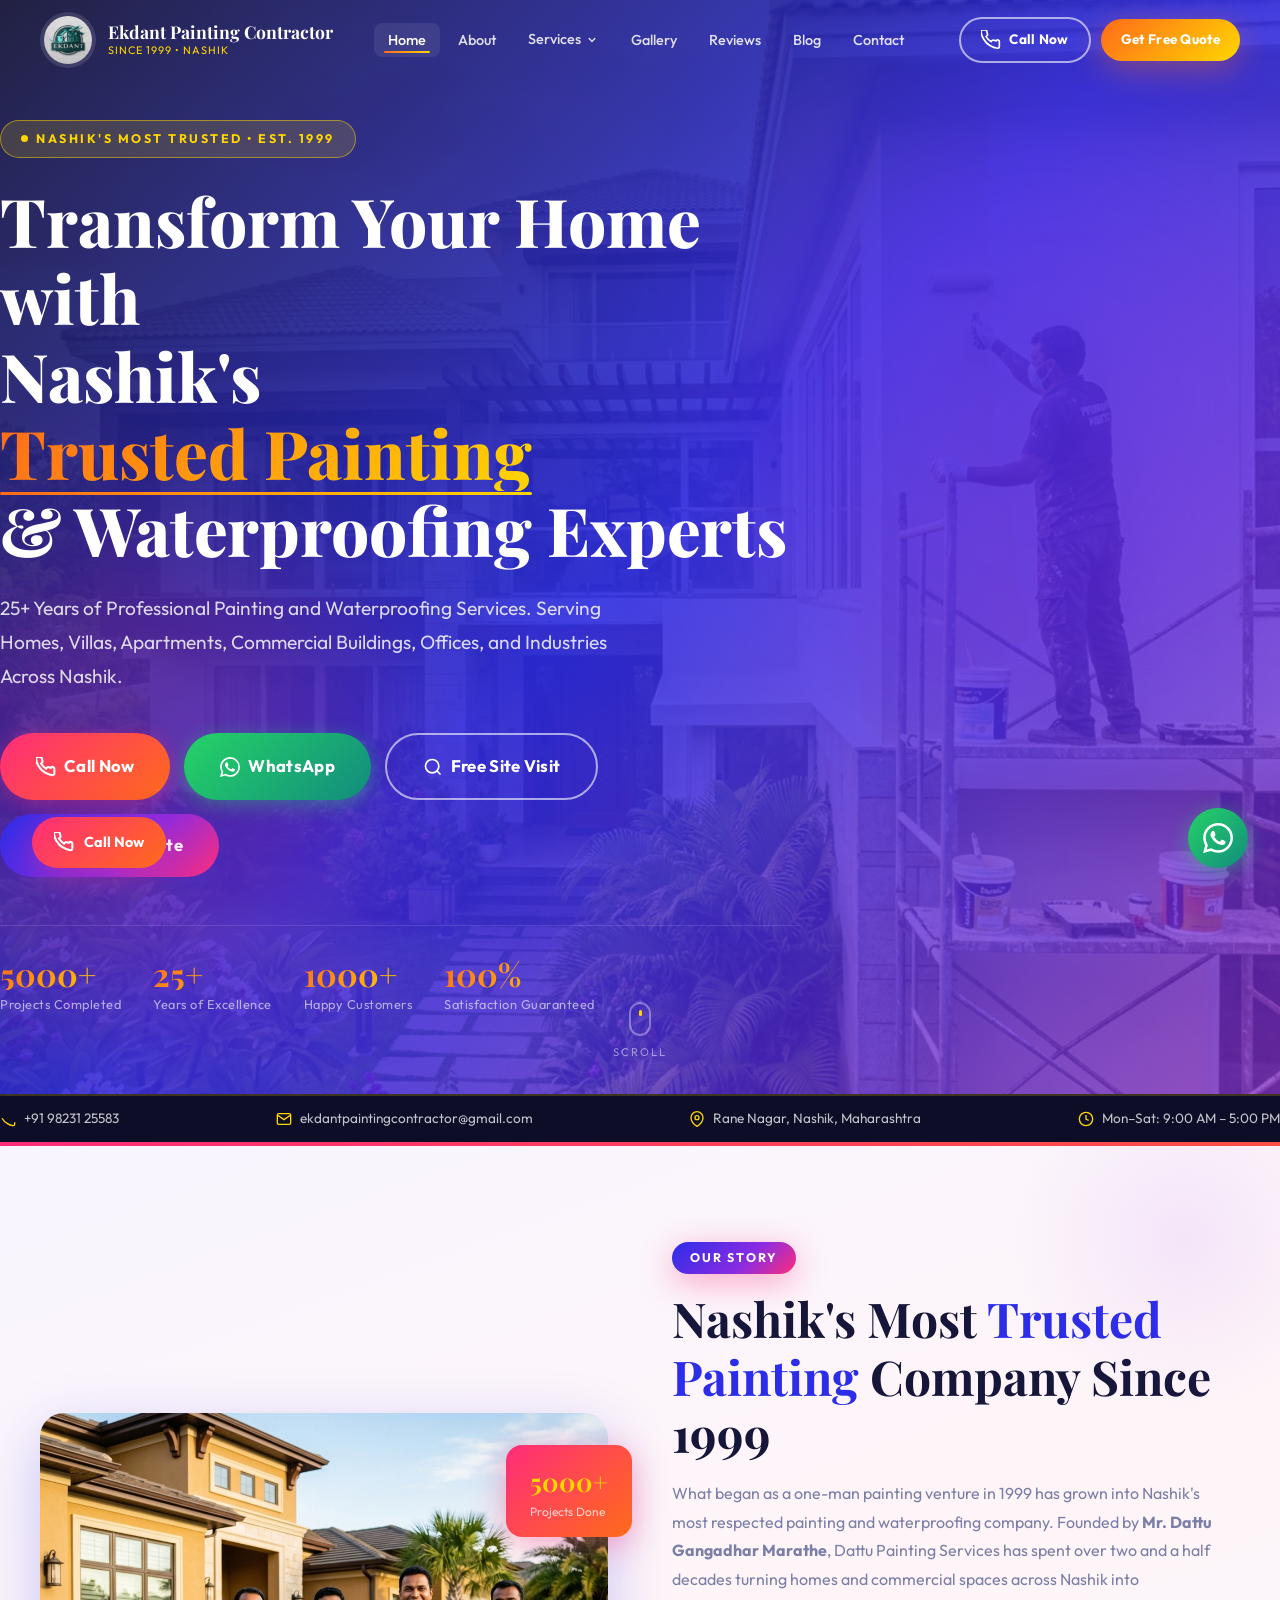
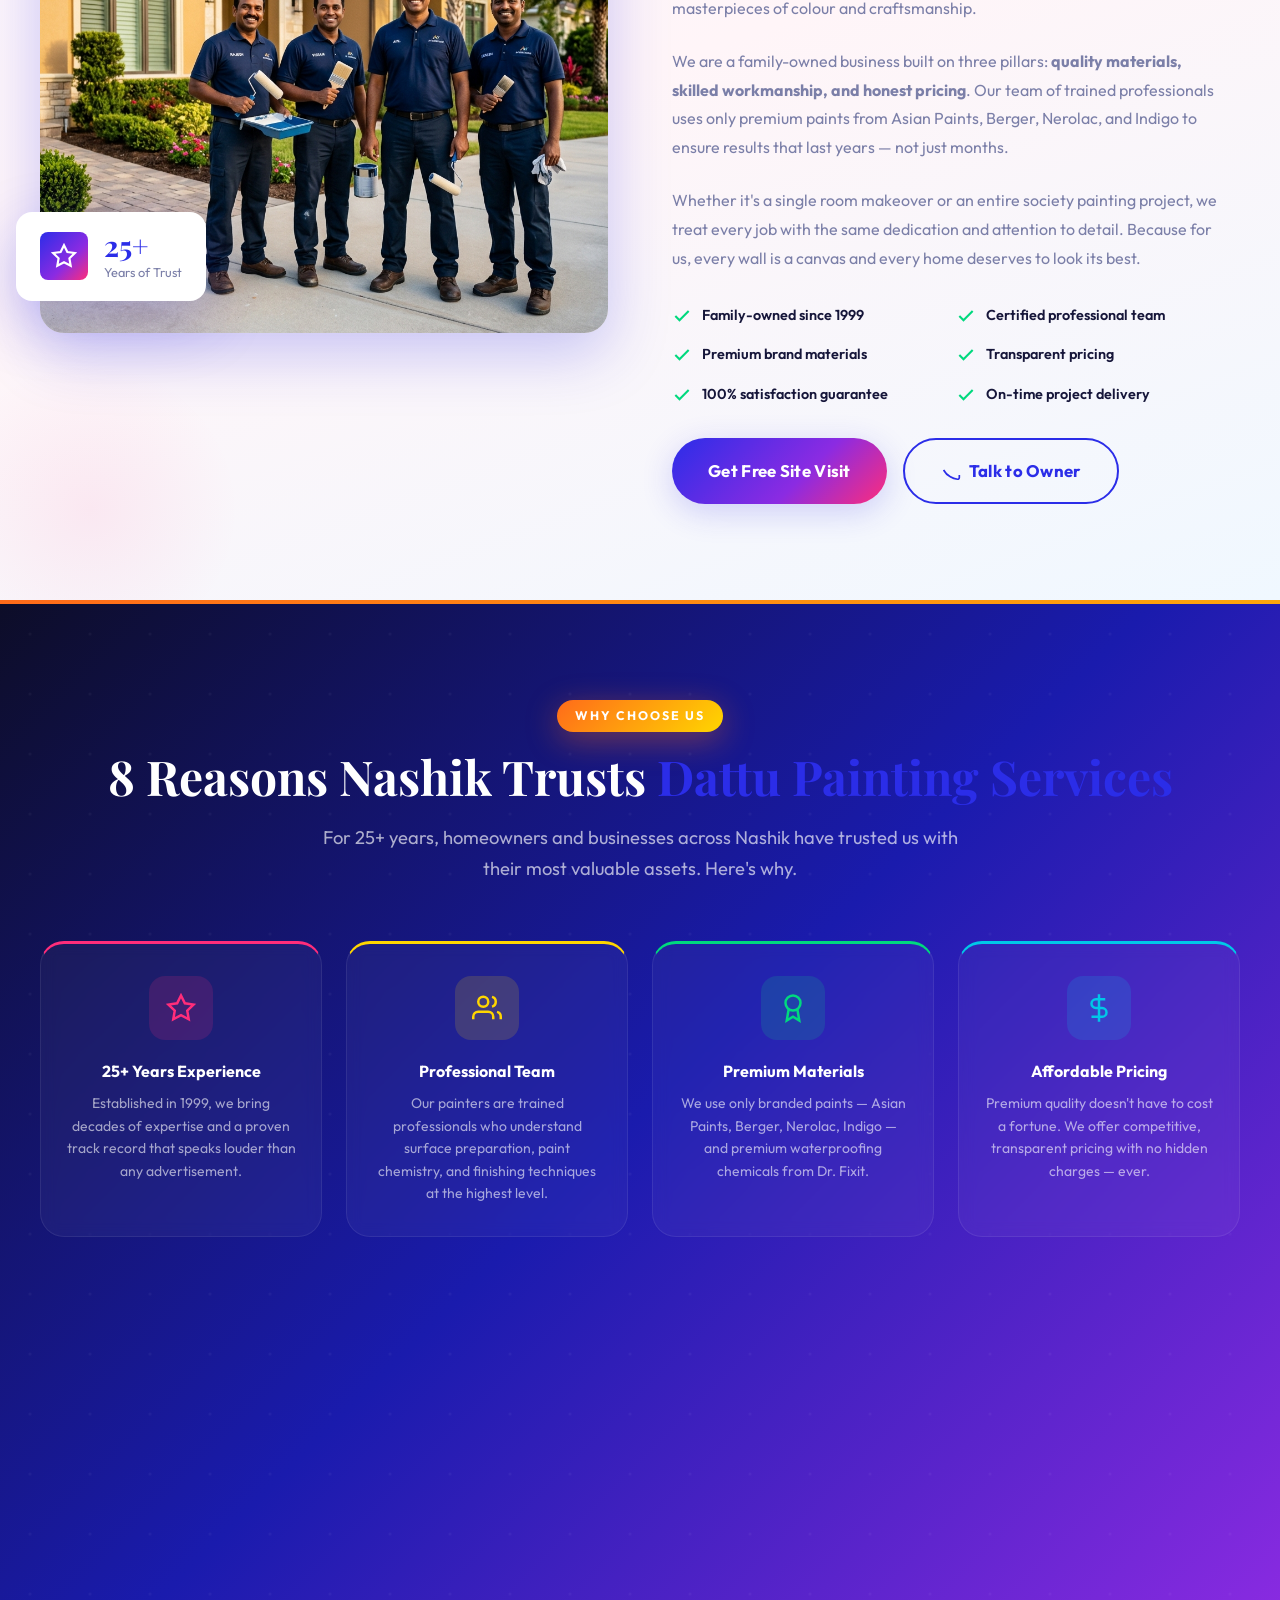
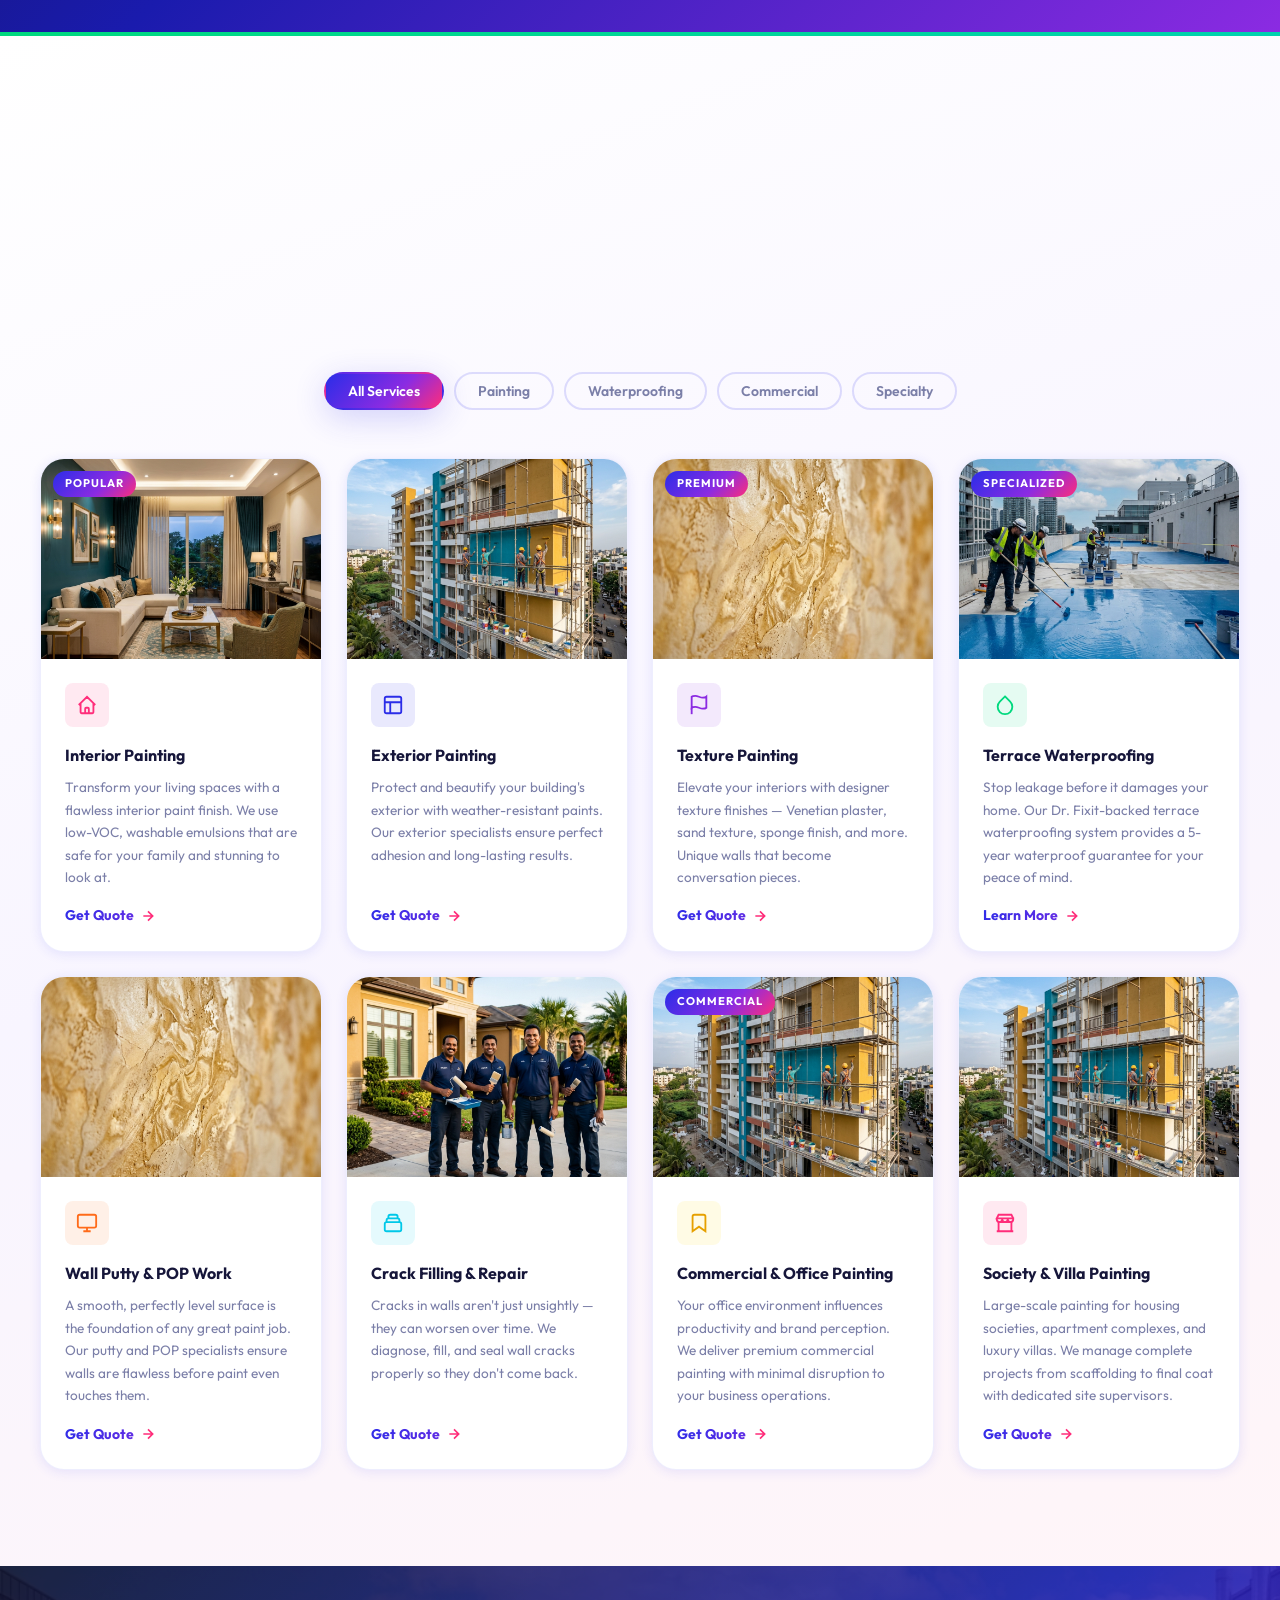
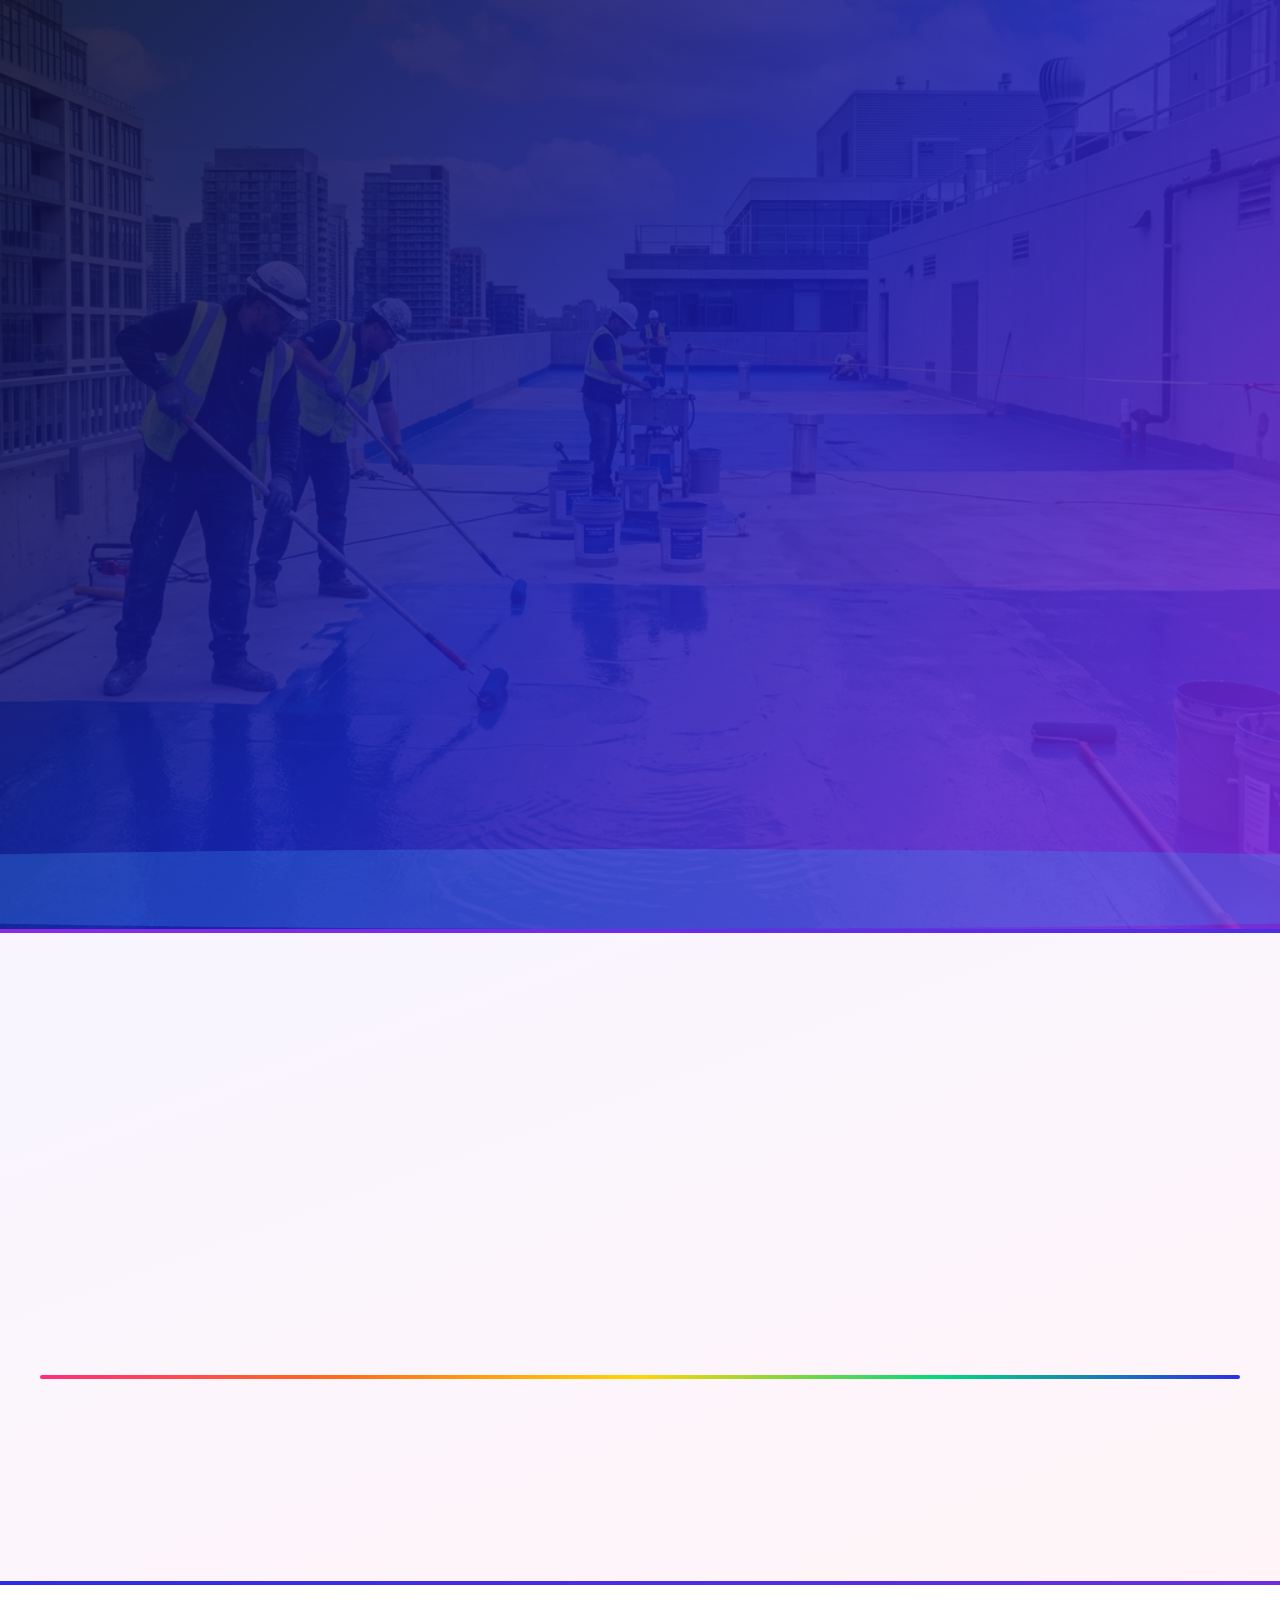
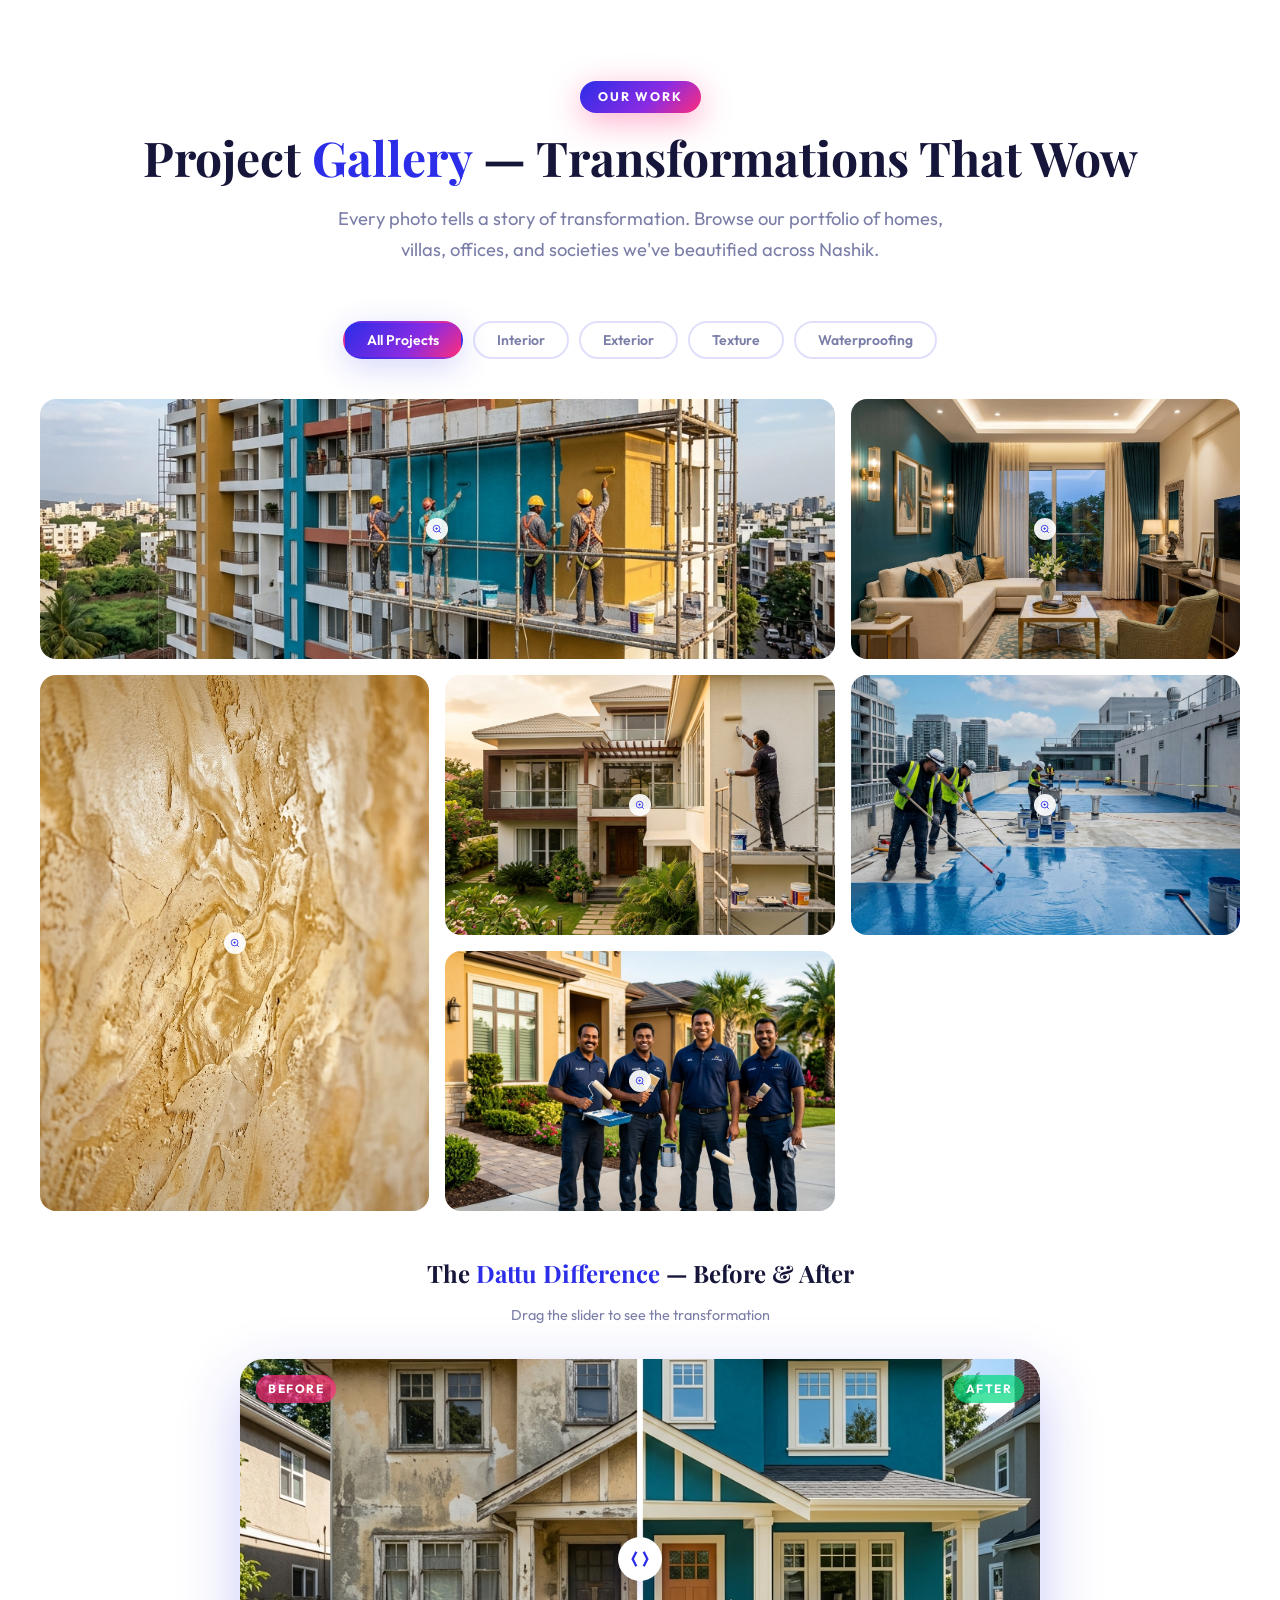
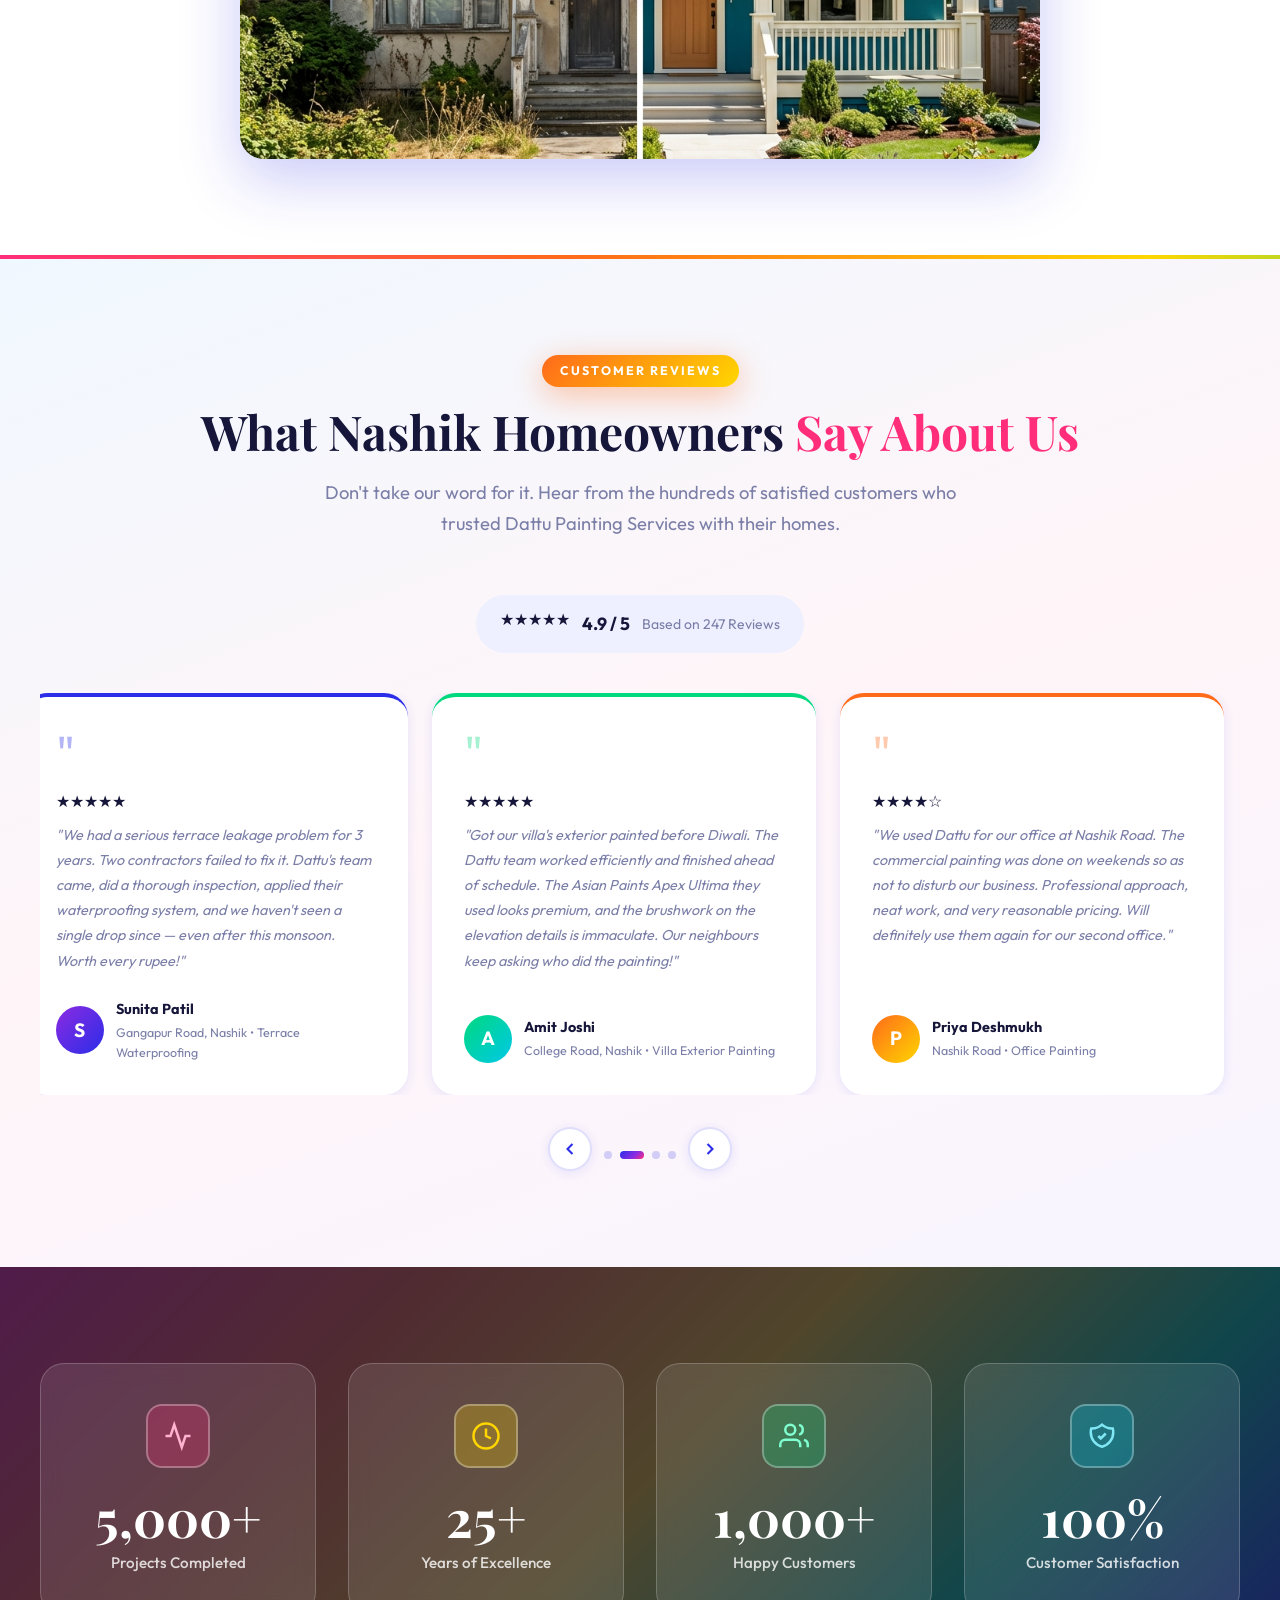
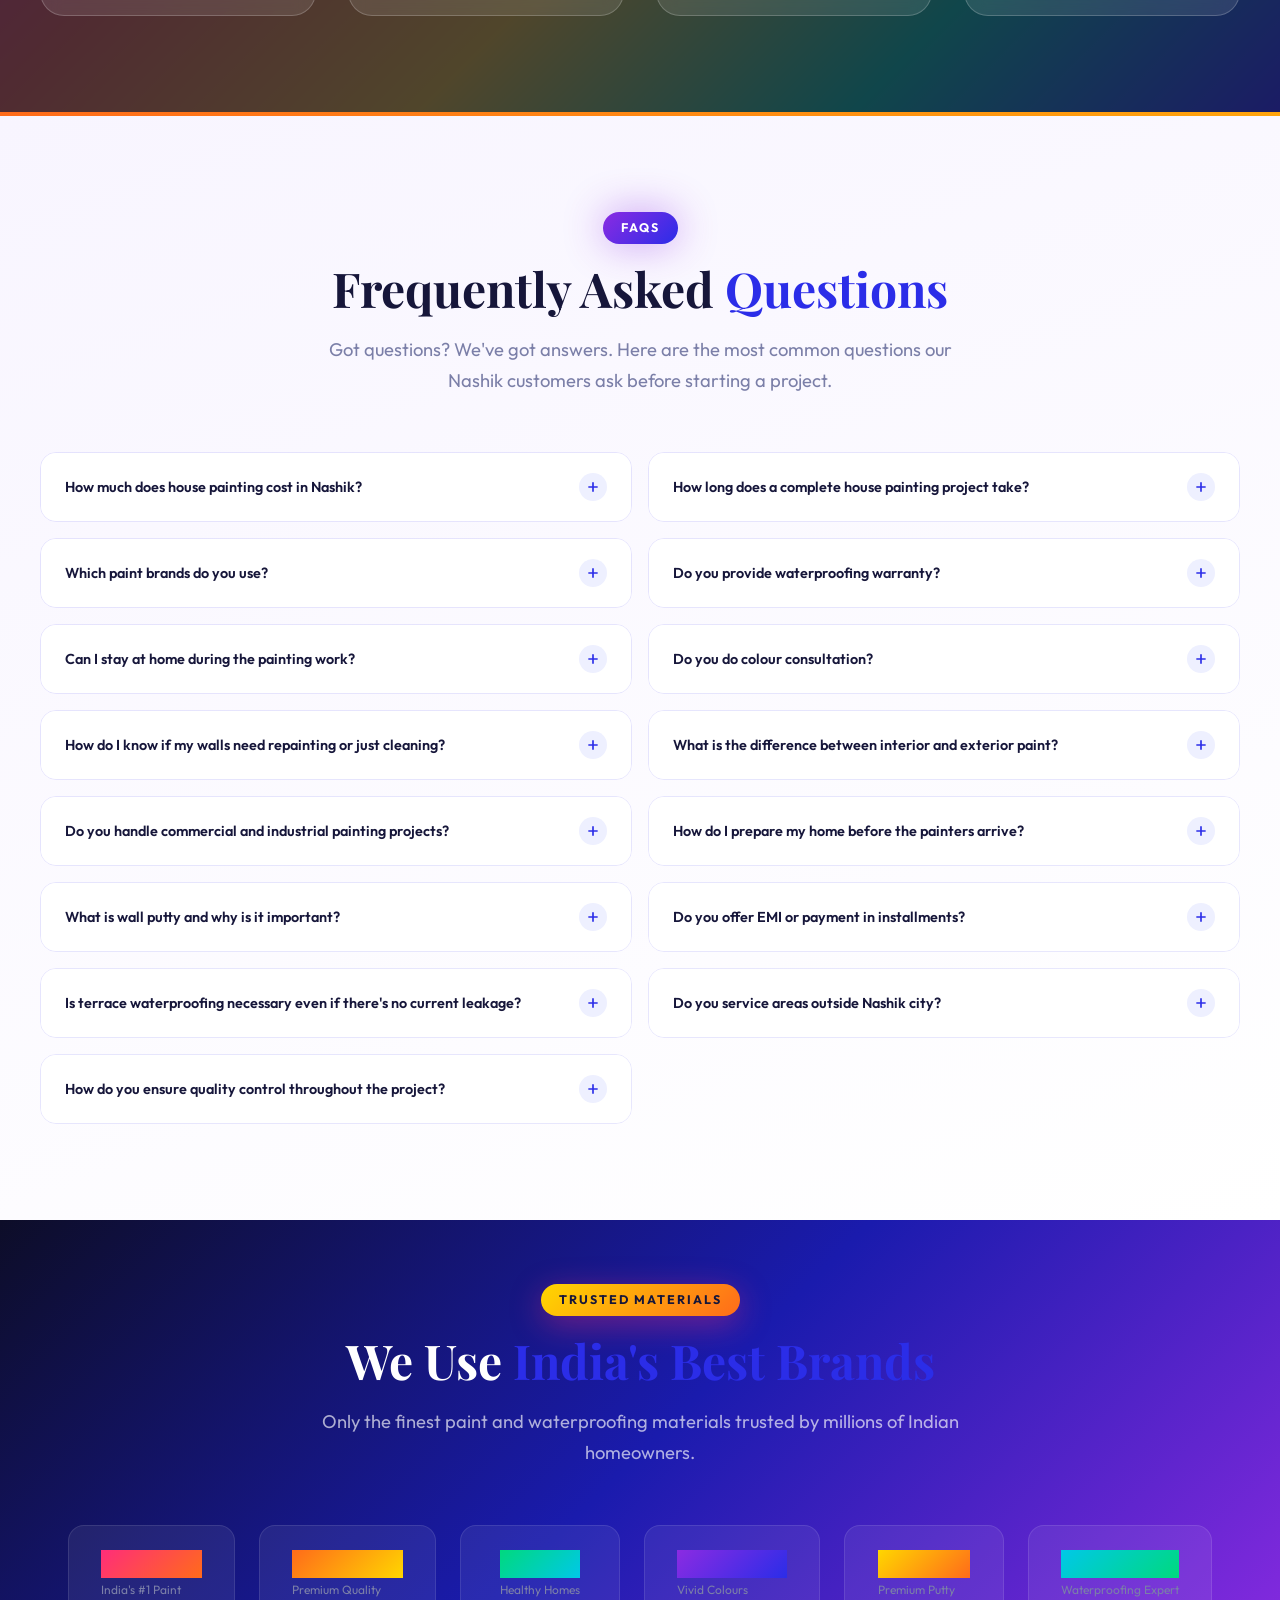
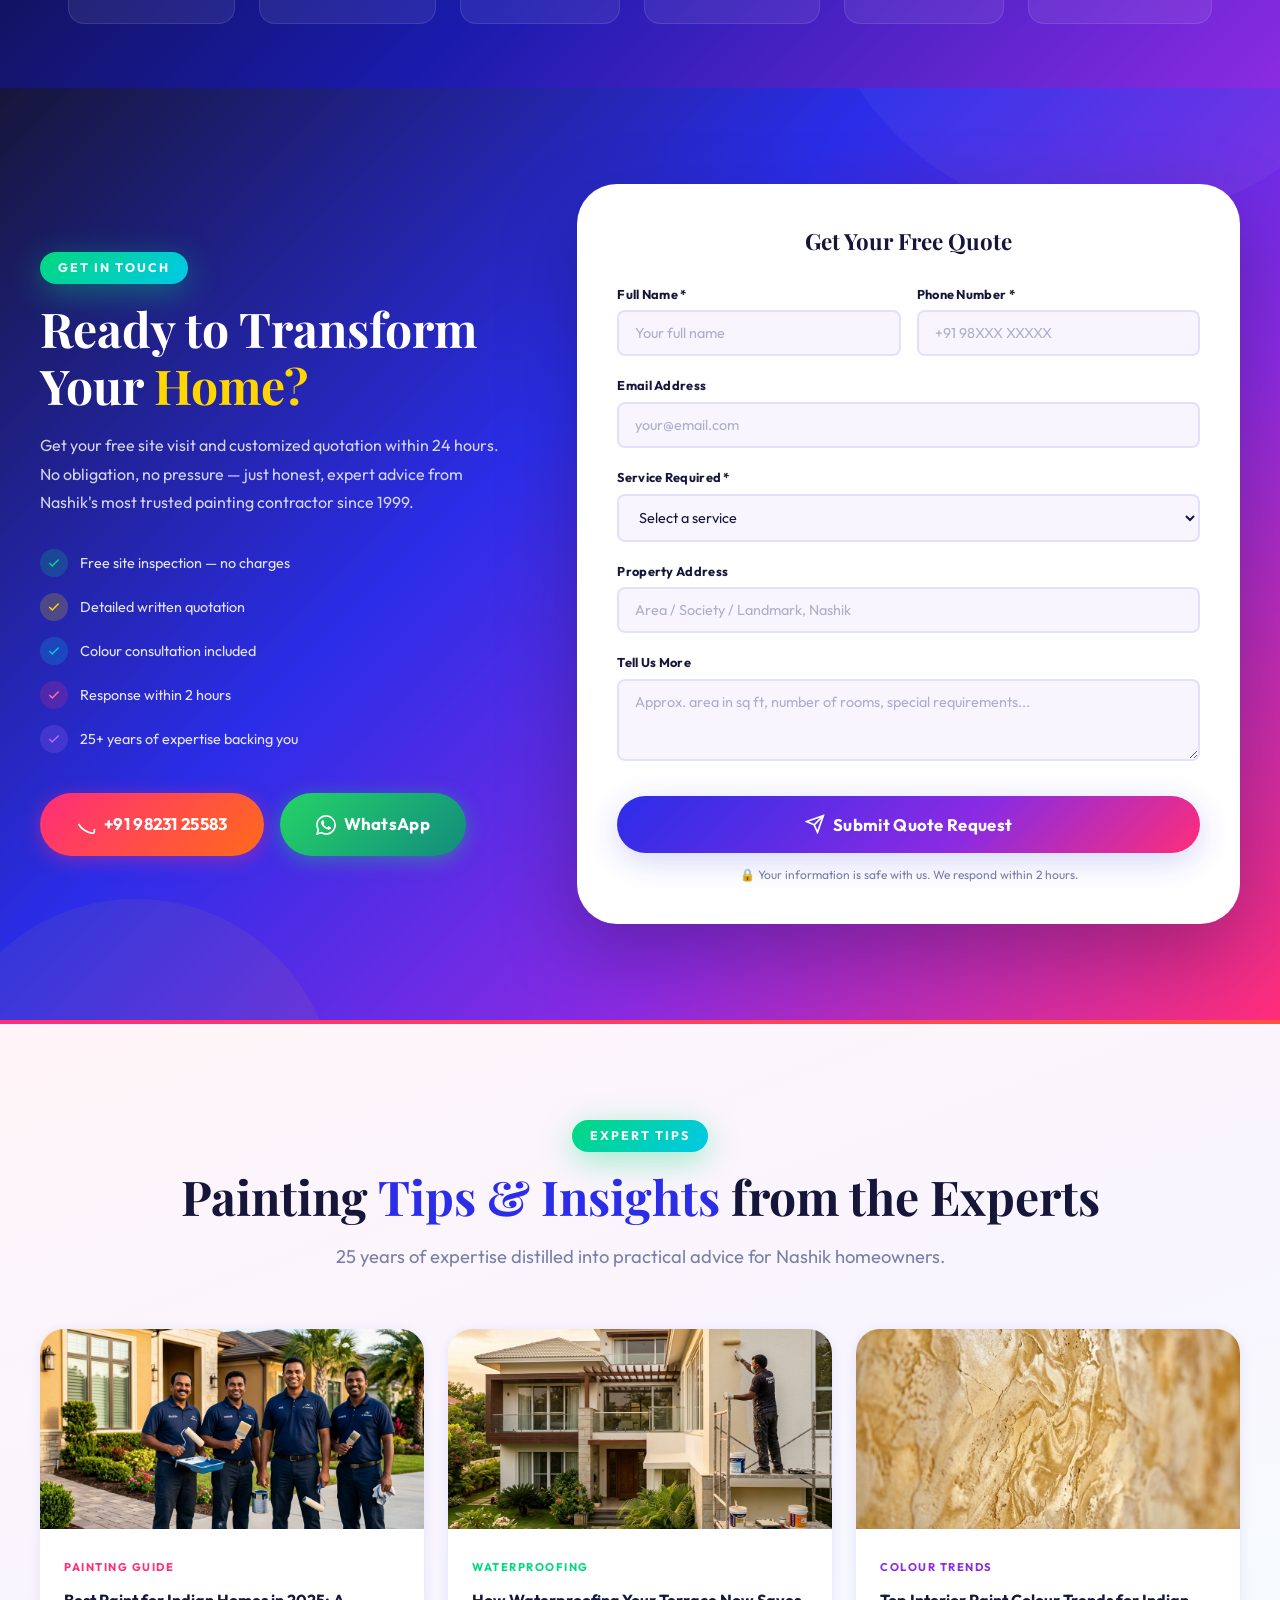
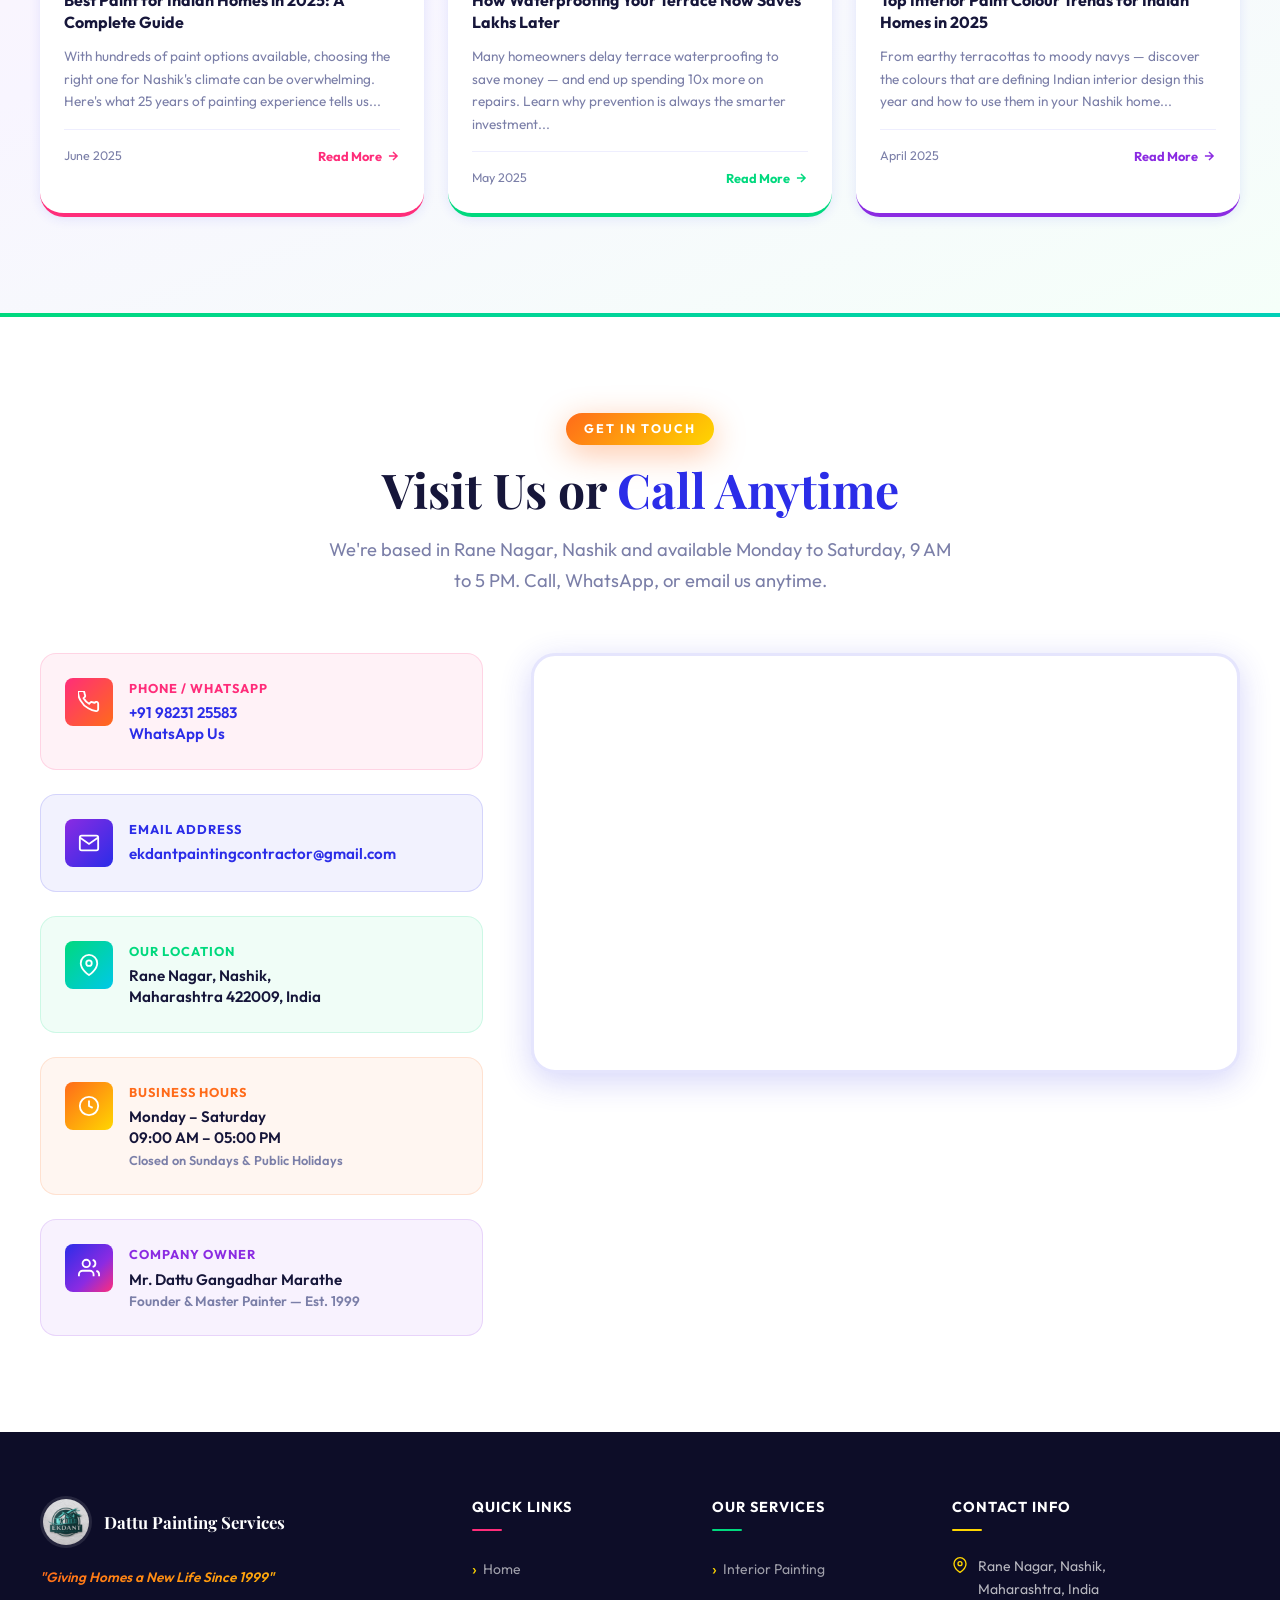
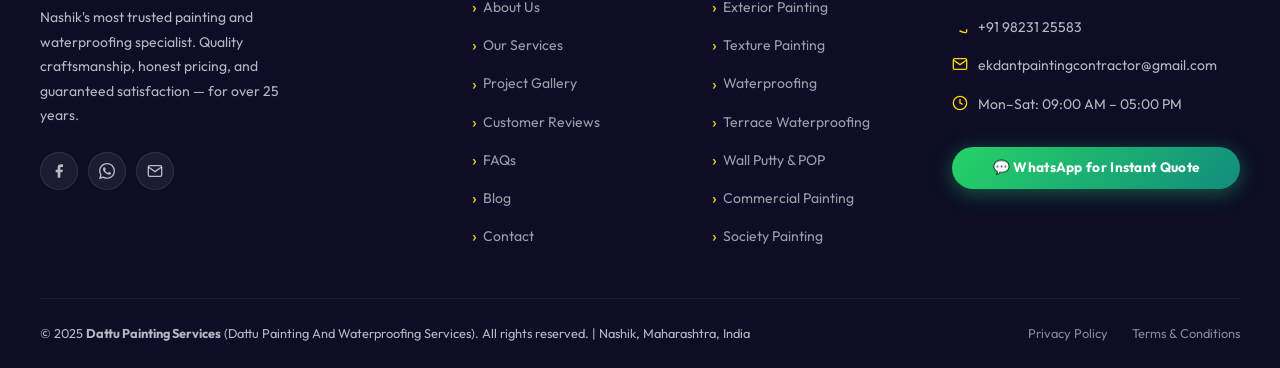
==== commit 1c5f1efa: "Refactor: restored raw Devanagari Marathi text in Marathi pages for readability while maintaining en" ====
--- a/mr/index.html
+++ b/mr/index.html
@@ -3,7 +3,7 @@
 <head>
   <!-- ============================================================
        EKDANT PAINTING CONTRACTOR &mdash; Premium Business Website
-       Dattu Painting And &#2357;&#2377;&#2335;&#2352;&#2346;&#2381;&#2352;&#2370;&#2347;&#2367;&#2306;&#2327; Services, Nashik
+       Dattu Painting And वॉटरप्रूफिंग Services, Nashik
        ============================================================ -->
 
   <meta charset="UTF-8" />
@@ -11,8 +11,8 @@
   <meta http-equiv="X-UA-Compatible" content="IE=edge" />
 
   <!-- ====== PRIMARY SEO ====== -->
-  <title>Painter in Nashik | Dattu Painting Services | Dattu Painting & &#2357;&#2377;&#2335;&#2352;&#2346;&#2381;&#2352;&#2370;&#2347;&#2367;&#2306;&#2327; Services</title>
-  <meta name="description" content="Best Painter in Nashik since 1999. Dattu Painting Services offers Premium &#2309;&#2306;&#2340;&#2352;&#2381;&#2327;&#2340;, &#2348;&#2366;&#2361;&#2381;&#2351;, &#2335;&#2375;&#2325;&#2381;&#2360;&#2330;&#2352; &#2346;&#2375;&#2306;&#2335;&#2367;&#2306;&#2327; (&#2325;&#2354;&#2366;&#2340;&#2381;&#2350;&#2325; &#2352;&#2306;&#2327;&#2325;&#2366;&#2350;) & &#2357;&#2377;&#2335;&#2352;&#2346;&#2381;&#2352;&#2370;&#2347;&#2367;&#2306;&#2327; Services. Call +91 9823125583 for a Free Site Visit." />
+  <title>Painter in Nashik | Dattu Painting Services | Dattu Painting & वॉटरप्रूफिंग Services</title>
+  <meta name="description" content="Best Painter in Nashik since 1999. Dattu Painting Services offers Premium अंतर्गत, बाह्य, टेक्सचर पेंटिंग (कलात्मक रंगकाम) & वॉटरप्रूफिंग Services. Call +91 9823125583 for a Free Site Visit." />
   <meta name="keywords" content="painter in nashik, painting contractor nashik, house painting nashik, waterproofing nashik, terrace waterproofing nashik, interior painting nashik, exterior painting nashik, commercial painting nashik, industrial painting nashik, best painter near me, best waterproofing contractor nashik, ekdant painting contractor, dattu painting" />
   <meta name="author" content="Dattu Painting Services" />
   <meta name="robots" content="index, follow, max-image-preview:large, max-snippet:-1, max-video-preview:-1" />
@@ -48,21 +48,21 @@
   <!-- ====== OPEN GRAPH ====== -->
   <meta property="og:type"        content="website" />
   <meta property="og:url"         content="https://ekdantpainting.in/" />
-  <meta property="og:title"       content="&#2342;&#2340;&#2381;&#2340;&#2370; &#2346;&#2375;&#2306;&#2335;&#2367;&#2306;&#2327; &#2360;&#2352;&#2381;&#2357;&#2381;&#2361;&#2367;&#2360;&#2375;&#2360; | &#2344;&#2366;&#2358;&#2367;&#2325;&#2350;&#2343;&#2368;&#2354; &#2360;&#2352;&#2381;&#2357;&#2379;&#2340;&#2381;&#2340;&#2350; &#2346;&#2375;&#2306;&#2335;&#2352; (&#2407;&#2415;&#2415;&#2415; &#2346;&#2366;&#2360;&#2370;&#2344;)" />
-  <meta property="og:description" content="25+ Years of Professional Painting & &#2357;&#2377;&#2335;&#2352;&#2346;&#2381;&#2352;&#2370;&#2347;&#2367;&#2306;&#2327; Services across Nashik. &#2309;&#2306;&#2340;&#2352;&#2381;&#2327;&#2340;, &#2348;&#2366;&#2361;&#2381;&#2351;, Texture, &#2357;&#2377;&#2335;&#2352;&#2346;&#2381;&#2352;&#2370;&#2347;&#2367;&#2306;&#2327; &mdash; All under one roof." />
+  <meta property="og:title"       content="दत्तू पेंटिंग सर्व्हिसेस | नाशिकमधील सर्वोत्तम पेंटर (१९९९ पासून)" />
+  <meta property="og:description" content="25+ Years of Professional Painting & वॉटरप्रूफिंग Services across Nashik. अंतर्गत, बाह्य, Texture, वॉटरप्रूफिंग &mdash; All under one roof." />
   <meta property="og:image"       content="https://ekdantpainting.in/images/og-image.png" />
   <meta property="og:locale"      content="en_IN" />
   <meta property="og:site_name"   content="Dattu Painting Services" />
 
   <!-- ====== TWITTER CARD ====== -->
   <meta name="twitter:card"        content="summary_large_image" />
-  <meta name="twitter:title"       content="&#2342;&#2340;&#2381;&#2340;&#2370; &#2346;&#2375;&#2306;&#2335;&#2367;&#2306;&#2327; &#2360;&#2352;&#2381;&#2357;&#2381;&#2361;&#2367;&#2360;&#2375;&#2360; | &#2344;&#2366;&#2358;&#2367;&#2325;&#2350;&#2343;&#2368;&#2354; &#2346;&#2375;&#2306;&#2335;&#2367;&#2306;&#2327; &#2325;&#2377;&#2344;&#2381;&#2335;&#2381;&#2352;&#2373;&#2325;&#2381;&#2335;&#2352;" />
-  <meta name="twitter:description" content="25+ &#2357;&#2352;&#2381;&#2359;&#2366;&#2306;&#2330;&#2366; &#2313;&#2340;&#2381;&#2325;&#2371;&#2359;&#2381;&#2335; &#2309;&#2344;&#2369;&#2349;&#2357; in Painting & &#2357;&#2377;&#2335;&#2352;&#2346;&#2381;&#2352;&#2370;&#2347;&#2367;&#2306;&#2327; in Nashik. Free Site Visit Available." />
+  <meta name="twitter:title"       content="दत्तू पेंटिंग सर्व्हिसेस | नाशिकमधील पेंटिंग कॉन्ट्रॅक्टर" />
+  <meta name="twitter:description" content="25+ वर्षांचा उत्कृष्ट अनुभव in Painting & वॉटरप्रूफिंग in Nashik. Free Site Visit Available." />
   <meta name="twitter:image"       content="https://ekdantpainting.in/images/og-image.png" />
 
   <!-- ====== GEO ====== -->
   <meta name="geo.region"   content="IN-MH" />
-  <meta name="geo.placename" content="&#2344;&#2366;&#2358;&#2367;&#2325;, &#2350;&#2361;&#2366;&#2352;&#2366;&#2359;&#2381;&#2335;&#2381;&#2352;, &#2349;&#2366;&#2352;&#2340;" />
+  <meta name="geo.placename" content="नाशिक, महाराष्ट्र, भारत" />
   <meta name="geo.position" content="19.9975;73.7898" />
   <meta name="ICBM"         content="19.9975, 73.7898" />
 
@@ -93,9 +93,9 @@
       {
         "@type": "LocalBusiness",
         "@id": "https://ekdantpainting.in/#business",
-        "name": "&#2342;&#2340;&#2381;&#2340;&#2370; &#2346;&#2375;&#2306;&#2335;&#2367;&#2306;&#2327; &#2360;&#2352;&#2381;&#2357;&#2381;&#2361;&#2367;&#2360;&#2375;&#2360;",
-        "alternateName": "Dattu Painting And &#2357;&#2377;&#2335;&#2352;&#2346;&#2381;&#2352;&#2370;&#2347;&#2367;&#2306;&#2327; Services",
-        "description": "Professional painting and waterproofing services in Nashik since 1999. &#2309;&#2306;&#2340;&#2352;&#2381;&#2327;&#2340;, exterior, texture painting and waterproofing specialists.",
+        "name": "दत्तू पेंटिंग सर्व्हिसेस",
+        "alternateName": "Dattu Painting And वॉटरप्रूफिंग Services",
+        "description": "Professional painting and waterproofing services in Nashik since 1999. अंतर्गत, exterior, texture painting and waterproofing specialists.",
         "url": "https://ekdantpainting.in",
         "telephone": "+919823125583",
         "email": "ekdantpaintingcontractor@gmail.com",
@@ -128,13 +128,13 @@
         "sameAs": [],
         "hasOfferCatalog": {
           "@type": "OfferCatalog",
-          "name": "Painting & &#2357;&#2377;&#2335;&#2352;&#2346;&#2381;&#2352;&#2370;&#2347;&#2367;&#2306;&#2327; Services",
+          "name": "Painting & वॉटरप्रूफिंग Services",
           "itemListElement": [
-            { "@type": "Offer", "itemOffered": { "@type": "Service", "name": "&#2309;&#2306;&#2340;&#2352;&#2381;&#2327;&#2340; Painting" } },
-            { "@type": "Offer", "itemOffered": { "@type": "Service", "name": "&#2348;&#2366;&#2361;&#2381;&#2351; Painting" } },
-            { "@type": "Offer", "itemOffered": { "@type": "Service", "name": "&#2335;&#2375;&#2325;&#2381;&#2360;&#2330;&#2352; &#2346;&#2375;&#2306;&#2335;&#2367;&#2306;&#2327; (&#2325;&#2354;&#2366;&#2340;&#2381;&#2350;&#2325; &#2352;&#2306;&#2327;&#2325;&#2366;&#2350;)" } },
-            { "@type": "Offer", "itemOffered": { "@type": "Service", "name": "&#2357;&#2377;&#2335;&#2352;&#2346;&#2381;&#2352;&#2370;&#2347;&#2367;&#2306;&#2327;" } },
-            { "@type": "Offer", "itemOffered": { "@type": "Service", "name": "Terrace &#2357;&#2377;&#2335;&#2352;&#2346;&#2381;&#2352;&#2370;&#2347;&#2367;&#2306;&#2327;" } }
+            { "@type": "Offer", "itemOffered": { "@type": "Service", "name": "अंतर्गत Painting" } },
+            { "@type": "Offer", "itemOffered": { "@type": "Service", "name": "बाह्य Painting" } },
+            { "@type": "Offer", "itemOffered": { "@type": "Service", "name": "टेक्सचर पेंटिंग (कलात्मक रंगकाम)" } },
+            { "@type": "Offer", "itemOffered": { "@type": "Service", "name": "वॉटरप्रूफिंग" } },
+            { "@type": "Offer", "itemOffered": { "@type": "Service", "name": "Terrace वॉटरप्रूफिंग" } }
           ]
         },
         "aggregateRating": {
@@ -169,7 +169,7 @@
   <div class="page-transition" id="page-transition" aria-hidden="true"></div>
 
   <!-- ====== LOADING SCREEN ====== -->
-  <div id="loading-screen" role="status" aria-label="&#2342;&#2340;&#2381;&#2340;&#2370; &#2346;&#2375;&#2306;&#2335;&#2367;&#2306;&#2327; &#2360;&#2352;&#2381;&#2357;&#2381;&#2361;&#2367;&#2360;&#2375;&#2360; &#2354;&#2379;&#2337; &#2361;&#2379;&#2340; &#2310;&#2361;&#2375;">
+  <div id="loading-screen" role="status" aria-label="दत्तू पेंटिंग सर्व्हिसेस लोड होत आहे">
     <div class="loader-logo">
       <svg viewBox="0 0 60 60" fill="none" xmlns="http://www.w3.org/2000/svg" aria-hidden="true">
         <path d="M10 50 L20 15 L25 35 L35 10 L45 50" stroke="white" stroke-width="3.5" stroke-linecap="round" stroke-linejoin="round"/>
@@ -180,7 +180,7 @@
     <div class="loader-bar-wrap">
       <div class="loader-bar"></div>
     </div>
-    <p class="loader-text">&#2342;&#2340;&#2381;&#2340;&#2370; &#2346;&#2375;&#2306;&#2335;&#2367;&#2306;&#2327; &#2360;&#2352;&#2381;&#2357;&#2381;&#2361;&#2367;&#2360;&#2375;&#2360;</p>
+    <p class="loader-text">दत्तू पेंटिंग सर्व्हिसेस</p>
   </div>
 
   <!-- ====== NAVIGATION ====== -->
@@ -200,25 +200,25 @@
 
       <!-- Desktop Links -->
       <ul class="nav-links" role="menubar">
-        <li role="none"><a href="#hero"         class="nav-link active" role="menuitem">&#2350;&#2369;&#2326;&#2381;&#2351;&#2346;&#2371;&#2359;&#2381;&#2336;</a></li>
-        <li role="none"><a href="#about"        class="nav-link"        role="menuitem">&#2310;&#2350;&#2330;&#2381;&#2351;&#2366;&#2348;&#2342;&#2381;&#2342;&#2354;</a></li>
+        <li role="none"><a href="#hero"         class="nav-link active" role="menuitem">मुख्यपृष्ठ</a></li>
+        <li role="none"><a href="#about"        class="nav-link"        role="menuitem">आमच्याबद्दल</a></li>
         <li role="none" class="nav-dropdown">
           <a href="#services" class="nav-link nav-dropdown-toggle" role="menuitem" aria-haspopup="true">
-            &#2360;&#2375;&#2357;&#2366;
+            सेवा
             <svg class="chevron" viewBox="0 0 20 20" fill="currentColor" aria-hidden="true"><path fill-rule="evenodd" d="M5.293 7.293a1 1 0 011.414 0L10 10.586l3.293-3.293a1 1 0 111.414 1.414l-4 4a1 1 0 01-1.414 0l-4-4a1 1 0 010-1.414z" clip-rule="evenodd"/></svg>
           </a>
           <ul class="dropdown-menu" role="menu">
-            <li role="none"><a href="#services" class="dropdown-item" role="menuitem"><svg class="dropdown-item-icon" viewBox="0 0 24 24" fill="none" stroke="currentColor" stroke-width="2"><path d="M3 12l2-2m0 0l7-7 7 7M5 10v10a1 1 0 001 1h3m10-11l2 2m-2-2v10a1 1 0 01-1 1h-3m-6 0a1 1 0 001-1v-4a1 1 0 011-1h2a1 1 0 011 1v4a1 1 0 001 1m-6 0h6"/></svg>&#2309;&#2306;&#2340;&#2352;&#2381;&#2327;&#2340; Painting</a></li>
-            <li role="none"><a href="#services" class="dropdown-item" role="menuitem"><svg class="dropdown-item-icon" viewBox="0 0 24 24" fill="none" stroke="currentColor" stroke-width="2"><rect x="3" y="3" width="18" height="18" rx="2"/><path d="M3 9h18M9 21V9"/></svg>&#2348;&#2366;&#2361;&#2381;&#2351; Painting</a></li>
-            <li role="none"><a href="#services" class="dropdown-item" role="menuitem"><svg class="dropdown-item-icon" viewBox="0 0 24 24" fill="none" stroke="currentColor" stroke-width="2"><path d="M4 15s1-1 4-1 5 2 8 2 4-1 4-1V3s-1 1-4 1-5-2-8-2-4 1-4 1z"/><line x1="4" y1="22" x2="4" y2="15"/></svg>&#2335;&#2375;&#2325;&#2381;&#2360;&#2330;&#2352; &#2346;&#2375;&#2306;&#2335;&#2367;&#2306;&#2327; (&#2325;&#2354;&#2366;&#2340;&#2381;&#2350;&#2325; &#2352;&#2306;&#2327;&#2325;&#2366;&#2350;)</a></li>
-            <li role="none"><a href="#waterproofing" class="dropdown-item" role="menuitem"><svg class="dropdown-item-icon" viewBox="0 0 24 24" fill="none" stroke="currentColor" stroke-width="2"><path d="M12 2.69l5.66 5.66a8 8 0 11-11.31 0z"/></svg>&#2357;&#2377;&#2335;&#2352;&#2346;&#2381;&#2352;&#2370;&#2347;&#2367;&#2306;&#2327;</a></li>
-            <li role="none"><a href="#services" class="dropdown-item" role="menuitem"><svg class="dropdown-item-icon" viewBox="0 0 24 24" fill="none" stroke="currentColor" stroke-width="2"><path d="M19 21l-7-5-7 5V5a2 2 0 012-2h10a2 2 0 012 2z"/></svg>&#2357;&#2381;&#2351;&#2366;&#2357;&#2360;&#2366;&#2351;&#2367;&#2325; &#2352;&#2306;&#2327;&#2325;&#2366;&#2350;</a></li>
+            <li role="none"><a href="#services" class="dropdown-item" role="menuitem"><svg class="dropdown-item-icon" viewBox="0 0 24 24" fill="none" stroke="currentColor" stroke-width="2"><path d="M3 12l2-2m0 0l7-7 7 7M5 10v10a1 1 0 001 1h3m10-11l2 2m-2-2v10a1 1 0 01-1 1h-3m-6 0a1 1 0 001-1v-4a1 1 0 011-1h2a1 1 0 011 1v4a1 1 0 001 1m-6 0h6"/></svg>अंतर्गत Painting</a></li>
+            <li role="none"><a href="#services" class="dropdown-item" role="menuitem"><svg class="dropdown-item-icon" viewBox="0 0 24 24" fill="none" stroke="currentColor" stroke-width="2"><rect x="3" y="3" width="18" height="18" rx="2"/><path d="M3 9h18M9 21V9"/></svg>बाह्य Painting</a></li>
+            <li role="none"><a href="#services" class="dropdown-item" role="menuitem"><svg class="dropdown-item-icon" viewBox="0 0 24 24" fill="none" stroke="currentColor" stroke-width="2"><path d="M4 15s1-1 4-1 5 2 8 2 4-1 4-1V3s-1 1-4 1-5-2-8-2-4 1-4 1z"/><line x1="4" y1="22" x2="4" y2="15"/></svg>टेक्सचर पेंटिंग (कलात्मक रंगकाम)</a></li>
+            <li role="none"><a href="#waterproofing" class="dropdown-item" role="menuitem"><svg class="dropdown-item-icon" viewBox="0 0 24 24" fill="none" stroke="currentColor" stroke-width="2"><path d="M12 2.69l5.66 5.66a8 8 0 11-11.31 0z"/></svg>वॉटरप्रूफिंग</a></li>
+            <li role="none"><a href="#services" class="dropdown-item" role="menuitem"><svg class="dropdown-item-icon" viewBox="0 0 24 24" fill="none" stroke="currentColor" stroke-width="2"><path d="M19 21l-7-5-7 5V5a2 2 0 012-2h10a2 2 0 012 2z"/></svg>व्यावसायिक रंगकाम</a></li>
           </ul>
         </li>
-        <li role="none"><a href="#gallery"      class="nav-link"        role="menuitem">&#2327;&#2373;&#2354;&#2352;&#2368;</a></li>
-        <li role="none"><a href="#testimonials" class="nav-link"        role="menuitem">&#2327;&#2381;&#2352;&#2366;&#2361;&#2325; &#2350;&#2340;</a></li>
-        <li role="none"><a href="#blogs"        class="nav-link"        role="menuitem">&#2348;&#2381;&#2354;&#2377;&#2327;</a></li>
-        <li role="none"><a href="#contact"      class="nav-link"        role="menuitem">&#2360;&#2306;&#2346;&#2352;&#2381;&#2325;</a></li>
+        <li role="none"><a href="#gallery"      class="nav-link"        role="menuitem">गॅलरी</a></li>
+        <li role="none"><a href="#testimonials" class="nav-link"        role="menuitem">ग्राहक मत</a></li>
+        <li role="none"><a href="#blogs"        class="nav-link"        role="menuitem">ब्लॉग</a></li>
+        <li role="none"><a href="#contact"      class="nav-link"        role="menuitem">संपर्क</a></li>
       </ul>
 
       <!-- CTA Buttons -->
@@ -227,19 +227,19 @@
         <div class="lang-switcher" role="navigation" aria-label="Language Selector">
           <button class="lang-btn" aria-haspopup="true" aria-expanded="false" id="lang-btn-desktop">
             <span class="lang-flag">&#127470;&#127475;</span>
-            <span class="lang-text">&#2350;&#2352;&#2366;&#2336;&#2368;</span>
+            <span class="lang-text">मराठी</span>
             <svg class="chevron" viewBox="0 0 24 24" fill="none" stroke="currentColor" stroke-width="2" aria-hidden="true"><polyline points="6 9 12 15 18 9"/></svg>
           </button>
           <div class="lang-dropdown-menu" aria-labelledby="lang-btn-desktop">
-            <a href="./index.html" class="lang-dropdown-item" data-lang="mr"><span class="lang-flag">&#127470;&#127475;</span> &#2350;&#2352;&#2366;&#2336;&#2368;</a>
+            <a href="./index.html" class="lang-dropdown-item" data-lang="mr"><span class="lang-flag">&#127470;&#127475;</span> मराठी</a>
             <a href="../index.html" class="lang-dropdown-item active" data-lang="en"><span class="lang-flag">&#127468;&#127463;</span> English</a>
           </div>
         </div>
         <a href="tel:+919823125583" class="btn btn-outline-white btn-sm" aria-label="Call Now">
           <svg class="btn-icon" viewBox="0 0 24 24" fill="none" stroke="currentColor" stroke-width="2" aria-hidden="true"><path d="M22 16.92v3a2 2 0 01-2.18 2 19.79 19.79 0 01-8.63-3.07A19.5 19.5 0 013.07 10.8 19.79 19.79 0 01.02 2.18 2 2 0 012 0h3a2 2 0 012 1.72 12.84 12.84 0 00.7 2.81 2 2 0 01-.45 2.11L6.09 7.91a16 16 0 006 6l1.27-1.27a2 2 0 012.11-.45 12.84 12.84 0 002.81.7A2 2 0 0122 14z"/></svg>
-          &#2310;&#2340;&#2366; &#2325;&#2377;&#2354; &#2325;&#2352;&#2366;
+          आता कॉल करा
         </a>
-        <a href="#quote" class="btn btn-accent btn-sm" id="nav-quote-btn" aria-label="&#2350;&#2379;&#2347;&#2340; &#2309;&#2306;&#2342;&#2366;&#2332; &#2350;&#2366;&#2327;&#2357;&#2366;">&#2350;&#2379;&#2347;&#2340; &#2309;&#2306;&#2342;&#2366;&#2332; &#2350;&#2366;&#2327;&#2357;&#2366;</a>
+        <a href="#quote" class="btn btn-accent btn-sm" id="nav-quote-btn" aria-label="मोफत अंदाज मागवा">मोफत अंदाज मागवा</a>
       </div>
 
       <!-- Hamburger -->
@@ -250,36 +250,36 @@
 
     <!-- Mobile Navigation -->
     <nav class="mobile-nav" id="mobile-nav" aria-label="Mobile Navigation" aria-hidden="true">
-      <a href="#hero"         class="mobile-nav-link">&#2350;&#2369;&#2326;&#2381;&#2351;&#2346;&#2371;&#2359;&#2381;&#2336;</a>
-      <a href="#about"        class="mobile-nav-link">&#2310;&#2350;&#2330;&#2381;&#2351;&#2366;&#2348;&#2342;&#2381;&#2342;&#2354;</a>
-      <a href="#services"     class="mobile-nav-link">&#2310;&#2350;&#2330;&#2381;&#2351;&#2366; &#2360;&#2375;&#2357;&#2366;</a>
+      <a href="#hero"         class="mobile-nav-link">मुख्यपृष्ठ</a>
+      <a href="#about"        class="mobile-nav-link">आमच्याबद्दल</a>
+      <a href="#services"     class="mobile-nav-link">आमच्या सेवा</a>
       <div class="mobile-nav-services">
-        <a href="#services"     class="mobile-nav-link" style="font-size:0.875rem;">&rsaquo; &#2309;&#2306;&#2340;&#2352;&#2381;&#2327;&#2340; &#2352;&#2306;&#2327;&#2325;&#2366;&#2350;</a>
-        <a href="#services"     class="mobile-nav-link" style="font-size:0.875rem;">&rsaquo; &#2348;&#2366;&#2361;&#2381;&#2351; &#2352;&#2306;&#2327;&#2325;&#2366;&#2350;</a>
-        <a href="#services"     class="mobile-nav-link" style="font-size:0.875rem;">&rsaquo; &#2335;&#2375;&#2325;&#2381;&#2360;&#2330;&#2352; &#2346;&#2375;&#2306;&#2335;&#2367;&#2306;&#2327;</a>
-        <a href="#waterproofing" class="mobile-nav-link" style="font-size:0.875rem;">&rsaquo; &#2357;&#2377;&#2335;&#2352;&#2346;&#2381;&#2352;&#2370;&#2347;&#2367;&#2306;&#2327;</a>
-      </div>
-      <a href="#gallery"      class="mobile-nav-link">&#2310;&#2350;&#2330;&#2375; &#2346;&#2381;&#2352;&#2325;&#2354;&#2381;&#2346;</a>
-      <a href="#testimonials" class="mobile-nav-link">&#2327;&#2381;&#2352;&#2366;&#2361;&#2325;&#2366;&#2306;&#2330;&#2381;&#2351;&#2366; &#2346;&#2381;&#2352;&#2340;&#2367;&#2325;&#2381;&#2352;&#2367;&#2351;&#2366;</a>
-      <a href="#faq"          class="mobile-nav-link">&#2357;&#2366;&#2352;&#2306;&#2357;&#2366;&#2352; &#2357;&#2367;&#2330;&#2366;&#2352;&#2354;&#2375; &#2332;&#2366;&#2339;&#2366;&#2352;&#2375; &#2346;&#2381;&#2352;&#2358;&#2381;&#2344;</a>
-      <a href="#blogs"        class="mobile-nav-link">&#2348;&#2381;&#2354;&#2377;&#2327;</a>
-      <a href="#contact"      class="mobile-nav-link">&#2360;&#2306;&#2346;&#2352;&#2381;&#2325; &#2360;&#2366;&#2343;&#2366;</a>
+        <a href="#services"     class="mobile-nav-link" style="font-size:0.875rem;">&rsaquo; अंतर्गत रंगकाम</a>
+        <a href="#services"     class="mobile-nav-link" style="font-size:0.875rem;">&rsaquo; बाह्य रंगकाम</a>
+        <a href="#services"     class="mobile-nav-link" style="font-size:0.875rem;">&rsaquo; टेक्सचर पेंटिंग</a>
+        <a href="#waterproofing" class="mobile-nav-link" style="font-size:0.875rem;">&rsaquo; वॉटरप्रूफिंग</a>
+      </div>
+      <a href="#gallery"      class="mobile-nav-link">आमचे प्रकल्प</a>
+      <a href="#testimonials" class="mobile-nav-link">ग्राहकांच्या प्रतिक्रिया</a>
+      <a href="#faq"          class="mobile-nav-link">वारंवार विचारले जाणारे प्रश्न</a>
+      <a href="#blogs"        class="mobile-nav-link">ब्लॉग</a>
+      <a href="#contact"      class="mobile-nav-link">संपर्क साधा</a>
       <div class="mobile-nav-cta">
         <!-- Mobile Language Switcher -->
         <div class="lang-switcher" style="margin-bottom:1rem; width:100%; display:block;">
           <button class="lang-btn" style="width:100%; justify-content:center;" aria-haspopup="true" aria-expanded="false" id="lang-btn-mobile">
             <span class="lang-flag">&#127470;&#127475;</span>
-            <span class="lang-text">&#2350;&#2352;&#2366;&#2336;&#2368;</span>
+            <span class="lang-text">मराठी</span>
             <svg class="chevron" viewBox="0 0 24 24" fill="none" stroke="currentColor" stroke-width="2" aria-hidden="true"><polyline points="6 9 12 15 18 9"/></svg>
           </button>
           <div class="lang-dropdown-menu" style="width:100%; text-align:center;" aria-labelledby="lang-btn-mobile">
-            <a href="./index.html" class="lang-dropdown-item" data-lang="mr" style="justify-content:center;"><span class="lang-flag">&#127470;&#127475;</span> &#2350;&#2352;&#2366;&#2336;&#2368;</a>
+            <a href="./index.html" class="lang-dropdown-item" data-lang="mr" style="justify-content:center;"><span class="lang-flag">&#127470;&#127475;</span> मराठी</a>
             <a href="../index.html" class="lang-dropdown-item active" data-lang="en" style="justify-content:center;"><span class="lang-flag">&#127468;&#127463;</span> English</a>
           </div>
         </div>
-        <a href="tel:+919823125583"            class="btn btn-call btn-sm">&#128222; &#2310;&#2340;&#2366; &#2325;&#2377;&#2354; &#2325;&#2352;&#2366;: +91 98231 25583</a>
-        <a href="https://wa.me/919823125583"   class="btn btn-whatsapp btn-sm" target="_blank" rel="noopener">&#128172; &#2357;&#2381;&#2361;&#2377;&#2335;&#2381;&#2360;&#2309;&#2373;&#2346; &#2325;&#2352;&#2366;</a>
-        <a href="#quote"                       class="btn btn-accent btn-sm">&#2350;&#2379;&#2347;&#2340; &#2309;&#2306;&#2342;&#2366;&#2332; &#2350;&#2366;&#2327;&#2357;&#2366;</a>
+        <a href="tel:+919823125583"            class="btn btn-call btn-sm">&#128222; आता कॉल करा: +91 98231 25583</a>
+        <a href="https://wa.me/919823125583"   class="btn btn-whatsapp btn-sm" target="_blank" rel="noopener">&#128172; व्हॉट्सअॅप करा</a>
+        <a href="#quote"                       class="btn btn-accent btn-sm">मोफत अंदाज मागवा</a>
       </div>
     </nav>
   </header>
@@ -309,17 +309,17 @@
 
           <div class="hero-badge" aria-label="Serving Nashik since 1999">
             <span class="hero-badge-dot" aria-hidden="true"></span>
-            &#2344;&#2366;&#2358;&#2367;&#2325;&#2350;&#2343;&#2368;&#2354; &#2360;&#2352;&#2381;&#2357;&#2366;&#2340; &#2357;&#2367;&#2358;&#2381;&#2357;&#2366;&#2360;&#2370; &bull; &#2360;&#2381;&#2341;&#2366;&#2346;&#2344;&#2366; &#2407;&#2415;&#2415;&#2415;
+            नाशिकमधील सर्वात विश्वासू &bull; स्थापना १९९९
           </div>
 
           <h1 class="hero-title">
             Transform Your Home with<br />
             Nashik's <span class="highlight">Trusted Painting</span><br />
-            &amp; &#2357;&#2377;&#2335;&#2352;&#2346;&#2381;&#2352;&#2370;&#2347;&#2367;&#2306;&#2327; Experts
+            &amp; वॉटरप्रूफिंग Experts
           </h1>
 
           <p class="hero-subtitle">
-            25+ Years of Professional Painting and &#2357;&#2377;&#2335;&#2352;&#2346;&#2381;&#2352;&#2370;&#2347;&#2367;&#2306;&#2327; Services.
+            25+ Years of Professional Painting and वॉटरप्रूफिंग Services.
             Serving Homes, Villas, Apartments, Commercial Buildings, Offices,
             and Industries Across Nashik.
           </p>
@@ -356,15 +356,15 @@
           <div class="hero-stats" role="list" aria-label="Key Statistics">
             <div class="hero-stat" role="listitem">
               <span class="hero-stat-num" aria-label="5000 plus projects">5000+</span>
-              <span class="hero-stat-label">&#2351;&#2358;&#2360;&#2381;&#2357;&#2368; &#2346;&#2381;&#2352;&#2325;&#2354;&#2381;&#2346;</span>
+              <span class="hero-stat-label">यशस्वी प्रकल्प</span>
             </div>
             <div class="hero-stat" role="listitem">
               <span class="hero-stat-num" aria-label="25 plus years">25+</span>
-              <span class="hero-stat-label">&#2357;&#2352;&#2381;&#2359;&#2366;&#2306;&#2330;&#2366; &#2313;&#2340;&#2381;&#2325;&#2371;&#2359;&#2381;&#2335; &#2309;&#2344;&#2369;&#2349;&#2357;</span>
+              <span class="hero-stat-label">वर्षांचा उत्कृष्ट अनुभव</span>
             </div>
             <div class="hero-stat" role="listitem">
               <span class="hero-stat-num" aria-label="1000 plus customers">1000+</span>
-              <span class="hero-stat-label">&#2310;&#2344;&#2306;&#2342;&#2368; &#2327;&#2381;&#2352;&#2366;&#2361;&#2325;</span>
+              <span class="hero-stat-label">आनंदी ग्राहक</span>
             </div>
             <div class="hero-stat" role="listitem">
               <span class="hero-stat-num" aria-label="100 percent satisfaction">100%</span>
@@ -398,7 +398,7 @@
         </div>
         <div class="info-bar-item">
           <svg viewBox="0 0 24 24" fill="none" stroke="currentColor" stroke-width="2" aria-hidden="true"><circle cx="12" cy="12" r="10"/><polyline points="12,6 12,12 16,14"/></svg>
-          &#2360;&#2379;&#2350;&ndash;&#2358;&#2344;&#2367;: &#2360;&#2325;&#2366;&#2355;&#2368; &#2415;:&#2406;&#2406; &ndash; &#2360;&#2306;&#2343;&#2381;&#2351;&#2366;&#2325;&#2366;&#2355;&#2368; &#2411;:&#2406;&#2406;
+          सोम&ndash;शनि: सकाळी ९:०० &ndash; संध्याकाळी ५:००
         </div>
       </div>
     </div>
@@ -431,24 +431,24 @@
             <!-- Float Badge 2: Projects -->
             <div class="about-image-badge-2" aria-hidden="true">
               <div class="about-badge-2-num">5000+</div>
-              <div class="about-badge-2-text">&#2346;&#2381;&#2352;&#2325;&#2354;&#2381;&#2346; &#2346;&#2370;&#2352;&#2381;&#2339;</div>
+              <div class="about-badge-2-text">प्रकल्प पूर्ण</div>
             </div>
           </div>
 
           <!-- Content Column -->
           <div class="about-content reveal-right">
-            <div class="badge">&#2310;&#2350;&#2330;&#2368; &#2325;&#2361;&#2366;&#2339;&#2368;</div>
+            <div class="badge">आमची कहाणी</div>
 
             <h2 class="section-title" id="about-heading">
               Nashik's Most <span>Trusted Painting</span> Company Since 1999
             </h2>
 
             <p class="about-text">
-              &#2407;&#2415;&#2415;&#2415; &#2350;&#2343;&#2381;&#2351;&#2375; &#2325;&#2375;&#2357;&#2355; &#2319;&#2325;&#2366; &#2357;&#2381;&#2351;&#2325;&#2381;&#2340;&#2368;&#2344;&#2375; &#2360;&#2369;&#2352;&#2370; &#2325;&#2375;&#2354;&#2375;&#2354;&#2381;&#2351;&#2366; &#2346;&#2375;&#2306;&#2335;&#2367;&#2306;&#2327; &#2357;&#2381;&#2351;&#2357;&#2360;&#2366;&#2351;&#2366;&#2330;&#2375; &#2310;&#2332; &#2344;&#2366;&#2358;&#2367;&#2325;&#2350;&#2343;&#2368;&#2354; &#2319;&#2325;&#2366; &#2346;&#2381;&#2352;&#2340;&#2367;&#2359;&#2381;&#2336;&#2367;&#2340; &#2346;&#2375;&#2306;&#2335;&#2367;&#2306;&#2327; &#2310;&#2339;&#2367; &#2357;&#2377;&#2335;&#2352;&#2346;&#2381;&#2352;&#2370;&#2347;&#2367;&#2306;&#2327; &#2325;&#2306;&#2346;&#2344;&#2368;&#2340; (&#2342;&#2340;&#2381;&#2340;&#2370; &#2346;&#2375;&#2306;&#2335;&#2367;&#2306;&#2327; &#2360;&#2352;&#2381;&#2357;&#2381;&#2361;&#2367;&#2360;&#2375;&#2360;) &#2352;&#2370;&#2346;&#2366;&#2306;&#2340;&#2352; &#2333;&#2366;&#2354;&#2375; &#2310;&#2361;&#2375;. &#2358;&#2381;&#2352;&#2368;. &#2342;&#2340;&#2381;&#2340;&#2370; &#2327;&#2306;&#2327;&#2366;&#2343;&#2352; &#2350;&#2352;&#2366;&#2336;&#2375; &#2351;&#2366;&#2306;&#2344;&#2368; &#2360;&#2369;&#2352;&#2370; &#2325;&#2375;&#2354;&#2375;&#2354;&#2381;&#2351;&#2366; &#2351;&#2366; &#2357;&#2381;&#2351;&#2357;&#2360;&#2366;&#2351;&#2366;&#2344;&#2375; &#2327;&#2375;&#2354;&#2381;&#2351;&#2366; &#2408;&#2411; &#2357;&#2352;&#2381;&#2359;&#2366;&#2306;&#2361;&#2370;&#2344; &#2309;&#2343;&#2367;&#2325; &#2325;&#2366;&#2355; &#2344;&#2366;&#2358;&#2367;&#2325;&#2350;&#2343;&#2368;&#2354; &#2361;&#2332;&#2366;&#2352;&#2379; &#2328;&#2352;&#2366;&#2306;&#2344;&#2366; &#2360;&#2369;&#2306;&#2342;&#2352; &#2310;&#2339;&#2367; &#2360;&#2369;&#2352;&#2325;&#2381;&#2359;&#2367;&#2340; &#2348;&#2344;&#2357;&#2354;&#2375; &#2310;&#2361;&#2375;.
+              १९९९ मध्ये केवळ एका व्यक्तीने सुरू केलेल्या पेंटिंग व्यवसायाचे आज नाशिकमधील एका प्रतिष्ठित पेंटिंग आणि वॉटरप्रूफिंग कंपनीत (दत्तू पेंटिंग सर्व्हिसेस) रूपांतर झाले आहे. श्री. दत्तू गंगाधर मराठे यांनी सुरू केलेल्या या व्यवसायाने गेल्या २५ वर्षांहून अधिक काळ नाशिकमधील हजारो घरांना सुंदर आणि सुरक्षित बनवले आहे.
             </p>
 
             <p class="about-text">
-              &#2310;&#2350;&#2381;&#2361;&#2368; &#2342;&#2352;&#2381;&#2332;&#2375;&#2342;&#2366;&#2352; &#2352;&#2306;&#2327;&#2325;&#2366;&#2350; &#2360;&#2366;&#2361;&#2367;&#2340;&#2381;&#2351;, &#2325;&#2369;&#2358;&#2354; &#2325;&#2366;&#2352;&#2366;&#2327;&#2368;&#2352; &#2310;&#2339;&#2367; &#2352;&#2366;&#2360;&#2381;&#2340; &#2325;&#2367;&#2306;&#2350;&#2340; &#2351;&#2366; &#2340;&#2368;&#2344; &#2340;&#2340;&#2381;&#2340;&#2381;&#2357;&#2366;&#2306;&#2357;&#2352; &#2325;&#2366;&#2350; &#2325;&#2352;&#2340;&#2379;. &#2310;&#2350;&#2330;&#2375; &#2325;&#2369;&#2358;&#2354; &#2325;&#2366;&#2352;&#2366;&#2327;&#2368;&#2352; &#2325;&#2375;&#2357;&#2355; &#2319;&#2358;&#2367;&#2351;&#2344; &#2346;&#2375;&#2306;&#2335;&#2381;&#2360;, &#2348;&#2352;&#2381;&#2332;&#2352; &#2310;&#2339;&#2367; &#2344;&#2375;&#2352;&#2379;&#2354;&#2373;&#2325; &#2351;&#2366;&#2306;&#2360;&#2366;&#2352;&#2326;&#2381;&#2351;&#2366; &#2342;&#2352;&#2381;&#2332;&#2375;&#2342;&#2366;&#2352; &#2348;&#2381;&#2352;&#2305;&#2337;&#2381;&#2360;&#2330;&#2366; &#2357;&#2366;&#2346;&#2352; &#2325;&#2352;&#2340;&#2366;&#2340; &#2332;&#2375;&#2339;&#2375;&#2325;&#2352;&#2370;&#2344; &#2340;&#2369;&#2350;&#2330;&#2375; &#2352;&#2306;&#2327;&#2325;&#2366;&#2350; &#2325;&#2375;&#2357;&#2355; &#2325;&#2366;&#2361;&#2368; &#2350;&#2361;&#2367;&#2344;&#2375;&#2330; &#2344;&#2366;&#2361;&#2368; &#2340;&#2352; &#2309;&#2344;&#2375;&#2325; &#2357;&#2352;&#2381;&#2359;&#2375; &#2335;&#2367;&#2325;&#2375;&#2354;.
+              आम्ही दर्जेदार रंगकाम साहित्य, कुशल कारागीर आणि रास्त किंमत या तीन तत्त्वांवर काम करतो. आमचे कुशल कारागीर केवळ एशियन पेंट्स, बर्जर आणि नेरोलॅक यांसारख्या दर्जेदार ब्रँड्सचा वापर करतात जेणेकरून तुमचे रंगकाम केवळ काही महिनेच नाही तर अनेक वर्षे टिकेल.
             </p>
 
             <p class="about-text">
@@ -500,9 +500,9 @@
     <section id="why-us" class="section-pad" aria-labelledby="why-heading">
       <div class="container">
         <header class="section-header text-center reveal">
-          <div class="badge badge-orange">&#2310;&#2350;&#2381;&#2361;&#2366;&#2354;&#2366; &#2325;&#2366; &#2344;&#2367;&#2357;&#2337;&#2366;&#2357;&#2375;?</div>
+          <div class="badge badge-orange">आम्हाला का निवडावे?</div>
           <h2 class="section-title" id="why-heading">
-            &#2344;&#2366;&#2358;&#2367;&#2325;&#2325;&#2352; &#2342;&#2340;&#2381;&#2340;&#2370; &#2346;&#2375;&#2306;&#2335;&#2367;&#2306;&#2327; &#2360;&#2352;&#2381;&#2357;&#2381;&#2361;&#2367;&#2360;&#2375;&#2360;&#2357;&#2352; &#2357;&#2367;&#2358;&#2381;&#2357;&#2366;&#2360; &#2325;&#2366; &#2336;&#2375;&#2357;&#2340;&#2366;&#2340;?
+            नाशिककर दत्तू पेंटिंग सर्व्हिसेसवर विश्वास का ठेवतात?
           </h2>
           <p class="section-subtitle" style="margin:0 auto;">
             For 25+ years, homeowners and businesses across Nashik have trusted us with their most valuable assets. Here's why.
@@ -515,7 +515,7 @@
             <div class="why-icon-wrap">
               <svg viewBox="0 0 24 24" fill="none" stroke="currentColor" stroke-width="2" aria-hidden="true"><path d="M12 2l3.09 6.26L22 9.27l-5 4.87 1.18 6.88L12 17.77l-6.18 3.25L7 14.14 2 9.27l6.91-1.01L12 2z"/></svg>
             </div>
-            <h3 class="why-card-title">25+ &#2357;&#2352;&#2381;&#2359;&#2366;&#2306;&#2330;&#2366; &#2309;&#2344;&#2369;&#2349;&#2357;</h3>
+            <h3 class="why-card-title">25+ वर्षांचा अनुभव</h3>
             <p class="why-card-text">Established in 1999, we bring decades of expertise and a proven track record that speaks louder than any advertisement.</p>
           </article>
 
@@ -531,8 +531,8 @@
             <div class="why-icon-wrap">
               <svg viewBox="0 0 24 24" fill="none" stroke="currentColor" stroke-width="2" aria-hidden="true"><circle cx="12" cy="8" r="6"/><path d="M15.477 12.89L17 22l-5-3-5 3 1.523-9.11"/></svg>
             </div>
-            <h3 class="why-card-title">&#2342;&#2352;&#2381;&#2332;&#2375;&#2342;&#2366;&#2352; &#2360;&#2366;&#2361;&#2367;&#2340;&#2381;&#2351;</h3>
-            <p class="why-card-text">&#2310;&#2350;&#2381;&#2361;&#2368; &#2325;&#2375;&#2357;&#2355; &#2319;&#2358;&#2367;&#2351;&#2344; &#2346;&#2375;&#2306;&#2335;&#2381;&#2360;, &#2348;&#2352;&#2381;&#2332;&#2352;, &#2344;&#2375;&#2352;&#2379;&#2354;&#2373;&#2325; &#2351;&#2366;&#2306;&#2360;&#2366;&#2352;&#2326;&#2375; &#2344;&#2366;&#2350;&#2366;&#2306;&#2325;&#2367;&#2340; &#2348;&#2381;&#2352;&#2305;&#2337;&#2381;&#2360; &#2310;&#2339;&#2367; &#2337;&#2377;. &#2347;&#2367;&#2325;&#2381;&#2360;&#2367;&#2335;&#2330;&#2381;&#2351;&#2366; &#2357;&#2377;&#2335;&#2352;&#2346;&#2381;&#2352;&#2370;&#2347;&#2367;&#2306;&#2327; &#2325;&#2375;&#2350;&#2367;&#2325;&#2354;&#2381;&#2360;&#2330;&#2366; &#2357;&#2366;&#2346;&#2352; &#2325;&#2352;&#2340;&#2379;.</p>
+            <h3 class="why-card-title">दर्जेदार साहित्य</h3>
+            <p class="why-card-text">आम्ही केवळ एशियन पेंट्स, बर्जर, नेरोलॅक यांसारखे नामांकित ब्रँड्स आणि डॉ. फिक्सिटच्या वॉटरप्रूफिंग केमिकल्सचा वापर करतो.</p>
           </article>
 
           <article class="why-card reveal delay-400">
@@ -540,7 +540,7 @@
               <svg viewBox="0 0 24 24" fill="none" stroke="currentColor" stroke-width="2" aria-hidden="true"><line x1="12" y1="1" x2="12" y2="23"/><path d="M17 5H9.5a3.5 3.5 0 000 7h5a3.5 3.5 0 010 7H6"/></svg>
             </div>
             <h3 class="why-card-title">Affordable Pricing</h3>
-            <p class="why-card-text">&#2342;&#2352;&#2381;&#2332;&#2375;&#2342;&#2366;&#2352; &#2325;&#2366;&#2350;&#2366;&#2360;&#2366;&#2336;&#2368; &#2332;&#2366;&#2360;&#2381;&#2340; &#2326;&#2352;&#2381;&#2330; &#2325;&#2352;&#2339;&#2381;&#2351;&#2366;&#2330;&#2368; &#2327;&#2352;&#2332; &#2344;&#2366;&#2361;&#2368;. &#2310;&#2350;&#2381;&#2361;&#2368; &#2325;&#2379;&#2339;&#2340;&#2381;&#2351;&#2366;&#2361;&#2368; &#2331;&#2369;&#2346;&#2375; &#2342;&#2352;&#2366;&#2358;&#2367;&#2357;&#2366;&#2351; &#2352;&#2366;&#2360;&#2381;&#2340; &#2310;&#2339;&#2367; &#2360;&#2381;&#2346;&#2359;&#2381;&#2335; &#2309;&#2306;&#2342;&#2366;&#2332;&#2346;&#2340;&#2381;&#2352;&#2325; &#2342;&#2375;&#2340;&#2379;.</p>
+            <p class="why-card-text">दर्जेदार कामासाठी जास्त खर्च करण्याची गरज नाही. आम्ही कोणत्याही छुपे दराशिवाय रास्त आणि स्पष्ट अंदाजपत्रक देतो.</p>
           </article>
 
           <article class="why-card reveal delay-100">
@@ -548,7 +548,7 @@
               <svg viewBox="0 0 24 24" fill="none" stroke="currentColor" stroke-width="2" aria-hidden="true"><circle cx="12" cy="12" r="10"/><polyline points="12,6 12,12 16,14"/></svg>
             </div>
             <h3 class="why-card-title">Timely Completion</h3>
-            <p class="why-card-text">&#2310;&#2350;&#2381;&#2361;&#2368; &#2340;&#2369;&#2350;&#2330;&#2381;&#2351;&#2366; &#2357;&#2375;&#2355;&#2375;&#2330;&#2368; &#2325;&#2367;&#2306;&#2350;&#2340; &#2332;&#2366;&#2339;&#2340;&#2379;. &#2346;&#2381;&#2352;&#2340;&#2381;&#2351;&#2375;&#2325; &#2346;&#2381;&#2352;&#2325;&#2354;&#2381;&#2346; &#2336;&#2352;&#2354;&#2375;&#2354;&#2381;&#2351;&#2366; &#2357;&#2375;&#2355;&#2375;&#2340; &#2310;&#2339;&#2367; &#2325;&#2366;&#2355;&#2332;&#2368;&#2346;&#2370;&#2352;&#2381;&#2357;&#2325; &#2346;&#2370;&#2352;&#2381;&#2339; &#2325;&#2375;&#2354;&#2366; &#2332;&#2366;&#2340;&#2379;.</p>
+            <p class="why-card-text">आम्ही तुमच्या वेळेची किंमत जाणतो. प्रत्येक प्रकल्प ठरलेल्या वेळेत आणि काळजीपूर्वक पूर्ण केला जातो.</p>
           </article>
 
           <article class="why-card reveal delay-200">
@@ -572,7 +572,7 @@
               <svg viewBox="0 0 24 24" fill="none" stroke="currentColor" stroke-width="2" aria-hidden="true"><path d="M9 12l2 2 4-4m5.618-4.016A11.955 11.955 0 0112 2.944a11.955 11.955 0 01-8.618 3.04A12.02 12.02 0 003 9c0 5.591 3.824 10.29 9 11.622 5.176-1.332 9-6.03 9-11.622 0-1.042-.133-2.052-.382-3.016z"/></svg>
             </div>
             <h3 class="why-card-title">Guaranteed Satisfaction</h3>
-            <p class="why-card-text">&#2325;&#2366;&#2350; &#2310;&#2357;&#2337;&#2354;&#2375; &#2344;&#2366;&#2361;&#2368;? &#2310;&#2350;&#2381;&#2361;&#2368; &#2325;&#2379;&#2339;&#2340;&#2368;&#2361;&#2368; &#2309;&#2340;&#2367;&#2352;&#2367;&#2325;&#2381;&#2340; &#2347;&#2368; &#2344; &#2328;&#2375;&#2340;&#2366; &#2340;&#2375; &#2342;&#2369;&#2352;&#2369;&#2360;&#2381;&#2340; &#2325;&#2352;&#2370;&#2344; &#2342;&#2375;&#2314;. &#2340;&#2369;&#2350;&#2330;&#2375; &#2360;&#2350;&#2366;&#2343;&#2366;&#2344; &#2361;&#2368;&#2330; &#2310;&#2350;&#2330;&#2368; &#2361;&#2350;&#2368; &#2310;&#2361;&#2375;.</p>
+            <p class="why-card-text">काम आवडले नाही? आम्ही कोणतीही अतिरिक्त फी न घेता ते दुरुस्त करून देऊ. तुमचे समाधान हीच आमची हमी आहे.</p>
           </article>
 
         </div>
@@ -585,63 +585,63 @@
     <section id="services" class="section-pad" aria-labelledby="services-heading">
       <div class="container">
         <header class="section-header text-center reveal">
-          <div class="badge badge-green">&#2310;&#2350;&#2381;&#2361;&#2368; &#2325;&#2366;&#2351; &#2325;&#2352;&#2340;&#2379;</div>
+          <div class="badge badge-green">आम्ही काय करतो</div>
           <h2 class="section-title" id="services-heading">
-            Complete <span>Painting & &#2357;&#2377;&#2335;&#2352;&#2346;&#2381;&#2352;&#2370;&#2347;&#2367;&#2306;&#2327;</span> Solutions
+            Complete <span>Painting & वॉटरप्रूफिंग</span> Solutions
           </h2>
           <p class="section-subtitle" style="margin:0 auto;">
-            &#2319;&#2325;&#2366; &#2326;&#2379;&#2354;&#2368;&#2346;&#2366;&#2360;&#2370;&#2344; &#2340;&#2375; &#2360;&#2306;&#2346;&#2370;&#2352;&#2381;&#2339; &#2360;&#2379;&#2360;&#2366;&#2351;&#2335;&#2368; &#2325;&#2377;&#2350;&#2381;&#2346;&#2381;&#2354;&#2375;&#2325;&#2381;&#2360;&#2346;&#2352;&#2381;&#2351;&#2306;&#2340; - &#2310;&#2350;&#2330;&#2381;&#2351;&#2366;&#2325;&#2337;&#2375; &#2346;&#2381;&#2352;&#2340;&#2381;&#2351;&#2375;&#2325; &#2310;&#2325;&#2366;&#2352;&#2366;&#2330;&#2375; &#2325;&#2366;&#2350; &#2346;&#2370;&#2352;&#2381;&#2339; &#2325;&#2352;&#2339;&#2381;&#2351;&#2366;&#2330;&#2375; &#2325;&#2380;&#2358;&#2354;&#2381;&#2351; &#2310;&#2339;&#2367; &#2335;&#2368;&#2350; &#2310;&#2361;&#2375;.
+            एका खोलीपासून ते संपूर्ण सोसायटी कॉम्प्लेक्सपर्यंत - आमच्याकडे प्रत्येक आकाराचे काम पूर्ण करण्याचे कौशल्य आणि टीम आहे.
           </p>
         </header>
 
         <div class="services-filter" role="tablist" aria-label="Filter Services">
-          <button class="filter-btn active" data-filter="all"        role="tab" aria-selected="true">&#2360;&#2352;&#2381;&#2357; &#2360;&#2375;&#2357;&#2366;</button>
+          <button class="filter-btn active" data-filter="all"        role="tab" aria-selected="true">सर्व सेवा</button>
           <button class="filter-btn"        data-filter="painting"   role="tab" aria-selected="false">Painting</button>
-          <button class="filter-btn"        data-filter="waterproof" role="tab" aria-selected="false">&#2357;&#2377;&#2335;&#2352;&#2346;&#2381;&#2352;&#2370;&#2347;&#2367;&#2306;&#2327;</button>
+          <button class="filter-btn"        data-filter="waterproof" role="tab" aria-selected="false">वॉटरप्रूफिंग</button>
           <button class="filter-btn"        data-filter="commercial" role="tab" aria-selected="false">Commercial</button>
           <button class="filter-btn"        data-filter="special"    role="tab" aria-selected="false">Specialty</button>
         </div>
 
         <div class="services-grid" id="services-grid" role="list">
 
-          <!-- &#2309;&#2306;&#2340;&#2352;&#2381;&#2327;&#2340; Painting -->
+          <!-- अंतर्गत Painting -->
           <article class="service-card reveal delay-100" data-category="painting" role="listitem">
             <div class="service-card-img-wrap">
-              <img src="../images/interior_painting.png" alt="&#2309;&#2306;&#2340;&#2352;&#2381;&#2327;&#2340; painting service &mdash; luxury room makeover" class="service-card-img" loading="lazy" />
+              <img src="../images/interior_painting.png" alt="अंतर्गत painting service &mdash; luxury room makeover" class="service-card-img" loading="lazy" />
               <span class="service-card-tag">Popular</span>
             </div>
             <div class="service-card-body">
               <div class="service-card-icon" aria-hidden="true">
                 <svg viewBox="0 0 24 24" fill="none" stroke="currentColor" stroke-width="2"><path d="M3 12l2-2m0 0l7-7 7 7M5 10v10a1 1 0 001 1h3m10-11l2 2m-2-2v10a1 1 0 01-1 1h-3m-6 0a1 1 0 001-1v-4a1 1 0 011-1h2a1 1 0 011 1v4a1 1 0 001 1m-6 0h6"/></svg>
               </div>
-              <h3 class="service-card-title">&#2309;&#2306;&#2340;&#2352;&#2381;&#2327;&#2340; Painting</h3>
+              <h3 class="service-card-title">अंतर्गत Painting</h3>
               <p class="service-card-text">Transform your living spaces with a flawless interior paint finish. We use low-VOC, washable emulsions that are safe for your family and stunning to look at.</p>
-              <a href="#quote" class="service-card-link" aria-label="Get &#2309;&#2306;&#2340;&#2352;&#2381;&#2327;&#2340; Painting quote">
+              <a href="#quote" class="service-card-link" aria-label="Get अंतर्गत Painting quote">
                 Get Quote
                 <svg viewBox="0 0 24 24" fill="none" stroke="currentColor" stroke-width="2.5" aria-hidden="true"><path d="M5 12h14M12 5l7 7-7 7"/></svg>
               </a>
             </div>
           </article>
 
-          <!-- &#2348;&#2366;&#2361;&#2381;&#2351; Painting -->
+          <!-- बाह्य Painting -->
           <article class="service-card reveal delay-200" data-category="painting" role="listitem">
             <div class="service-card-img-wrap">
-              <img src="../images/exterior_painting.png" alt="&#2348;&#2366;&#2361;&#2381;&#2351; painting &mdash; professional building painters on scaffolding" class="service-card-img" loading="lazy" />
+              <img src="../images/exterior_painting.png" alt="बाह्य painting &mdash; professional building painters on scaffolding" class="service-card-img" loading="lazy" />
             </div>
             <div class="service-card-body">
               <div class="service-card-icon" aria-hidden="true">
                 <svg viewBox="0 0 24 24" fill="none" stroke="currentColor" stroke-width="2"><rect x="3" y="3" width="18" height="18" rx="2"/><path d="M3 9h18M9 21V9"/></svg>
               </div>
-              <h3 class="service-card-title">&#2348;&#2366;&#2361;&#2381;&#2351; Painting</h3>
+              <h3 class="service-card-title">बाह्य Painting</h3>
               <p class="service-card-text">Protect and beautify your building's exterior with weather-resistant paints. Our exterior specialists ensure perfect adhesion and long-lasting results.</p>
-              <a href="#quote" class="service-card-link" aria-label="Get &#2348;&#2366;&#2361;&#2381;&#2351; Painting quote">
+              <a href="#quote" class="service-card-link" aria-label="Get बाह्य Painting quote">
                 Get Quote
                 <svg viewBox="0 0 24 24" fill="none" stroke="currentColor" stroke-width="2.5" aria-hidden="true"><path d="M5 12h14M12 5l7 7-7 7"/></svg>
               </a>
             </div>
           </article>
 
-          <!-- &#2335;&#2375;&#2325;&#2381;&#2360;&#2330;&#2352; &#2346;&#2375;&#2306;&#2335;&#2367;&#2306;&#2327; (&#2325;&#2354;&#2366;&#2340;&#2381;&#2350;&#2325; &#2352;&#2306;&#2327;&#2325;&#2366;&#2350;) -->
+          <!-- टेक्सचर पेंटिंग (कलात्मक रंगकाम) -->
           <article class="service-card reveal delay-300" data-category="special" role="listitem">
             <div class="service-card-img-wrap">
               <img src="../images/texture_painting.png" alt="Texture painting &mdash; Venetian plaster wall finish" class="service-card-img" loading="lazy" />
@@ -651,16 +651,16 @@
               <div class="service-card-icon" aria-hidden="true">
                 <svg viewBox="0 0 24 24" fill="none" stroke="currentColor" stroke-width="2"><path d="M4 15s1-1 4-1 5 2 8 2 4-1 4-1V3s-1 1-4 1-5-2-8-2-4 1-4 1z"/><line x1="4" y1="22" x2="4" y2="15"/></svg>
               </div>
-              <h3 class="service-card-title">&#2335;&#2375;&#2325;&#2381;&#2360;&#2330;&#2352; &#2346;&#2375;&#2306;&#2335;&#2367;&#2306;&#2327; (&#2325;&#2354;&#2366;&#2340;&#2381;&#2350;&#2325; &#2352;&#2306;&#2327;&#2325;&#2366;&#2350;)</h3>
+              <h3 class="service-card-title">टेक्सचर पेंटिंग (कलात्मक रंगकाम)</h3>
               <p class="service-card-text">Elevate your interiors with designer texture finishes &mdash; Venetian plaster, sand texture, sponge finish, and more. Unique walls that become conversation pieces.</p>
-              <a href="#quote" class="service-card-link" aria-label="Get &#2335;&#2375;&#2325;&#2381;&#2360;&#2330;&#2352; &#2346;&#2375;&#2306;&#2335;&#2367;&#2306;&#2327; (&#2325;&#2354;&#2366;&#2340;&#2381;&#2350;&#2325; &#2352;&#2306;&#2327;&#2325;&#2366;&#2350;) quote">
+              <a href="#quote" class="service-card-link" aria-label="Get टेक्सचर पेंटिंग (कलात्मक रंगकाम) quote">
                 Get Quote
                 <svg viewBox="0 0 24 24" fill="none" stroke="currentColor" stroke-width="2.5" aria-hidden="true"><path d="M5 12h14M12 5l7 7-7 7"/></svg>
               </a>
             </div>
           </article>
 
-          <!-- &#2357;&#2377;&#2335;&#2352;&#2346;&#2381;&#2352;&#2370;&#2347;&#2367;&#2306;&#2327; -->
+          <!-- वॉटरप्रूफिंग -->
           <article class="service-card reveal delay-400" data-category="waterproof" role="listitem">
             <div class="service-card-img-wrap">
               <img src="../images/waterproofing_section.png" alt="Terrace waterproofing service in Nashik" class="service-card-img" loading="lazy" />
@@ -670,10 +670,10 @@
               <div class="service-card-icon" aria-hidden="true">
                 <svg viewBox="0 0 24 24" fill="none" stroke="currentColor" stroke-width="2"><path d="M12 2.69l5.66 5.66a8 8 0 11-11.31 0z"/></svg>
               </div>
-              <h3 class="service-card-title">Terrace &#2357;&#2377;&#2335;&#2352;&#2346;&#2381;&#2352;&#2370;&#2347;&#2367;&#2306;&#2327;</h3>
+              <h3 class="service-card-title">Terrace वॉटरप्रूफिंग</h3>
               <p class="service-card-text">Stop leakage before it damages your home. Our Dr. Fixit-backed terrace waterproofing system provides a 5-year waterproof guarantee for your peace of mind.</p>
-              <a href="#waterproofing" class="service-card-link" aria-label="Learn about &#2357;&#2377;&#2335;&#2352;&#2346;&#2381;&#2352;&#2370;&#2347;&#2367;&#2306;&#2327;">
-                &#2309;&#2343;&#2367;&#2325; &#2350;&#2366;&#2361;&#2367;&#2340;&#2368; &#2328;&#2381;&#2351;&#2366;
+              <a href="#waterproofing" class="service-card-link" aria-label="Learn about वॉटरप्रूफिंग">
+                अधिक माहिती घ्या
                 <svg viewBox="0 0 24 24" fill="none" stroke="currentColor" stroke-width="2.5" aria-hidden="true"><path d="M5 12h14M12 5l7 7-7 7"/></svg>
               </a>
             </div>
@@ -715,7 +715,7 @@
             </div>
           </article>
 
-          <!-- &#2357;&#2381;&#2351;&#2366;&#2357;&#2360;&#2366;&#2351;&#2367;&#2325; &#2352;&#2306;&#2327;&#2325;&#2366;&#2350; -->
+          <!-- व्यावसायिक रंगकाम -->
           <article class="service-card reveal delay-300" data-category="commercial" role="listitem">
             <div class="service-card-img-wrap">
               <img src="../images/exterior_painting.png" alt="Commercial and office painting services in Nashik" class="service-card-img" loading="lazy" />
@@ -727,7 +727,7 @@
               </div>
               <h3 class="service-card-title">Commercial & Office Painting</h3>
               <p class="service-card-text">Your office environment influences productivity and brand perception. We deliver premium commercial painting with minimal disruption to your business operations.</p>
-              <a href="#quote" class="service-card-link" aria-label="Get &#2357;&#2381;&#2351;&#2366;&#2357;&#2360;&#2366;&#2351;&#2367;&#2325; &#2352;&#2306;&#2327;&#2325;&#2366;&#2350; quote">
+              <a href="#quote" class="service-card-link" aria-label="Get व्यावसायिक रंगकाम quote">
                 Get Quote
                 <svg viewBox="0 0 24 24" fill="none" stroke="currentColor" stroke-width="2.5" aria-hidden="true"><path d="M5 12h14M12 5l7 7-7 7"/></svg>
               </a>
@@ -745,7 +745,7 @@
               </div>
               <h3 class="service-card-title">Society & Villa Painting</h3>
               <p class="service-card-text">Large-scale painting for housing societies, apartment complexes, and luxury villas. We manage complete projects from scaffolding to final coat with dedicated site supervisors.</p>
-              <a href="#quote" class="service-card-link" aria-label="Get &#2360;&#2379;&#2360;&#2366;&#2351;&#2335;&#2368; &#2346;&#2375;&#2306;&#2335;&#2367;&#2306;&#2327; quote">
+              <a href="#quote" class="service-card-link" aria-label="Get सोसायटी पेंटिंग quote">
                 Get Quote
                 <svg viewBox="0 0 24 24" fill="none" stroke="currentColor" stroke-width="2.5" aria-hidden="true"><path d="M5 12h14M12 5l7 7-7 7"/></svg>
               </a>
@@ -772,7 +772,7 @@
         <div class="waterproofing-grid">
 
           <div class="waterproofing-content reveal-left">
-            <div class="badge badge-green">&#2357;&#2377;&#2335;&#2352;&#2346;&#2381;&#2352;&#2370;&#2347;&#2367;&#2306;&#2327; Experts</div>
+            <div class="badge badge-green">वॉटरप्रूफिंग Experts</div>
             <h2 class="section-title text-white" id="wp-heading">
               Stop Leakages. <span style="color:var(--clr-yellow);">Permanently.</span>
             </h2>
@@ -806,12 +806,12 @@
             </div>
 
             <a href="#quote" class="btn btn-pink btn-lg" style="margin-top:1rem;">
-              Get Free &#2357;&#2377;&#2335;&#2352;&#2346;&#2381;&#2352;&#2370;&#2347;&#2367;&#2306;&#2327; Inspection
+              Get Free वॉटरप्रूफिंग Inspection
             </a>
           </div>
 
           <div class="reveal-right">
-            <h3 style="color:var(--clr-yellow); font-size:1rem; font-weight:700; margin-bottom:1.5rem; text-transform:uppercase; letter-spacing:1px;">Our &#2357;&#2377;&#2335;&#2352;&#2346;&#2381;&#2352;&#2370;&#2347;&#2367;&#2306;&#2327; Process</h3>
+            <h3 style="color:var(--clr-yellow); font-size:1rem; font-weight:700; margin-bottom:1.5rem; text-transform:uppercase; letter-spacing:1px;">Our वॉटरप्रूफिंग Process</h3>
             <div class="waterproofing-process">
               <div class="process-step-card">
                 <div class="process-step-num">01</div>
@@ -820,7 +820,7 @@
               </div>
               <div class="process-step-card">
                 <div class="process-step-num">02</div>
-                <div class="process-step-title">Surface &#2360;&#2305;&#2337;&#2367;&#2306;&#2327; &#2357; &#2342;&#2369;&#2352;&#2369;&#2360;&#2381;&#2340;&#2368;</div>
+                <div class="process-step-title">Surface सँडिंग व दुरुस्ती</div>
                 <div class="process-step-text">Old coatings, loose plaster, and debris are removed. Surface is cleaned and dried thoroughly.</div>
               </div>
               <div class="process-step-card">
@@ -835,7 +835,7 @@
               </div>
               <div class="process-step-card">
                 <div class="process-step-num">05</div>
-                <div class="process-step-title">&#2347;&#2352;&#2381;&#2344;&#2367;&#2330;&#2352; &#2333;&#2366;&#2325;&#2339;&#2375; Layer</div>
+                <div class="process-step-title">फर्निचर झाकणे Layer</div>
                 <div class="process-step-text">A protective screed or tile layer is applied over the membrane to protect it from UV and physical damage.</div>
               </div>
               <div class="process-step-card">
@@ -852,7 +852,7 @@
               </div>
               <div style="text-align:center;">
                 <div style="font-family:var(--font-display); font-size:2rem; font-weight:700; color:var(--clr-yellow);">2000+</div>
-                <div style="font-size:0.8rem; color:rgba(255,255,255,0.6);">&#2357;&#2377;&#2335;&#2352;&#2346;&#2381;&#2352;&#2370;&#2347;&#2367;&#2306;&#2327; Jobs Done</div>
+                <div style="font-size:0.8rem; color:rgba(255,255,255,0.6);">वॉटरप्रूफिंग Jobs Done</div>
               </div>
               <div style="text-align:center;">
                 <div style="font-family:var(--font-display); font-size:2rem; font-weight:700; color:var(--clr-yellow);">100%</div>
@@ -871,7 +871,7 @@
     <section id="process" class="section-pad" aria-labelledby="process-heading">
       <div class="container">
         <header class="section-header text-center reveal">
-          <div class="badge badge-purple">&#2310;&#2350;&#2330;&#2368; &#2325;&#2366;&#2350;&#2366;&#2330;&#2368; &#2346;&#2342;&#2381;&#2343;&#2340;</div>
+          <div class="badge badge-purple">आमची कामाची पद्धत</div>
           <h2 class="section-title" id="process-heading">
             The <span>8-Step Painting</span> Process That Delivers Perfection
           </h2>
@@ -901,7 +901,7 @@
               <div class="process-step-circle">
                 <svg viewBox="0 0 24 24" fill="none" stroke="currentColor" stroke-width="2" aria-hidden="true"><path d="M3 9l9-7 9 7v11a2 2 0 01-2 2H5a2 2 0 01-2-2z"/><polyline points="9,22 9,12 15,12 15,22"/></svg>
               </div>
-              <div class="process-step-label">Surface &#2360;&#2305;&#2337;&#2367;&#2306;&#2327; &#2357; &#2342;&#2369;&#2352;&#2369;&#2360;&#2381;&#2340;&#2368;</div>
+              <div class="process-step-label">Surface सँडिंग व दुरुस्ती</div>
             </div>
 
             <div class="process-step reveal delay-400">
@@ -915,7 +915,7 @@
               <div class="process-step-circle">
                 <svg viewBox="0 0 24 24" fill="none" stroke="currentColor" stroke-width="2" aria-hidden="true"><path d="M4 15s1-1 4-1 5 2 8 2 4-1 4-1V3s-1 1-4 1-5-2-8-2-4 1-4 1z"/><line x1="4" y1="22" x2="4" y2="15"/></svg>
               </div>
-              <div class="process-step-label">&#2346;&#2381;&#2352;&#2366;&#2311;&#2350;&#2352; &#2325;&#2379;&#2335;&#2367;&#2306;&#2327;</div>
+              <div class="process-step-label">प्राइमर कोटिंग</div>
             </div>
 
             <div class="process-step reveal delay-200">
@@ -936,7 +936,7 @@
               <div class="process-step-circle">
                 <svg viewBox="0 0 24 24" fill="none" stroke="currentColor" stroke-width="2" aria-hidden="true"><polyline points="20 6 9 17 4 12"/></svg>
               </div>
-              <div class="process-step-label">Clean Up &amp; &#2360;&#2381;&#2357;&#2330;&#2381;&#2331;&#2340;&#2366; &#2357; &#2361;&#2360;&#2381;&#2340;&#2366;&#2306;&#2340;&#2352;&#2339;</div>
+              <div class="process-step-label">Clean Up &amp; स्वच्छता व हस्तांतरण</div>
             </div>
 
           </div>
@@ -950,7 +950,7 @@
     <section id="gallery" class="section-pad" aria-labelledby="gallery-heading">
       <div class="container">
         <header class="section-header text-center reveal">
-          <div class="badge">&#2310;&#2350;&#2330;&#2375; &#2325;&#2366;&#2350;</div>
+          <div class="badge">आमचे काम</div>
           <h2 class="section-title" id="gallery-heading">
             Project <span>Gallery</span> &mdash; Transformations That Wow
           </h2>
@@ -960,19 +960,19 @@
         </header>
 
         <div class="gallery-tabs" role="tablist" aria-label="Gallery Categories">
-          <button class="gallery-tab active" data-gallery="all" role="tab" aria-selected="true">&#2360;&#2352;&#2381;&#2357; &#2346;&#2381;&#2352;&#2325;&#2354;&#2381;&#2346;</button>
-          <button class="gallery-tab" data-gallery="interior" role="tab" aria-selected="false">&#2309;&#2306;&#2340;&#2352;&#2381;&#2327;&#2340;</button>
-          <button class="gallery-tab" data-gallery="exterior" role="tab" aria-selected="false">&#2348;&#2366;&#2361;&#2381;&#2351;</button>
+          <button class="gallery-tab active" data-gallery="all" role="tab" aria-selected="true">सर्व प्रकल्प</button>
+          <button class="gallery-tab" data-gallery="interior" role="tab" aria-selected="false">अंतर्गत</button>
+          <button class="gallery-tab" data-gallery="exterior" role="tab" aria-selected="false">बाह्य</button>
           <button class="gallery-tab" data-gallery="texture" role="tab" aria-selected="false">Texture</button>
-          <button class="gallery-tab" data-gallery="waterproof" role="tab" aria-selected="false">&#2357;&#2377;&#2335;&#2352;&#2346;&#2381;&#2352;&#2370;&#2347;&#2367;&#2306;&#2327;</button>
+          <button class="gallery-tab" data-gallery="waterproof" role="tab" aria-selected="false">वॉटरप्रूफिंग</button>
         </div>
 
         <div class="gallery-grid" id="gallery-grid" role="list" aria-label="Project Gallery Images">
 
           <figure class="gallery-item wide reveal" role="listitem" data-gallery="exterior">
-            <img src="../images/exterior_painting.png" alt="&#2348;&#2366;&#2361;&#2381;&#2351; painting of large apartment building in Nashik" class="gallery-item-img" loading="lazy" />
+            <img src="../images/exterior_painting.png" alt="बाह्य painting of large apartment building in Nashik" class="gallery-item-img" loading="lazy" />
             <figcaption class="gallery-item-overlay">
-              <span class="gallery-item-title">Apartment &#2348;&#2366;&#2361;&#2381;&#2351; Repaint &mdash; Nashik</span>
+              <span class="gallery-item-title">Apartment बाह्य Repaint &mdash; Nashik</span>
             </figcaption>
             <div class="gallery-zoom" aria-hidden="true">
               <svg viewBox="0 0 24 24" fill="none" stroke="currentColor" stroke-width="2"><circle cx="11" cy="11" r="8"/><path d="M21 21l-4.35-4.35"/><path d="M8 11h6M11 8v6"/></svg>
@@ -982,7 +982,7 @@
           <figure class="gallery-item reveal delay-200" role="listitem" data-gallery="interior">
             <img src="../images/interior_painting.png" alt="Luxury interior painting &mdash; modern living room in deep teal" class="gallery-item-img" loading="lazy" />
             <figcaption class="gallery-item-overlay">
-              <span class="gallery-item-title">Luxury Living Room &mdash; &#2309;&#2306;&#2340;&#2352;&#2381;&#2327;&#2340; Makeover</span>
+              <span class="gallery-item-title">Luxury Living Room &mdash; अंतर्गत Makeover</span>
             </figcaption>
             <div class="gallery-zoom" aria-hidden="true">
               <svg viewBox="0 0 24 24" fill="none" stroke="currentColor" stroke-width="2"><circle cx="11" cy="11" r="8"/><path d="M21 21l-4.35-4.35"/><path d="M8 11h6M11 8v6"/></svg>
@@ -992,7 +992,7 @@
           <figure class="gallery-item tall reveal delay-100" role="listitem" data-gallery="texture">
             <img src="../images/texture_painting.png" alt="Premium texture painting &mdash; Venetian plaster wall finish" class="gallery-item-img" loading="lazy" />
             <figcaption class="gallery-item-overlay">
-              <span class="gallery-item-title">&#2357;&#2381;&#2361;&#2375;&#2344;&#2375;&#2358;&#2367;&#2351;&#2344; &#2346;&#2381;&#2354;&#2366;&#2360;&#2381;&#2335;&#2352; &#2335;&#2375;&#2325;&#2381;&#2360;&#2330;&#2352; &mdash; &#2346;&#2381;&#2352;&#2368;&#2350;&#2367;&#2351;&#2350; &#2357;&#2381;&#2361;&#2367;&#2354;&#2366;</span>
+              <span class="gallery-item-title">व्हेनेशियन प्लास्टर टेक्सचर &mdash; प्रीमियम व्हिला</span>
             </figcaption>
             <div class="gallery-zoom" aria-hidden="true">
               <svg viewBox="0 0 24 24" fill="none" stroke="currentColor" stroke-width="2"><circle cx="11" cy="11" r="8"/><path d="M21 21l-4.35-4.35"/><path d="M8 11h6M11 8v6"/></svg>
@@ -1002,7 +1002,7 @@
           <figure class="gallery-item reveal delay-300" role="listitem" data-gallery="exterior">
             <img src="../images/hero_painting.png" alt="Villa exterior painting &mdash; luxury bungalow in Nashik" class="gallery-item-img" loading="lazy" />
             <figcaption class="gallery-item-overlay">
-              <span class="gallery-item-title">Luxury Villa &mdash; Full &#2348;&#2366;&#2361;&#2381;&#2351; Repaint</span>
+              <span class="gallery-item-title">Luxury Villa &mdash; Full बाह्य Repaint</span>
             </figcaption>
             <div class="gallery-zoom" aria-hidden="true">
               <svg viewBox="0 0 24 24" fill="none" stroke="currentColor" stroke-width="2"><circle cx="11" cy="11" r="8"/><path d="M21 21l-4.35-4.35"/><path d="M8 11h6M11 8v6"/></svg>
@@ -1012,7 +1012,7 @@
           <figure class="gallery-item reveal delay-400" role="listitem" data-gallery="waterproof">
             <img src="../images/waterproofing_section.png" alt="Terrace waterproofing work in progress" class="gallery-item-img" loading="lazy" />
             <figcaption class="gallery-item-overlay">
-              <span class="gallery-item-title">Terrace &#2357;&#2377;&#2335;&#2352;&#2346;&#2381;&#2352;&#2370;&#2347;&#2367;&#2306;&#2327; &mdash; Commercial Building</span>
+              <span class="gallery-item-title">Terrace वॉटरप्रूफिंग &mdash; Commercial Building</span>
             </figcaption>
             <div class="gallery-zoom" aria-hidden="true">
               <svg viewBox="0 0 24 24" fill="none" stroke="currentColor" stroke-width="2"><circle cx="11" cy="11" r="8"/><path d="M21 21l-4.35-4.35"/><path d="M8 11h6M11 8v6"/></svg>
@@ -1022,7 +1022,7 @@
           <figure class="gallery-item reveal delay-200" role="listitem" data-gallery="interior">
             <img src="../images/about_team.png" alt="Professional painting team working on interior project" class="gallery-item-img" loading="lazy" />
             <figcaption class="gallery-item-overlay">
-              <span class="gallery-item-title">&#2325;&#2369;&#2358;&#2354; &#2335;&#2368;&#2350; &#2325;&#2366;&#2350;&#2366;&#2357;&#2352; &mdash; &#2344;&#2366;&#2358;&#2367;&#2325;</span>
+              <span class="gallery-item-title">कुशल टीम कामावर &mdash; नाशिक</span>
             </figcaption>
             <div class="gallery-zoom" aria-hidden="true">
               <svg viewBox="0 0 24 24" fill="none" stroke="currentColor" stroke-width="2"><circle cx="11" cy="11" r="8"/><path d="M21 21l-4.35-4.35"/><path d="M8 11h6M11 8v6"/></svg>
@@ -1034,7 +1034,7 @@
         <!-- Before After Slider -->
         <div class="before-after-section reveal">
           <h3 class="text-center section-title" style="font-size:1.5rem; margin-bottom:1rem;">
-            &#2310;&#2350;&#2330;&#2375; &#2325;&#2366;&#2350; &mdash; &#2310;&#2343;&#2368; &#2310;&#2339;&#2367; &#2344;&#2306;&#2340;&#2352;
+            आमचे काम &mdash; आधी आणि नंतर
           </h3>
           <p class="text-center" style="color:var(--clr-muted); margin-bottom:2rem; font-size:0.9rem;">Drag the slider to see the transformation</p>
 
@@ -1060,12 +1060,12 @@
     <section id="testimonials" class="section-pad" aria-labelledby="testimonials-heading">
       <div class="container">
         <header class="section-header text-center reveal">
-          <div class="badge badge-orange">&#2327;&#2381;&#2352;&#2366;&#2361;&#2325;&#2366;&#2306;&#2330;&#2381;&#2351;&#2366; &#2346;&#2381;&#2352;&#2340;&#2367;&#2325;&#2381;&#2352;&#2367;&#2351;&#2366;</div>
+          <div class="badge badge-orange">ग्राहकांच्या प्रतिक्रिया</div>
           <h2 class="section-title" id="testimonials-heading">
-            What &#2310;&#2350;&#2330;&#2381;&#2351;&#2366;&#2348;&#2342;&#2381;&#2342;&#2354; &#2344;&#2366;&#2358;&#2367;&#2325;&#2325;&#2352;&#2366;&#2306;&#2330;&#2375; &#2350;&#2340;
+            What आमच्याबद्दल नाशिककरांचे मत
           </h2>
           <p class="section-subtitle" style="margin:0 auto;">
-            &#2325;&#2375;&#2357;&#2355; &#2310;&#2350;&#2330;&#2375; &#2358;&#2348;&#2381;&#2342; &#2320;&#2325;&#2370; &#2344;&#2325;&#2366;. &#2342;&#2340;&#2381;&#2340;&#2370; &#2346;&#2375;&#2306;&#2335;&#2367;&#2306;&#2327; &#2360;&#2352;&#2381;&#2357;&#2381;&#2361;&#2367;&#2360;&#2375;&#2360;&#2357;&#2352; &#2357;&#2367;&#2358;&#2381;&#2357;&#2366;&#2360; &#2336;&#2375;&#2357;&#2370;&#2344; &#2310;&#2346;&#2354;&#2375; &#2328;&#2352; &#2360;&#2369;&#2306;&#2342;&#2352; &#2348;&#2344;&#2357;&#2339;&#2366;&#2353;&#2381;&#2351;&#2366; &#2344;&#2366;&#2358;&#2367;&#2325;&#2325;&#2352;&#2366;&#2306;&#2330;&#2375; &#2309;&#2344;&#2369;&#2349;&#2357; &#2357;&#2366;&#2330;&#2366;.
+            केवळ आमचे शब्द ऐकू नका. दत्तू पेंटिंग सर्व्हिसेसवर विश्वास ठेवून आपले घर सुंदर बनवणाऱ्या नाशिककरांचे अनुभव वाचा.
           </p>
         </header>
 
@@ -1084,12 +1084,12 @@
             <article class="testimonial-card">
               <div class="testimonial-quote" aria-hidden="true">"</div>
               <div class="testimonial-stars" aria-label="5 out of 5 stars">&#9733;&#9733;&#9733;&#9733;&#9733;</div>
-              <p class="testimonial-text">"&#2309;&#2340;&#2367;&#2358;&#2351; &#2313;&#2340;&#2381;&#2325;&#2371;&#2359;&#2381;&#2335; &#2325;&#2366;&#2350;! &#2310;&#2350;&#2381;&#2361;&#2368; &#2346;&#2306;&#2330;&#2357;&#2335;&#2368;&#2340;&#2368;&#2354; &#2310;&#2350;&#2330;&#2381;&#2351;&#2366; &#2409;BHK &#2347;&#2381;&#2354;&#2373;&#2335;&#2330;&#2381;&#2351;&#2366; &#2352;&#2306;&#2327;&#2325;&#2366;&#2350;&#2366;&#2360;&#2366;&#2336;&#2368; &#2342;&#2340;&#2381;&#2340;&#2370; &#2346;&#2375;&#2306;&#2335;&#2367;&#2306;&#2327;&#2354;&#2366; &#2348;&#2379;&#2354;&#2366;&#2357;&#2354;&#2375; &#2361;&#2379;&#2340;&#2375;. &#2342;&#2340;&#2381;&#2340;&#2370;&#2349;&#2366;&#2314;&#2306;&#2344;&#2368; &#2360;&#2381;&#2357;&#2340;&#2307; &#2325;&#2366;&#2350;&#2366;&#2357;&#2352; &#2346;&#2370;&#2352;&#2381;&#2339; &#2354;&#2325;&#2381;&#2359; &#2336;&#2375;&#2357;&#2354;&#2375; &#2310;&#2339;&#2367; &#2360;&#2306;&#2346;&#2370;&#2352;&#2381;&#2339; &#2335;&#2368;&#2350; &#2326;&#2370;&#2346; &#2325;&#2369;&#2358;&#2354; &#2361;&#2379;&#2340;&#2368;. &#2352;&#2306;&#2327;&#2366;&#2330;&#2368; &#2347;&#2367;&#2344;&#2367;&#2358;&#2367;&#2306;&#2327; &#2309;&#2346;&#2381;&#2352;&#2340;&#2367;&#2350; &#2310;&#2361;&#2375;. &#2344;&#2366;&#2358;&#2367;&#2325;&#2350;&#2343;&#2381;&#2351;&#2375; &#2352;&#2306;&#2327;&#2325;&#2366;&#2350;&#2366;&#2360;&#2366;&#2336;&#2368; &#2344;&#2325;&#2381;&#2325;&#2368; &#2358;&#2367;&#2347;&#2366;&#2352;&#2360; &#2325;&#2352;&#2375;&#2344;!"</p>
+              <p class="testimonial-text">"अतिशय उत्कृष्ट काम! आम्ही पंचवटीतील आमच्या ३BHK फ्लॅटच्या रंगकामासाठी दत्तू पेंटिंगला बोलावले होते. दत्तूभाऊंनी स्वतः कामावर पूर्ण लक्ष ठेवले आणि संपूर्ण टीम खूप कुशल होती. रंगाची फिनिशिंग अप्रतिम आहे. नाशिकमध्ये रंगकामासाठी नक्की शिफारस करेन!"</p>
               <footer class="testimonial-footer">
                 <div class="testimonial-avatar" aria-hidden="true">R</div>
                 <div>
                   <div class="testimonial-name">Rajesh Kulkarni</div>
-                  <div class="testimonial-meta">&#2346;&#2306;&#2330;&#2357;&#2335;&#2368;, &#2344;&#2366;&#2358;&#2367;&#2325; &bull; &#2309;&#2306;&#2340;&#2352;&#2381;&#2327;&#2340; Painting</div>
+                  <div class="testimonial-meta">पंचवटी, नाशिक &bull; अंतर्गत Painting</div>
                 </div>
               </footer>
             </article>
@@ -1097,12 +1097,12 @@
             <article class="testimonial-card">
               <div class="testimonial-quote" aria-hidden="true">"</div>
               <div class="testimonial-stars" aria-label="5 out of 5 stars">&#9733;&#9733;&#9733;&#9733;&#9733;</div>
-              <p class="testimonial-text">"&#2310;&#2350;&#2330;&#2381;&#2351;&#2366; &#2335;&#2375;&#2352;&#2375;&#2360;&#2354;&#2366; &#2327;&#2375;&#2354;&#2381;&#2351;&#2366; &#2409; &#2357;&#2352;&#2381;&#2359;&#2366;&#2306;&#2346;&#2366;&#2360;&#2370;&#2344; &#2327;&#2355;&#2340;&#2368;&#2330;&#2368; &#2327;&#2306;&#2349;&#2368;&#2352; &#2360;&#2350;&#2360;&#2381;&#2351;&#2366; &#2361;&#2379;&#2340;&#2368;. &#2310;&#2343;&#2368;&#2330;&#2381;&#2351;&#2366; &#2342;&#2379;&#2344; &#2325;&#2306;&#2340;&#2381;&#2352;&#2366;&#2335;&#2342;&#2366;&#2352;&#2366;&#2306;&#2344;&#2366; &#2340;&#2368; &#2342;&#2369;&#2352;&#2369;&#2360;&#2381;&#2340; &#2325;&#2352;&#2340;&#2366; &#2310;&#2354;&#2368; &#2344;&#2366;&#2361;&#2368;. &#2358;&#2375;&#2357;&#2335;&#2368; &#2342;&#2340;&#2381;&#2340;&#2370; &#2346;&#2375;&#2306;&#2335;&#2367;&#2306;&#2327;&#2330;&#2381;&#2351;&#2366; &#2335;&#2368;&#2350;&#2344;&#2375; &#2360;&#2326;&#2379;&#2354; &#2340;&#2346;&#2366;&#2360;&#2339;&#2368; &#2325;&#2352;&#2370;&#2344; &#2357;&#2377;&#2335;&#2352;&#2346;&#2381;&#2352;&#2370;&#2347;&#2367;&#2306;&#2327; &#2325;&#2375;&#2354;&#2375; &#2310;&#2339;&#2367; &#2351;&#2366; &#2346;&#2366;&#2357;&#2360;&#2366;&#2355;&#2381;&#2351;&#2366;&#2340; &#2331;&#2340;&#2366;&#2340;&#2370;&#2344; &#2346;&#2366;&#2339;&#2381;&#2351;&#2366;&#2330;&#2366; &#2319;&#2325; &#2341;&#2375;&#2306;&#2348;&#2361;&#2368; &#2346;&#2337;&#2354;&#2375;&#2354;&#2366; &#2344;&#2366;&#2361;&#2368;. &#2313;&#2340;&#2381;&#2325;&#2371;&#2359;&#2381;&#2335; &#2325;&#2366;&#2350;!"</p>
+              <p class="testimonial-text">"आमच्या टेरेसला गेल्या ३ वर्षांपासून गळतीची गंभीर समस्या होती. आधीच्या दोन कंत्राटदारांना ती दुरुस्त करता आली नाही. शेवटी दत्तू पेंटिंगच्या टीमने सखोल तपासणी करून वॉटरप्रूफिंग केले आणि या पावसाळ्यात छतातून पाण्याचा एक थेंबही पडलेला नाही. उत्कृष्ट काम!"</p>
               <footer class="testimonial-footer">
                 <div class="testimonial-avatar" aria-hidden="true">S</div>
                 <div>
                   <div class="testimonial-name">Sunita Patil</div>
-                  <div class="testimonial-meta">&#2327;&#2306;&#2327;&#2366;&#2346;&#2370;&#2352; &#2352;&#2379;&#2337;, &#2344;&#2366;&#2358;&#2367;&#2325; &bull; Terrace &#2357;&#2377;&#2335;&#2352;&#2346;&#2381;&#2352;&#2370;&#2347;&#2367;&#2306;&#2327;</div>
+                  <div class="testimonial-meta">गंगापूर रोड, नाशिक &bull; Terrace वॉटरप्रूफिंग</div>
                 </div>
               </footer>
             </article>
@@ -1110,12 +1110,12 @@
             <article class="testimonial-card">
               <div class="testimonial-quote" aria-hidden="true">"</div>
               <div class="testimonial-stars" aria-label="5 out of 5 stars">&#9733;&#9733;&#9733;&#9733;&#9733;</div>
-              <p class="testimonial-text">"&#2342;&#2367;&#2357;&#2366;&#2355;&#2368;&#2346;&#2370;&#2352;&#2381;&#2357;&#2368; &#2310;&#2350;&#2330;&#2381;&#2351;&#2366; &#2348;&#2306;&#2327;&#2354;&#2381;&#2351;&#2366;&#2330;&#2375; &#2348;&#2366;&#2361;&#2375;&#2352;&#2330;&#2375; &#2352;&#2306;&#2327;&#2325;&#2366;&#2350; &#2325;&#2375;&#2354;&#2375;. &#2342;&#2340;&#2381;&#2340;&#2370; &#2346;&#2375;&#2306;&#2335;&#2367;&#2306;&#2327;&#2330;&#2381;&#2351;&#2366; &#2335;&#2368;&#2350;&#2344;&#2375; &#2357;&#2375;&#2355;&#2375;&#2330;&#2381;&#2351;&#2366; &#2310;&#2343;&#2368; &#2325;&#2366;&#2350; &#2346;&#2370;&#2352;&#2381;&#2339; &#2325;&#2375;&#2354;&#2375;. &#2340;&#2381;&#2351;&#2366;&#2306;&#2344;&#2368; &#2357;&#2366;&#2346;&#2352;&#2354;&#2375;&#2354;&#2366; &#2319;&#2358;&#2367;&#2351;&#2344; &#2346;&#2375;&#2306;&#2335;&#2381;&#2360;&#2330;&#2366; &#2352;&#2306;&#2327; &#2326;&#2370;&#2346; &#2360;&#2369;&#2306;&#2342;&#2352; &#2342;&#2367;&#2360;&#2340;&#2379;&#2351; &#2310;&#2339;&#2367; &#2349;&#2367;&#2306;&#2340;&#2368;&#2357;&#2352;&#2368;&#2354; &#2348;&#2366;&#2352;&#2368;&#2325; &#2337;&#2367;&#2333;&#2366;&#2312;&#2344; &#2342;&#2375;&#2326;&#2368;&#2354; &#2309;&#2330;&#2370;&#2325; &#2352;&#2306;&#2327;&#2357;&#2354;&#2368; &#2310;&#2361;&#2375;. &#2358;&#2375;&#2332;&#2366;&#2352;&#2368; &#2357;&#2367;&#2330;&#2366;&#2352;&#2340; &#2310;&#2361;&#2375;&#2340; &#2325;&#2366;&#2350; &#2325;&#2379;&#2339;&#2366;&#2325;&#2337;&#2370;&#2344; &#2325;&#2375;&#2354;&#2375;!"</p>
+              <p class="testimonial-text">"दिवाळीपूर्वी आमच्या बंगल्याचे बाहेरचे रंगकाम केले. दत्तू पेंटिंगच्या टीमने वेळेच्या आधी काम पूर्ण केले. त्यांनी वापरलेला एशियन पेंट्सचा रंग खूप सुंदर दिसतोय आणि भिंतीवरील बारीक डिझाईन देखील अचूक रंगवली आहे. शेजारी विचारत आहेत काम कोणाकडून केले!"</p>
               <footer class="testimonial-footer">
                 <div class="testimonial-avatar" aria-hidden="true">A</div>
                 <div>
                   <div class="testimonial-name">Amit Joshi</div>
-                  <div class="testimonial-meta">&#2325;&#2377;&#2354;&#2375;&#2332; &#2352;&#2379;&#2337;, &#2344;&#2366;&#2358;&#2367;&#2325; &bull; Villa &#2348;&#2366;&#2361;&#2381;&#2351; Painting</div>
+                  <div class="testimonial-meta">कॉलेज रोड, नाशिक &bull; Villa बाह्य Painting</div>
                 </div>
               </footer>
             </article>
@@ -1123,7 +1123,7 @@
             <article class="testimonial-card">
               <div class="testimonial-quote" aria-hidden="true">"</div>
               <div class="testimonial-stars" aria-label="4 out of 5 stars">&#9733;&#9733;&#9733;&#9733;&#9734;</div>
-              <p class="testimonial-text">"&#2310;&#2350;&#2381;&#2361;&#2368; &#2310;&#2350;&#2330;&#2381;&#2351;&#2366; &#2344;&#2366;&#2358;&#2367;&#2325; &#2352;&#2379;&#2337; &#2351;&#2375;&#2341;&#2368;&#2354; &#2321;&#2347;&#2367;&#2360;&#2330;&#2381;&#2351;&#2366; &#2352;&#2306;&#2327;&#2325;&#2366;&#2350;&#2366;&#2360;&#2366;&#2336;&#2368; &#2342;&#2340;&#2381;&#2340;&#2370; &#2346;&#2375;&#2306;&#2335;&#2367;&#2306;&#2327;&#2330;&#2368; &#2350;&#2342;&#2340; &#2328;&#2375;&#2340;&#2354;&#2368;. &#2310;&#2350;&#2330;&#2375; &#2325;&#2366;&#2350; &#2341;&#2366;&#2306;&#2348;&#2370; &#2344;&#2351;&#2375; &#2350;&#2381;&#2361;&#2339;&#2370;&#2344; &#2340;&#2381;&#2351;&#2366;&#2306;&#2344;&#2368; &#2358;&#2344;&#2367;&#2357;&#2366;&#2352;&#2368; &#2310;&#2339;&#2367; &#2352;&#2357;&#2367;&#2357;&#2366;&#2352;&#2368; &#2325;&#2366;&#2350; &#2346;&#2370;&#2352;&#2381;&#2339; &#2325;&#2375;&#2354;&#2375;. &#2357;&#2381;&#2351;&#2366;&#2357;&#2360;&#2366;&#2351;&#2367;&#2325; &#2342;&#2371;&#2359;&#2381;&#2335;&#2367;&#2325;&#2379;&#2344;, &#2344;&#2368;&#2335;&#2344;&#2375;&#2335;&#2325;&#2375; &#2325;&#2366;&#2350; &#2310;&#2339;&#2367; &#2309;&#2340;&#2367;&#2358;&#2351; &#2352;&#2366;&#2360;&#2381;&#2340; &#2342;&#2352; &#2310;&#2361;&#2375;&#2340;."</p>
+              <p class="testimonial-text">"आम्ही आमच्या नाशिक रोड येथील ऑफिसच्या रंगकामासाठी दत्तू पेंटिंगची मदत घेतली. आमचे काम थांबू नये म्हणून त्यांनी शनिवारी आणि रविवारी काम पूर्ण केले. व्यावसायिक दृष्टिकोन, नीटनेटके काम आणि अतिशय रास्त दर आहेत."</p>
               <footer class="testimonial-footer">
                 <div class="testimonial-avatar" aria-hidden="true">P</div>
                 <div>
@@ -1141,7 +1141,7 @@
                 <div class="testimonial-avatar" aria-hidden="true">N</div>
                 <div>
                   <div class="testimonial-name">Neha Gaikwad</div>
-                  <div class="testimonial-meta">Satpur, Nashik &bull; &#2335;&#2375;&#2325;&#2381;&#2360;&#2330;&#2352; &#2346;&#2375;&#2306;&#2335;&#2367;&#2306;&#2327; (&#2325;&#2354;&#2366;&#2340;&#2381;&#2350;&#2325; &#2352;&#2306;&#2327;&#2325;&#2366;&#2350;)</div>
+                  <div class="testimonial-meta">Satpur, Nashik &bull; टेक्सचर पेंटिंग (कलात्मक रंगकाम)</div>
                 </div>
               </footer>
             </article>
@@ -1149,12 +1149,12 @@
             <article class="testimonial-card">
               <div class="testimonial-quote" aria-hidden="true">"</div>
               <div class="testimonial-stars" aria-label="5 out of 5 stars">&#9733;&#9733;&#9733;&#9733;&#9733;</div>
-              <p class="testimonial-text">"&#2310;&#2350;&#2330;&#2381;&#2351;&#2366; &#2327;&#2371;&#2361;&#2344;&#2367;&#2352;&#2381;&#2350;&#2366;&#2339; &#2360;&#2379;&#2360;&#2366;&#2351;&#2335;&#2368;&#2330;&#2381;&#2351;&#2366; &#2410;&#2414; &#2347;&#2381;&#2354;&#2373;&#2335;&#2381;&#2360;&#2330;&#2375; &#2348;&#2366;&#2361;&#2375;&#2352;&#2368;&#2354; &#2352;&#2306;&#2327;&#2325;&#2366;&#2350; &#2342;&#2340;&#2381;&#2340;&#2370; &#2346;&#2375;&#2306;&#2335;&#2367;&#2306;&#2327;&#2344;&#2375; &#2325;&#2375;&#2354;&#2375;. &#2350;&#2366;&#2330;&#2366; (scaffolding) &#2348;&#2366;&#2306;&#2343;&#2339;&#2381;&#2351;&#2366;&#2346;&#2366;&#2360;&#2370;&#2344; &#2340;&#2375; &#2352;&#2306;&#2327;&#2366;&#2330;&#2368; &#2344;&#2367;&#2357;&#2337; &#2310;&#2339;&#2367; &#2342;&#2375;&#2326;&#2352;&#2375;&#2326;, &#2360;&#2352;&#2381;&#2357; &#2325;&#2366;&#2361;&#2368; &#2313;&#2340;&#2381;&#2340;&#2350; &#2360;&#2366;&#2306;&#2349;&#2366;&#2355;&#2354;&#2375;. &#2325;&#2375;&#2357;&#2355; &#2407;&#2414; &#2342;&#2367;&#2357;&#2360;&#2366;&#2306;&#2340; &#2310;&#2339;&#2367; &#2348;&#2332;&#2375;&#2335;&#2350;&#2343;&#2381;&#2351;&#2375; &#2325;&#2366;&#2350; &#2346;&#2370;&#2352;&#2381;&#2339; &#2325;&#2352;&#2370;&#2344; &#2342;&#2367;&#2354;&#2375;. &#2360;&#2379;&#2360;&#2366;&#2351;&#2335;&#2368;&#2330;&#2375; &#2360;&#2352;&#2381;&#2357; &#2360;&#2342;&#2360;&#2381;&#2351; &#2326;&#2370;&#2358; &#2310;&#2361;&#2375;&#2340;!"</p>
+              <p class="testimonial-text">"आमच्या गृहनिर्माण सोसायटीच्या ४८ फ्लॅट्सचे बाहेरील रंगकाम दत्तू पेंटिंगने केले. माचा (scaffolding) बांधण्यापासून ते रंगाची निवड आणि देखरेख, सर्व काही उत्तम सांभाळले. केवळ १८ दिवसांत आणि बजेटमध्ये काम पूर्ण करून दिले. सोसायटीचे सर्व सदस्य खूश आहेत!"</p>
               <footer class="testimonial-footer">
                 <div class="testimonial-avatar" aria-hidden="true">V</div>
                 <div>
                   <div class="testimonial-name">Vikas Sharma</div>
-                  <div class="testimonial-meta">&#2311;&#2342;&#2367;&#2352;&#2366; &#2344;&#2327;&#2352;, &#2344;&#2366;&#2358;&#2367;&#2325; &bull; &#2360;&#2379;&#2360;&#2366;&#2351;&#2335;&#2368; &#2346;&#2375;&#2306;&#2335;&#2367;&#2306;&#2327;</div>
+                  <div class="testimonial-meta">इदिरा नगर, नाशिक &bull; सोसायटी पेंटिंग</div>
                 </div>
               </footer>
             </article>
@@ -1194,7 +1194,7 @@
             <div class="stat-num" aria-label="Over 5000 projects completed">
               <span id="counter-projects" data-target="5000">0</span>+
             </div>
-            <div class="stat-label">&#2351;&#2358;&#2360;&#2381;&#2357;&#2368; &#2346;&#2381;&#2352;&#2325;&#2354;&#2381;&#2346;</div>
+            <div class="stat-label">यशस्वी प्रकल्प</div>
           </div>
 
           <div class="stat-card reveal delay-200">
@@ -1204,7 +1204,7 @@
             <div class="stat-num" aria-label="25 plus years of experience">
               <span id="counter-years" data-target="25">0</span>+
             </div>
-            <div class="stat-label">&#2357;&#2352;&#2381;&#2359;&#2366;&#2306;&#2330;&#2366; &#2313;&#2340;&#2381;&#2325;&#2371;&#2359;&#2381;&#2335; &#2309;&#2344;&#2369;&#2349;&#2357;</div>
+            <div class="stat-label">वर्षांचा उत्कृष्ट अनुभव</div>
           </div>
 
           <div class="stat-card reveal delay-300">
@@ -1214,7 +1214,7 @@
             <div class="stat-num" aria-label="Over 1000 happy customers">
               <span id="counter-customers" data-target="1000">0</span>+
             </div>
-            <div class="stat-label">&#2310;&#2344;&#2306;&#2342;&#2368; &#2327;&#2381;&#2352;&#2366;&#2361;&#2325;</div>
+            <div class="stat-label">आनंदी ग्राहक</div>
           </div>
 
           <div class="stat-card reveal delay-400">
@@ -1237,12 +1237,12 @@
     <section id="faq" class="section-pad" aria-labelledby="faq-heading">
       <div class="container">
         <header class="section-header text-center reveal">
-          <div class="badge badge-purple">&#2344;&#2375;&#2361;&#2350;&#2368;&#2330;&#2375; &#2346;&#2381;&#2352;&#2358;&#2381;&#2344;</div>
+          <div class="badge badge-purple">नेहमीचे प्रश्न</div>
           <h2 class="section-title" id="faq-heading">
             Frequently Asked <span>Questions</span>
           </h2>
           <p class="section-subtitle" style="margin:0 auto;">
-            &#2340;&#2369;&#2350;&#2330;&#2381;&#2351;&#2366; &#2350;&#2344;&#2366;&#2340; &#2346;&#2381;&#2352;&#2358;&#2381;&#2344; &#2310;&#2361;&#2375;&#2340;? &#2351;&#2375;&#2341;&#2375; &#2344;&#2366;&#2358;&#2367;&#2325;&#2350;&#2343;&#2368;&#2354; &#2327;&#2381;&#2352;&#2366;&#2361;&#2325; &#2325;&#2366;&#2350; &#2360;&#2369;&#2352;&#2370; &#2325;&#2352;&#2339;&#2381;&#2351;&#2366;&#2346;&#2370;&#2352;&#2381;&#2357;&#2368; &#2357;&#2367;&#2330;&#2366;&#2352;&#2340; &#2309;&#2360;&#2354;&#2375;&#2354;&#2381;&#2351;&#2366; &#2344;&#2375;&#2361;&#2350;&#2368;&#2330;&#2381;&#2351;&#2366; &#2346;&#2381;&#2352;&#2358;&#2381;&#2344;&#2366;&#2306;&#2330;&#2368; &#2313;&#2340;&#2381;&#2340;&#2352;&#2375; &#2342;&#2367;&#2354;&#2368; &#2310;&#2361;&#2375;&#2340;.
+            तुमच्या मनात प्रश्न आहेत? येथे नाशिकमधील ग्राहक काम सुरू करण्यापूर्वी विचारत असलेल्या नेहमीच्या प्रश्नांची उत्तरे दिली आहेत.
           </p>
         </header>
 
@@ -1261,7 +1261,7 @@
               <span class="faq-q-text">How long does a complete house painting project take?</span>
               <div class="faq-icon" aria-hidden="true"><svg viewBox="0 0 24 24" fill="none" stroke="currentColor" stroke-width="2.5"><line x1="12" y1="5" x2="12" y2="19"/><line x1="5" y1="12" x2="19" y2="12"/></svg></div>
             </div>
-            <div class="faq-answer">Duration depends on the size and complexity. A standard 2BHK interior typically takes 5&ndash;7 days. A 3BHK takes 7&ndash;10 days. &#2348;&#2366;&#2361;&#2381;&#2351; painting of a bungalow can take 10&ndash;15 days. Society projects are completed in phases. We always provide a clear timeline upfront and stick to it.</div>
+            <div class="faq-answer">Duration depends on the size and complexity. A standard 2BHK interior typically takes 5&ndash;7 days. A 3BHK takes 7&ndash;10 days. बाह्य painting of a bungalow can take 10&ndash;15 days. Society projects are completed in phases. We always provide a clear timeline upfront and stick to it.</div>
           </div>
 
           <div class="faq-item reveal delay-200">
@@ -1309,7 +1309,7 @@
               <span class="faq-q-text">What is the difference between interior and exterior paint?</span>
               <div class="faq-icon" aria-hidden="true"><svg viewBox="0 0 24 24" fill="none" stroke="currentColor" stroke-width="2.5"><line x1="12" y1="5" x2="12" y2="19"/><line x1="5" y1="12" x2="19" y2="12"/></svg></div>
             </div>
-            <div class="faq-answer">&#2309;&#2306;&#2340;&#2352;&#2381;&#2327;&#2340; paints are formulated to be washable, low-odour, and easy to apply on smooth indoor surfaces. &#2348;&#2366;&#2361;&#2381;&#2351; paints contain special binders and additives to withstand UV rays, rain, dust, temperature fluctuations, and pollution. Using the wrong paint type dramatically reduces longevity &mdash; we ensure the right paint for every surface.</div>
+            <div class="faq-answer">अंतर्गत paints are formulated to be washable, low-odour, and easy to apply on smooth indoor surfaces. बाह्य paints contain special binders and additives to withstand UV rays, rain, dust, temperature fluctuations, and pollution. Using the wrong paint type dramatically reduces longevity &mdash; we ensure the right paint for every surface.</div>
           </div>
 
           <div class="faq-item reveal">
@@ -1349,7 +1349,7 @@
               <span class="faq-q-text">Is terrace waterproofing necessary even if there's no current leakage?</span>
               <div class="faq-icon" aria-hidden="true"><svg viewBox="0 0 24 24" fill="none" stroke="currentColor" stroke-width="2.5"><line x1="12" y1="5" x2="12" y2="19"/><line x1="5" y1="12" x2="19" y2="12"/></svg></div>
             </div>
-            <div class="faq-answer">Preventive waterproofing is always better and cheaper than reactive repairs. Once a terrace starts leaking, water has likely already penetrated the slab, causing invisible damage to reinforcement rods and concrete. &#2357;&#2377;&#2335;&#2352;&#2346;&#2381;&#2352;&#2370;&#2347;&#2367;&#2306;&#2327; a dry terrace costs a fraction of repairing a water-damaged structure. We recommend waterproofing for all terraces older than 5 years.</div>
+            <div class="faq-answer">Preventive waterproofing is always better and cheaper than reactive repairs. Once a terrace starts leaking, water has likely already penetrated the slab, causing invisible damage to reinforcement rods and concrete. वॉटरप्रूफिंग a dry terrace costs a fraction of repairing a water-damaged structure. We recommend waterproofing for all terraces older than 5 years.</div>
           </div>
 
           <div class="faq-item reveal delay-100">
@@ -1357,7 +1357,7 @@
               <span class="faq-q-text">Do you service areas outside Nashik city?</span>
               <div class="faq-icon" aria-hidden="true"><svg viewBox="0 0 24 24" fill="none" stroke="currentColor" stroke-width="2.5"><line x1="12" y1="5" x2="12" y2="19"/><line x1="5" y1="12" x2="19" y2="12"/></svg></div>
             </div>
-            <div class="faq-answer">Our primary service area is Nashik city and its surrounding areas including Gangapur Road, &#2346;&#2306;&#2330;&#2357;&#2335;&#2368;, &#2344;&#2366;&#2358;&#2367;&#2325; Road, Satpur, Ambad, Cidco, College Road, Dwarka, and Indira Nagar. For larger projects in Nashik district such as Sinnar, Igatpuri, and Trimbakeshwar, we can accommodate with prior discussion.</div>
+            <div class="faq-answer">Our primary service area is Nashik city and its surrounding areas including Gangapur Road, पंचवटी, नाशिक Road, Satpur, Ambad, Cidco, College Road, Dwarka, and Indira Nagar. For larger projects in Nashik district such as Sinnar, Igatpuri, and Trimbakeshwar, we can accommodate with prior discussion.</div>
           </div>
 
           <div class="faq-item reveal delay-200">
@@ -1378,7 +1378,7 @@
     <section id="brands" class="section-pad-sm" aria-labelledby="brands-heading">
       <div class="container">
         <header class="section-header text-center reveal">
-          <div class="badge badge-yellow">&#2342;&#2352;&#2381;&#2332;&#2375;&#2342;&#2366;&#2352; &#2360;&#2366;&#2361;&#2367;&#2340;&#2381;&#2351;&#2366;&#2330;&#2366; &#2357;&#2366;&#2346;&#2352;</div>
+          <div class="badge badge-yellow">दर्जेदार साहित्याचा वापर</div>
           <h2 class="section-title" id="brands-heading">
             We Use <span>India's Best Brands</span>
           </h2>
@@ -1421,7 +1421,7 @@
           <div class="brand-card reveal delay-200" role="listitem">
             <div>
               <div class="brand-name">Dr. Fixit</div>
-              <div style="font-size:0.75rem; color:var(--clr-muted); margin-top:2px;">&#2357;&#2377;&#2335;&#2352;&#2346;&#2381;&#2352;&#2370;&#2347;&#2367;&#2306;&#2327; Expert</div>
+              <div style="font-size:0.75rem; color:var(--clr-muted); margin-top:2px;">वॉटरप्रूफिंग Expert</div>
             </div>
           </div>
         </div>
@@ -1480,60 +1480,60 @@
           </div>
 
           <div class="quote-form-wrap reveal-right">
-            <h3 class="quote-form-title">&#2350;&#2379;&#2347;&#2340; &#2309;&#2306;&#2342;&#2366;&#2332;&#2346;&#2340;&#2381;&#2352;&#2325; (&#2325;&#2379;&#2335;) &#2350;&#2367;&#2355;&#2357;&#2366;</h3>
+            <h3 class="quote-form-title">मोफत अंदाजपत्रक (कोट) मिळवा</h3>
 
             <form id="quote-form" novalidate aria-label="Request a Painting Quote">
               <div class="form-row">
                 <div class="form-group">
-                  <label class="form-label" for="q-name">&#2346;&#2370;&#2352;&#2381;&#2339; &#2344;&#2366;&#2357; *</label>
-                  <input type="text" id="q-name" name="name" class="form-control" placeholder="&#2340;&#2369;&#2350;&#2330;&#2375; &#2346;&#2370;&#2352;&#2381;&#2339; &#2344;&#2366;&#2357;" required autocomplete="name" />
+                  <label class="form-label" for="q-name">पूर्ण नाव *</label>
+                  <input type="text" id="q-name" name="name" class="form-control" placeholder="तुमचे पूर्ण नाव" required autocomplete="name" />
                 </div>
                 <div class="form-group">
-                  <label class="form-label" for="q-phone">&#2350;&#2379;&#2348;&#2366;&#2312;&#2354; &#2325;&#2381;&#2352;&#2350;&#2366;&#2306;&#2325; *</label>
-                  <input type="tel" id="q-phone" name="phone" class="form-control" placeholder="+91 &#2415;&#2414;xxx xxxxx" required autocomplete="tel" />
+                  <label class="form-label" for="q-phone">मोबाईल क्रमांक *</label>
+                  <input type="tel" id="q-phone" name="phone" class="form-control" placeholder="+91 ९८xxx xxxxx" required autocomplete="tel" />
                 </div>
               </div>
 
               <div class="form-group">
-                <label class="form-label" for="q-email">&#2312;&#2350;&#2375;&#2354; &#2346;&#2340;&#2381;&#2340;&#2366;</label>
+                <label class="form-label" for="q-email">ईमेल पत्ता</label>
                 <input type="email" id="q-email" name="email" class="form-control" placeholder="your@email.com" autocomplete="email" />
               </div>
 
               <div class="form-group">
-                <label class="form-label" for="q-service">&#2310;&#2357;&#2358;&#2381;&#2351;&#2325; &#2360;&#2375;&#2357;&#2366; *</label>
+                <label class="form-label" for="q-service">आवश्यक सेवा *</label>
                 <select id="q-service" name="service" class="form-control" required>
-                  <option value="" disabled selected>&#2325;&#2371;&#2346;&#2351;&#2366; &#2360;&#2375;&#2357;&#2366; &#2344;&#2367;&#2357;&#2337;&#2366;</option>
-                  <option value="interior">&#2309;&#2306;&#2340;&#2352;&#2381;&#2327;&#2340; Painting</option>
-                  <option value="exterior">&#2348;&#2366;&#2361;&#2381;&#2351; Painting</option>
-                  <option value="texture">&#2335;&#2375;&#2325;&#2381;&#2360;&#2330;&#2352; &#2346;&#2375;&#2306;&#2335;&#2367;&#2306;&#2327; (&#2325;&#2354;&#2366;&#2340;&#2381;&#2350;&#2325; &#2352;&#2306;&#2327;&#2325;&#2366;&#2350;)</option>
-                  <option value="waterproofing">&#2357;&#2377;&#2335;&#2352;&#2346;&#2381;&#2352;&#2370;&#2347;&#2367;&#2306;&#2327;</option>
-                  <option value="terrace-wp">Terrace &#2357;&#2377;&#2335;&#2352;&#2346;&#2381;&#2352;&#2370;&#2347;&#2367;&#2306;&#2327;</option>
-                  <option value="putty">&#2357;&#2377;&#2354; &#2346;&#2369;&#2335;&#2381;&#2335;&#2368; &#2310;&#2339;&#2367; &#2346;&#2368;&#2323;&#2346;&#2368;</option>
-                  <option value="commercial">&#2357;&#2381;&#2351;&#2366;&#2357;&#2360;&#2366;&#2351;&#2367;&#2325; &#2352;&#2306;&#2327;&#2325;&#2366;&#2350;</option>
+                  <option value="" disabled selected>कृपया सेवा निवडा</option>
+                  <option value="interior">अंतर्गत Painting</option>
+                  <option value="exterior">बाह्य Painting</option>
+                  <option value="texture">टेक्सचर पेंटिंग (कलात्मक रंगकाम)</option>
+                  <option value="waterproofing">वॉटरप्रूफिंग</option>
+                  <option value="terrace-wp">Terrace वॉटरप्रूफिंग</option>
+                  <option value="putty">वॉल पुट्टी आणि पीओपी</option>
+                  <option value="commercial">व्यावसायिक रंगकाम</option>
                   <option value="industrial">Industrial Painting</option>
-                  <option value="society">&#2360;&#2379;&#2360;&#2366;&#2351;&#2335;&#2368; &#2346;&#2375;&#2306;&#2335;&#2367;&#2306;&#2327;</option>
-                  <option value="villa">&#2357;&#2381;&#2361;&#2367;&#2354;&#2366; / &#2348;&#2306;&#2327;&#2354;&#2366; &#2352;&#2306;&#2327;&#2325;&#2366;&#2350;</option>
-                  <option value="crack-filling">&#2340;&#2337;&#2375; &#2349;&#2352;&#2339;&#2375; &#2310;&#2339;&#2367; &#2342;&#2369;&#2352;&#2369;&#2360;&#2381;&#2340;&#2368;</option>
-                  <option value="other">&#2311;&#2340;&#2352; &#2325;&#2366;&#2350;</option>
+                  <option value="society">सोसायटी पेंटिंग</option>
+                  <option value="villa">व्हिला / बंगला रंगकाम</option>
+                  <option value="crack-filling">तडे भरणे आणि दुरुस्ती</option>
+                  <option value="other">इतर काम</option>
                 </select>
               </div>
 
               <div class="form-group">
-                <label class="form-label" for="q-address">&#2350;&#2366;&#2354;&#2350;&#2340;&#2381;&#2340;&#2375;&#2330;&#2366; &#2346;&#2340;&#2381;&#2340;&#2366; (&#2346;&#2340;&#2381;&#2340;&#2366;)</label>
-                <input type="text" id="q-address" name="address" class="form-control" placeholder="&#2357;&#2367;&#2349;&#2366;&#2327; / &#2360;&#2379;&#2360;&#2366;&#2351;&#2335;&#2368; / &#2354;&#2305;&#2337;&#2350;&#2366;&#2352;&#2381;&#2325;, &#2344;&#2366;&#2358;&#2367;&#2325;" autocomplete="street-address" />
+                <label class="form-label" for="q-address">मालमत्तेचा पत्ता (पत्ता)</label>
+                <input type="text" id="q-address" name="address" class="form-control" placeholder="विभाग / सोसायटी / लँडमार्क, नाशिक" autocomplete="street-address" />
               </div>
 
               <div class="form-group">
-                <label class="form-label" for="q-message">&#2311;&#2340;&#2352; &#2350;&#2366;&#2361;&#2367;&#2340;&#2368; &#2360;&#2366;&#2306;&#2327;&#2366;</label>
-                <textarea id="q-message" name="message" class="form-control" rows="3" placeholder="&#2309;&#2306;&#2342;&#2366;&#2332;&#2375; &#2330;&#2335;&#2312; &#2325;&#2381;&#2359;&#2375;&#2340;&#2381;&#2352;&#2347;&#2355; (&#2330;&#2380;. &#2347;&#2370;&#2335;), &#2326;&#2379;&#2354;&#2381;&#2351;&#2366;&#2306;&#2330;&#2368; &#2360;&#2306;&#2326;&#2381;&#2351;&#2366;, &#2352;&#2306;&#2327;&#2325;&#2366;&#2350;&#2366;&#2330;&#2381;&#2351;&#2366; &#2357;&#2367;&#2358;&#2375;&#2359; &#2310;&#2357;&#2358;&#2381;&#2351;&#2325;&#2340;&#2366;..."></textarea>
+                <label class="form-label" for="q-message">इतर माहिती सांगा</label>
+                <textarea id="q-message" name="message" class="form-control" rows="3" placeholder="अंदाजे चटई क्षेत्रफळ (चौ. फूट), खोल्यांची संख्या, रंगकामाच्या विशेष आवश्यकता..."></textarea>
               </div>
 
               <button type="submit" class="btn btn-primary btn-lg form-submit" id="quote-submit-btn">
                 <svg class="btn-icon" viewBox="0 0 24 24" fill="none" stroke="currentColor" stroke-width="2" aria-hidden="true"><path d="M22 2L11 13M22 2l-7 20-4-9-9-4 20-7z"/></svg>
-                &#2350;&#2379;&#2347;&#2340; &#2309;&#2306;&#2342;&#2366;&#2332; &#2350;&#2366;&#2327;&#2357;&#2366;
+                मोफत अंदाज मागवा
               </button>
 
-              <p class="form-note">&#128274; &#2340;&#2369;&#2350;&#2330;&#2368; &#2350;&#2366;&#2361;&#2367;&#2340;&#2368; &#2310;&#2350;&#2330;&#2381;&#2351;&#2366;&#2325;&#2337;&#2375; &#2346;&#2370;&#2352;&#2381;&#2339;&#2346;&#2339;&#2375; &#2360;&#2369;&#2352;&#2325;&#2381;&#2359;&#2367;&#2340; &#2310;&#2361;&#2375;. &#2310;&#2350;&#2381;&#2361;&#2368; &#2408; &#2340;&#2366;&#2360;&#2366;&#2306;&#2330;&#2381;&#2351;&#2366; &#2310;&#2340; &#2360;&#2306;&#2346;&#2352;&#2381;&#2325; &#2325;&#2352;&#2370;.</p>
+              <p class="form-note">&#128274; तुमची माहिती आमच्याकडे पूर्णपणे सुरक्षित आहे. आम्ही २ तासांच्या आत संपर्क करू.</p>
             </form>
           </div>
 
@@ -1547,12 +1547,12 @@
     <section id="blogs" class="section-pad" aria-labelledby="blogs-heading">
       <div class="container">
         <header class="section-header text-center reveal">
-          <div class="badge badge-green">&#2340;&#2332;&#2381;&#2332;&#2381;&#2334;&#2366;&#2306;&#2330;&#2375; &#2360;&#2354;&#2381;&#2354;&#2375;</div>
+          <div class="badge badge-green">तज्ज्ञांचे सल्ले</div>
           <h2 class="section-title" id="blogs-heading">
             Painting <span>Tips & Insights</span> from the Experts
           </h2>
           <p class="section-subtitle" style="margin:0 auto;">
-            &#2344;&#2366;&#2358;&#2367;&#2325;&#2350;&#2343;&#2368;&#2354; &#2328;&#2352;&#2350;&#2366;&#2354;&#2325;&#2366;&#2306;&#2360;&#2366;&#2336;&#2368; &#2310;&#2350;&#2330;&#2381;&#2351;&#2366; &#2408;&#2411; &#2357;&#2352;&#2381;&#2359;&#2366;&#2306;&#2330;&#2381;&#2351;&#2366; &#2309;&#2344;&#2369;&#2349;&#2357;&#2366;&#2340;&#2368;&#2354; &#2325;&#2366;&#2361;&#2368; &#2350;&#2361;&#2340;&#2381;&#2340;&#2381;&#2357;&#2366;&#2330;&#2375; &#2360;&#2354;&#2381;&#2354;&#2375;.
+            नाशिकमधील घरमालकांसाठी आमच्या २५ वर्षांच्या अनुभवातील काही महत्त्वाचे सल्ले.
           </p>
         </header>
 
@@ -1563,12 +1563,12 @@
               <img src="../images/blog1.png" alt="Best paint for Indian homes guide" class="blog-card-img" loading="lazy" />
             </div>
             <div class="blog-card-body">
-              <span class="blog-card-cat">&#2352;&#2306;&#2327;&#2325;&#2366;&#2350; &#2350;&#2366;&#2352;&#2381;&#2327;&#2342;&#2352;&#2381;&#2358;&#2367;&#2325;&#2366;</span>
-              <h3 class="blog-card-title">&#2349;&#2366;&#2352;&#2340;&#2368;&#2351; &#2328;&#2352;&#2366;&#2306;&#2360;&#2366;&#2336;&#2368; &#2360;&#2352;&#2381;&#2357;&#2379;&#2340;&#2381;&#2340;&#2350; &#2352;&#2306;&#2327;&#2366;&#2306;&#2330;&#2368; &#2344;&#2367;&#2357;&#2337; &#2408;&#2406;&#2408;&#2411;: &#2360;&#2306;&#2346;&#2370;&#2352;&#2381;&#2339; &#2350;&#2366;&#2361;&#2367;&#2340;&#2368;</h3>
-              <p class="blog-card-text">&#2348;&#2366;&#2332;&#2366;&#2352;&#2346;&#2375;&#2336;&#2375;&#2340; &#2352;&#2306;&#2327;&#2366;&#2306;&#2330;&#2375; &#2309;&#2344;&#2375;&#2325; &#2346;&#2352;&#2381;&#2351;&#2366;&#2351; &#2309;&#2360;&#2354;&#2381;&#2351;&#2366;&#2344;&#2375; &#2344;&#2366;&#2358;&#2367;&#2325;&#2330;&#2381;&#2351;&#2366; &#2361;&#2357;&#2366;&#2350;&#2366;&#2344;&#2366;&#2360;&#2366;&#2336;&#2368; &#2351;&#2379;&#2327;&#2381;&#2351; &#2352;&#2306;&#2327; &#2344;&#2367;&#2357;&#2337;&#2339;&#2375; &#2327;&#2379;&#2306;&#2343;&#2355;&#2366;&#2340; &#2335;&#2366;&#2325;&#2370; &#2358;&#2325;&#2340;&#2375;. &#2310;&#2350;&#2330;&#2381;&#2351;&#2366; &#2408;&#2411; &#2357;&#2352;&#2381;&#2359;&#2366;&#2306;&#2330;&#2381;&#2351;&#2366; &#2309;&#2344;&#2369;&#2349;&#2357;&#2366;&#2340;&#2368;&#2354; &#2361;&#2366; &#2326;&#2366;&#2360; &#2360;&#2354;&#2381;&#2354;&#2366;...</p>
+              <span class="blog-card-cat">रंगकाम मार्गदर्शिका</span>
+              <h3 class="blog-card-title">भारतीय घरांसाठी सर्वोत्तम रंगांची निवड २०२५: संपूर्ण माहिती</h3>
+              <p class="blog-card-text">बाजारपेठेत रंगांचे अनेक पर्याय असल्याने नाशिकच्या हवामानासाठी योग्य रंग निवडणे गोंधळात टाकू शकते. आमच्या २५ वर्षांच्या अनुभवातील हा खास सल्ला...</p>
               <footer class="blog-card-footer">
-                <span class="blog-card-date">&#2332;&#2370;&#2344; &#2408;&#2406;&#2408;&#2411;</span>
-                <a href="#" class="blog-card-link" aria-label="Read Best Paint guide">&#2360;&#2357;&#2367;&#2360;&#2381;&#2340;&#2352; &#2357;&#2366;&#2330;&#2366; <svg viewBox="0 0 24 24" fill="none" stroke="currentColor" stroke-width="2.5" aria-hidden="true"><path d="M5 12h14M12 5l7 7-7 7"/></svg></a>
+                <span class="blog-card-date">जून २०२५</span>
+                <a href="#" class="blog-card-link" aria-label="Read Best Paint guide">सविस्तर वाचा <svg viewBox="0 0 24 24" fill="none" stroke="currentColor" stroke-width="2.5" aria-hidden="true"><path d="M5 12h14M12 5l7 7-7 7"/></svg></a>
               </footer>
             </div>
           </article>
@@ -1578,27 +1578,27 @@
               <img src="../images/blog2.png" alt="How waterproofing saves money" class="blog-card-img" loading="lazy" />
             </div>
             <div class="blog-card-body">
-              <span class="blog-card-cat">&#2357;&#2377;&#2335;&#2352;&#2346;&#2381;&#2352;&#2370;&#2347;&#2367;&#2306;&#2327;</span>
-              <h3 class="blog-card-title">How &#2357;&#2377;&#2335;&#2352;&#2346;&#2381;&#2352;&#2370;&#2347;&#2367;&#2306;&#2327; Your Terrace Now Saves Lakhs Later</h3>
-              <p class="blog-card-text">&#2309;&#2344;&#2375;&#2325; &#2328;&#2352;&#2350;&#2366;&#2354;&#2325; &#2346;&#2376;&#2360;&#2375; &#2357;&#2366;&#2330;&#2357;&#2339;&#2381;&#2351;&#2366;&#2360;&#2366;&#2336;&#2368; &#2335;&#2375;&#2352;&#2375;&#2360; &#2357;&#2377;&#2335;&#2352;&#2346;&#2381;&#2352;&#2370;&#2347;&#2367;&#2306;&#2327; &#2354;&#2366;&#2306;&#2348;&#2339;&#2368;&#2357;&#2352; &#2335;&#2366;&#2325;&#2340;&#2366;&#2340; - &#2310;&#2339;&#2367; &#2358;&#2375;&#2357;&#2335;&#2368; &#2342;&#2369;&#2352;&#2369;&#2360;&#2381;&#2340;&#2368;&#2360;&#2366;&#2336;&#2368; &#2407;&#2406; &#2346;&#2335;&#2368;&#2344;&#2375; &#2309;&#2343;&#2367;&#2325; &#2326;&#2352;&#2381;&#2330; &#2325;&#2352;&#2340;&#2366;&#2340;. &#2357;&#2375;&#2355;&#2368;&#2330; &#2325;&#2366;&#2355;&#2332;&#2368; &#2328;&#2375;&#2339;&#2375; &#2325;&#2360;&#2375; &#2347;&#2366;&#2351;&#2342;&#2381;&#2351;&#2366;&#2330;&#2375; &#2336;&#2352;&#2340;&#2375; &#2340;&#2375; &#2332;&#2366;&#2339;&#2370;&#2344; &#2328;&#2381;&#2351;&#2366;...</p>
+              <span class="blog-card-cat">वॉटरप्रूफिंग</span>
+              <h3 class="blog-card-title">How वॉटरप्रूफिंग Your Terrace Now Saves Lakhs Later</h3>
+              <p class="blog-card-text">अनेक घरमालक पैसे वाचवण्यासाठी टेरेस वॉटरप्रूफिंग लांबणीवर टाकतात - आणि शेवटी दुरुस्तीसाठी १० पटीने अधिक खर्च करतात. वेळीच काळजी घेणे कसे फायद्याचे ठरते ते जाणून घ्या...</p>
               <footer class="blog-card-footer">
-                <span class="blog-card-date">&#2350;&#2375; &#2408;&#2406;&#2408;&#2411;</span>
-                <a href="#" class="blog-card-link" aria-label="Read &#2357;&#2377;&#2335;&#2352;&#2346;&#2381;&#2352;&#2370;&#2347;&#2367;&#2306;&#2327; savings article">&#2360;&#2357;&#2367;&#2360;&#2381;&#2340;&#2352; &#2357;&#2366;&#2330;&#2366; <svg viewBox="0 0 24 24" fill="none" stroke="currentColor" stroke-width="2.5" aria-hidden="true"><path d="M5 12h14M12 5l7 7-7 7"/></svg></a>
+                <span class="blog-card-date">मे २०२५</span>
+                <a href="#" class="blog-card-link" aria-label="Read वॉटरप्रूफिंग savings article">सविस्तर वाचा <svg viewBox="0 0 24 24" fill="none" stroke="currentColor" stroke-width="2.5" aria-hidden="true"><path d="M5 12h14M12 5l7 7-7 7"/></svg></a>
               </footer>
             </div>
           </article>
 
           <article class="blog-card reveal delay-300">
             <div class="blog-card-img-wrap">
-              <img src="../images/blog3.png" alt="&#2309;&#2306;&#2340;&#2352;&#2381;&#2327;&#2340; paint colour trends for Indian homes" class="blog-card-img" loading="lazy" />
+              <img src="../images/blog3.png" alt="अंतर्गत paint colour trends for Indian homes" class="blog-card-img" loading="lazy" />
             </div>
             <div class="blog-card-body">
               <span class="blog-card-cat">Colour Trends</span>
-              <h3 class="blog-card-title">Top &#2309;&#2306;&#2340;&#2352;&#2381;&#2327;&#2340; Paint Colour Trends for Indian Homes in 2025</h3>
-              <p class="blog-card-text">&#2350;&#2366;&#2340;&#2368;&#2330;&#2366; &#2340;&#2366;&#2306;&#2348;&#2370;&#2360; &#2352;&#2306;&#2327; &#2340;&#2375; &#2310;&#2325;&#2352;&#2381;&#2359;&#2325; &#2344;&#2375;&#2357;&#2381;&#2361;&#2368; &#2348;&#2381;&#2354;&#2370; &mdash; &#2351;&#2366; &#2357;&#2352;&#2381;&#2359;&#2368; &#2349;&#2366;&#2352;&#2340;&#2368;&#2351; &#2328;&#2352;&#2366;&#2306;&#2330;&#2381;&#2351;&#2366; &#2352;&#2330;&#2344;&#2375;&#2340; &#2346;&#2381;&#2352;&#2360;&#2367;&#2342;&#2381;&#2343; &#2309;&#2360;&#2339;&#2366;&#2352;&#2375; &#2352;&#2306;&#2327; &#2310;&#2339;&#2367; &#2344;&#2366;&#2358;&#2367;&#2325;&#2350;&#2343;&#2368;&#2354; &#2328;&#2352;&#2366;&#2340; &#2340;&#2381;&#2351;&#2366;&#2306;&#2330;&#2366; &#2325;&#2360;&#2366; &#2357;&#2366;&#2346;&#2352; &#2325;&#2352;&#2366;&#2357;&#2366; &#2340;&#2375; &#2346;&#2361;&#2366;...</p>
+              <h3 class="blog-card-title">Top अंतर्गत Paint Colour Trends for Indian Homes in 2025</h3>
+              <p class="blog-card-text">मातीचा तांबूस रंग ते आकर्षक नेव्ही ब्लू &mdash; या वर्षी भारतीय घरांच्या रचनेत प्रसिद्ध असणारे रंग आणि नाशिकमधील घरात त्यांचा कसा वापर करावा ते पहा...</p>
               <footer class="blog-card-footer">
-                <span class="blog-card-date">&#2319;&#2346;&#2381;&#2352;&#2367;&#2354; &#2408;&#2406;&#2408;&#2411;</span>
-                <a href="#" class="blog-card-link" aria-label="Read colour trends article">&#2360;&#2357;&#2367;&#2360;&#2381;&#2340;&#2352; &#2357;&#2366;&#2330;&#2366; <svg viewBox="0 0 24 24" fill="none" stroke="currentColor" stroke-width="2.5" aria-hidden="true"><path d="M5 12h14M12 5l7 7-7 7"/></svg></a>
+                <span class="blog-card-date">एप्रिल २०२५</span>
+                <a href="#" class="blog-card-link" aria-label="Read colour trends article">सविस्तर वाचा <svg viewBox="0 0 24 24" fill="none" stroke="currentColor" stroke-width="2.5" aria-hidden="true"><path d="M5 12h14M12 5l7 7-7 7"/></svg></a>
               </footer>
             </div>
           </article>
@@ -1613,12 +1613,12 @@
     <section id="contact" class="section-pad" aria-labelledby="contact-heading">
       <div class="container">
         <header class="section-header text-center reveal">
-          <div class="badge badge-orange">&#2310;&#2350;&#2330;&#2381;&#2351;&#2366;&#2358;&#2368; &#2360;&#2306;&#2346;&#2352;&#2381;&#2325; &#2360;&#2366;&#2343;&#2366;</div>
+          <div class="badge badge-orange">आमच्याशी संपर्क साधा</div>
           <h2 class="section-title" id="contact-heading">
             Visit Us or <span>Call Anytime</span>
           </h2>
           <p class="section-subtitle" style="margin:0 auto;">
-            We're based in Rane Nagar, Nashik and available &#2360;&#2379;&#2350;&#2357;&#2366;&#2352; &#2340;&#2375; &#2358;&#2344;&#2367;&#2357;&#2366;&#2352;, 9 AM to 5 PM. Call, WhatsApp, or email us anytime.
+            We're based in Rane Nagar, Nashik and available सोमवार ते शनिवार, 9 AM to 5 PM. Call, WhatsApp, or email us anytime.
           </p>
         </header>
 
@@ -1630,10 +1630,10 @@
                 <svg viewBox="0 0 24 24" fill="none" stroke="currentColor" stroke-width="2"><path d="M22 16.92v3a2 2 0 01-2.18 2 19.79 19.79 0 01-8.63-3.07A19.5 19.5 0 013.07 10.8 19.79 19.79 0 01.02 2.18 2 2 0 012 0h3a2 2 0 012 1.72 12.84 12.84 0 00.7 2.81 2 2 0 01-.45 2.11L6.09 7.91a16 16 0 006 6l1.27-1.27a2 2 0 012.11-.45 12.84 12.84 0 002.81.7A2 2 0 0122 14z"/></svg>
               </div>
               <div>
-                <div class="contact-card-title">&#2350;&#2379;&#2348;&#2366;&#2312;&#2354; &#2325;&#2381;&#2352;&#2350;&#2366;&#2306;&#2325; / WhatsApp</div>
+                <div class="contact-card-title">मोबाईल क्रमांक / WhatsApp</div>
                 <div class="contact-card-value">
                   <a href="tel:+919823125583">+91 98231 25583</a><br/>
-                  <a href="https://wa.me/919823125583" target="_blank" rel="noopener" style="color:var(--clr-primary);">&#2357;&#2381;&#2361;&#2377;&#2335;&#2381;&#2360;&#2309;&#2373;&#2346; &#2325;&#2352;&#2366;</a>
+                  <a href="https://wa.me/919823125583" target="_blank" rel="noopener" style="color:var(--clr-primary);">व्हॉट्सअॅप करा</a>
                 </div>
               </div>
             </div>
@@ -1643,7 +1643,7 @@
                 <svg viewBox="0 0 24 24" fill="none" stroke="currentColor" stroke-width="2"><path d="M4 4h16c1.1 0 2 .9 2 2v12c0 1.1-.9 2-2 2H4c-1.1 0-2-.9-2-2V6c0-1.1.9-2 2-2z"/><polyline points="22,6 12,13 2,6"/></svg>
               </div>
               <div>
-                <div class="contact-card-title">&#2312;&#2350;&#2375;&#2354; &#2346;&#2340;&#2381;&#2340;&#2366;</div>
+                <div class="contact-card-title">ईमेल पत्ता</div>
                 <div class="contact-card-value">
                   <a href="mailto:ekdantpaintingcontractor@gmail.com">ekdantpaintingcontractor@gmail.com</a>
                 </div>
@@ -1694,7 +1694,7 @@
             <iframe
               src="https://www.google.com/maps/embed?pb=!1m18!1m12!1m3!1d30055.24!2d73.7898!3d19.9975!2m3!1f0!2f0!3f0!3m2!1i1024!2i768!4f13.1!3m3!1m2!1s0x3bdded09a0b33ddb%3A0x92c19c8a06b7cd72!2sNashik%2C%20Maharashtra!5e0!3m2!1sen!2sin!4v1720000000000!5m2!1sen!2sin"
               loading="lazy"
-              title="&#2342;&#2340;&#2381;&#2340;&#2370; &#2346;&#2375;&#2306;&#2335;&#2367;&#2306;&#2327; &#2360;&#2352;&#2381;&#2357;&#2381;&#2361;&#2367;&#2360;&#2375;&#2360; &#2354;&#2379;&#2325;&#2375;&#2358;&#2344; &mdash; &#2352;&#2366;&#2339;&#2375; &#2344;&#2327;&#2352;, &#2344;&#2366;&#2358;&#2367;&#2325;"
+              title="दत्तू पेंटिंग सर्व्हिसेस लोकेशन &mdash; राणे नगर, नाशिक"
               referrerpolicy="no-referrer-when-downgrade"
               aria-label="Google Maps showing our Nashik location"
               allowfullscreen>
@@ -1720,18 +1720,18 @@
                  onerror="this.style.display='none';" />
             <span class="footer-logo-text">Dattu Painting Services</span>
           </div>
-          <p class="footer-tagline">"&#2407;&#2415;&#2415;&#2415; &#2346;&#2366;&#2360;&#2370;&#2344; &#2328;&#2352;&#2366;&#2306;&#2344;&#2366; &#2344;&#2357;&#2368;&#2344; &#2332;&#2368;&#2357;&#2344; &#2342;&#2375;&#2340; &#2310;&#2361;&#2379;&#2340;"</p>
-          <p class="footer-desc">&#2344;&#2366;&#2358;&#2367;&#2325;&#2350;&#2343;&#2368;&#2354; &#2360;&#2352;&#2381;&#2357;&#2366;&#2340; &#2357;&#2367;&#2358;&#2381;&#2357;&#2366;&#2360;&#2370; &#2346;&#2375;&#2306;&#2335;&#2367;&#2306;&#2327; &#2310;&#2339;&#2367; &#2357;&#2377;&#2335;&#2352;&#2346;&#2381;&#2352;&#2370;&#2347;&#2367;&#2306;&#2327; &#2340;&#2332;&#2381;&#2332;&#2381;&#2334;. &#2342;&#2352;&#2381;&#2332;&#2375;&#2342;&#2366;&#2352; &#2325;&#2366;&#2350;, &#2346;&#2381;&#2352;&#2366;&#2350;&#2366;&#2339;&#2367;&#2325; &#2342;&#2352; &#2310;&#2339;&#2367; &#2407;&#2406;&#2406;% &#2360;&#2350;&#2366;&#2343;&#2366;&#2344;&#2366;&#2330;&#2368; &#2326;&#2366;&#2340;&#2381;&#2352;&#2368; &mdash; &#2408;&#2411; &#2357;&#2352;&#2381;&#2359;&#2366;&#2306;&#2361;&#2370;&#2344; &#2309;&#2343;&#2367;&#2325; &#2325;&#2366;&#2355;.</p>
+          <p class="footer-tagline">"१९९९ पासून घरांना नवीन जीवन देत आहोत"</p>
+          <p class="footer-desc">नाशिकमधील सर्वात विश्वासू पेंटिंग आणि वॉटरप्रूफिंग तज्ज्ञ. दर्जेदार काम, प्रामाणिक दर आणि १००% समाधानाची खात्री &mdash; २५ वर्षांहून अधिक काळ.</p>
           
           <div class="footer-lang-switcher">
             <div class="lang-switcher" role="navigation" aria-label="Language Selector">
               <button class="lang-btn" aria-haspopup="true" aria-expanded="false" id="lang-btn-footer">
                 <span class="lang-flag">&#127470;&#127475;</span>
-                <span class="lang-text">&#2350;&#2352;&#2366;&#2336;&#2368;</span>
+                <span class="lang-text">मराठी</span>
                 <svg class="chevron" viewBox="0 0 24 24" fill="none" stroke="currentColor" stroke-width="2" aria-hidden="true"><polyline points="6 9 12 15 18 9"/></svg>
               </button>
               <div class="lang-dropdown-menu" aria-labelledby="lang-btn-footer">
-                <a href="./index.html" class="lang-dropdown-item" data-lang="mr"><span class="lang-flag">&#127470;&#127475;</span> &#2350;&#2352;&#2366;&#2336;&#2368;</a>
+                <a href="./index.html" class="lang-dropdown-item" data-lang="mr"><span class="lang-flag">&#127470;&#127475;</span> मराठी</a>
                 <a href="../index.html" class="lang-dropdown-item active" data-lang="en"><span class="lang-flag">&#127468;&#127463;</span> English</a>
               </div>
             </div>
@@ -1750,13 +1750,13 @@
           </div>
         </div>
 
-        <!-- &#2350;&#2361;&#2340;&#2381;&#2340;&#2381;&#2357;&#2366;&#2330;&#2381;&#2351;&#2366; &#2354;&#2367;&#2306;&#2325;&#2381;&#2360; -->
+        <!-- महत्त्वाच्या लिंक्स -->
         <div>
-          <h3 class="footer-col-title">&#2350;&#2361;&#2340;&#2381;&#2340;&#2381;&#2357;&#2366;&#2330;&#2381;&#2351;&#2366; &#2354;&#2367;&#2306;&#2325;&#2381;&#2360;</h3>
+          <h3 class="footer-col-title">महत्त्वाच्या लिंक्स</h3>
           <ul class="footer-links">
             <li><a href="#hero"         class="footer-link">Home</a></li>
             <li><a href="#about"        class="footer-link">About Us</a></li>
-            <li><a href="#services"     class="footer-link">&#2310;&#2350;&#2330;&#2381;&#2351;&#2366; &#2360;&#2375;&#2357;&#2366;</a></li>
+            <li><a href="#services"     class="footer-link">आमच्या सेवा</a></li>
             <li><a href="#gallery"      class="footer-link">Project Gallery</a></li>
             <li><a href="#testimonials" class="footer-link">Customer Reviews</a></li>
             <li><a href="#faq"          class="footer-link">FAQs</a></li>
@@ -1767,26 +1767,26 @@
 
         <!-- Services -->
         <div>
-          <h3 class="footer-col-title">&#2310;&#2350;&#2330;&#2381;&#2351;&#2366; &#2360;&#2375;&#2357;&#2366;</h3>
+          <h3 class="footer-col-title">आमच्या सेवा</h3>
           <ul class="footer-links">
-            <li><a href="#services" class="footer-link">&#2309;&#2306;&#2340;&#2352;&#2381;&#2327;&#2340; Painting</a></li>
-            <li><a href="#services" class="footer-link">&#2348;&#2366;&#2361;&#2381;&#2351; Painting</a></li>
-            <li><a href="#services" class="footer-link">&#2335;&#2375;&#2325;&#2381;&#2360;&#2330;&#2352; &#2346;&#2375;&#2306;&#2335;&#2367;&#2306;&#2327; (&#2325;&#2354;&#2366;&#2340;&#2381;&#2350;&#2325; &#2352;&#2306;&#2327;&#2325;&#2366;&#2350;)</a></li>
-            <li><a href="#waterproofing" class="footer-link">&#2357;&#2377;&#2335;&#2352;&#2346;&#2381;&#2352;&#2370;&#2347;&#2367;&#2306;&#2327;</a></li>
-            <li><a href="#waterproofing" class="footer-link">Terrace &#2357;&#2377;&#2335;&#2352;&#2346;&#2381;&#2352;&#2370;&#2347;&#2367;&#2306;&#2327;</a></li>
-            <li><a href="#services" class="footer-link">&#2357;&#2377;&#2354; &#2346;&#2369;&#2335;&#2381;&#2335;&#2368; &#2310;&#2339;&#2367; &#2346;&#2368;&#2323;&#2346;&#2368;</a></li>
-            <li><a href="#services" class="footer-link">&#2357;&#2381;&#2351;&#2366;&#2357;&#2360;&#2366;&#2351;&#2367;&#2325; &#2352;&#2306;&#2327;&#2325;&#2366;&#2350;</a></li>
-            <li><a href="#services" class="footer-link">&#2360;&#2379;&#2360;&#2366;&#2351;&#2335;&#2368; &#2346;&#2375;&#2306;&#2335;&#2367;&#2306;&#2327;</a></li>
+            <li><a href="#services" class="footer-link">अंतर्गत Painting</a></li>
+            <li><a href="#services" class="footer-link">बाह्य Painting</a></li>
+            <li><a href="#services" class="footer-link">टेक्सचर पेंटिंग (कलात्मक रंगकाम)</a></li>
+            <li><a href="#waterproofing" class="footer-link">वॉटरप्रूफिंग</a></li>
+            <li><a href="#waterproofing" class="footer-link">Terrace वॉटरप्रूफिंग</a></li>
+            <li><a href="#services" class="footer-link">वॉल पुट्टी आणि पीओपी</a></li>
+            <li><a href="#services" class="footer-link">व्यावसायिक रंगकाम</a></li>
+            <li><a href="#services" class="footer-link">सोसायटी पेंटिंग</a></li>
           </ul>
         </div>
 
-        <!-- &#2360;&#2306;&#2346;&#2352;&#2381;&#2325;&#2366;&#2330;&#2368; &#2350;&#2366;&#2361;&#2367;&#2340;&#2368; -->
+        <!-- संपर्काची माहिती -->
         <div>
-          <h3 class="footer-col-title">&#2360;&#2306;&#2346;&#2352;&#2381;&#2325;&#2366;&#2330;&#2368; &#2350;&#2366;&#2361;&#2367;&#2340;&#2368;</h3>
+          <h3 class="footer-col-title">संपर्काची माहिती</h3>
 
           <div class="footer-contact-item">
             <svg viewBox="0 0 24 24" fill="none" stroke="currentColor" stroke-width="2" aria-hidden="true"><path d="M21 10c0 7-9 13-9 13s-9-6-9-13a9 9 0 0118 0z"/><circle cx="12" cy="10" r="3"/></svg>
-            <span>&#2352;&#2366;&#2339;&#2375; &#2344;&#2327;&#2352;, &#2344;&#2366;&#2358;&#2367;&#2325;,<br />&#2350;&#2361;&#2366;&#2352;&#2366;&#2359;&#2381;&#2335;&#2381;&#2352;, &#2349;&#2366;&#2352;&#2340;</span>
+            <span>राणे नगर, नाशिक,<br />महाराष्ट्र, भारत</span>
           </div>
 
           <div class="footer-contact-item">
@@ -1801,11 +1801,11 @@
 
           <div class="footer-contact-item">
             <svg viewBox="0 0 24 24" fill="none" stroke="currentColor" stroke-width="2" aria-hidden="true"><circle cx="12" cy="12" r="10"/><polyline points="12,6 12,12 16,14"/></svg>
-            <span>&#2360;&#2379;&#2350;&ndash;&#2358;&#2344;&#2367;: &#2360;&#2325;&#2366;&#2355;&#2368; &#2406;&#2415;:&#2406;&#2406; &ndash; &#2360;&#2306;&#2343;&#2381;&#2351;&#2366;&#2325;&#2366;&#2355;&#2368; &#2406;&#2411;:&#2406;&#2406;</span>
+            <span>सोम&ndash;शनि: सकाळी ०९:०० &ndash; संध्याकाळी ०५:००</span>
           </div>
 
           <a href="https://wa.me/919823125583?text=Hello!%20I%20need%20a%20painting%20quote." target="_blank" rel="noopener" class="btn btn-whatsapp btn-sm" style="margin-top:1rem; width:100%; justify-content:center;">
-            &#128172; &#2333;&#2335;&#2346;&#2335; &#2325;&#2379;&#2335;&#2360;&#2366;&#2336;&#2368; &#2357;&#2381;&#2361;&#2377;&#2335;&#2381;&#2360;&#2309;&#2373;&#2346; &#2325;&#2352;&#2366;
+            &#128172; झटपट कोटसाठी व्हॉट्सअॅप करा
           </a>
         </div>
 
@@ -1813,11 +1813,11 @@
 
       <div class="footer-bottom">
         <p class="footer-copy">
-          &copy; 2025 <strong>Dattu Painting Services</strong> (Dattu Painting And &#2357;&#2377;&#2335;&#2352;&#2346;&#2381;&#2352;&#2370;&#2347;&#2367;&#2306;&#2327; Services). All rights reserved. | &#2344;&#2366;&#2358;&#2367;&#2325;, &#2350;&#2361;&#2366;&#2352;&#2366;&#2359;&#2381;&#2335;&#2381;&#2352;, &#2349;&#2366;&#2352;&#2340;
+          &copy; 2025 <strong>Dattu Painting Services</strong> (Dattu Painting And वॉटरप्रूफिंग Services). All rights reserved. | नाशिक, महाराष्ट्र, भारत
         </p>
         <nav class="footer-policy-links" aria-label="Legal Links">
-          <a href="./pages/privacy-policy.html" class="footer-policy-link">&#2327;&#2379;&#2346;&#2344;&#2368;&#2351;&#2340;&#2366; &#2343;&#2379;&#2352;&#2339;</a>
-          <a href="./pages/terms.html"          class="footer-policy-link">&#2309;&#2335;&#2368; &#2310;&#2339;&#2367; &#2358;&#2352;&#2381;&#2340;&#2368;</a>
+          <a href="./pages/privacy-policy.html" class="footer-policy-link">गोपनीयता धोरण</a>
+          <a href="./pages/terms.html"          class="footer-policy-link">अटी आणि शर्ती</a>
         </nav>
       </div>
     </div>
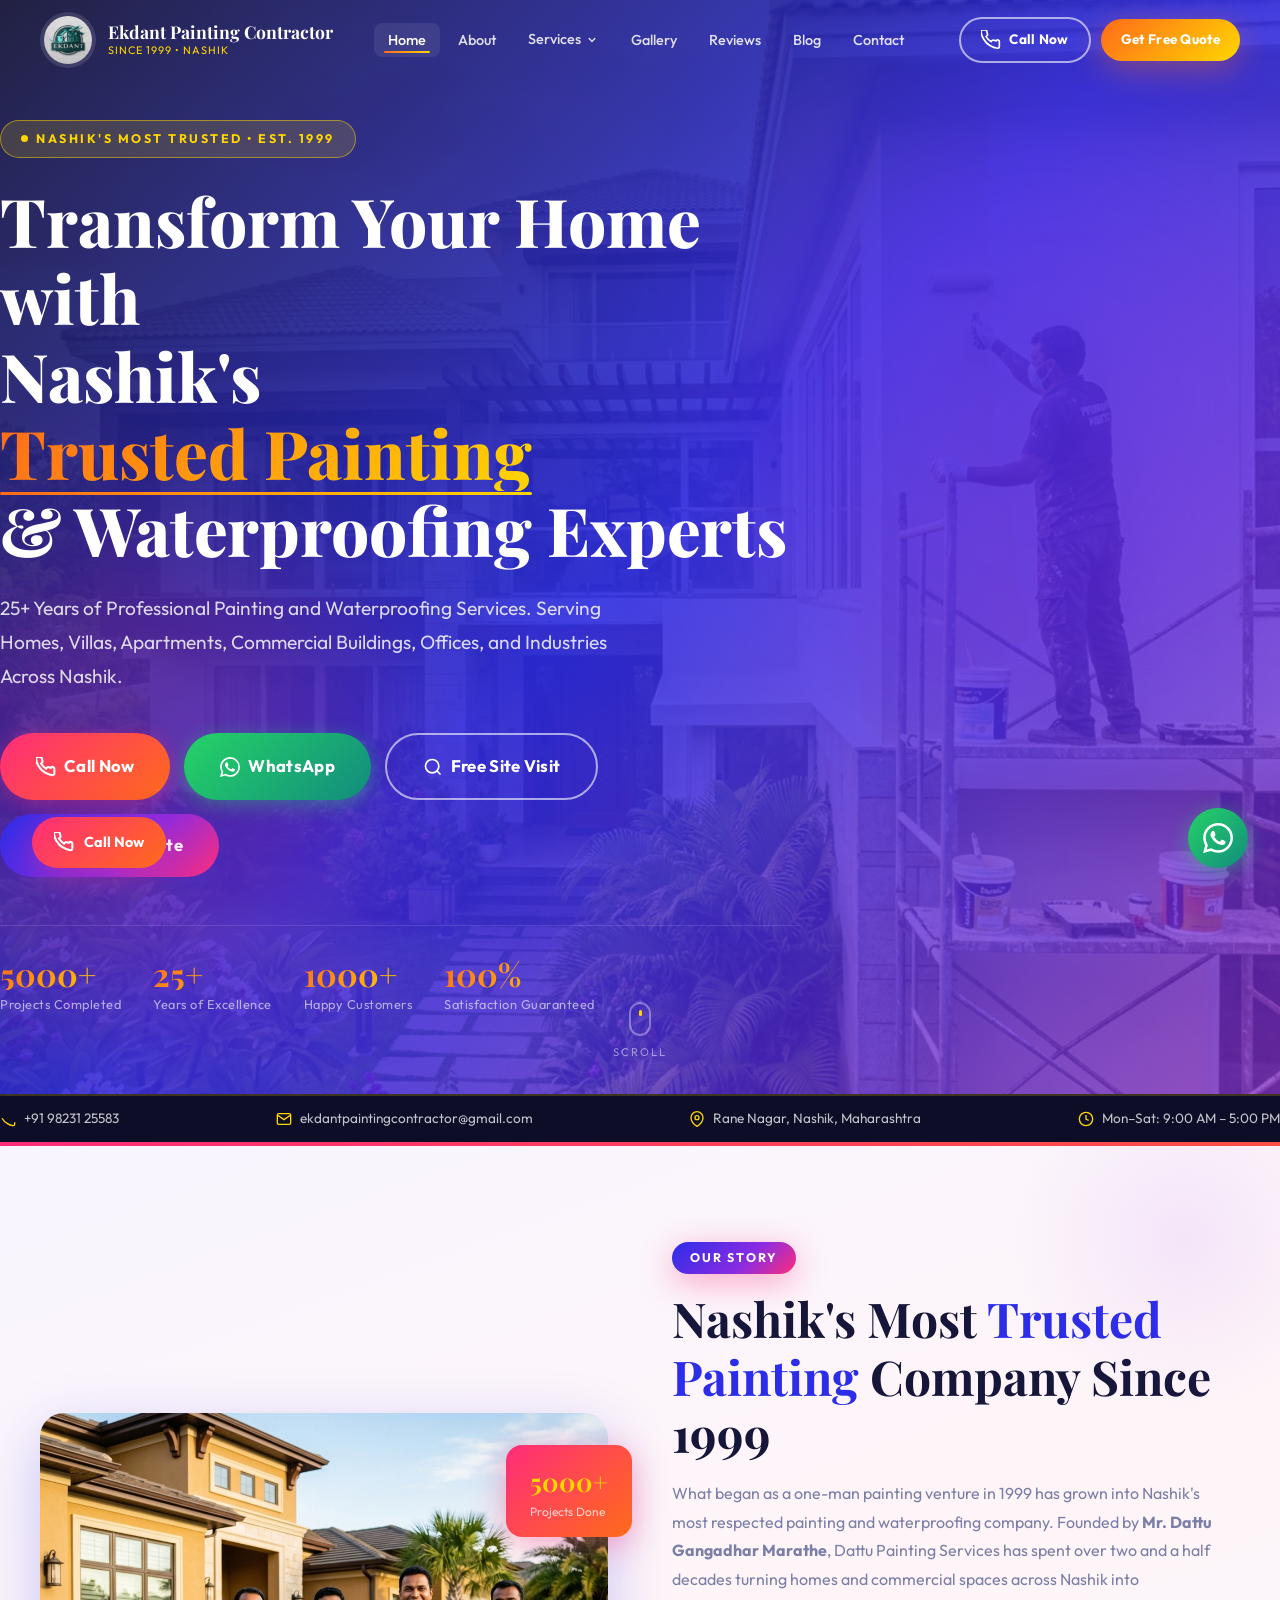
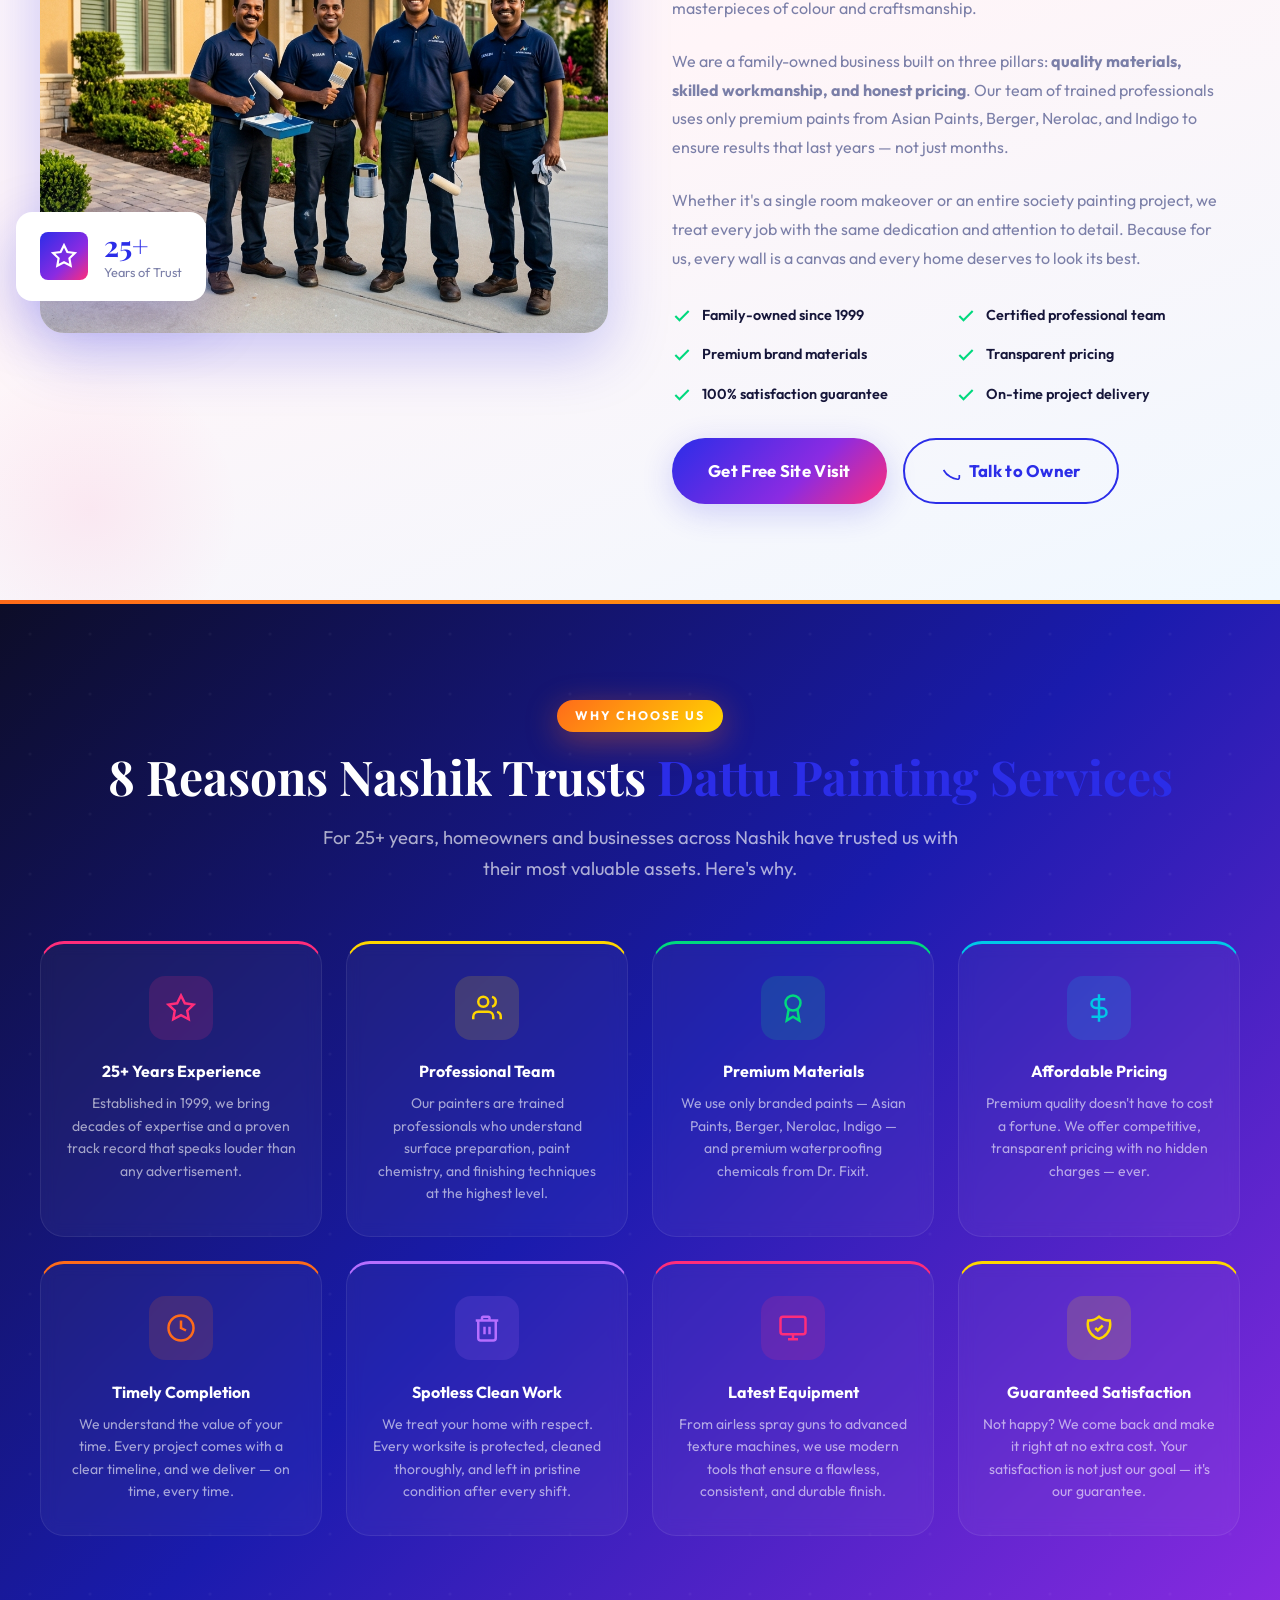
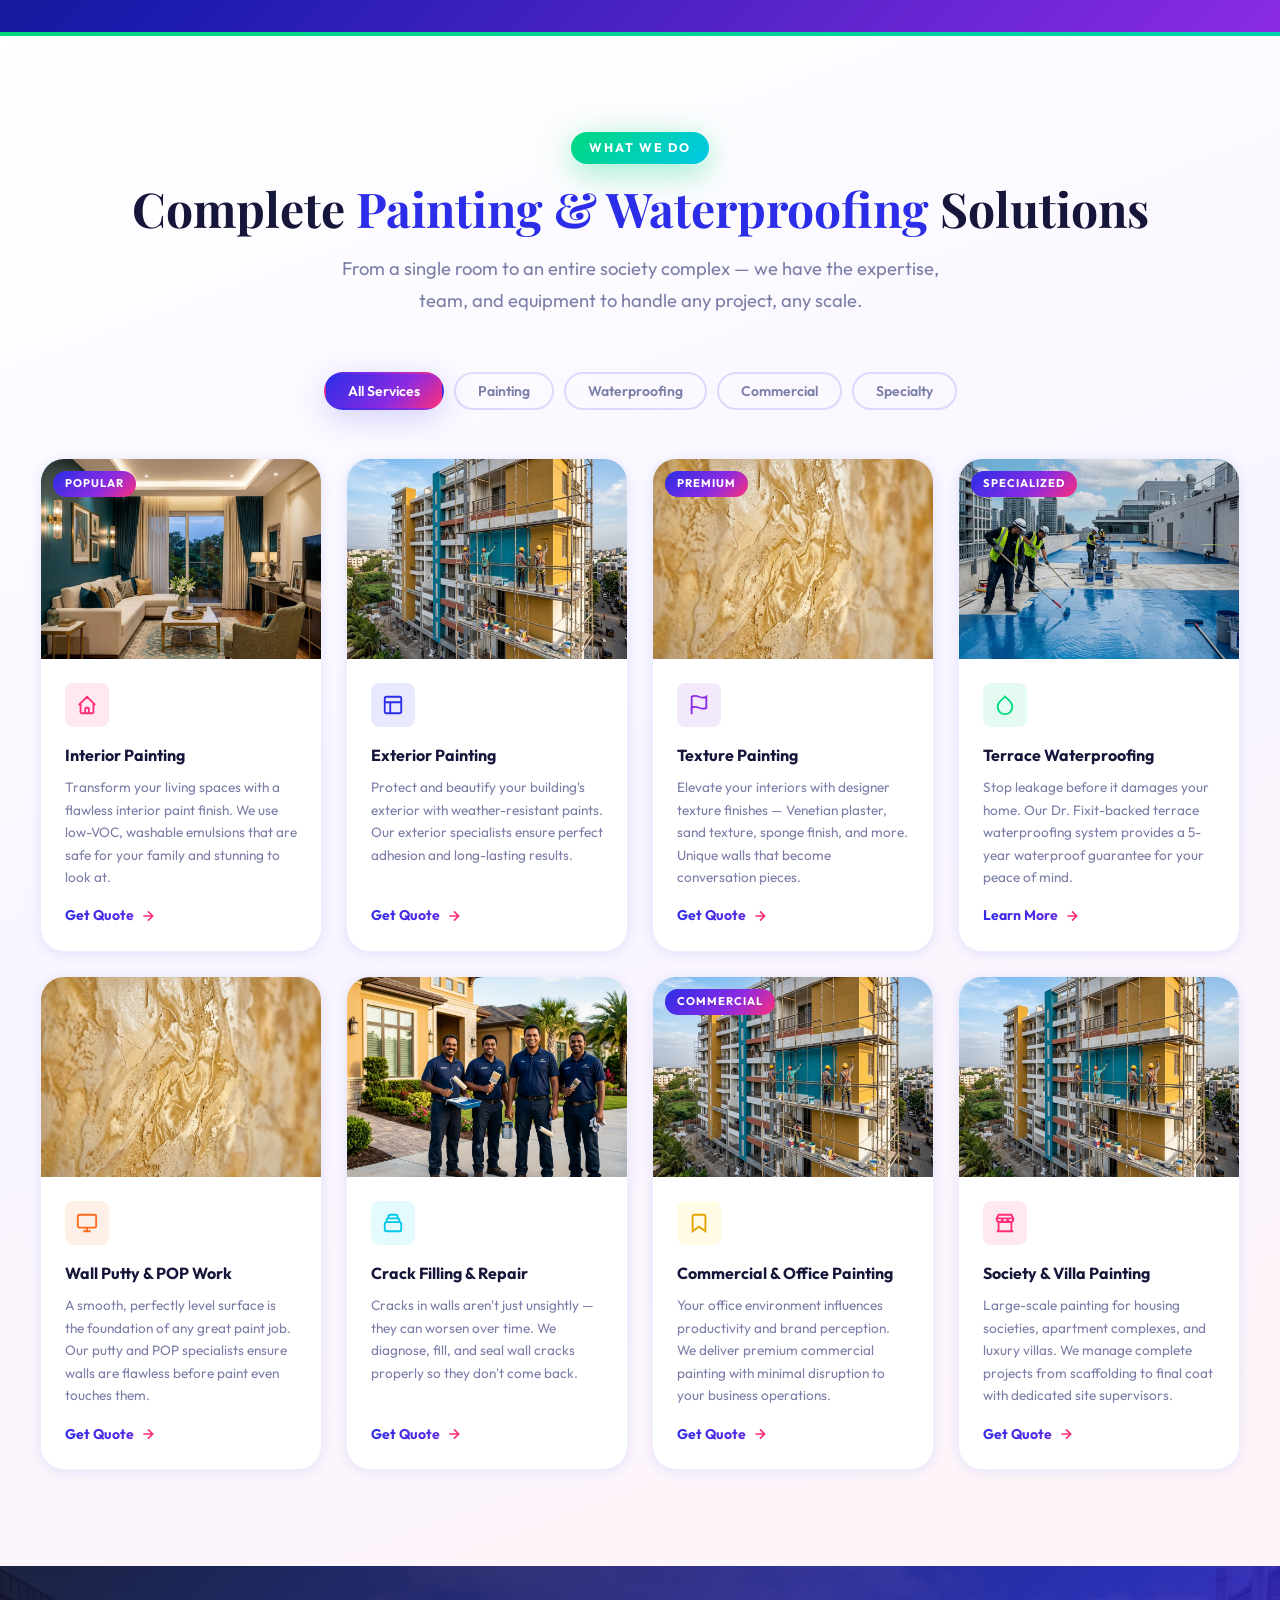
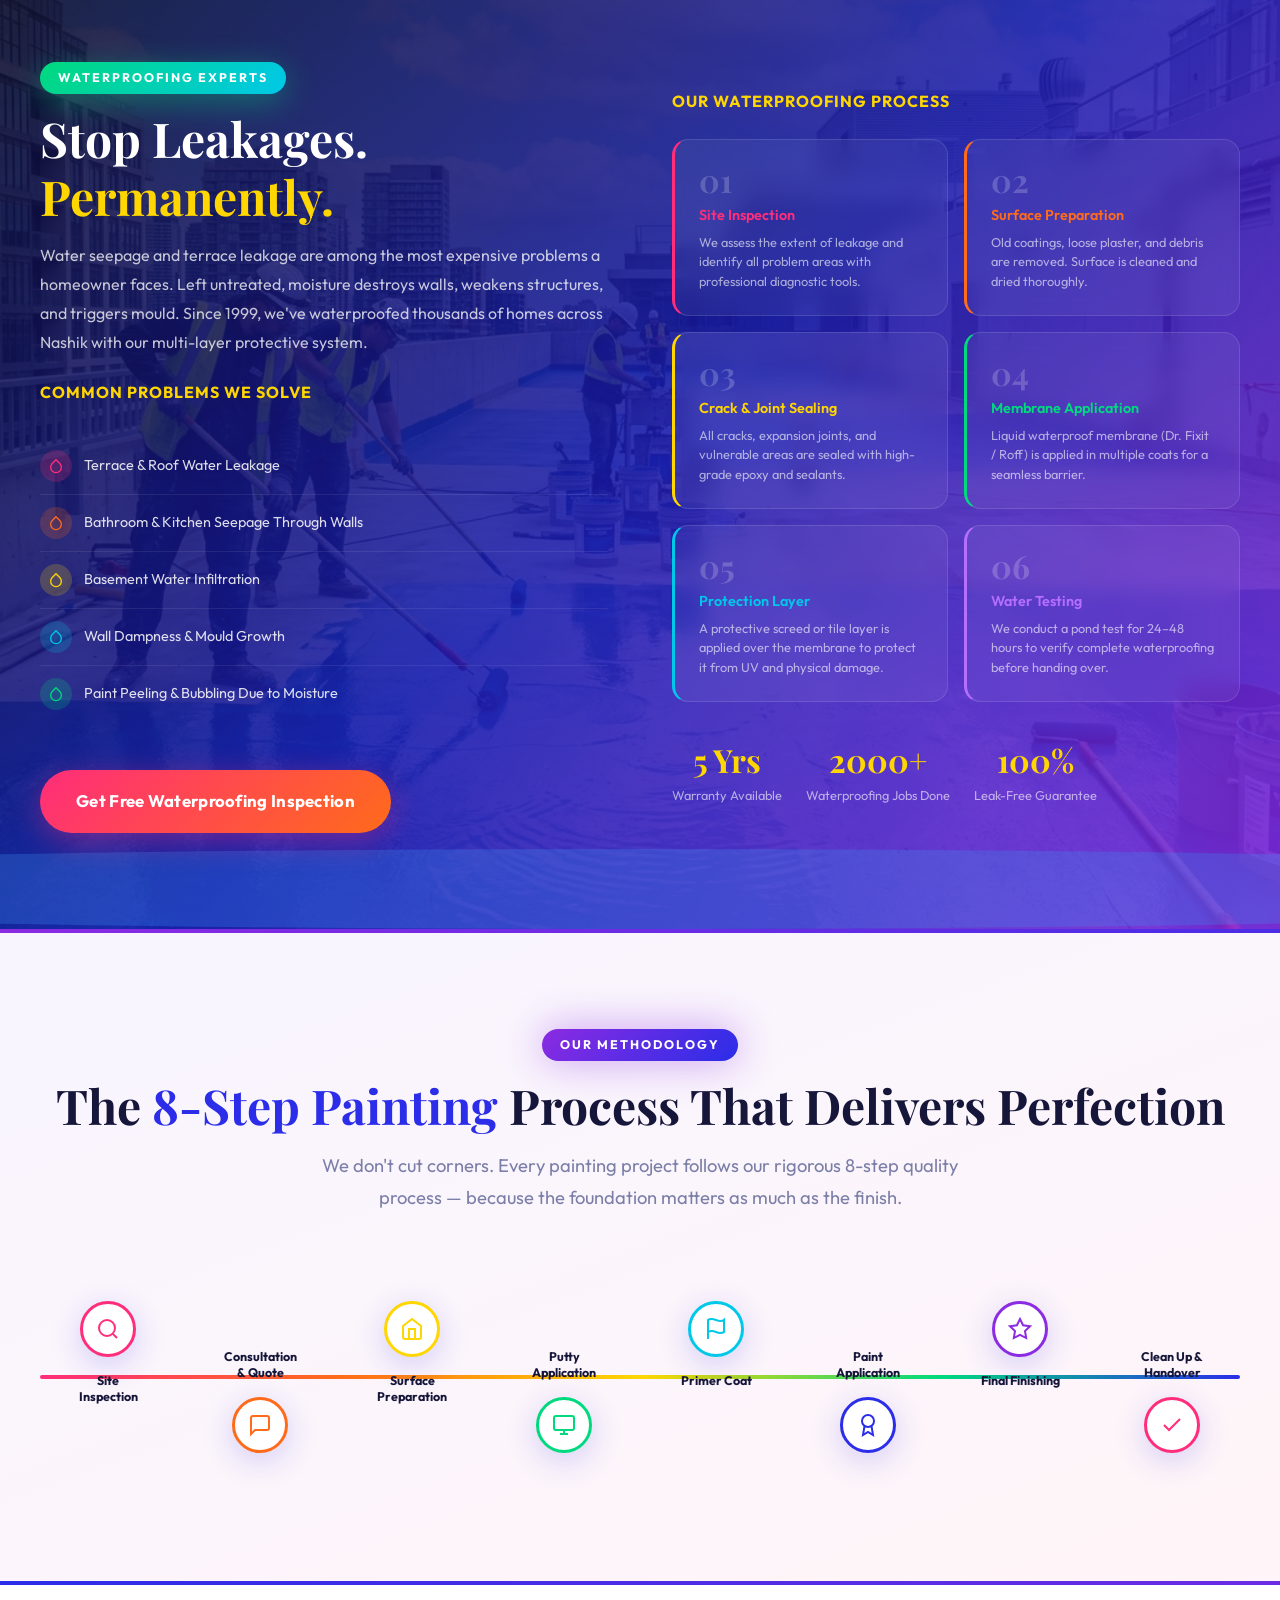
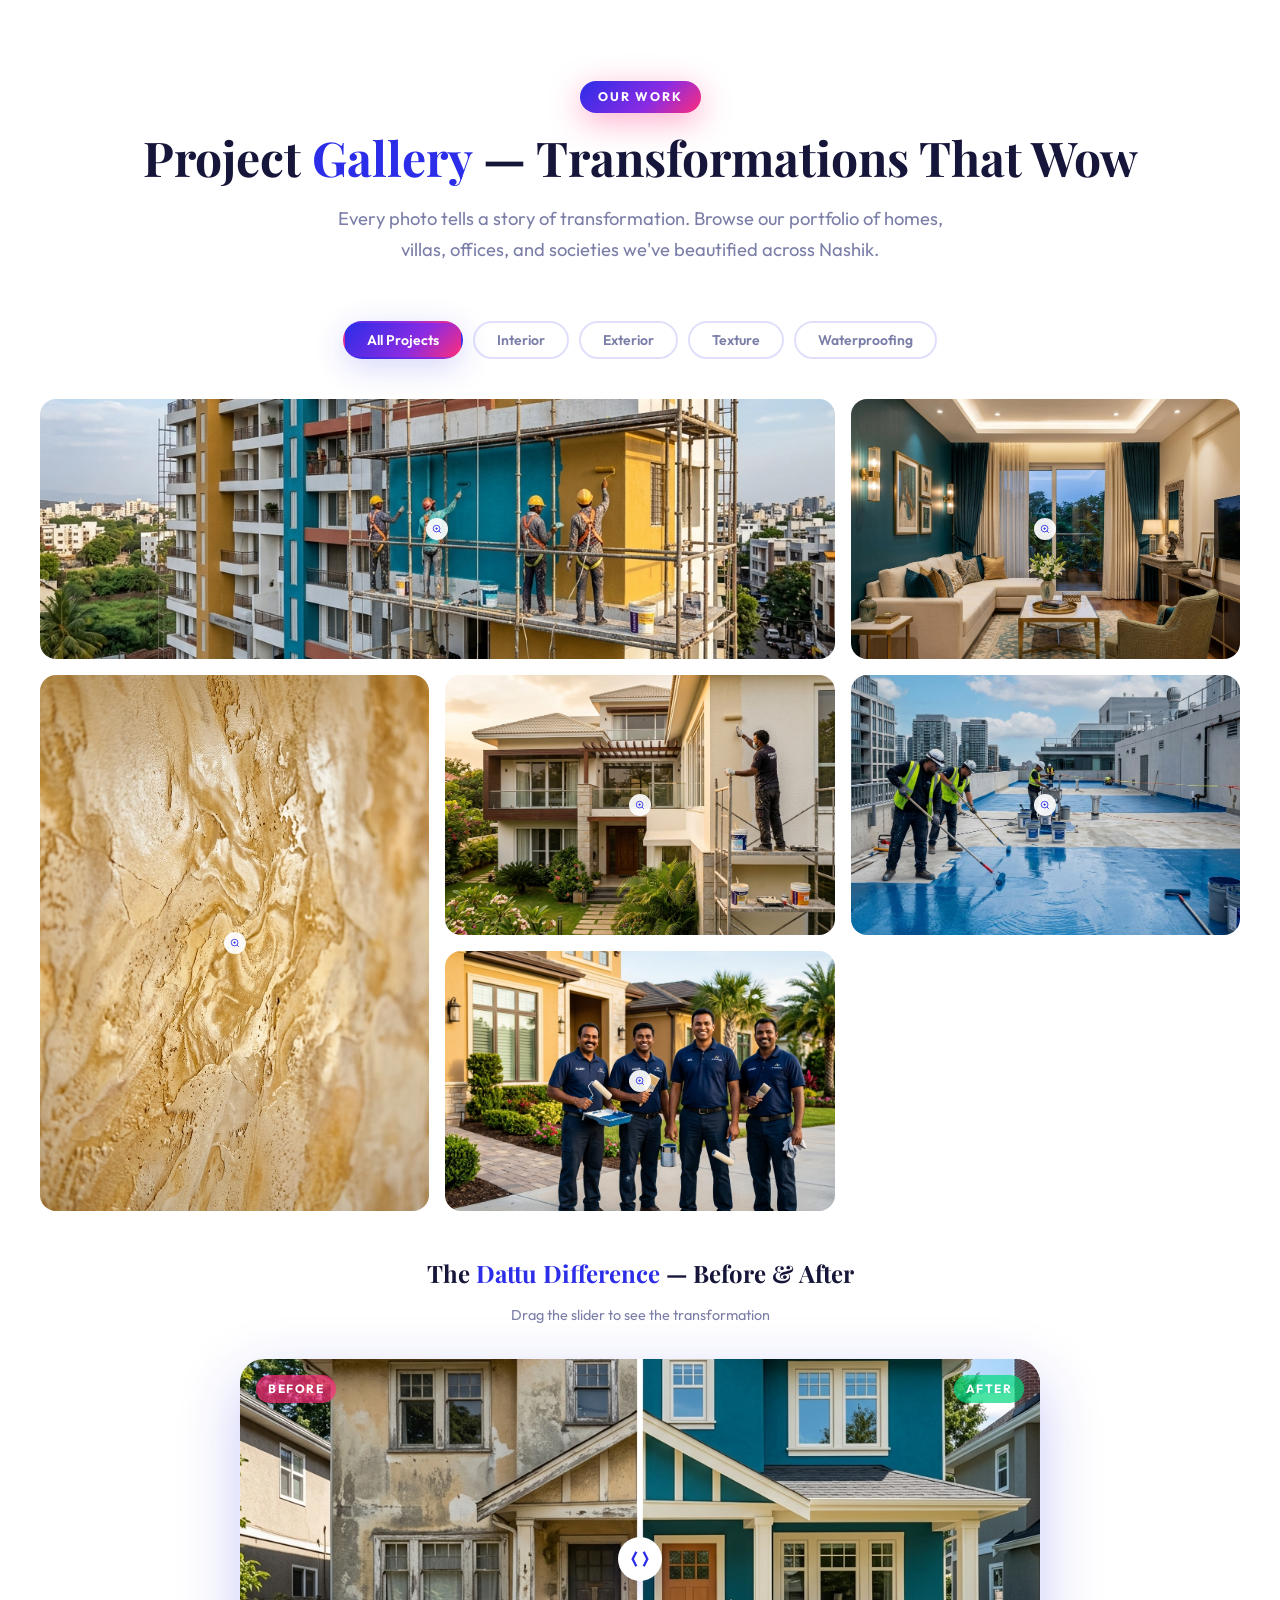
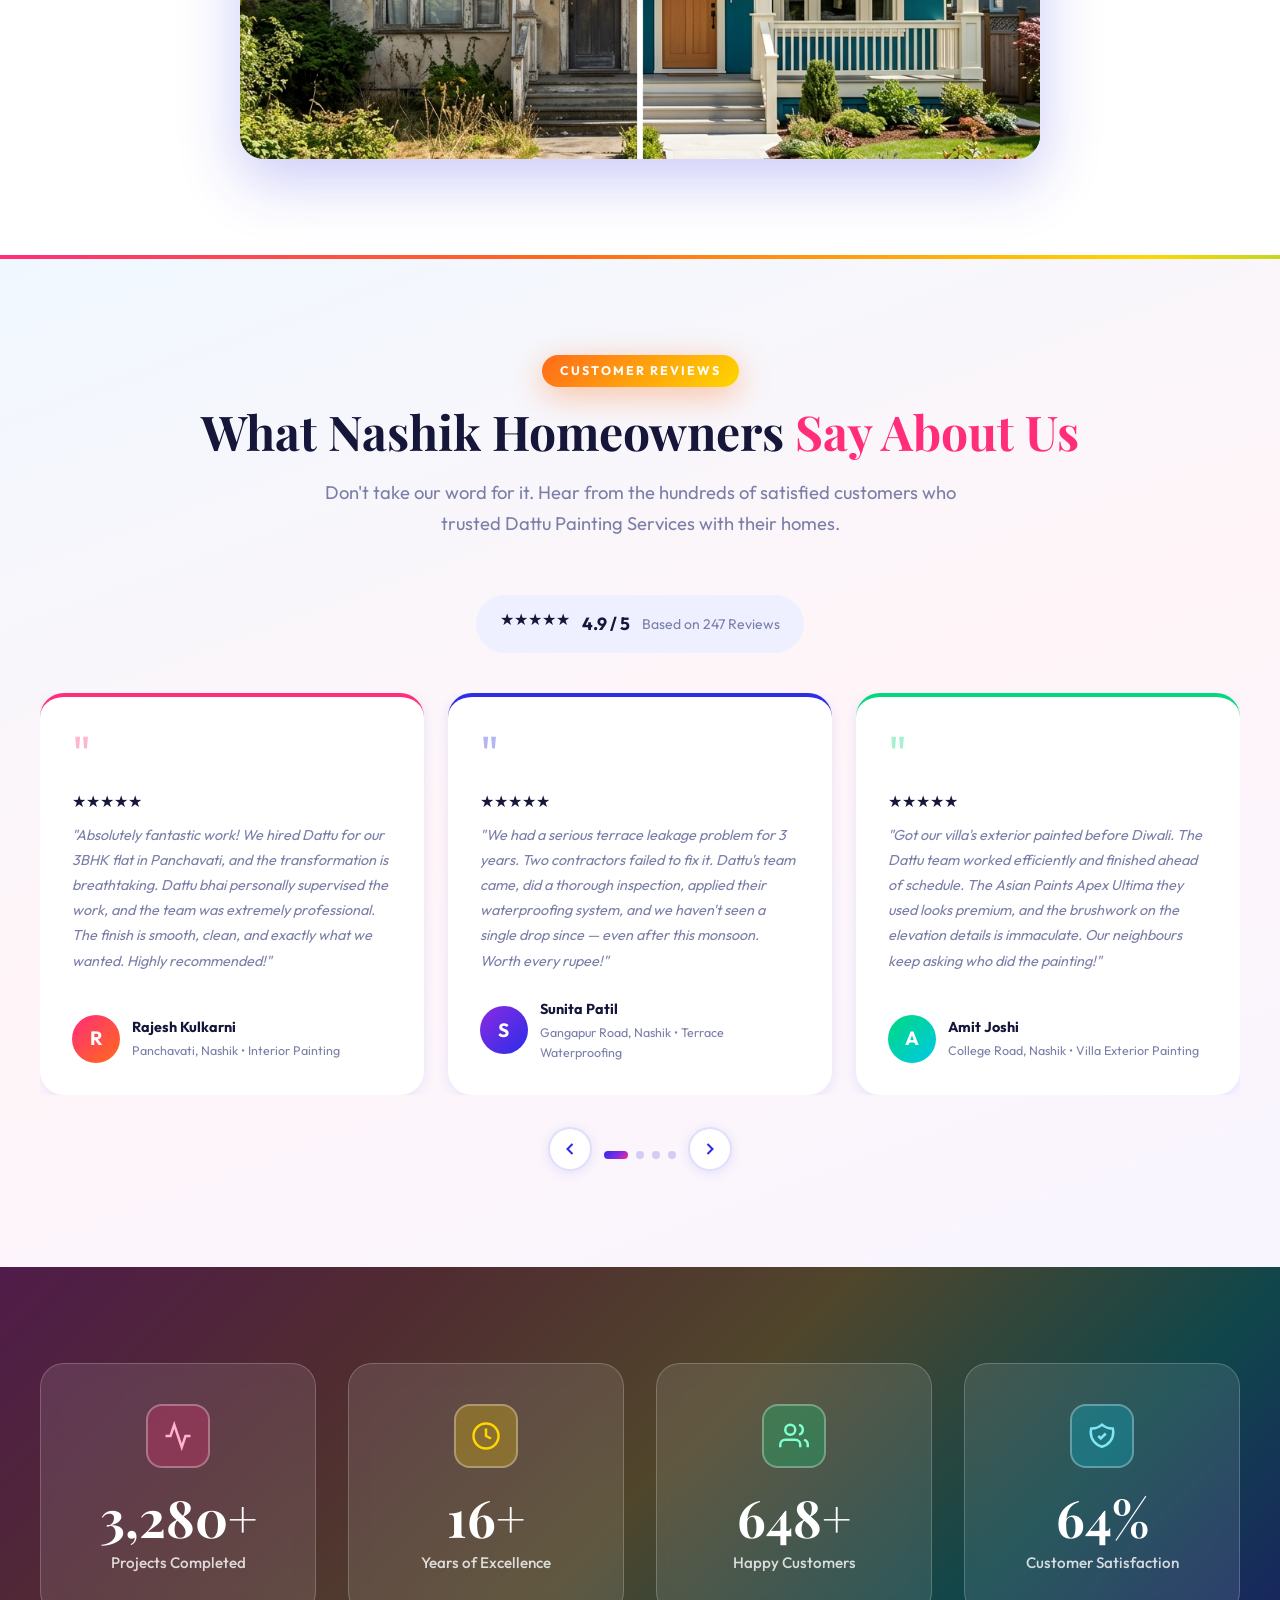
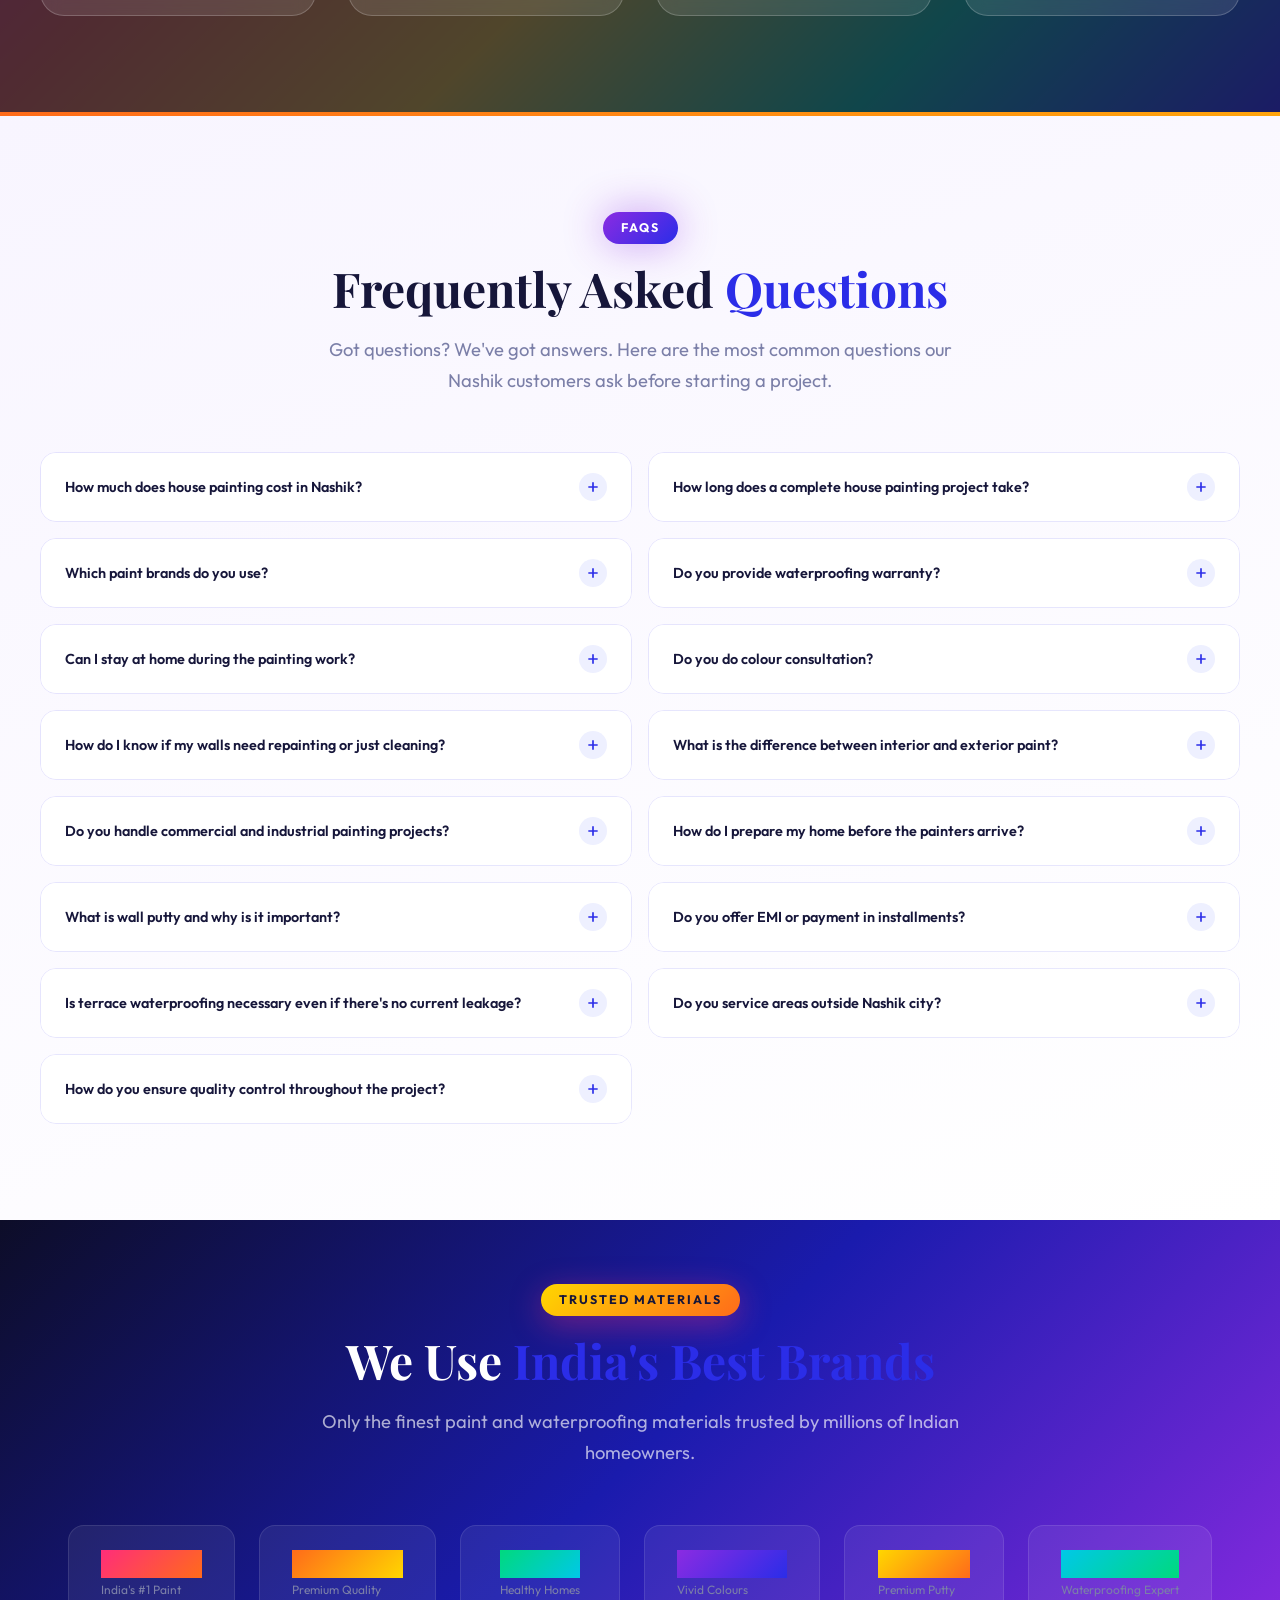
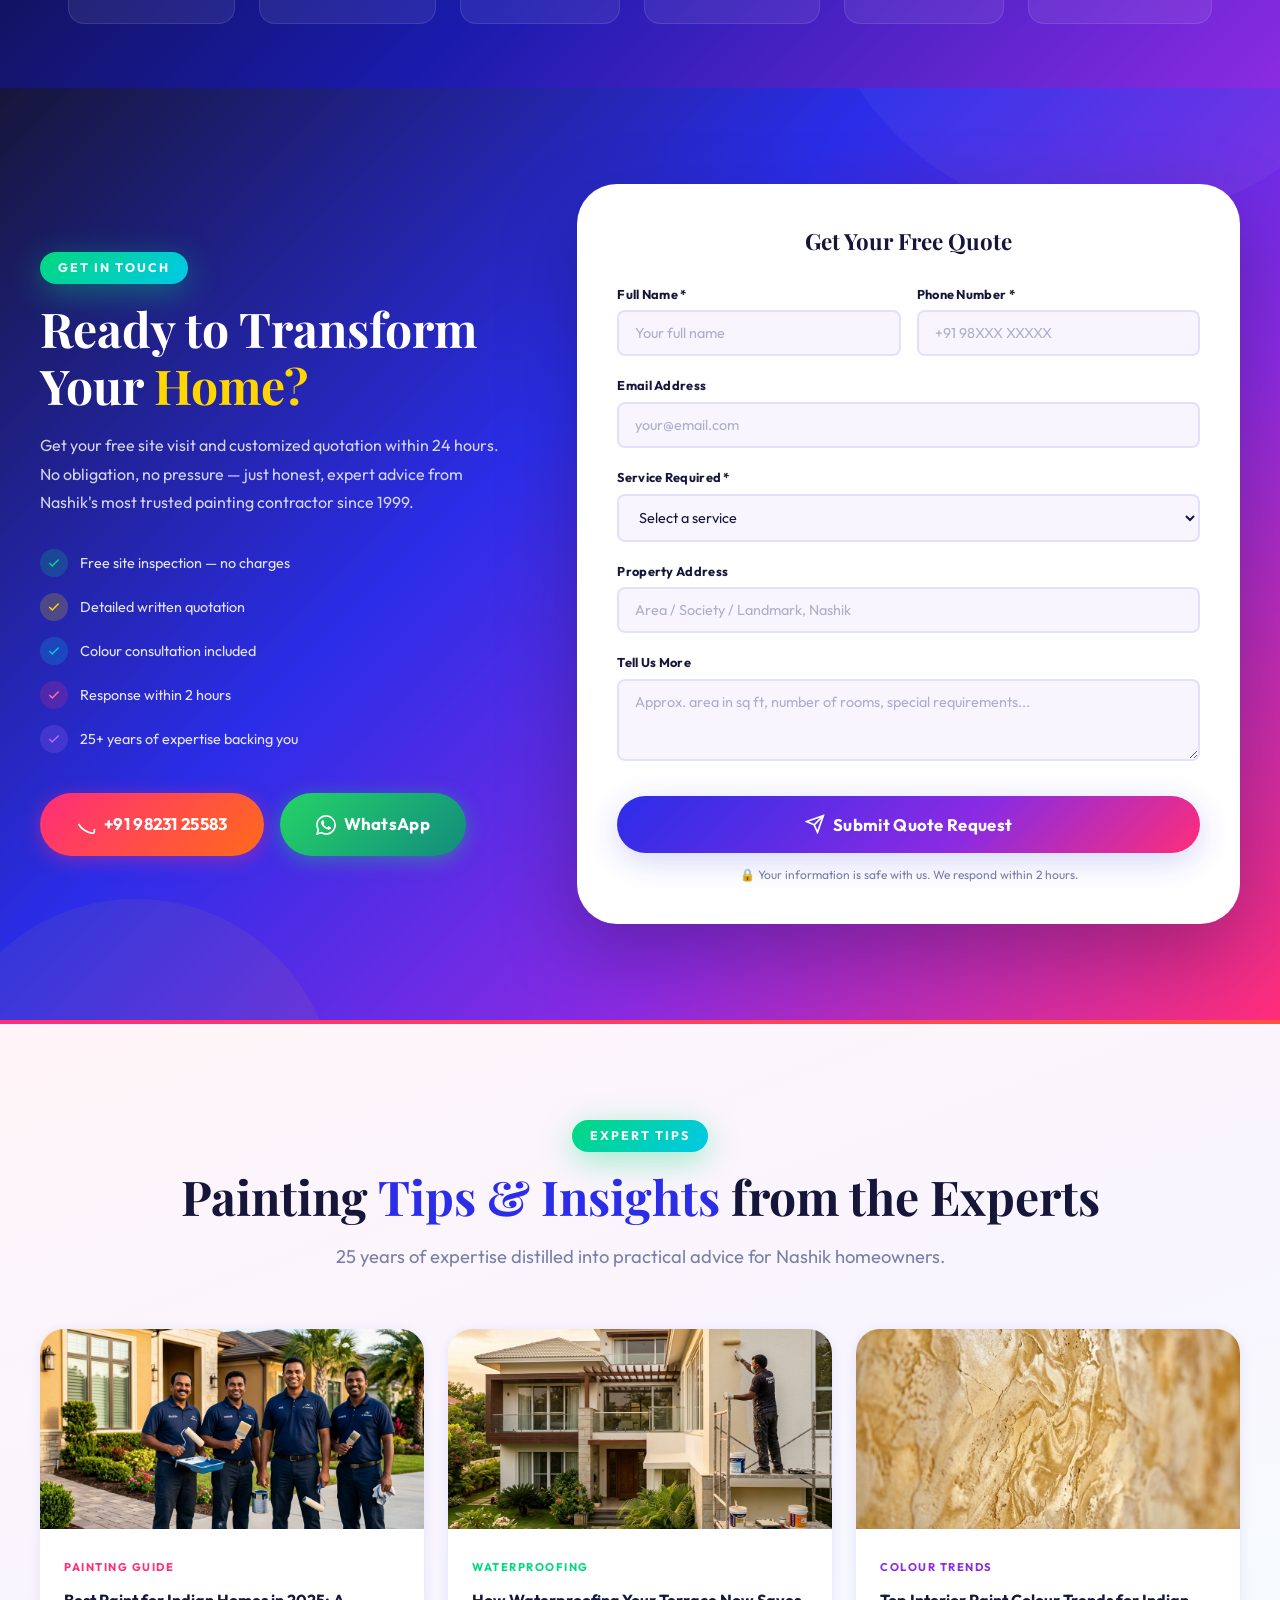
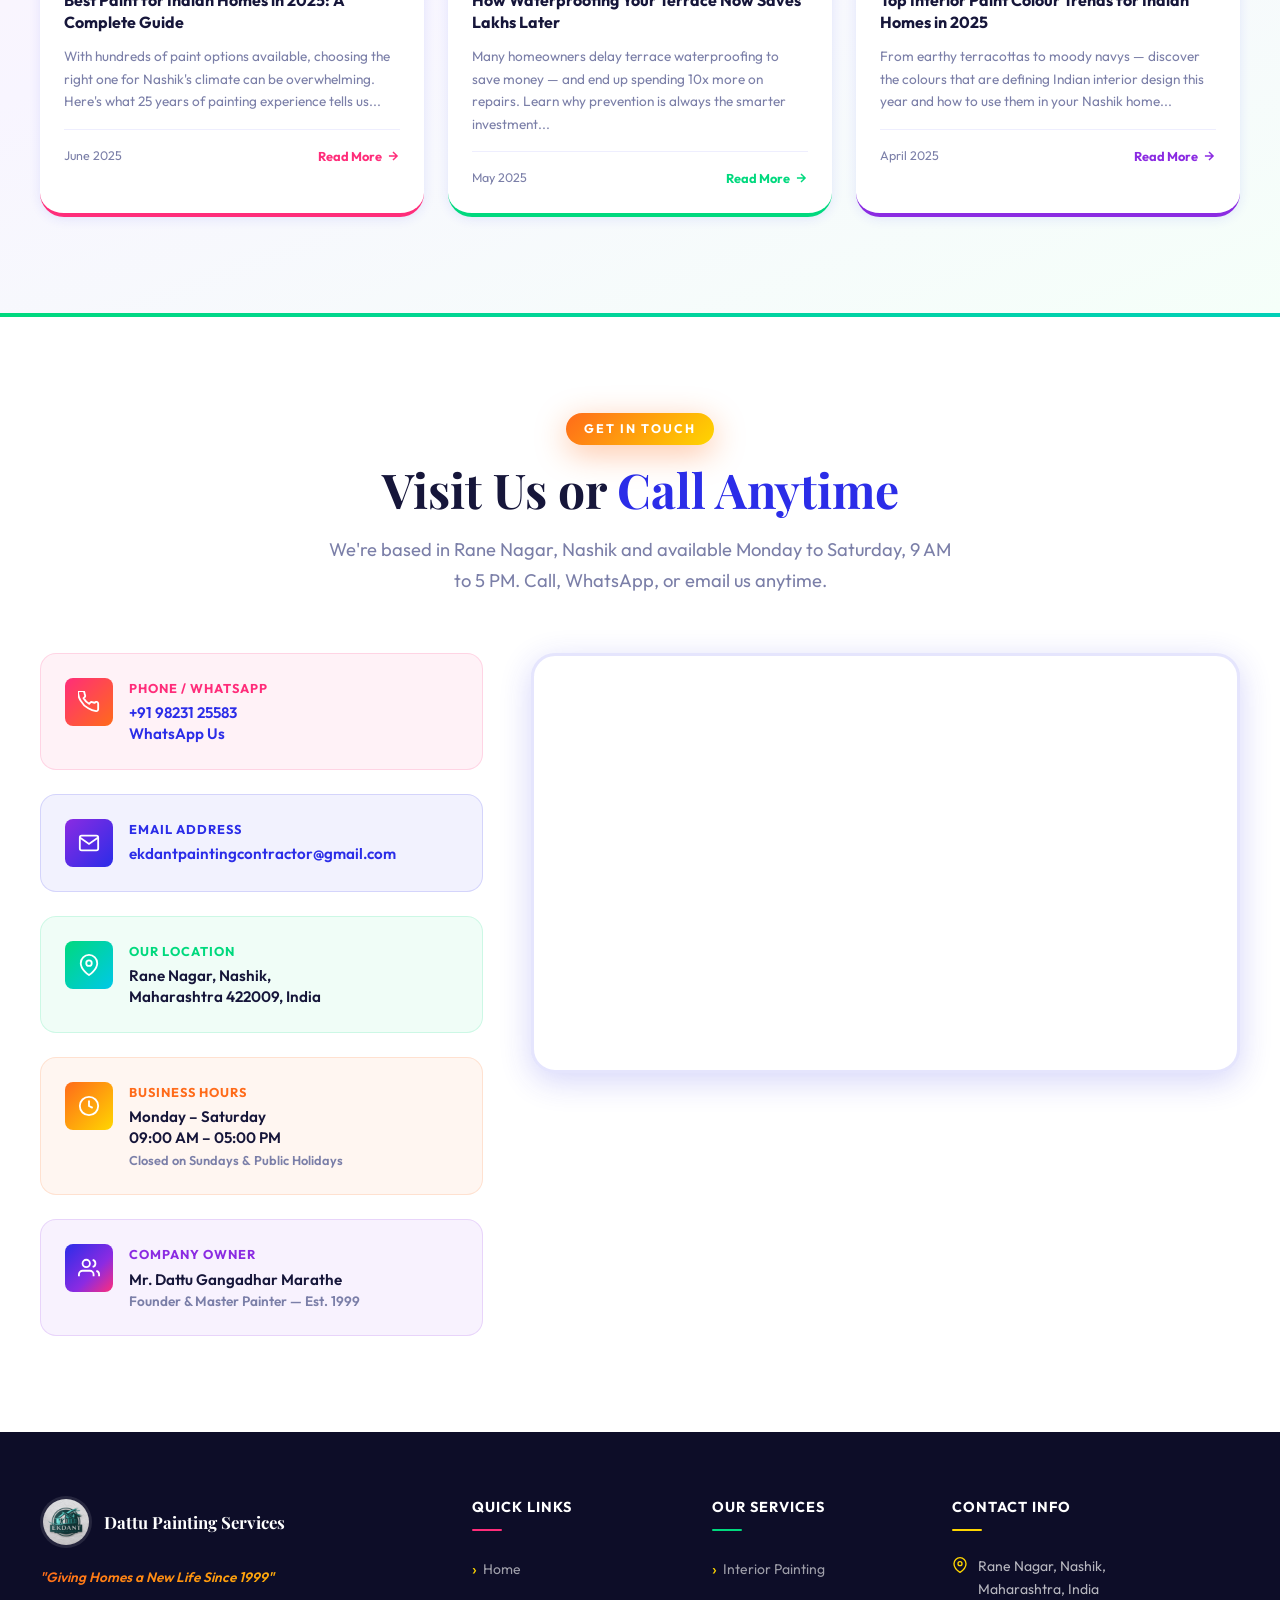
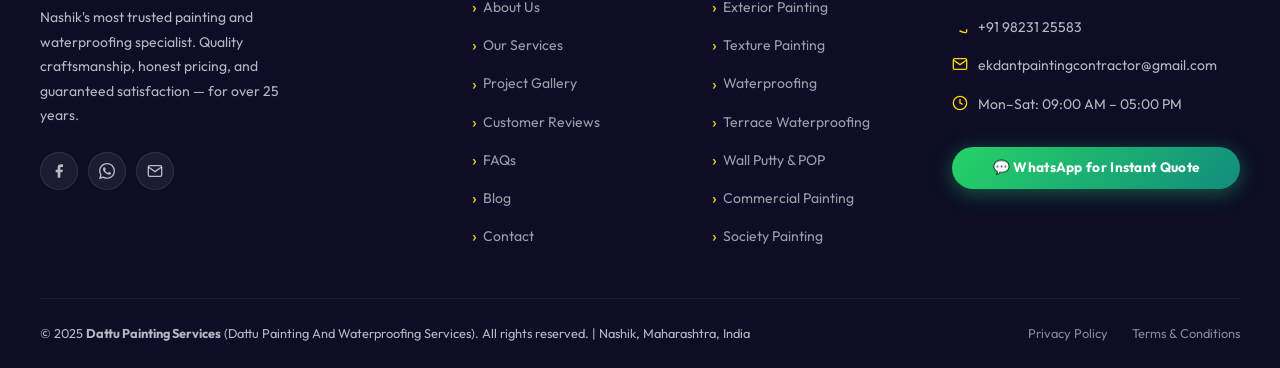
==== commit 9cec34c1: "Fix: Reverted mixed English-Marathi Hero title and subtitle to full English in mr/index.html as requ" ====
--- a/mr/index.html
+++ b/mr/index.html
@@ -315,11 +315,11 @@
           <h1 class="hero-title">
             Transform Your Home with<br />
             Nashik's <span class="highlight">Trusted Painting</span><br />
-            &amp; वॉटरप्रूफिंग Experts
+            &amp; Waterproofing Experts
           </h1>
 
           <p class="hero-subtitle">
-            25+ Years of Professional Painting and वॉटरप्रूफिंग Services.
+            25+ Years of Professional Painting and Waterproofing Services.
             Serving Homes, Villas, Apartments, Commercial Buildings, Offices,
             and Industries Across Nashik.
           </p>
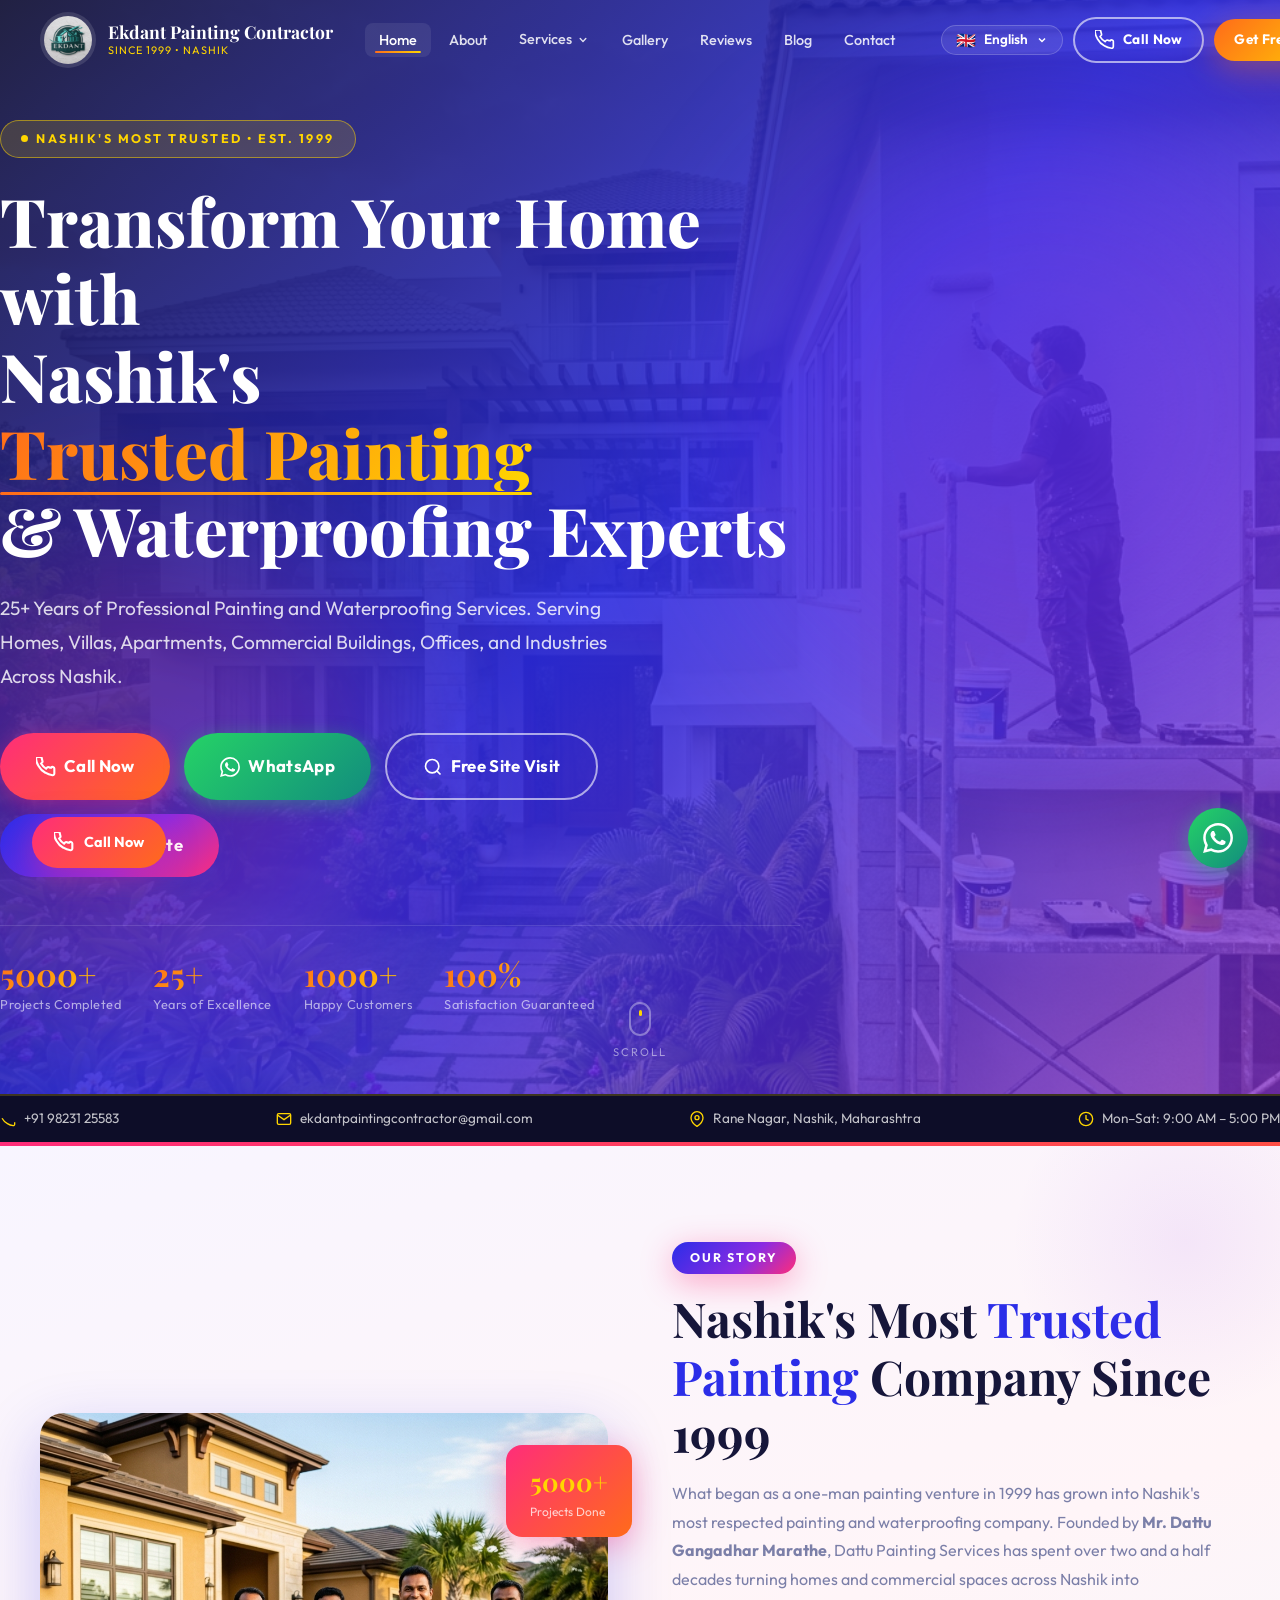
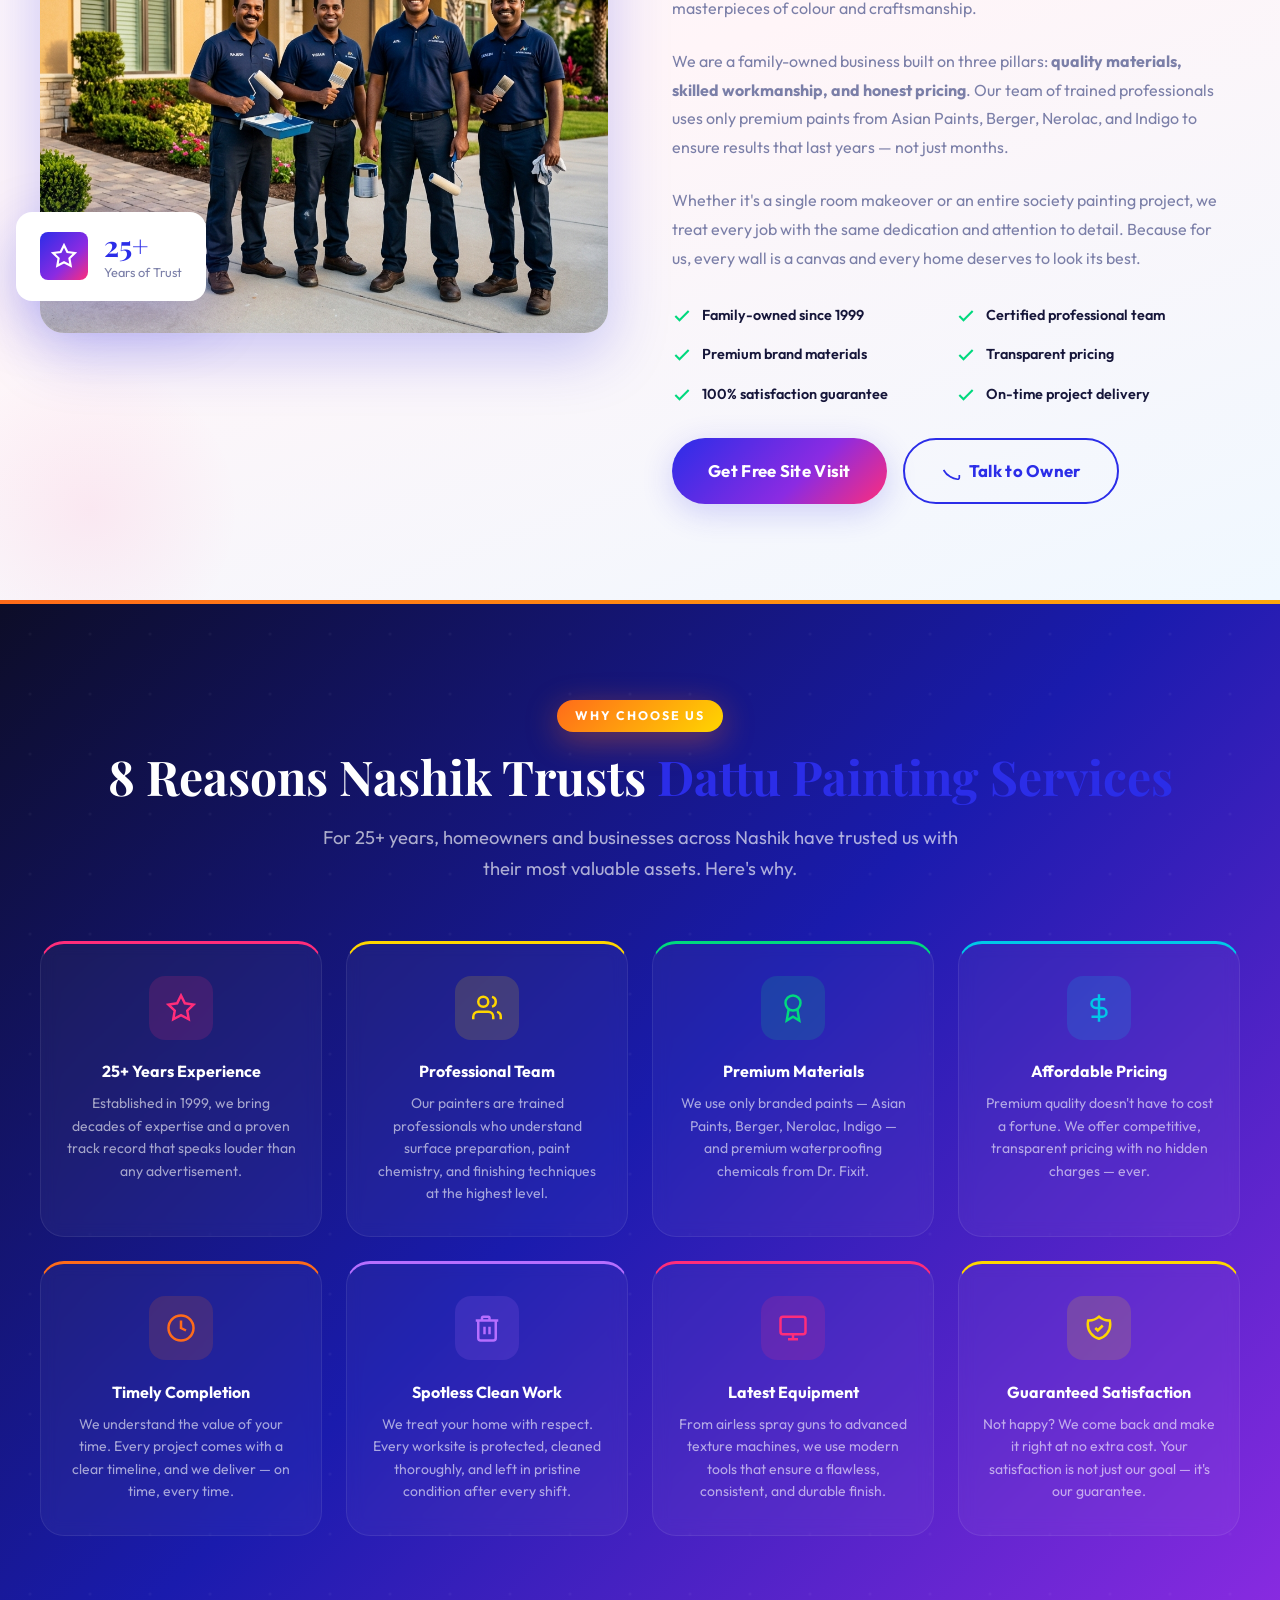
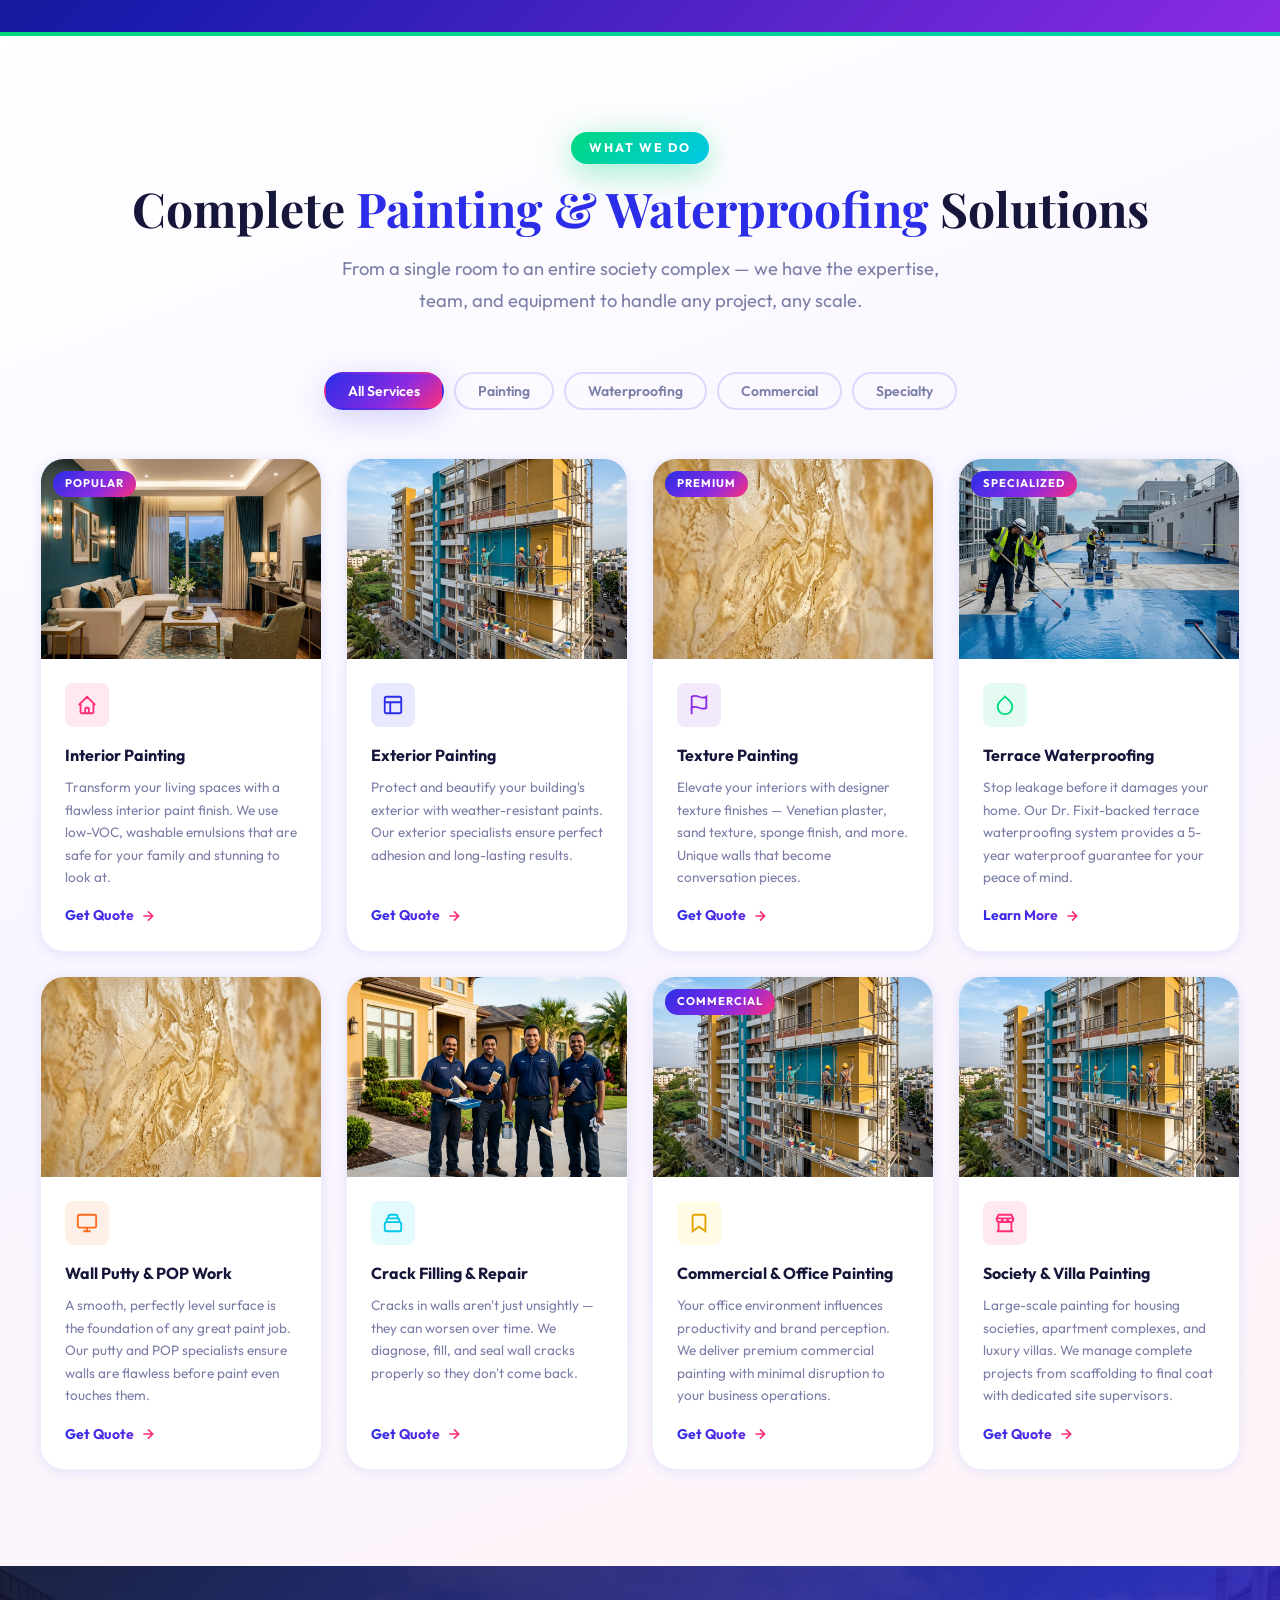
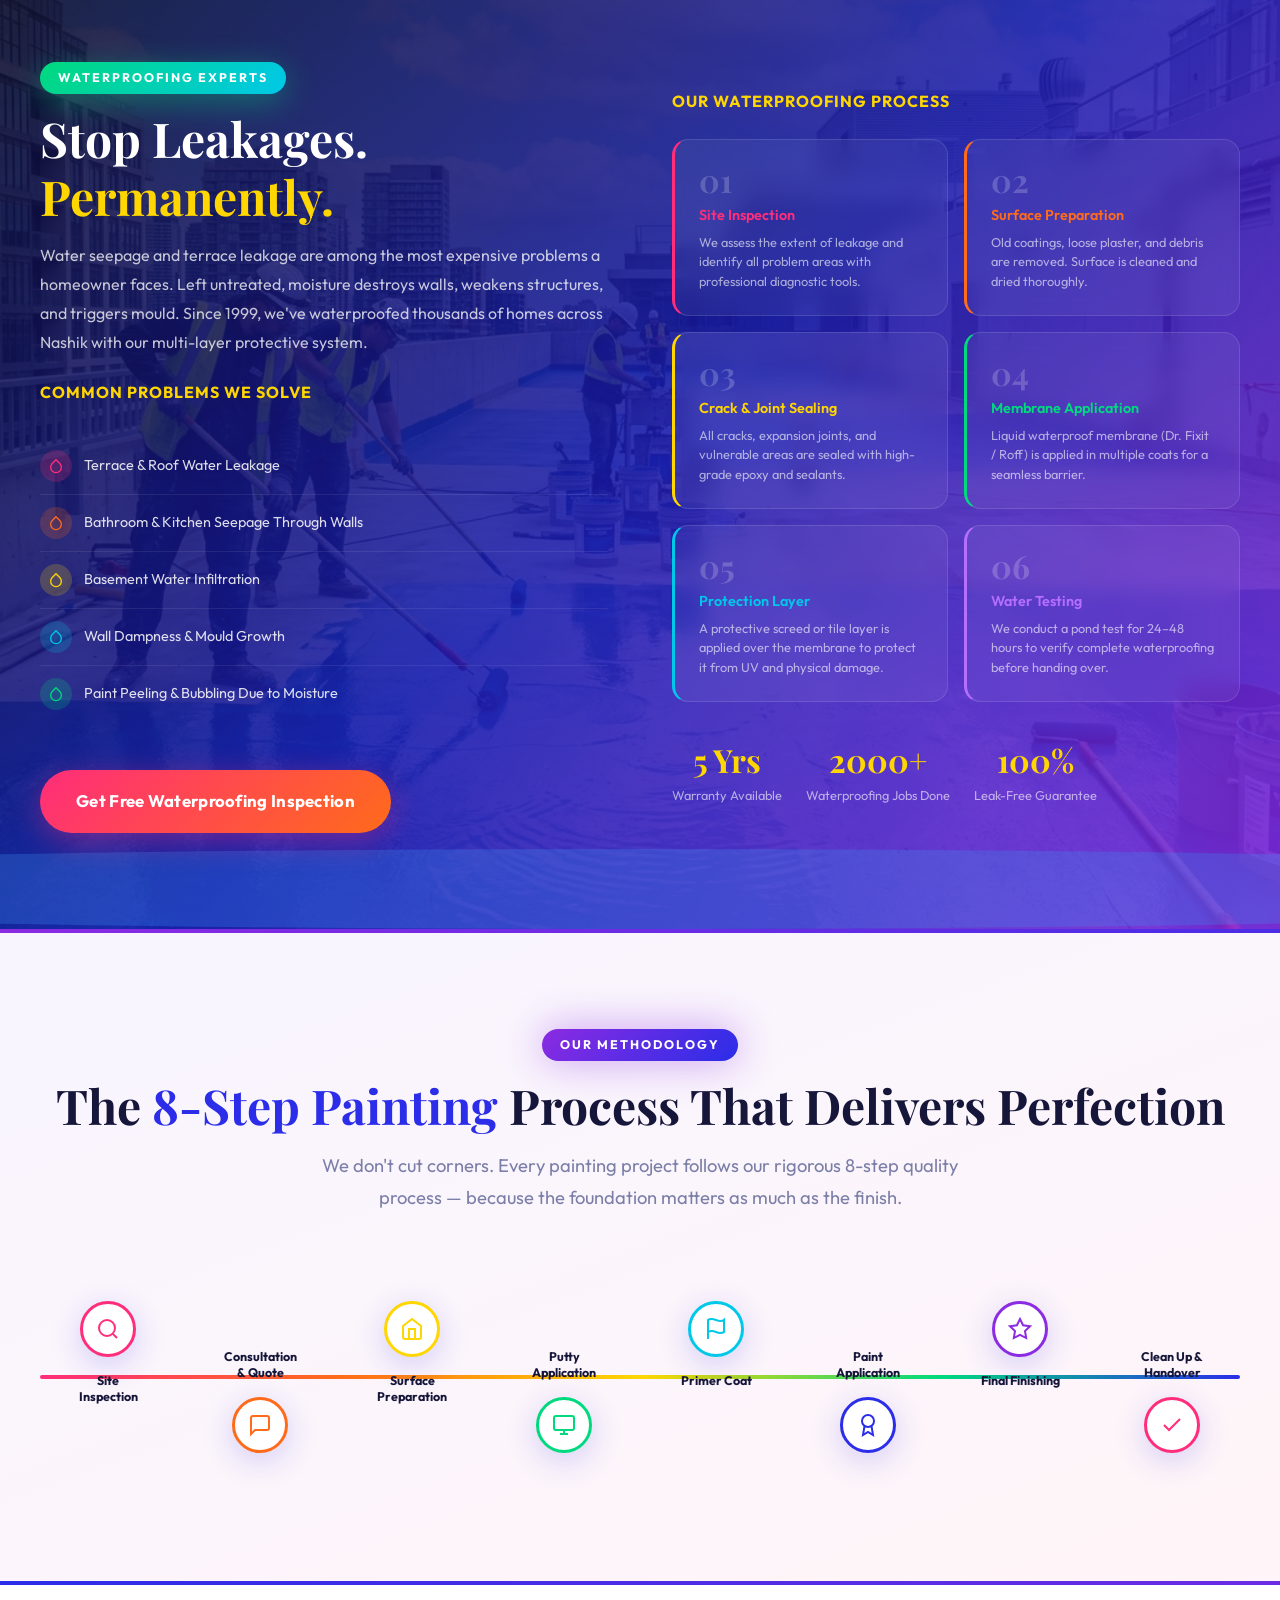
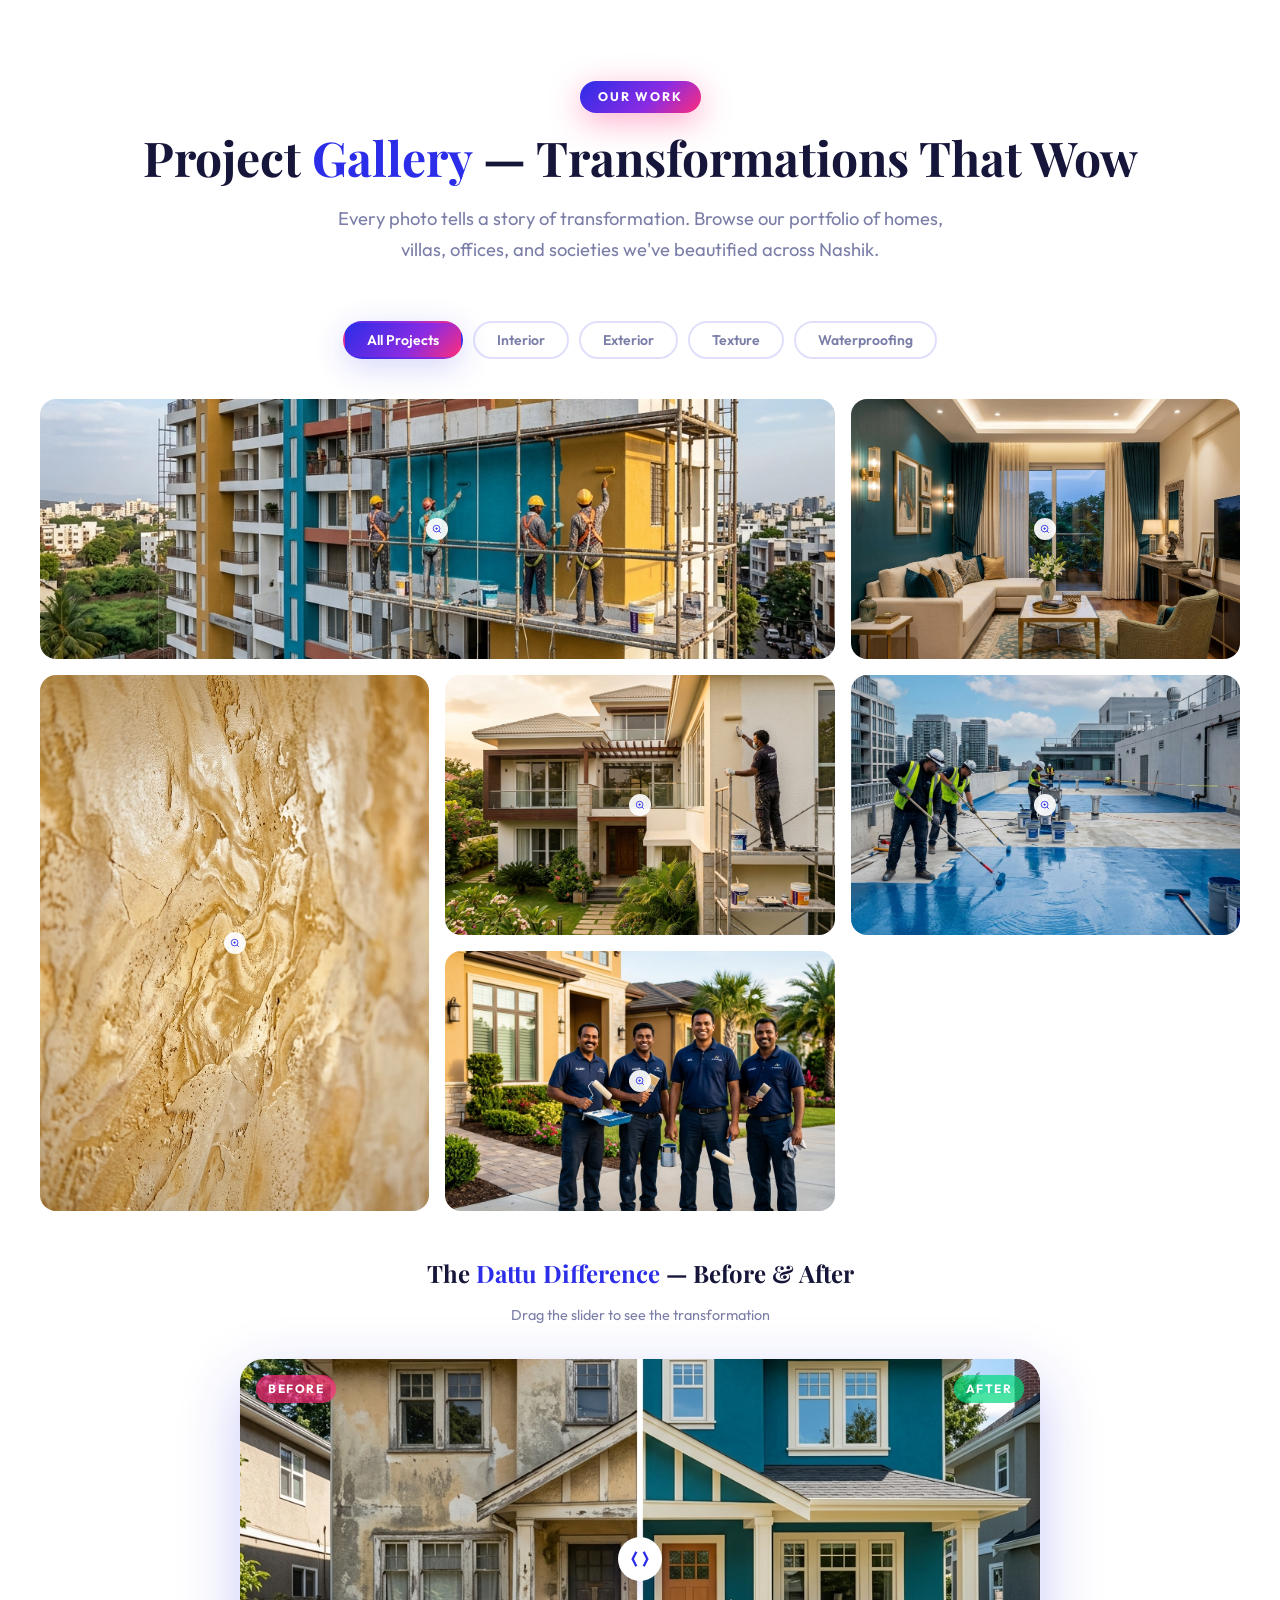
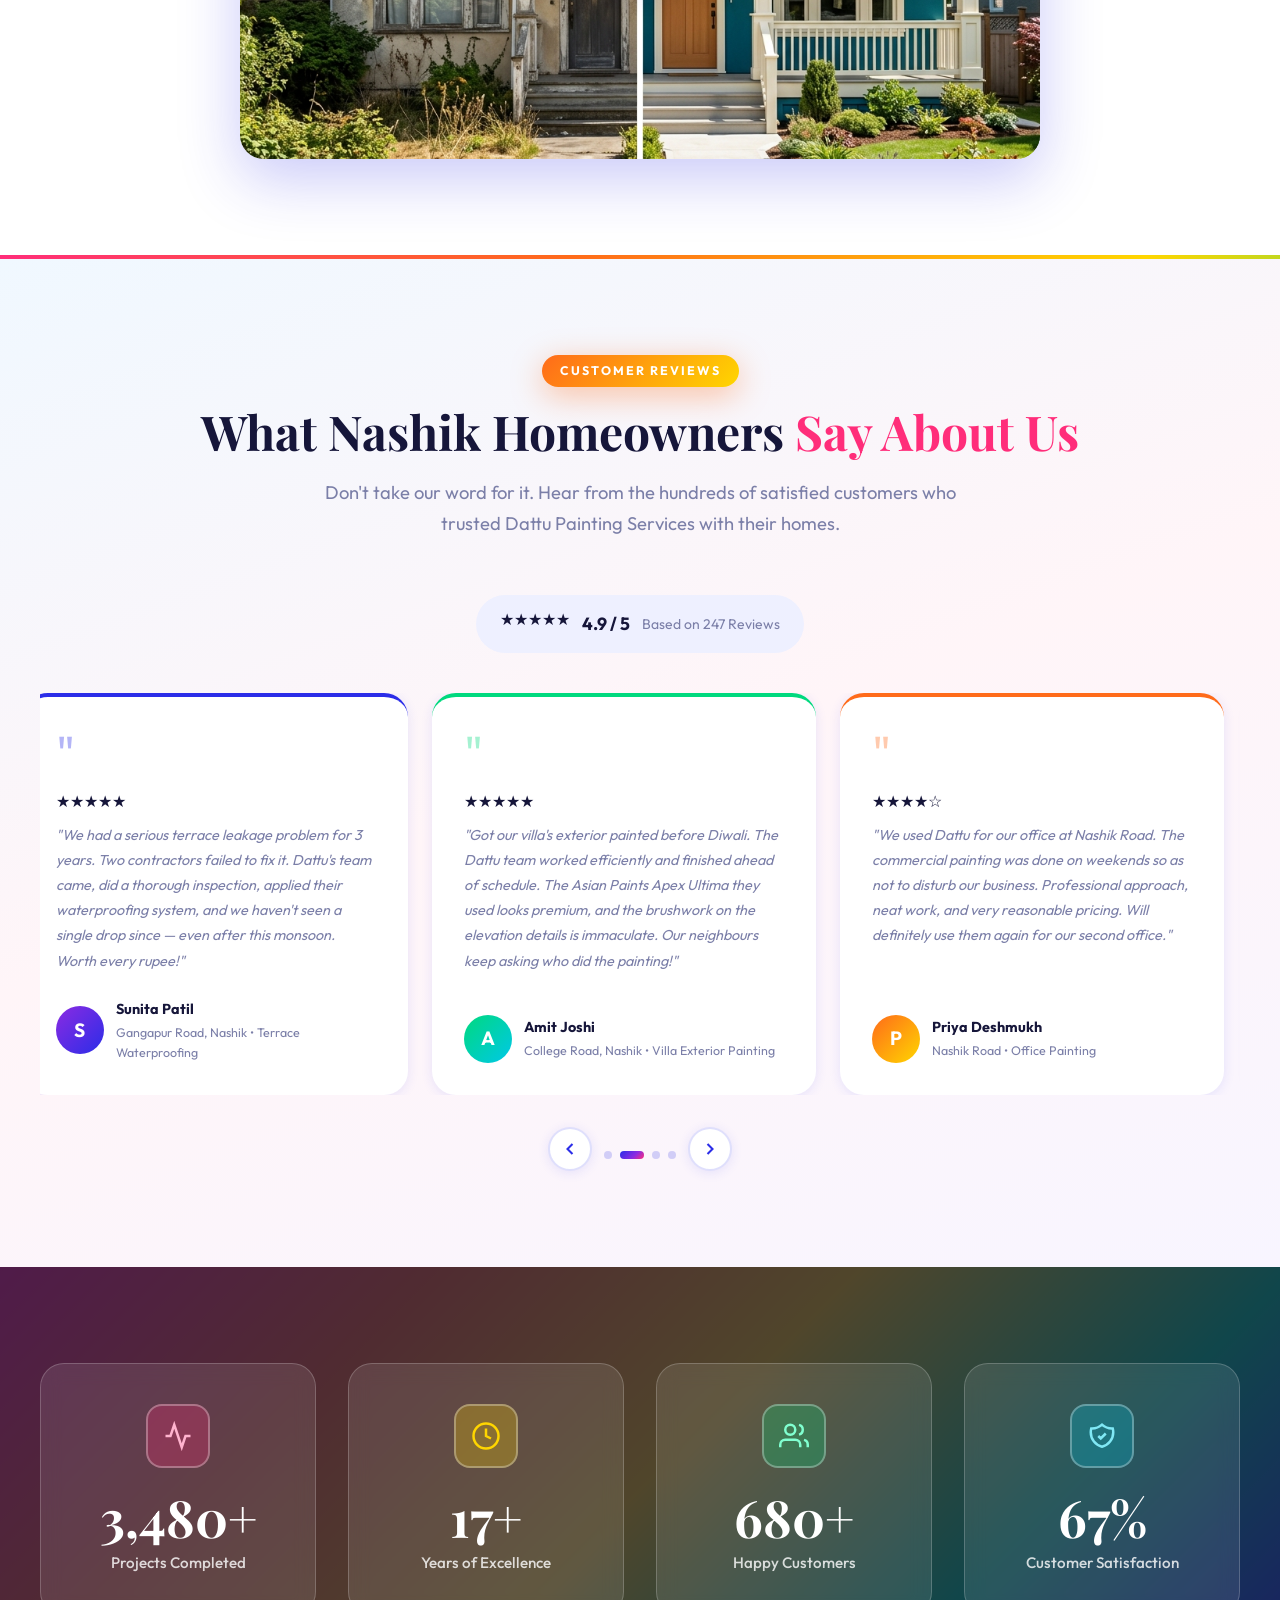
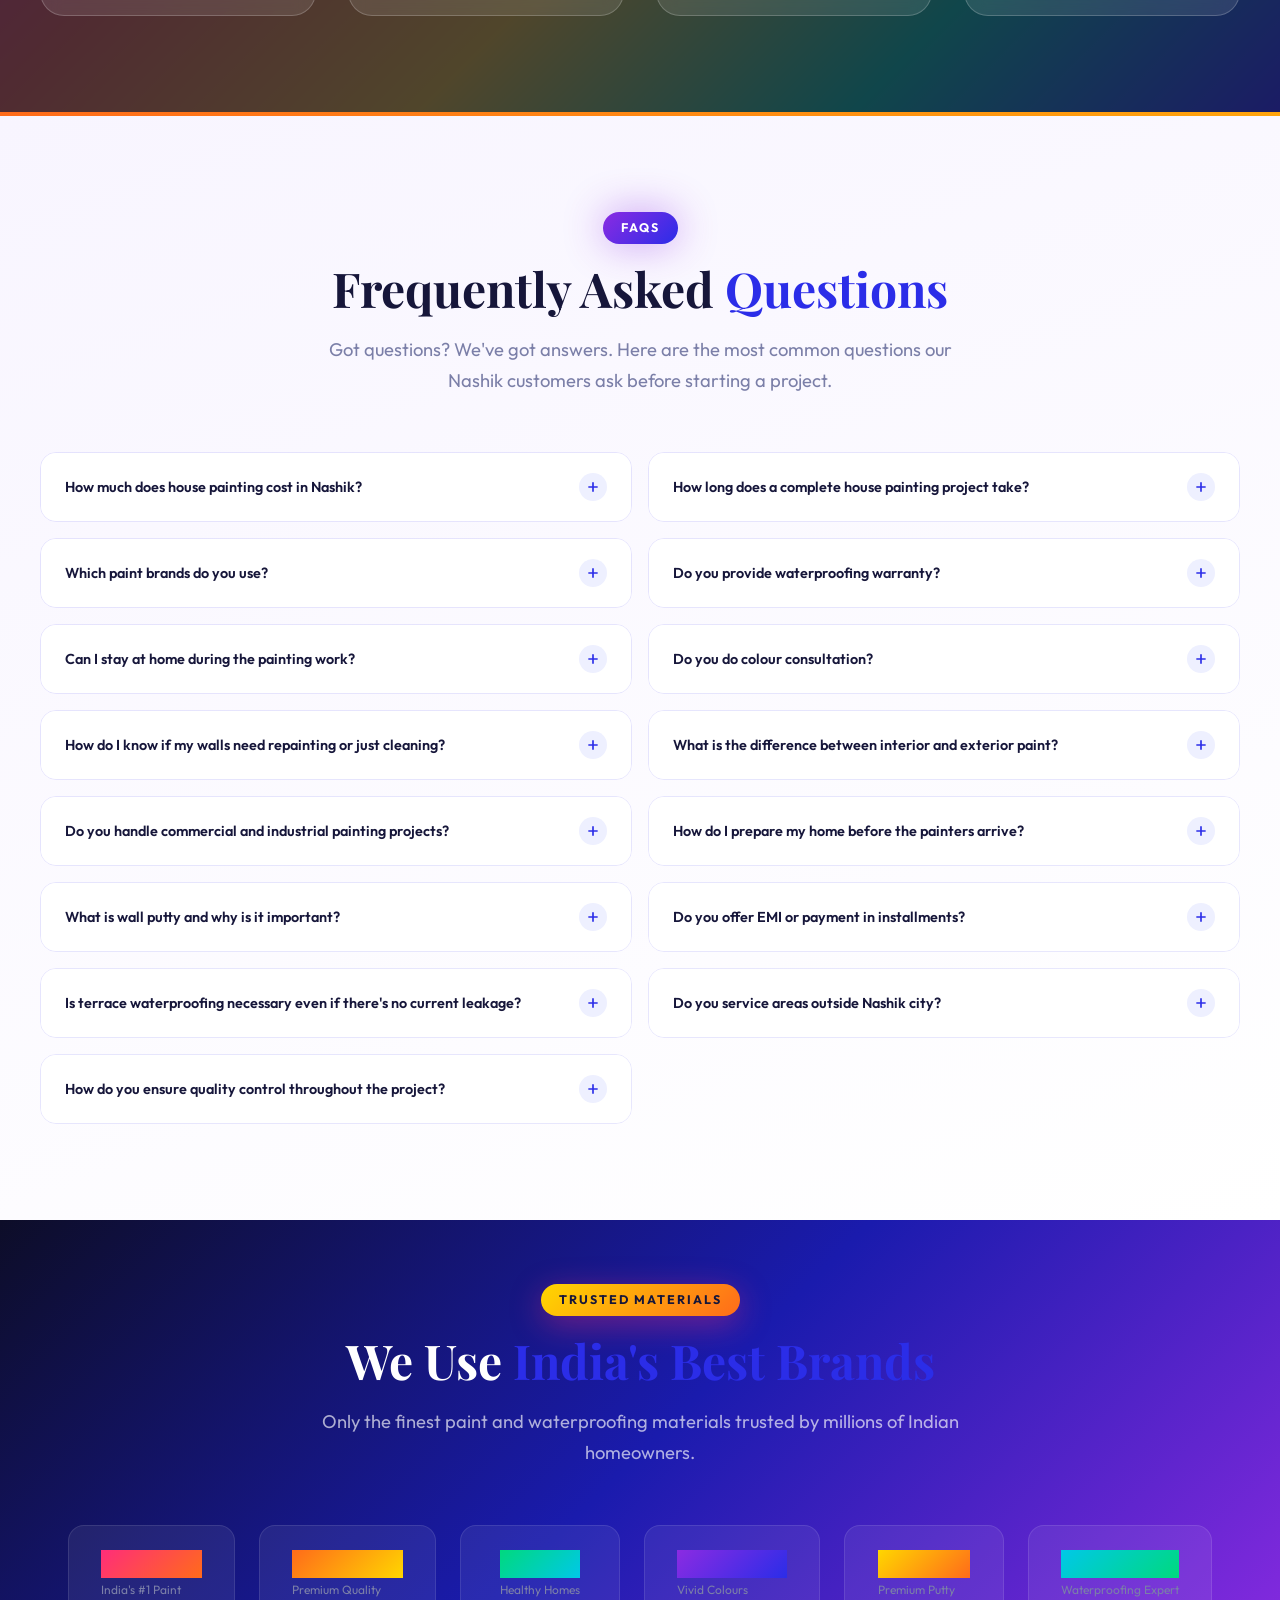
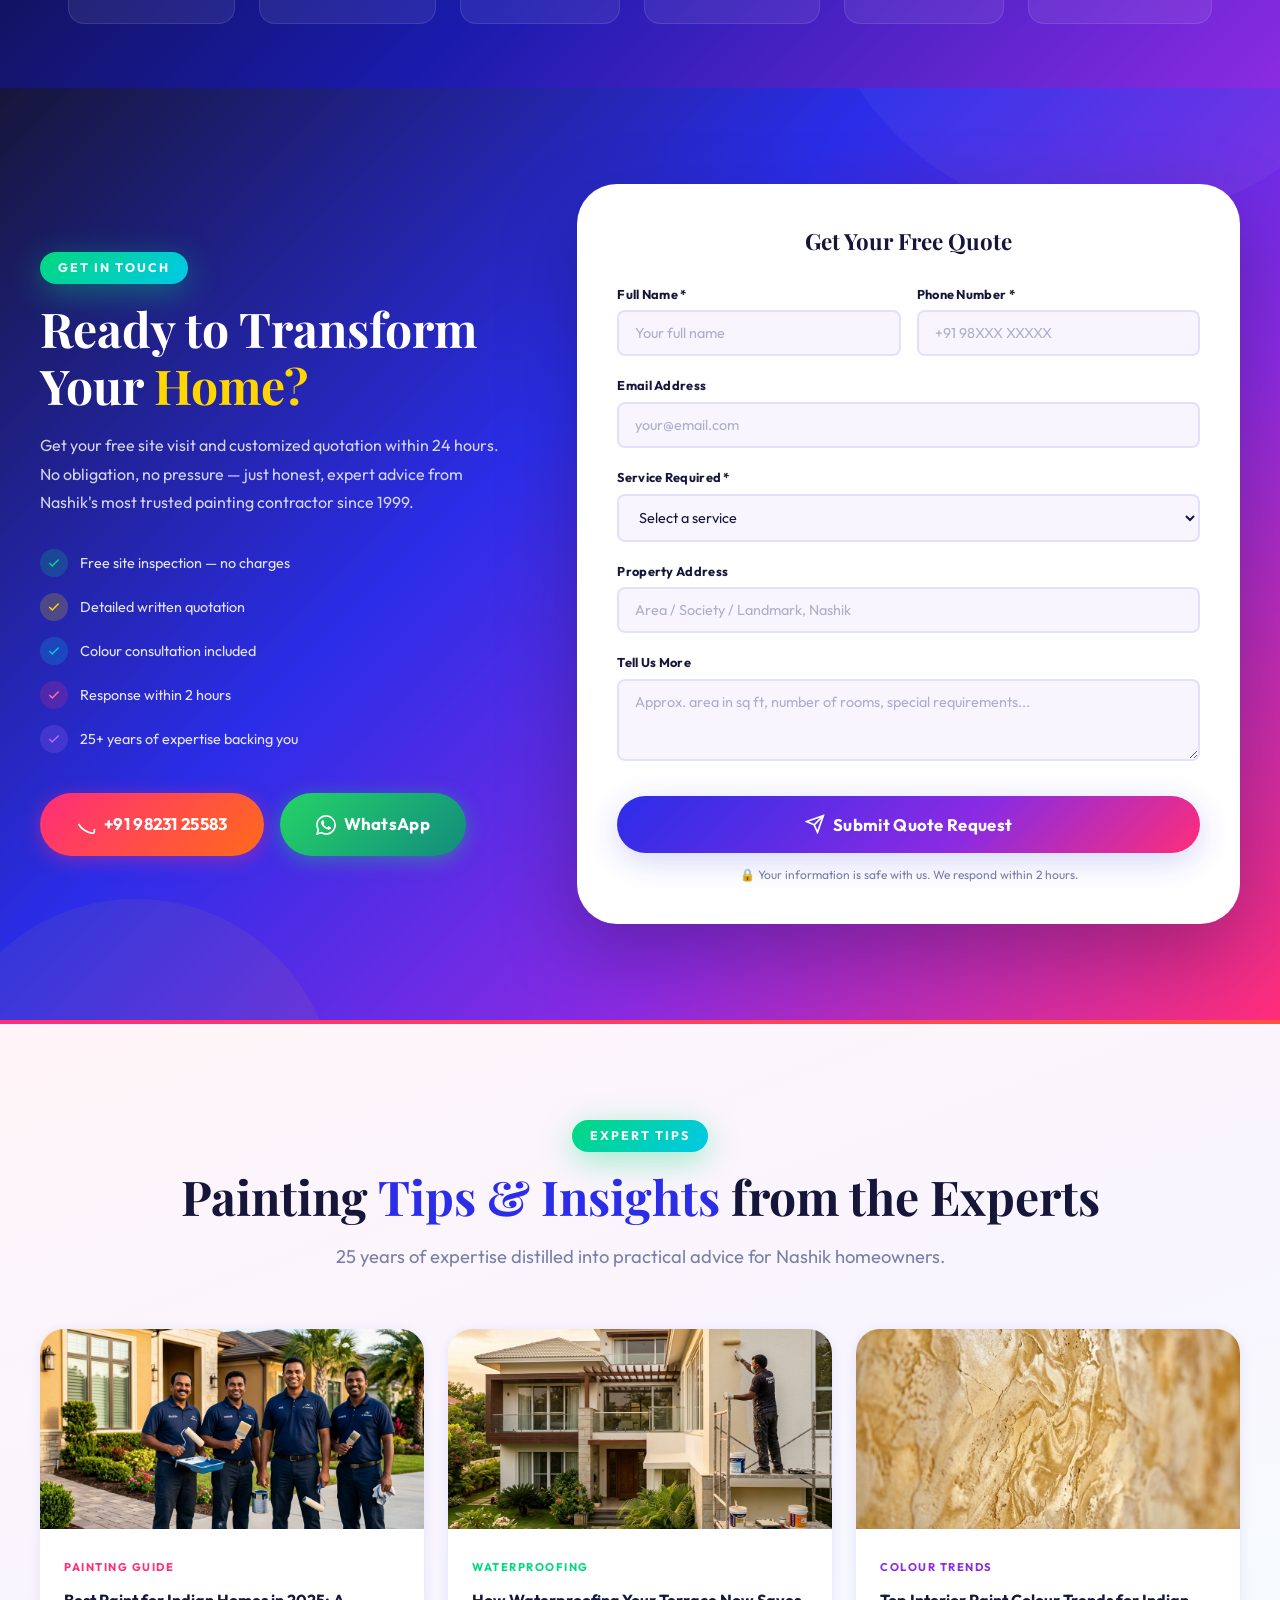
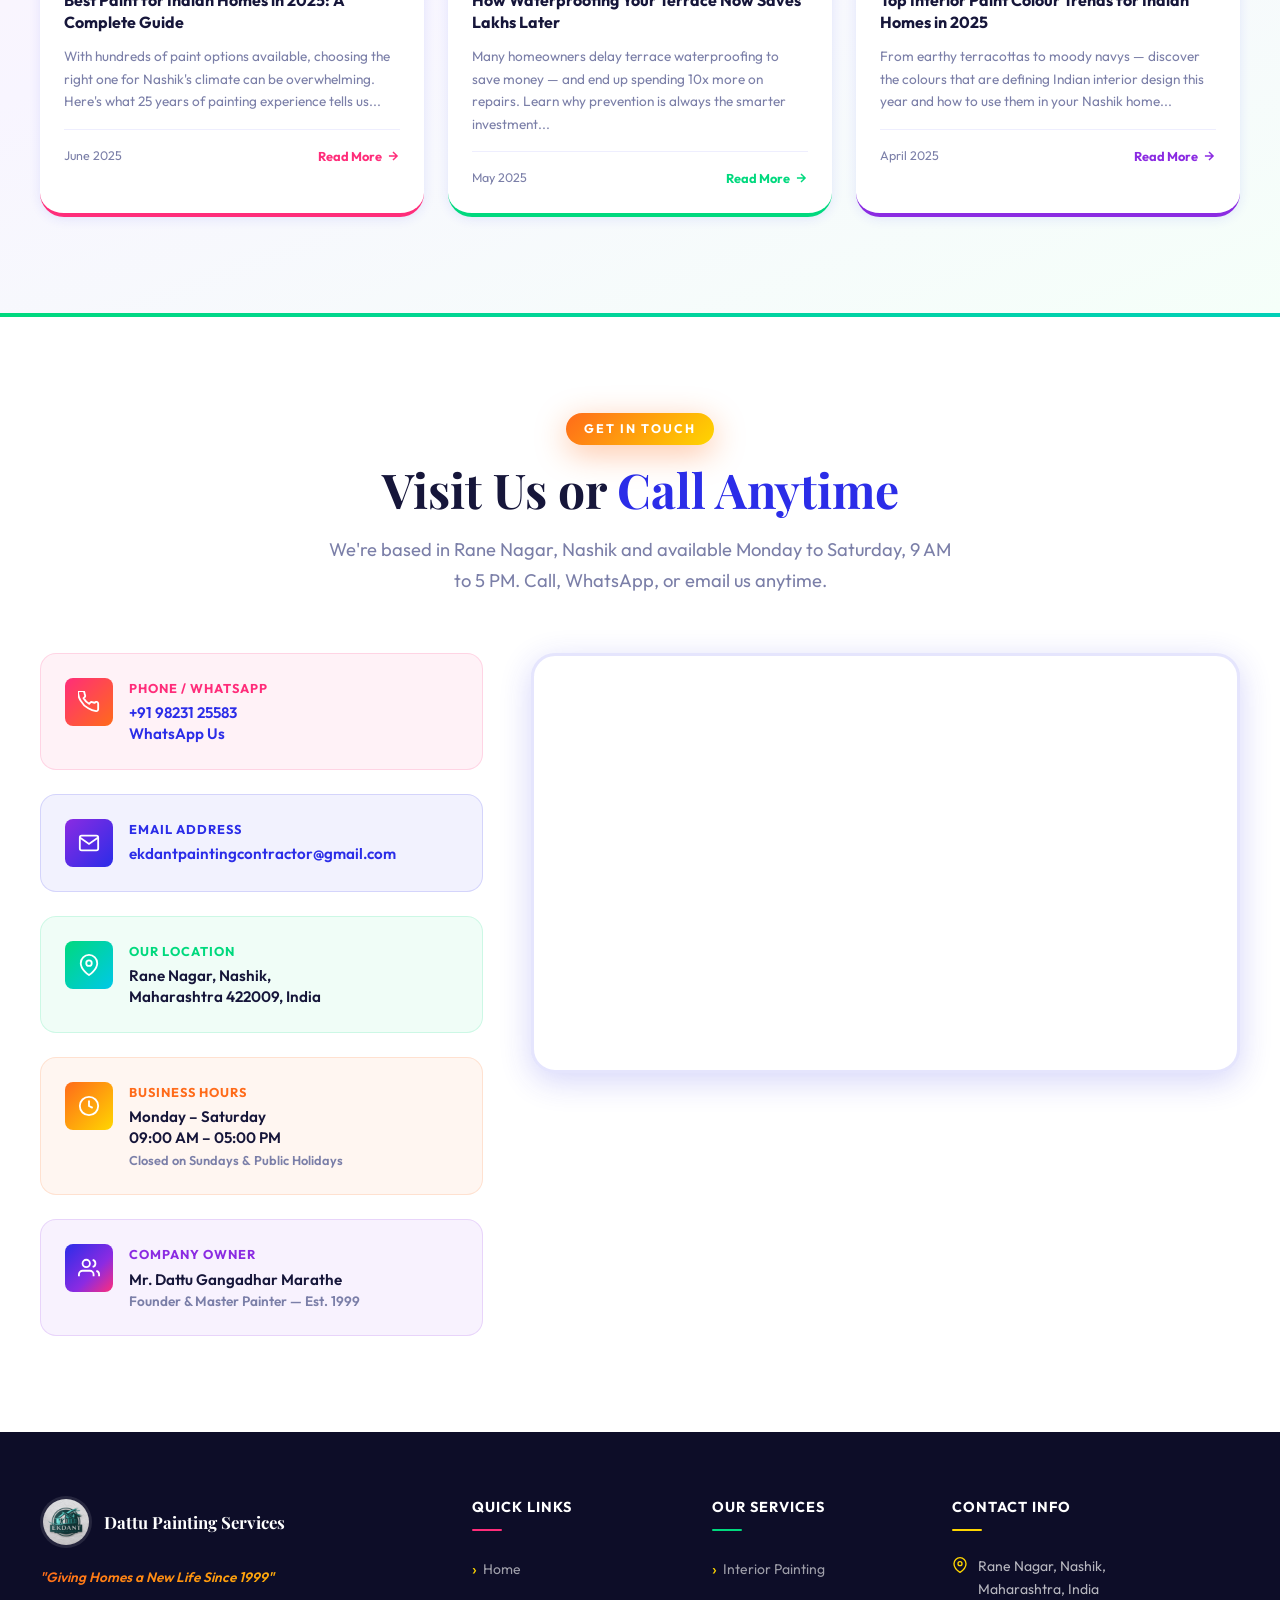
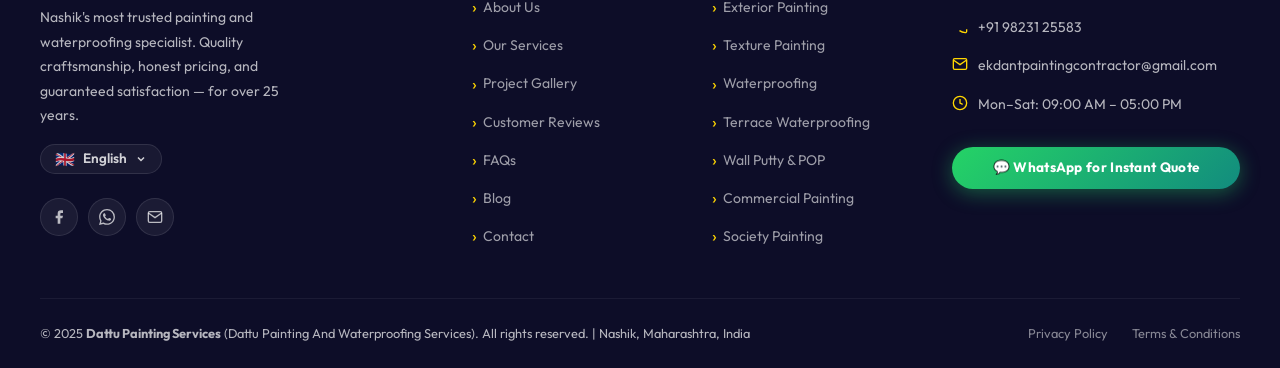
==== commit 28a5d16e: "Fix: Made language auto-detect redirection script protocol-safe to support both local file:// testin" ====
--- a/mr/index.html
+++ b/mr/index.html
@@ -36,11 +36,26 @@
         localStorage.setItem('preferred_language', lang);
       }
       if (lang === 'mr' && !isMarathiPath) {
-        var newPath = window.location.origin + '/mr/' + window.location.hash;
-        window.location.replace(newPath);
+        if (window.location.protocol === 'file:') {
+          var currentPath = window.location.pathname;
+          var newPath = currentPath.replace(/index\.html$/, 'mr/index.html');
+          if (newPath === currentPath) {
+            newPath = currentPath + (currentPath.endsWith('/') ? '' : '/') + 'mr/index.html';
+          }
+          window.location.replace(newPath + window.location.hash);
+        } else {
+          var newPath = window.location.origin + '/mr/' + window.location.hash;
+          window.location.replace(newPath);
+        }
       } else if (lang === 'en' && isMarathiPath) {
-        var newPath = window.location.origin + '/' + window.location.hash;
-        window.location.replace(newPath);
+        if (window.location.protocol === 'file:') {
+          var currentPath = window.location.pathname;
+          var newPath = currentPath.replace(/mr\/index\.html$/, 'index.html').replace(/mr\/$/, '');
+          window.location.replace(newPath + window.location.hash);
+        } else {
+          var newPath = window.location.origin + '/' + window.location.hash;
+          window.location.replace(newPath);
+        }
       }
     })();
   </script>
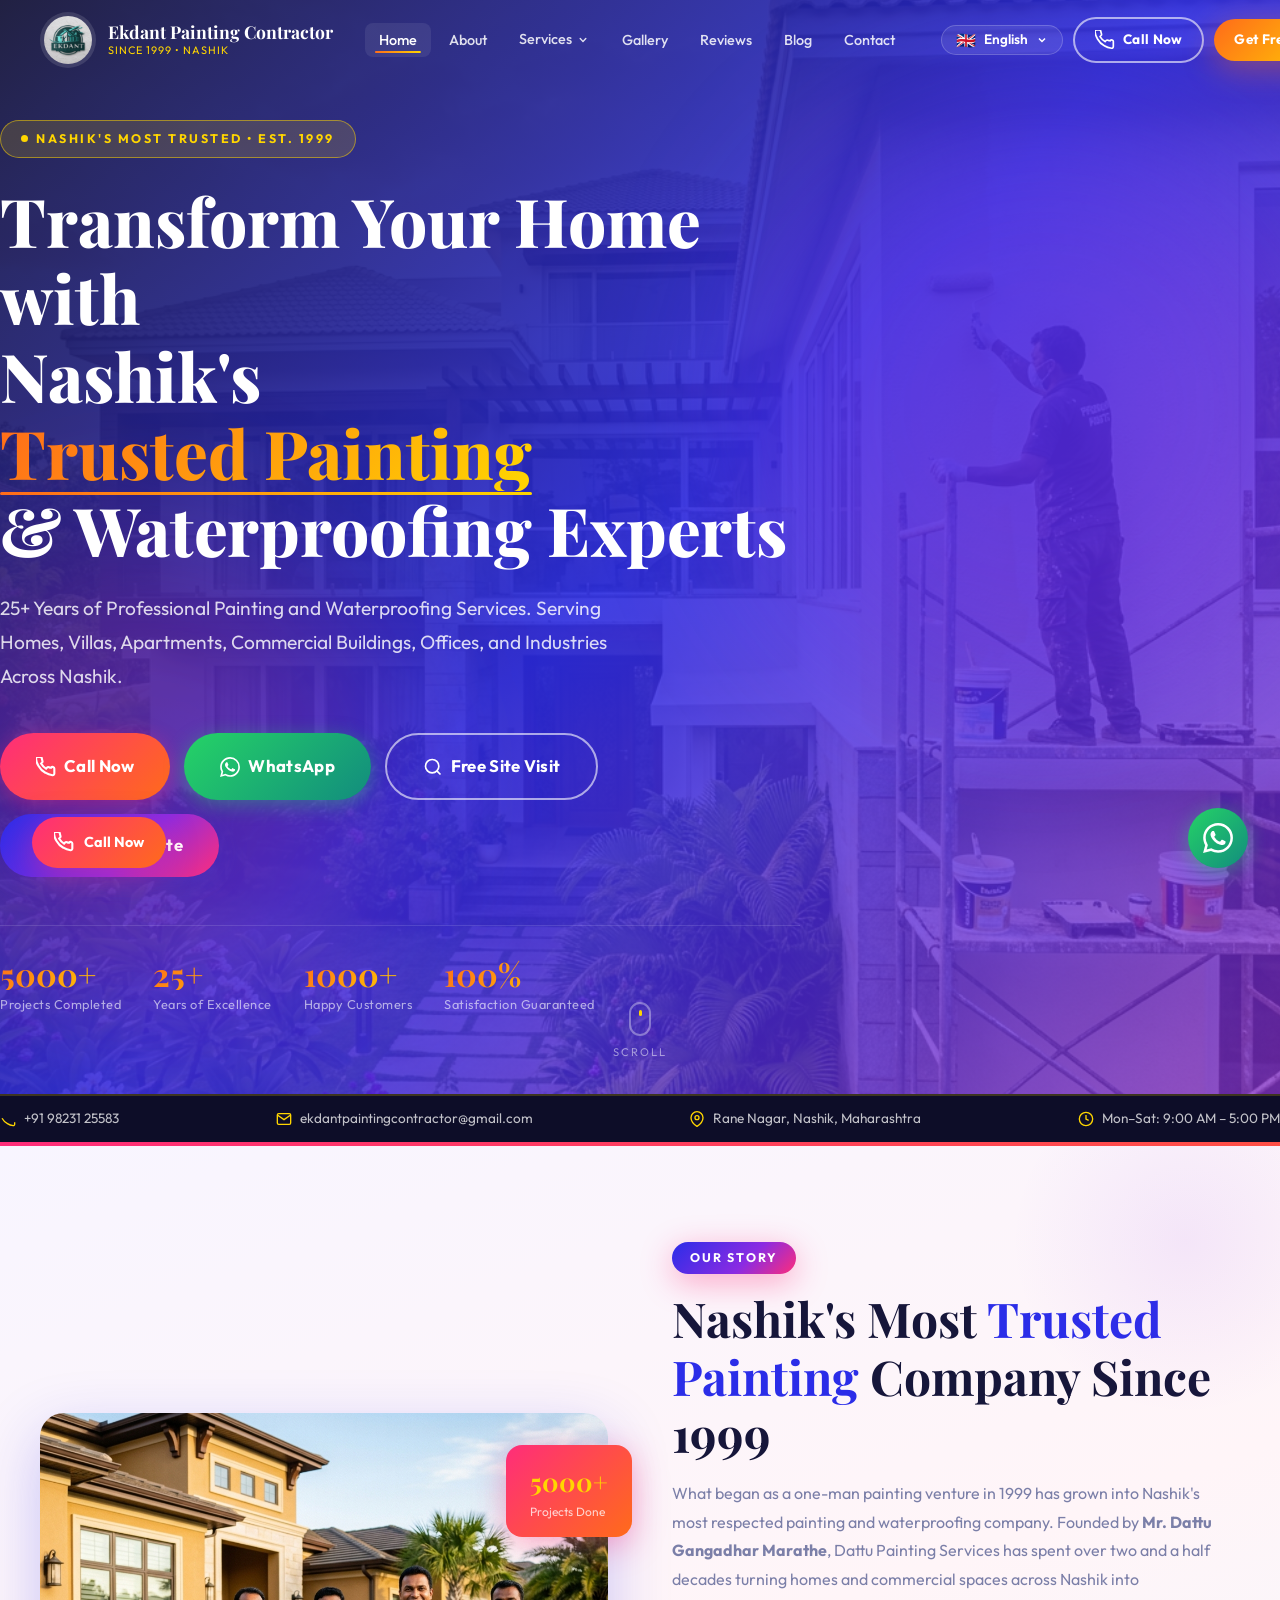
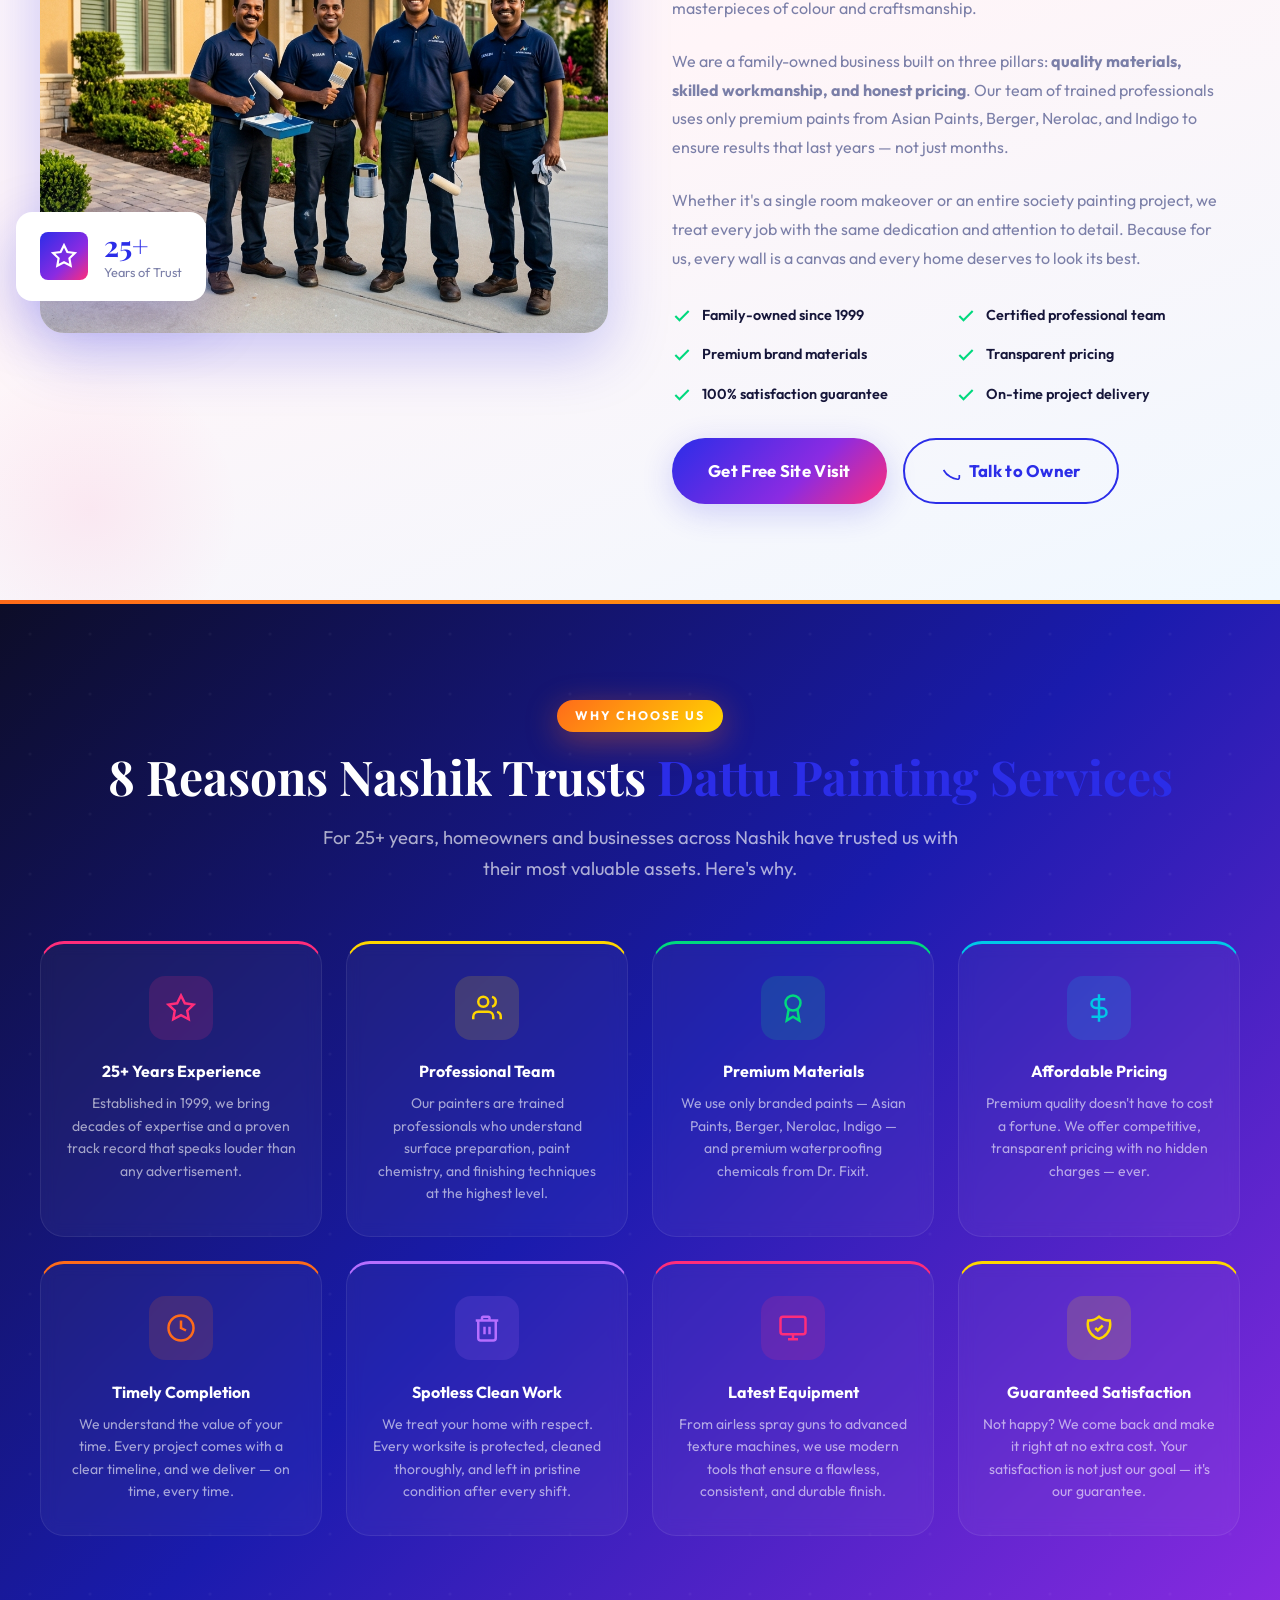
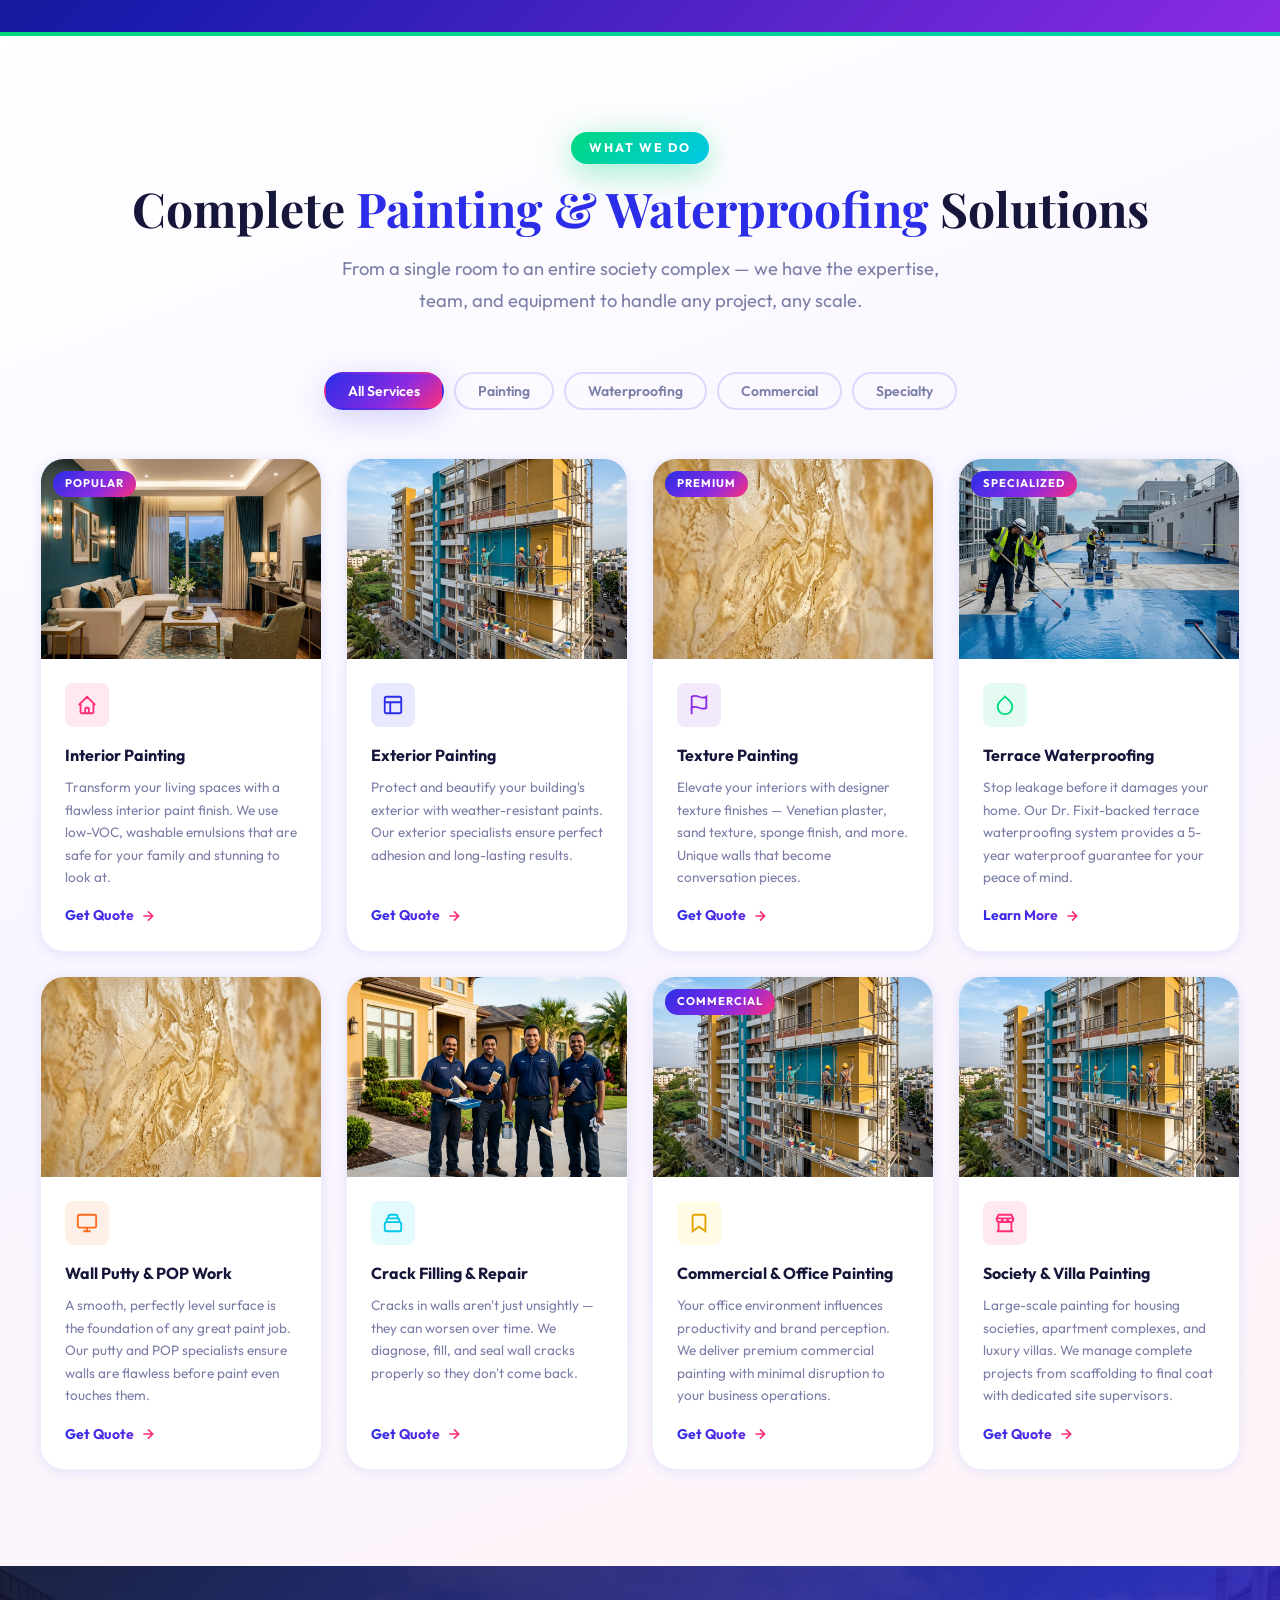
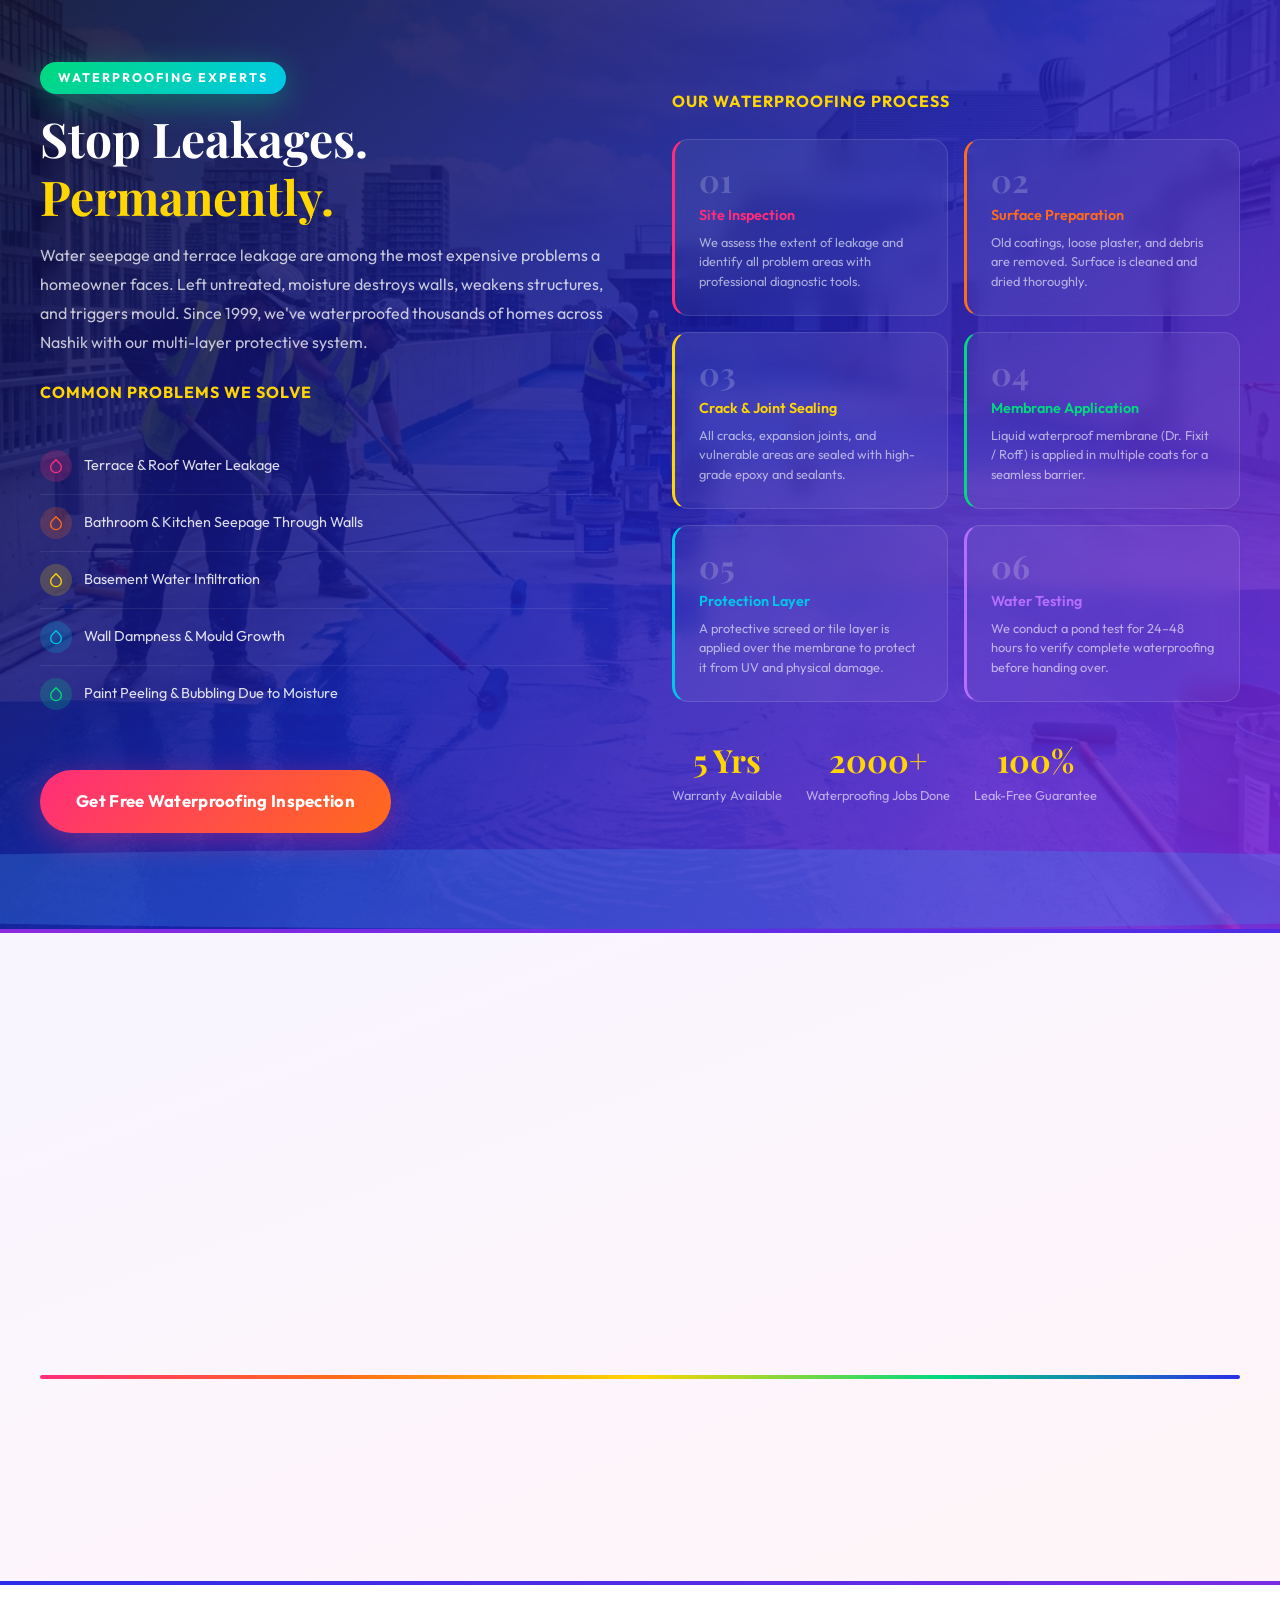
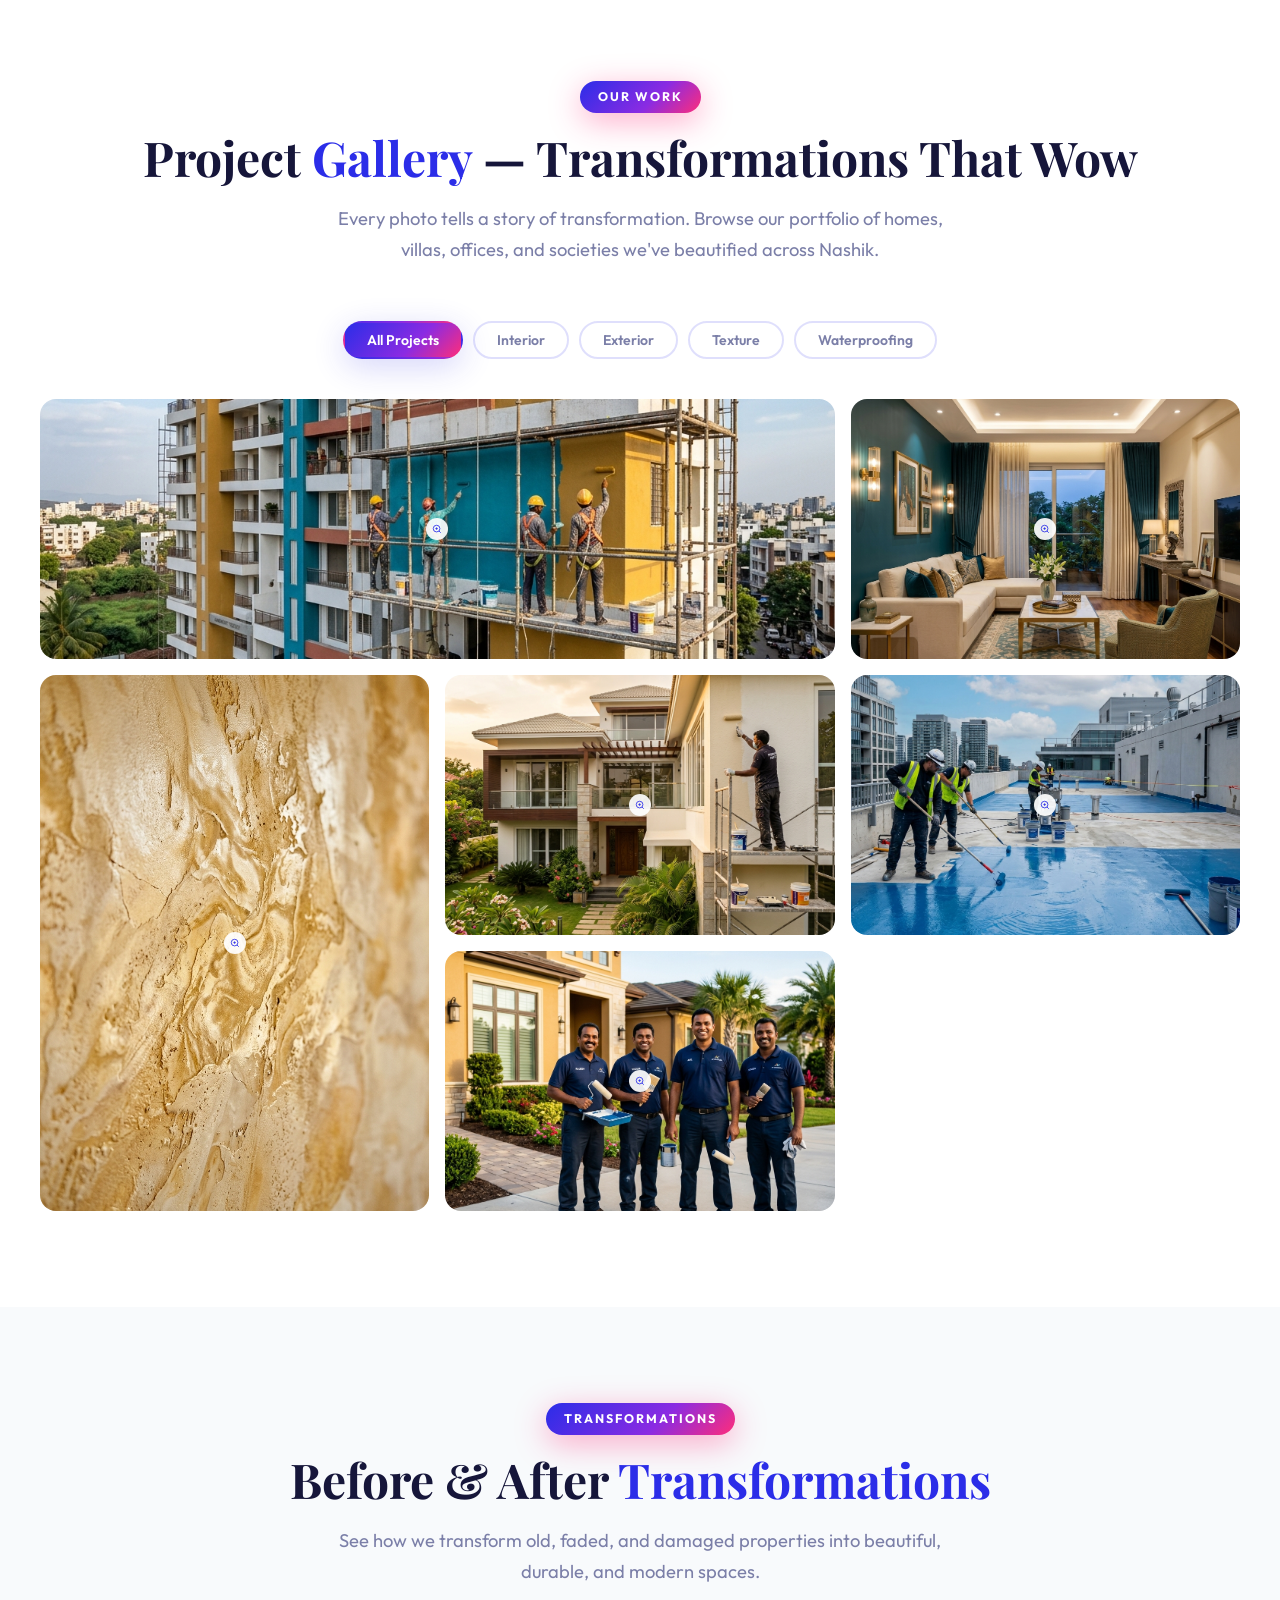
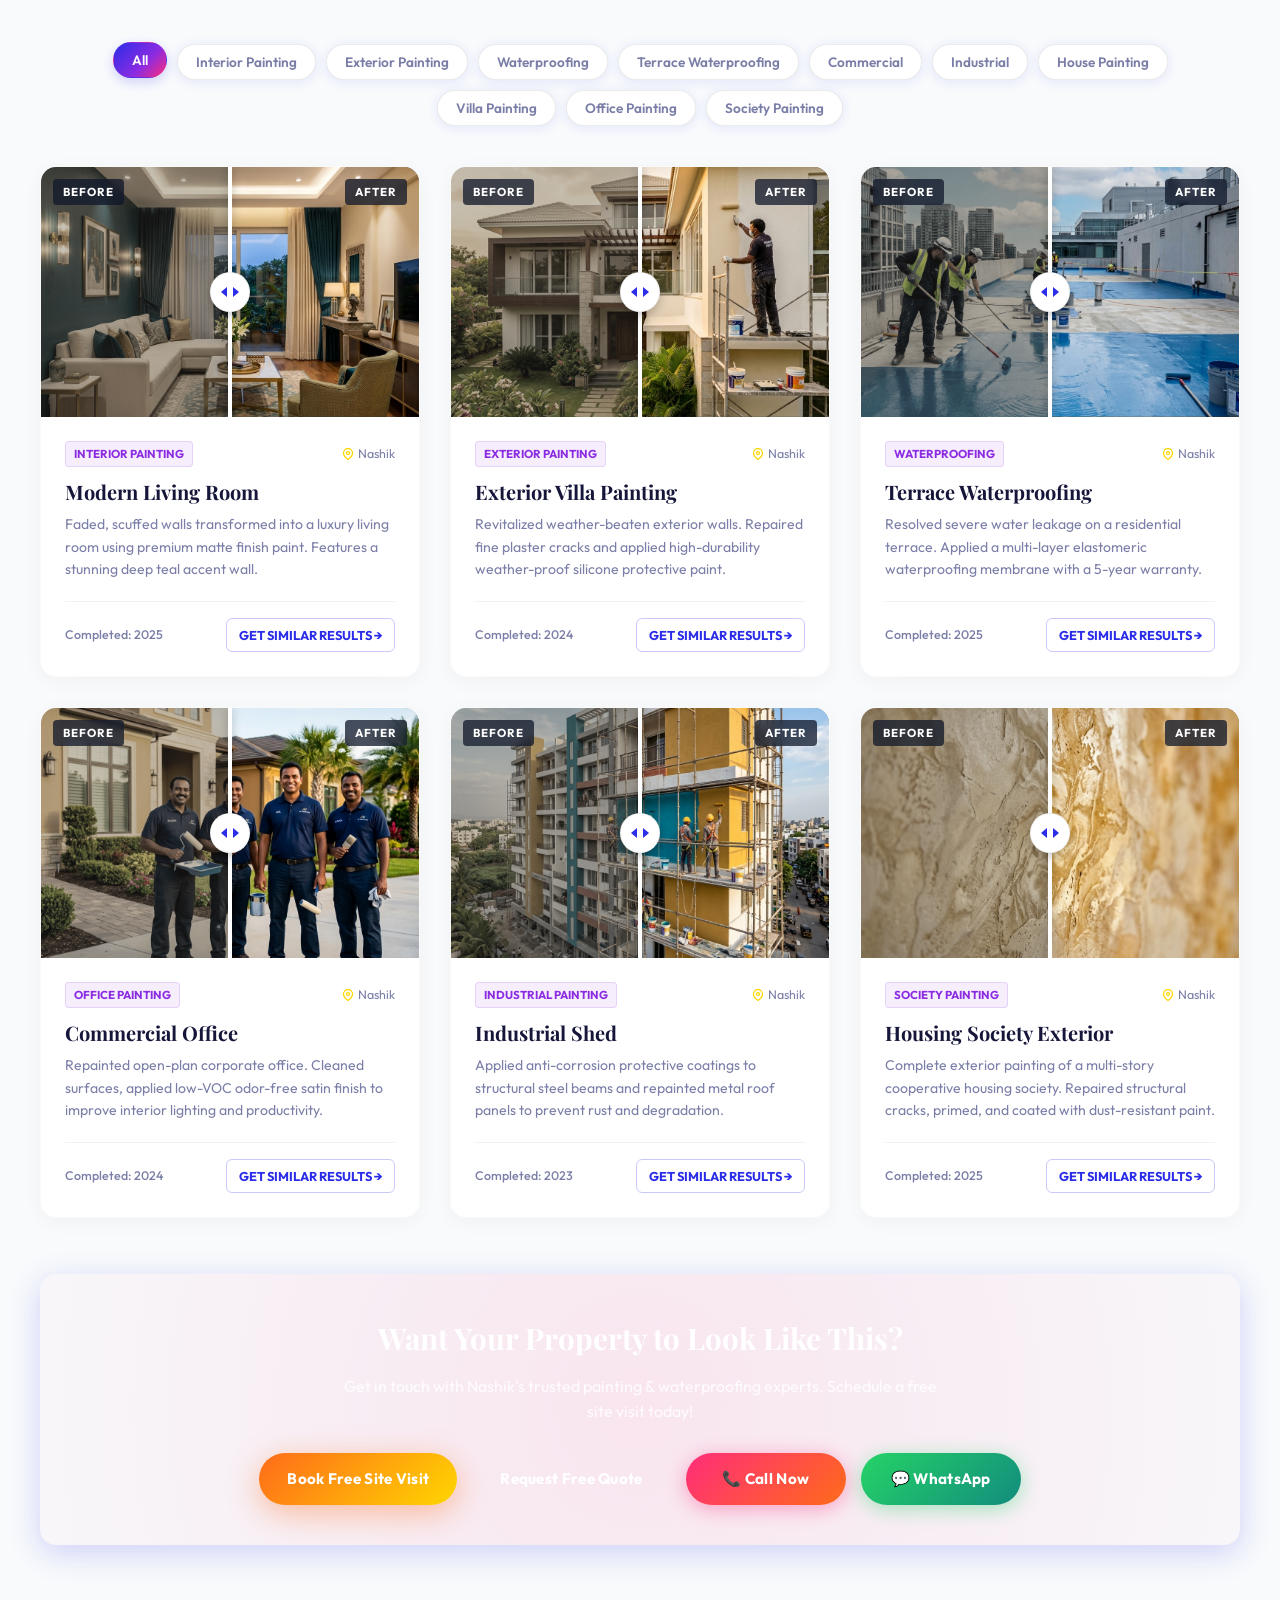
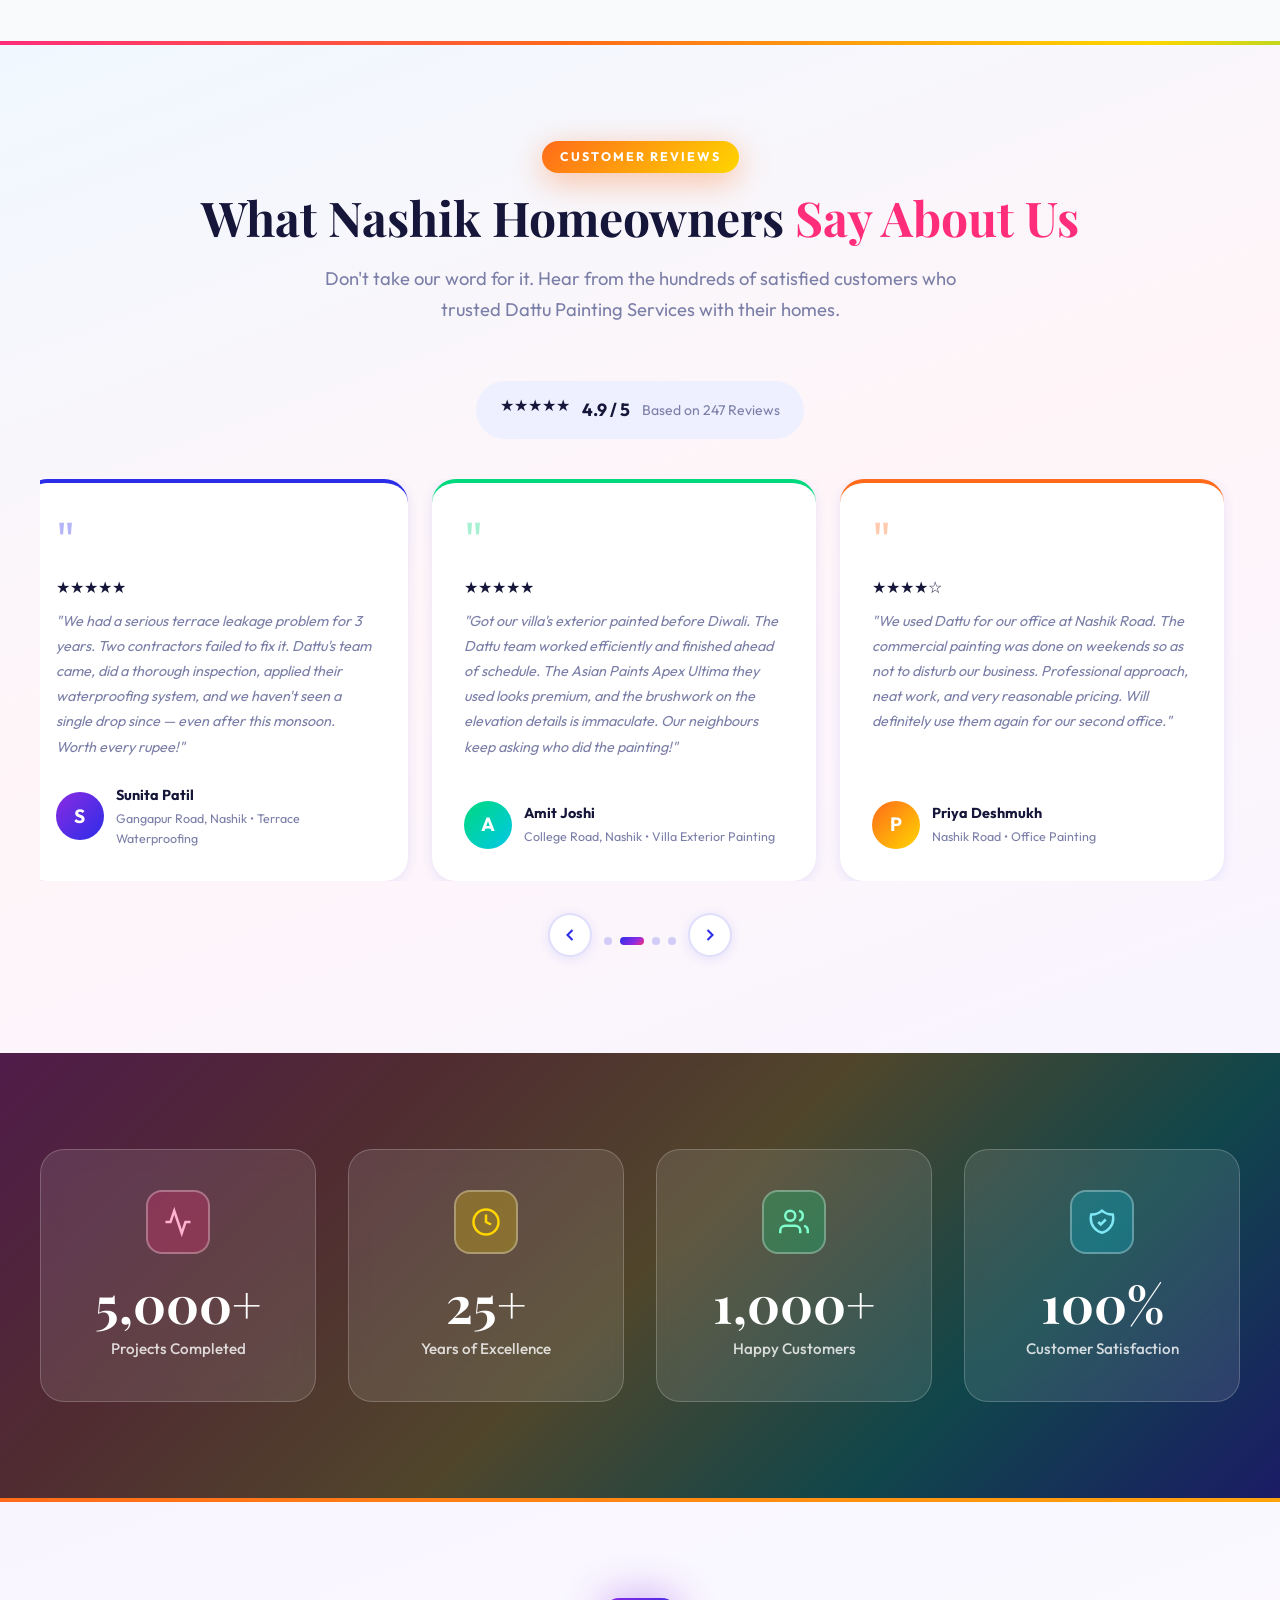
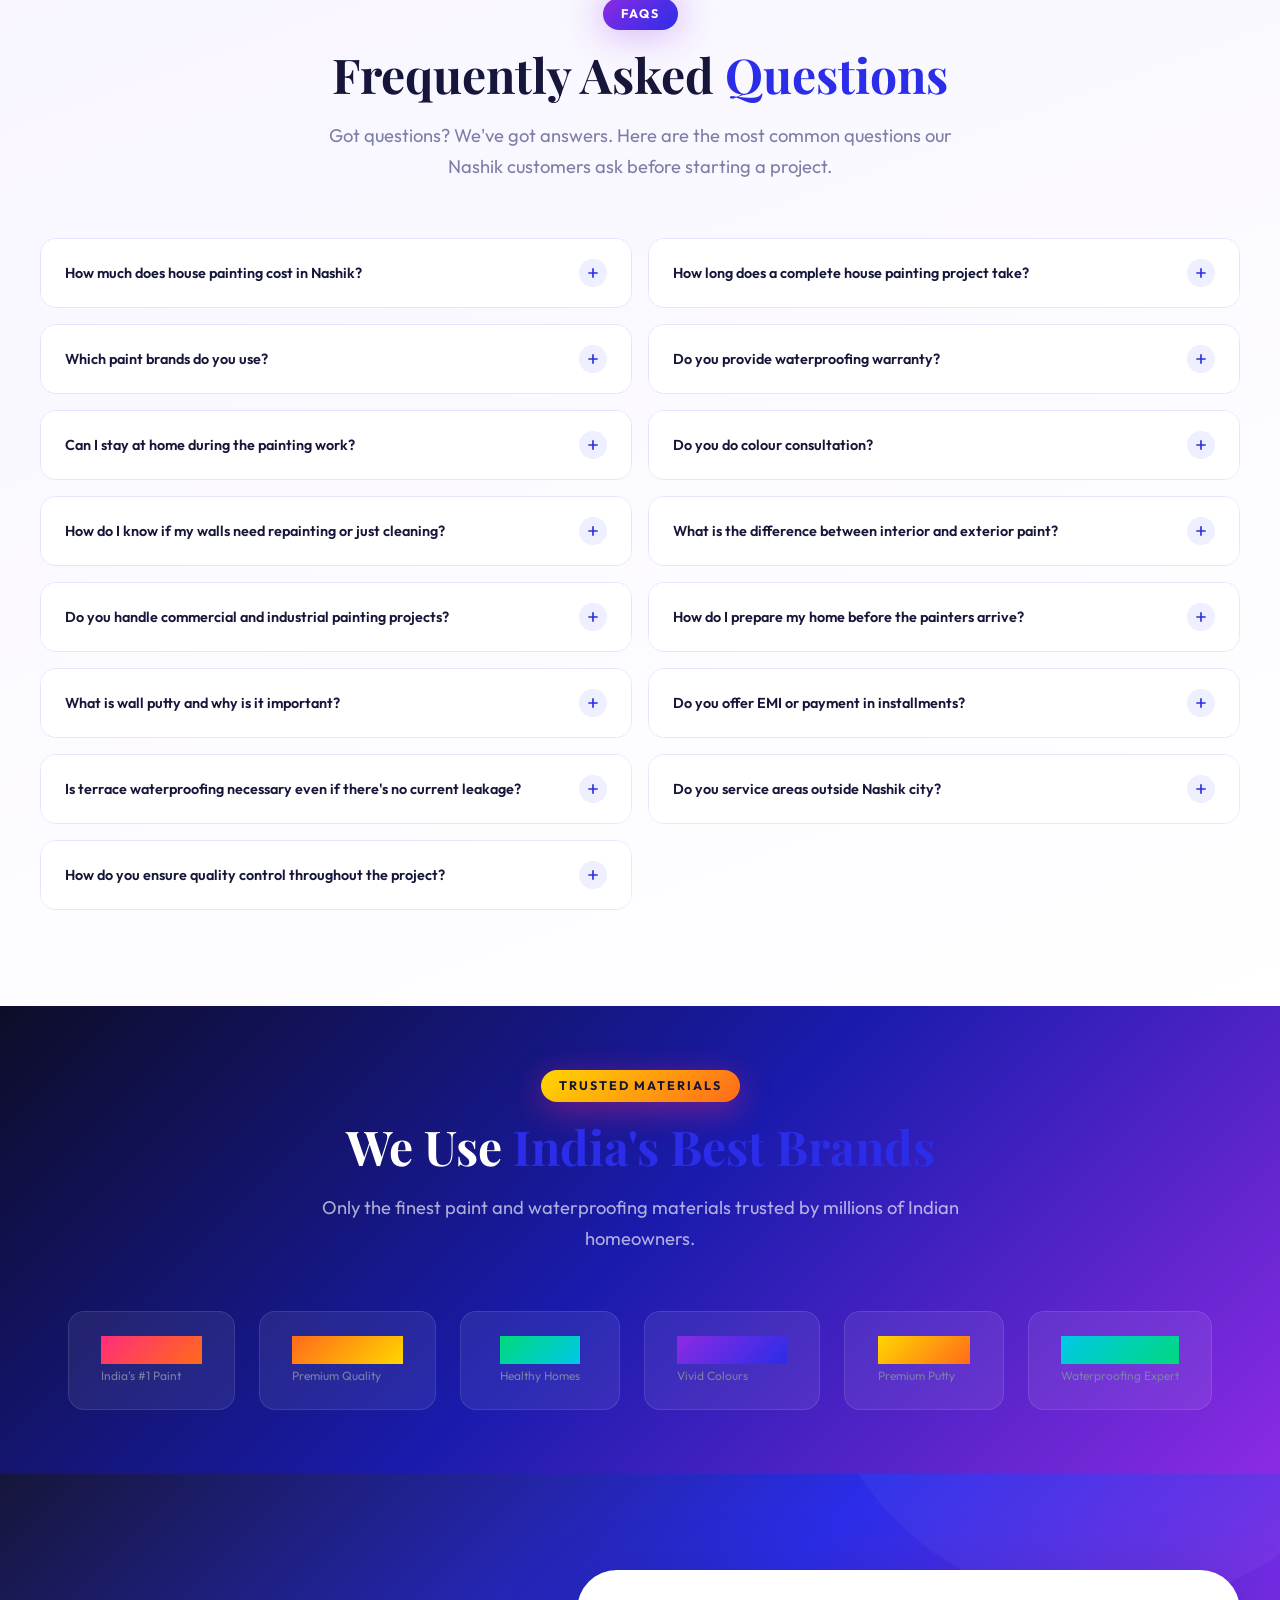
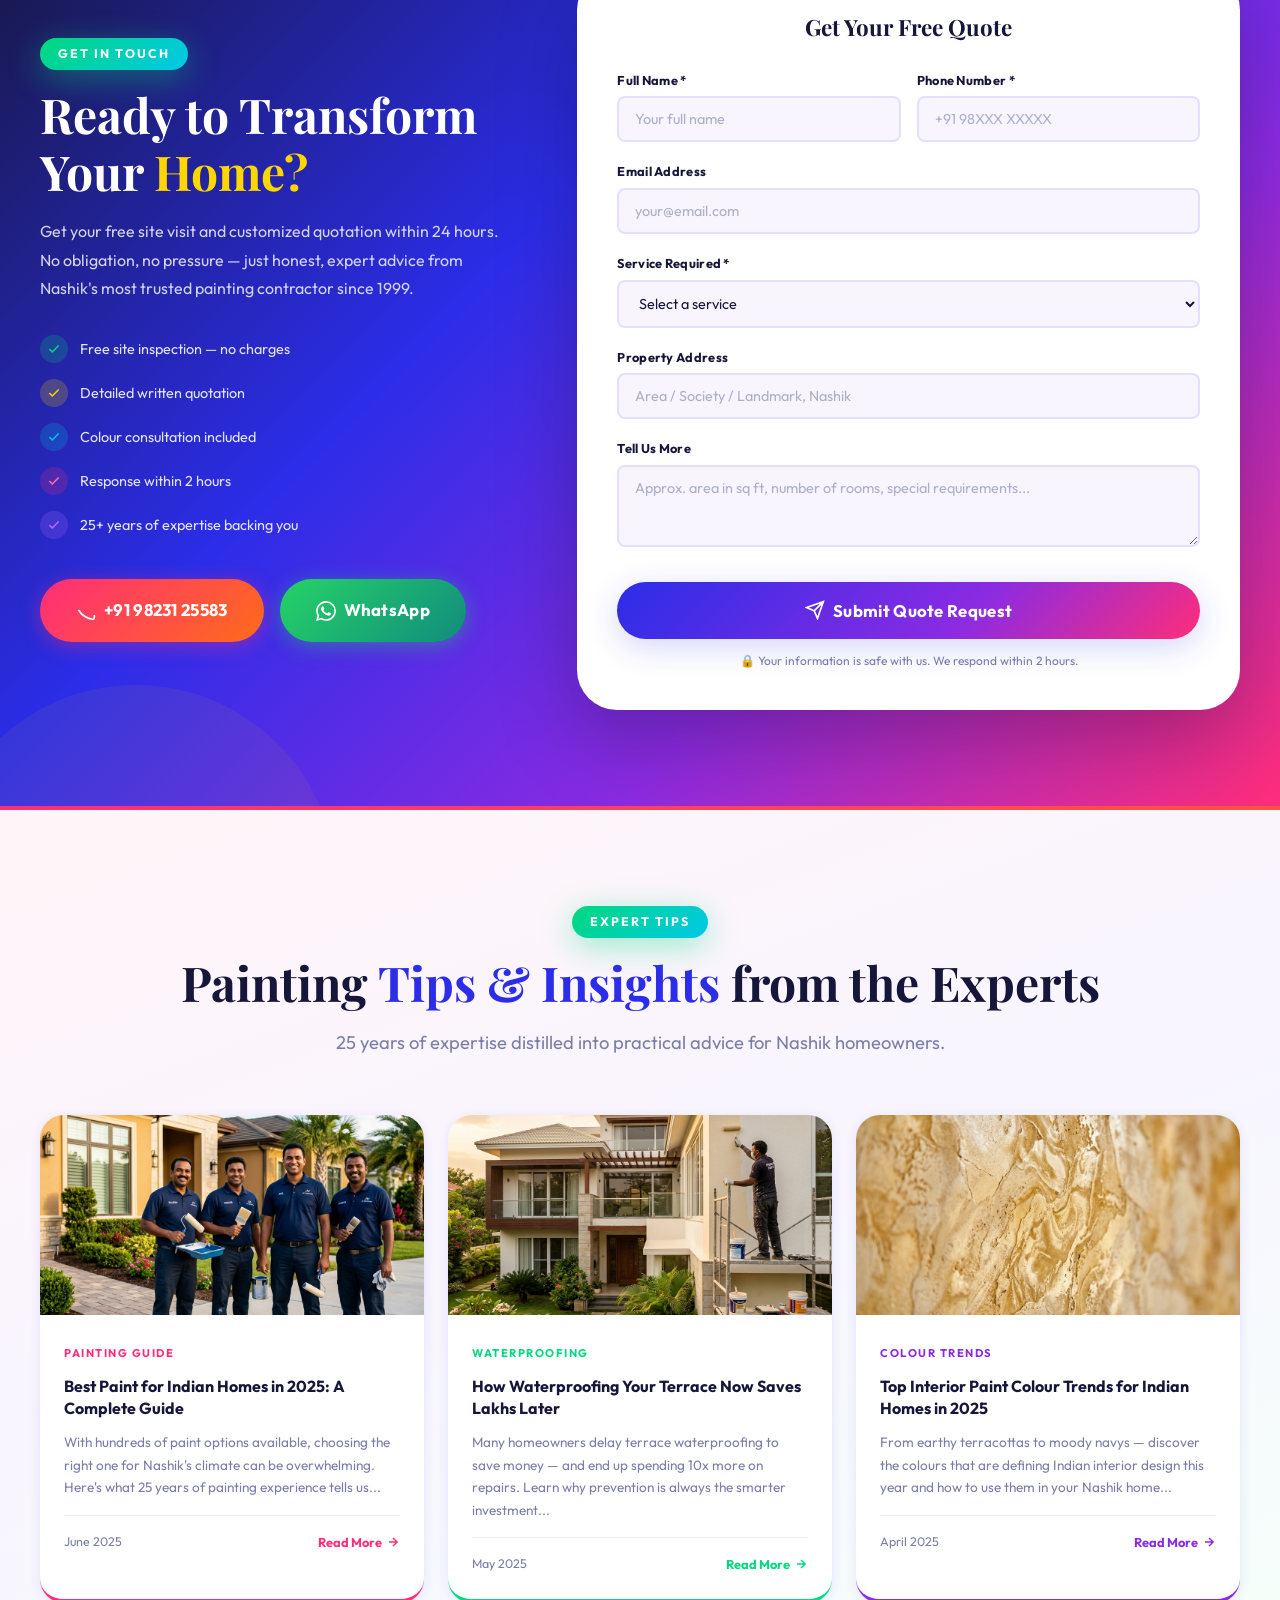
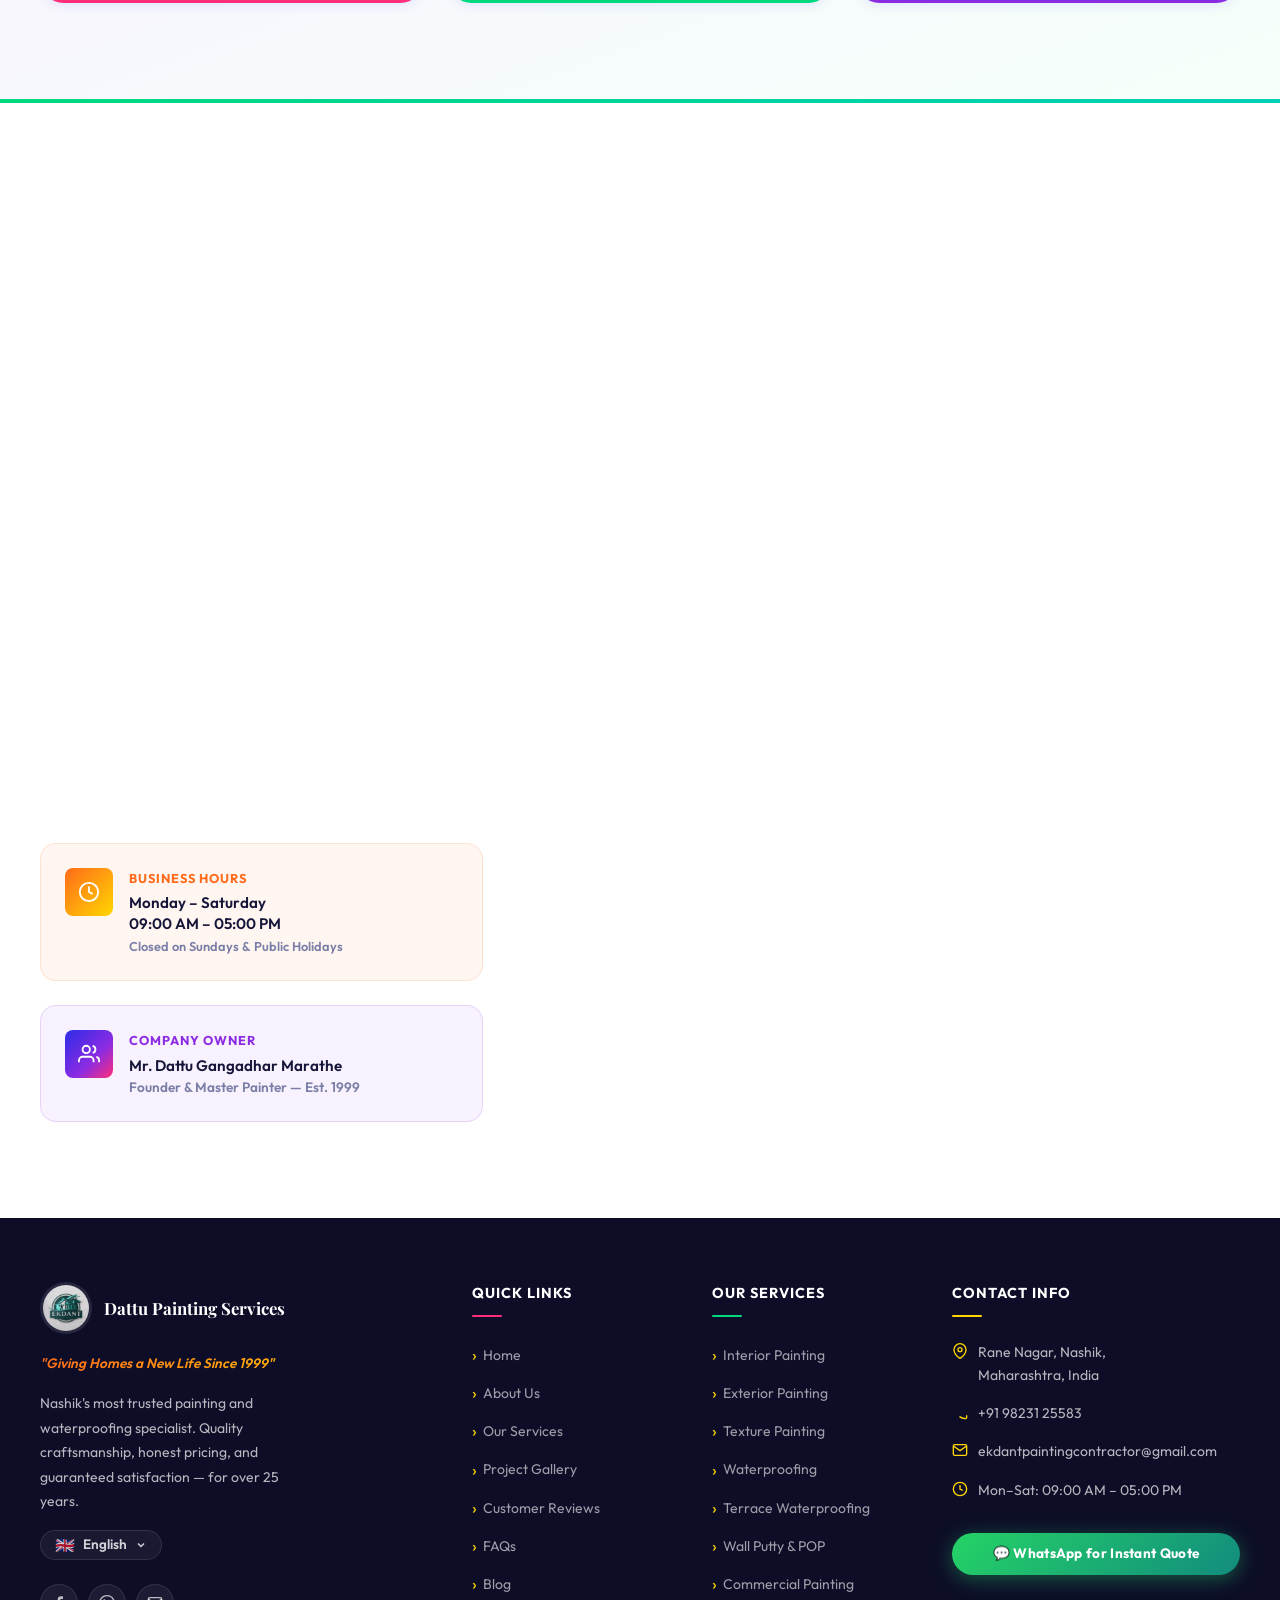
==== commit 098af039: "Feature: Premium interactive Before & After project showcase grid with multi-slider JS logic, catego" ====
--- a/mr/index.html
+++ b/mr/index.html
@@ -1046,23 +1046,239 @@
 
         </div>
 
-        <!-- Before After Slider -->
-        <div class="before-after-section reveal">
-          <h3 class="text-center section-title" style="font-size:1.5rem; margin-bottom:1rem;">
-            आमचे काम &mdash; आधी आणि नंतर
-          </h3>
-          <p class="text-center" style="color:var(--clr-muted); margin-bottom:2rem; font-size:0.9rem;">Drag the slider to see the transformation</p>
-
-          <div class="ba-container" id="ba-slider" role="img" aria-label="Before and after comparison of painting work">
-            <div class="ba-before"></div>
-            <div class="ba-after" id="ba-after"></div>
-            <div class="ba-handle" id="ba-handle">
-              <div class="ba-handle-circle">
-                <svg viewBox="0 0 24 24" fill="none" stroke="currentColor" stroke-width="2.5" aria-hidden="true"><path d="M8 4l-4 8 4 8M16 4l4 8-4 8"/></svg>
-              </div>
-            </div>
-            <span class="ba-label ba-label-before">Before</span>
-            <span class="ba-label ba-label-after">After</span>
+      </div>
+    </section>
+
+    <!-- ============================================================
+         BEFORE & AFTER SHOWCASE (कामापूर्वी आणि कामानंतरचा बदल)
+         ============================================================ -->
+    <section id="before-after-gallery" class="section-pad ba-section" aria-labelledby="ba-gallery-heading">
+      <div class="container">
+        <header class="section-header text-center reveal">
+          <div class="badge badge-primary">रुपांतरण</div>
+          <h2 class="section-title" id="ba-gallery-heading">
+            कामापूर्वी आणि <span>कामानंतरचा बदल</span>
+          </h2>
+          <p class="section-subtitle" style="margin:0 auto;">
+            आमच्या व्यावसायिक पेंटिंग आणि वॉटरप्रूफिंग सेवांमुळे झालेला उल्लेखनीय बदल अनुभवा.
+          </p>
+        </header>
+
+        <!-- Category Filters -->
+        <div class="ba-filters reveal">
+          <button class="ba-filter-btn active" data-filter="all">सर्व</button>
+          <button class="ba-filter-btn" data-filter="interior">अंतर्गत रंगकाम</button>
+          <button class="ba-filter-btn" data-filter="exterior">बाह्य रंगकाम</button>
+          <button class="ba-filter-btn" data-filter="waterproofing">वॉटरप्रूफिंग</button>
+          <button class="ba-filter-btn" data-filter="terrace-waterproofing">टेरेस वॉटरप्रूफिंग</button>
+          <button class="ba-filter-btn" data-filter="commercial">व्यावसायिक</button>
+          <button class="ba-filter-btn" data-filter="industrial">औद्योगिक</button>
+          <button class="ba-filter-btn" data-filter="house">घर रंगकाम</button>
+          <button class="ba-filter-btn" data-filter="villa">व्हिला रंगकाम</button>
+          <button class="ba-filter-btn" data-filter="office">ऑफिस रंगकाम</button>
+          <button class="ba-filter-btn" data-filter="society">सोसायटी रंगकाम</button>
+        </div>
+
+        <!-- Before After Grid -->
+        <div class="ba-grid reveal" id="ba-grid">
+
+          <!-- Card 1: Modern Living Room -->
+          <article class="ba-card" data-categories="interior house">
+            <div class="ba-slider-container">
+              <div class="ba-image-wrapper">
+                <img src="../images/interior_painting.png" alt="Before Interior House Painting in Nashik" class="ba-img ba-before-img" loading="lazy" />
+              </div>
+              <div class="ba-image-wrapper ba-after-img">
+                <img src="../images/interior_painting.png" alt="After Interior House Painting in Nashik" class="ba-img" loading="lazy" />
+              </div>
+              <div class="ba-handle"></div>
+              <div class="ba-handle-circle"></div>
+              <span class="ba-label ba-label-before">पूर्वी</span>
+              <span class="ba-label ba-label-after">नंतर</span>
+            </div>
+            <div class="ba-info">
+              <div class="ba-meta">
+                <span class="ba-service-badge">अंतर्गत रंगकाम</span>
+                <span class="ba-location">
+                  <svg viewBox="0 0 24 24" fill="none" stroke="currentColor" stroke-width="2" stroke-linecap="round" stroke-linejoin="round"><path d="M21 10c0 7-9 13-9 13s-9-6-9-13a9 9 0 0 1 18 0z"/><circle cx="12" cy="10" r="3"/></svg>
+                  नाशिक
+                </span>
+              </div>
+              <h3 class="ba-title">मॉडर्न लिव्हिंग रूम</h3>
+              <p class="ba-desc">जुनाट आणि निस्तेज झालेल्या भिंतींना प्रीमियम मॅट फिनिश रंगाने एक आधुनिक आणि लक्झरी लूक दिला. यामध्ये आकर्षक अशा गडद निळ्या रंगाची (Teal accent wall) भिंत समाविष्ट आहे.</p>
+              <div class="ba-footer">
+                <span class="ba-year">पूर्ण वर्ष: २०२५</span>
+                <a href="#quote" class="btn-ba-cta">तसेच काम हवे आहे &rarr;</a>
+              </div>
+            </div>
+          </article>
+
+          <!-- Card 2: Exterior Villa -->
+          <article class="ba-card" data-categories="exterior villa">
+            <div class="ba-slider-container">
+              <div class="ba-image-wrapper">
+                <img src="../images/hero_painting.png" alt="Before Exterior Villa Painting in Nashik" class="ba-img ba-before-img" loading="lazy" />
+              </div>
+              <div class="ba-image-wrapper ba-after-img">
+                <img src="../images/hero_painting.png" alt="After Exterior Villa Painting in Nashik" class="ba-img" loading="lazy" />
+              </div>
+              <div class="ba-handle"></div>
+              <div class="ba-handle-circle"></div>
+              <span class="ba-label ba-label-before">पूर्वी</span>
+              <span class="ba-label ba-label-after">नंतर</span>
+            </div>
+            <div class="ba-info">
+              <div class="ba-meta">
+                <span class="ba-service-badge">बाह्य रंगकाम</span>
+                <span class="ba-location">
+                  <svg viewBox="0 0 24 24" fill="none" stroke="currentColor" stroke-width="2" stroke-linecap="round" stroke-linejoin="round"><path d="M21 10c0 7-9 13-9 13s-9-6-9-13a9 9 0 0 1 18 0z"/><circle cx="12" cy="10" r="3"/></svg>
+                  नाशिक
+                </span>
+              </div>
+              <h3 class="ba-title">व्हिला बाह्य रंगकाम</h3>
+              <p class="ba-desc">हवामानामुळे खराब झालेल्या बाह्य भिंतींचे पुनरुज्जीवन केले. भिंतींच्या बारीक तडे दुरुस्त करून त्यावर यांत्रिक सिलिकॉन वॉटर-प्रूफ संरक्षक रंग लावला.</p>
+              <div class="ba-footer">
+                <span class="ba-year">पूर्ण वर्ष: २०२४</span>
+                <a href="#quote" class="btn-ba-cta">तसेच काम हवे आहे &rarr;</a>
+              </div>
+            </div>
+          </article>
+
+          <!-- Card 3: Terrace Waterproofing -->
+          <article class="ba-card" data-categories="waterproofing terrace-waterproofing house">
+            <div class="ba-slider-container">
+              <div class="ba-image-wrapper">
+                <img src="../images/waterproofing_section.png" alt="Before Terrace Waterproofing Transformation in Nashik" class="ba-img ba-before-img" loading="lazy" />
+              </div>
+              <div class="ba-image-wrapper ba-after-img">
+                <img src="../images/waterproofing_section.png" alt="After Terrace Waterproofing Transformation in Nashik" class="ba-img" loading="lazy" />
+              </div>
+              <div class="ba-handle"></div>
+              <div class="ba-handle-circle"></div>
+              <span class="ba-label ba-label-before">पूर्वी</span>
+              <span class="ba-label ba-label-after">नंतर</span>
+            </div>
+            <div class="ba-info">
+              <div class="ba-meta">
+                <span class="ba-service-badge">वॉटरप्रूफिंग</span>
+                <span class="ba-location">
+                  <svg viewBox="0 0 24 24" fill="none" stroke="currentColor" stroke-width="2" stroke-linecap="round" stroke-linejoin="round"><path d="M21 10c0 7-9 13-9 13s-9-6-9-13a9 9 0 0 1 18 0z"/><circle cx="12" cy="10" r="3"/></svg>
+                  नाशिक
+                </span>
+              </div>
+              <h3 class="ba-title">टेरेस वॉटरप्रूफिंग</h3>
+              <p class="ba-desc">निवासी इमारतीच्या छतावरील पाण्याचा तीव्र गळतीचा प्रश्न सोडवला. ५ वर्षांच्या वॉरंटीसह बहुस्तरीय इलास्टोमेरिक वॉटरप्रूफिंग कोटिंग लागू केले.</p>
+              <div class="ba-footer">
+                <span class="ba-year">पूर्ण वर्ष: २०२५</span>
+                <a href="#quote" class="btn-ba-cta">तसेच काम हवे आहे &rarr;</a>
+              </div>
+            </div>
+          </article>
+
+          <!-- Card 4: Commercial Office -->
+          <article class="ba-card" data-categories="commercial office interior">
+            <div class="ba-slider-container">
+              <div class="ba-image-wrapper">
+                <img src="../images/about_team.png" alt="Before Commercial Office Painting in Nashik" class="ba-img ba-before-img" loading="lazy" />
+              </div>
+              <div class="ba-image-wrapper ba-after-img">
+                <img src="../images/about_team.png" alt="After Commercial Office Painting in Nashik" class="ba-img" loading="lazy" />
+              </div>
+              <div class="ba-handle"></div>
+              <div class="ba-handle-circle"></div>
+              <span class="ba-label ba-label-before">पूर्वी</span>
+              <span class="ba-label ba-label-after">नंतर</span>
+            </div>
+            <div class="ba-info">
+              <div class="ba-meta">
+                <span class="ba-service-badge">ऑफिस रंगकाम</span>
+                <span class="ba-location">
+                  <svg viewBox="0 0 24 24" fill="none" stroke="currentColor" stroke-width="2" stroke-linecap="round" stroke-linejoin="round"><path d="M21 10c0 7-9 13-9 13s-9-6-9-13a9 9 0 0 1 18 0z"/><circle cx="12" cy="10" r="3"/></svg>
+                  नाशिक
+                </span>
+              </div>
+              <h3 class="ba-title">व्यावसायिक ऑफिस</h3>
+              <p class="ba-desc">मोठ्या कॉर्पोरेट ऑफिसचे रंगकाम केले. भिंती स्वच्छ करून उत्पादकता वाढवण्यासाठी कमी वास असलेले आणि उत्तम प्रकाशासाठी पूरक असणारे सॅटिन फिनिश रंग लावले.</p>
+              <div class="ba-footer">
+                <span class="ba-year">पूर्ण वर्ष: २०२४</span>
+                <a href="#quote" class="btn-ba-cta">तसेच काम हवे आहे &rarr;</a>
+              </div>
+            </div>
+          </article>
+
+          <!-- Card 5: Industrial Shed -->
+          <article class="ba-card" data-categories="industrial commercial">
+            <div class="ba-slider-container">
+              <div class="ba-image-wrapper">
+                <img src="../images/exterior_painting.png" alt="Before Industrial Shed Protection in Nashik" class="ba-img ba-before-img" loading="lazy" />
+              </div>
+              <div class="ba-image-wrapper ba-after-img">
+                <img src="../images/exterior_painting.png" alt="After Industrial Shed Protection in Nashik" class="ba-img" loading="lazy" />
+              </div>
+              <div class="ba-handle"></div>
+              <div class="ba-handle-circle"></div>
+              <span class="ba-label ba-label-before">पूर्वी</span>
+              <span class="ba-label ba-label-after">नंतर</span>
+            </div>
+            <div class="ba-info">
+              <div class="ba-meta">
+                <span class="ba-service-badge">औद्योगिक रंगकाम</span>
+                <span class="ba-location">
+                  <svg viewBox="0 0 24 24" fill="none" stroke="currentColor" stroke-width="2" stroke-linecap="round" stroke-linejoin="round"><path d="M21 10c0 7-9 13-9 13s-9-6-9-13a9 9 0 0 1 18 0z"/><circle cx="12" cy="10" r="3"/></svg>
+                  नाशिक
+                </span>
+              </div>
+              <h3 class="ba-title">औद्योगिक शेड रंगकाम</h3>
+              <p class="ba-desc">लोखंडी खांबांवर गंज-प्रतिरोधक संरक्षक कोटिंग्ज लावले आणि छताच्या पत्रांचे गंजणे रोखण्यासाठी विशेष रंग लावला.</p>
+              <div class="ba-footer">
+                <span class="ba-year">पूर्ण वर्ष: २०२३</span>
+                <a href="#quote" class="btn-ba-cta">तसेच काम हवे आहे &rarr;</a>
+              </div>
+            </div>
+          </article>
+
+          <!-- Card 6: Housing Society -->
+          <article class="ba-card" data-categories="exterior society commercial">
+            <div class="ba-slider-container">
+              <div class="ba-image-wrapper">
+                <img src="../images/texture_painting.png" alt="Before Housing Society Exterior Painting in Nashik" class="ba-img ba-before-img" loading="lazy" />
+              </div>
+              <div class="ba-image-wrapper ba-after-img">
+                <img src="../images/texture_painting.png" alt="After Housing Society Exterior Painting in Nashik" class="ba-img" loading="lazy" />
+              </div>
+              <div class="ba-handle"></div>
+              <div class="ba-handle-circle"></div>
+              <span class="ba-label ba-label-before">पूर्वी</span>
+              <span class="ba-label ba-label-after">नंतर</span>
+            </div>
+            <div class="ba-info">
+              <div class="ba-meta">
+                <span class="ba-service-badge">सोसायटी रंगकाम</span>
+                <span class="ba-location">
+                  <svg viewBox="0 0 24 24" fill="none" stroke="currentColor" stroke-width="2" stroke-linecap="round" stroke-linejoin="round"><path d="M21 10c0 7-9 13-9 13s-9-6-9-13a9 9 0 0 1 18 0z"/><circle cx="12" cy="10" r="3"/></svg>
+                  नाशिक
+                </span>
+              </div>
+              <h3 class="ba-title">हाउसिंग सोसायटी बाह्य रंगकाम</h3>
+              <p class="ba-desc">बहुमजली सहकारी गृहनिर्माण सोसायटीचे संपूर्ण बाह्य रंगकाम केले. इमारतीच्या संरचनात्मक तडे दुरुस्त करून धूळ-प्रतिरोधक रंग लावला.</p>
+              <div class="ba-footer">
+                <span class="ba-year">पूर्ण वर्ष: २०२५</span>
+                <a href="#quote" class="btn-ba-cta">तसेच काम हवे आहे &rarr;</a>
+              </div>
+            </div>
+          </article>
+
+        </div>
+
+        <!-- CTA Showcase Box -->
+        <div class="ba-cta-box reveal">
+          <h3 class="ba-cta-title">तुमचे घर किंवा इमारत अशीच सुंदर बनवायची आहे का?</h3>
+          <p class="ba-cta-desc">नाशिकमधील विश्वासू पेंटिंग आणि वॉटरप्रूफिंग तज्ज्ञांशी संपर्क साधा. आजच मोफत साइट भेटीची वेळ निश्चित करा!</p>
+          <div class="ba-cta-buttons">
+            <a href="#quote" class="btn btn-accent">मोफत साइट भेट बुक करा</a>
+            <a href="#quote" class="btn btn-secondary">मोफत अंदाजपत्रक मिळवा</a>
+            <a href="tel:+919823125583" class="btn btn-call">&#128222; कॉल करा</a>
+            <a href="https://wa.me/919823125583" class="btn btn-whatsapp" target="_blank" rel="noopener">&#128172; व्हॉट्सअॅप</a>
           </div>
         </div>
 
--- a/css/style.css
+++ b/css/style.css
@@ -1562,3 +1562,367 @@
   color: #fff;
 }
 
+/* ============================================================
+   BEFORE & AFTER TRANSFORMATIONS GRID
+   ============================================================ */
+.ba-section {
+  background: #f8fafc;
+}
+
+.ba-filters {
+  display: flex;
+  justify-content: center;
+  flex-wrap: wrap;
+  gap: 10px;
+  margin-bottom: 2.5rem;
+  padding: 0 10px;
+}
+
+.ba-filter-btn {
+  background: #fff;
+  border: 1px solid rgba(0, 0, 0, 0.08);
+  color: var(--clr-muted);
+  padding: 8px 18px;
+  border-radius: var(--radius-full);
+  font-size: 0.85rem;
+  font-weight: 600;
+  cursor: pointer;
+  transition: var(--transition-base);
+  box-shadow: var(--shadow-sm);
+}
+
+.ba-filter-btn:hover,
+.ba-filter-btn.active {
+  background: var(--grad-primary);
+  border-color: transparent;
+  color: #fff;
+  transform: translateY(-2px);
+  box-shadow: 0 4px 12px rgba(43, 45, 228, 0.2);
+}
+
+.ba-grid {
+  display: grid;
+  grid-template-columns: repeat(3, 1fr);
+  gap: 30px;
+  margin-bottom: 3.5rem;
+  transition: all 0.4s ease;
+}
+
+@media (max-width: 991px) {
+  .ba-grid {
+    grid-template-columns: repeat(2, 1fr);
+    gap: 20px;
+  }
+}
+
+@media (max-width: 640px) {
+  .ba-grid {
+    grid-template-columns: 1fr;
+  }
+}
+
+.ba-card {
+  background: #fff;
+  border-radius: 16px;
+  overflow: hidden;
+  box-shadow: 0 4px 20px rgba(0, 0, 0, 0.04);
+  transition: transform 0.4s cubic-bezier(0.165, 0.84, 0.44, 1), box-shadow 0.4s ease, opacity 0.4s ease;
+  display: flex;
+  flex-direction: column;
+  height: 100%;
+  border: 1px solid rgba(0, 0, 0, 0.02);
+}
+
+.ba-card:hover {
+  transform: translateY(-6px);
+  box-shadow: 0 12px 30px rgba(0, 0, 0, 0.08);
+}
+
+/* Filter animations */
+.ba-card.hidden {
+  opacity: 0;
+  transform: scale(0.9) translateY(20px);
+  display: none;
+}
+
+.ba-slider-container {
+  position: relative;
+  height: 250px;
+  width: 100%;
+  overflow: hidden;
+  cursor: ew-resize;
+  user-select: none;
+  background: #e2e8f0;
+}
+
+.ba-image-wrapper {
+  position: absolute;
+  top: 0;
+  left: 0;
+  width: 100%;
+  height: 100%;
+  overflow: hidden;
+}
+
+.ba-img {
+  position: absolute;
+  top: 0;
+  left: 0;
+  width: 100%;
+  height: 100%;
+  object-fit: cover;
+  pointer-events: none;
+}
+
+/* Before side gets old, damaged look */
+.ba-before-img {
+  filter: grayscale(35%) contrast(85%) brightness(78%) sepia(25%);
+}
+
+/* After side is clean & beautiful */
+.ba-after-img {
+  clip-path: inset(0 0 0 50%);
+  z-index: 2;
+}
+
+/* Handle styles */
+.ba-handle {
+  position: absolute;
+  top: 0;
+  bottom: 0;
+  width: 4px;
+  background: #fff;
+  left: 50%;
+  transform: translateX(-50%);
+  z-index: 10;
+  pointer-events: none;
+  box-shadow: 0 0 10px rgba(0, 0, 0, 0.3);
+}
+
+.ba-handle-circle {
+  position: absolute;
+  top: 50%;
+  left: 50%;
+  transform: translate(-50%, -50%);
+  width: 40px;
+  height: 40px;
+  background: #fff;
+  border-radius: 50%;
+  box-shadow: 0 4px 10px rgba(0, 0, 0, 0.2);
+  display: flex;
+  align-items: center;
+  justify-content: center;
+  z-index: 11;
+  pointer-events: none;
+  border: 1px solid rgba(0,0,0,0.05);
+}
+
+.ba-handle-circle::before,
+.ba-handle-circle::after {
+  content: '';
+  width: 0;
+  height: 0;
+  border-style: solid;
+}
+
+.ba-handle-circle::before {
+  border-width: 5px 6px 5px 0;
+  border-color: transparent var(--clr-primary) transparent transparent;
+  margin-right: 3px;
+}
+
+.ba-handle-circle::after {
+  border-width: 5px 0 5px 6px;
+  border-color: transparent transparent transparent var(--clr-primary);
+  margin-left: 3px;
+}
+
+/* Hover effect on handle */
+.ba-slider-container:hover .ba-handle-circle {
+  transform: translate(-50%, -50%) scale(1.1);
+  background: var(--clr-yellow);
+  box-shadow: 0 4px 14px rgba(255, 214, 0, 0.4);
+}
+
+.ba-slider-container:hover .ba-handle-circle::before {
+  border-right-color: var(--clr-dark);
+}
+
+.ba-slider-container:hover .ba-handle-circle::after {
+  border-left-color: var(--clr-dark);
+}
+
+/* Label styles */
+.ba-label {
+  position: absolute;
+  top: 12px;
+  background: rgba(15, 23, 42, 0.75);
+  backdrop-filter: blur(4px);
+  color: #fff;
+  padding: 4px 10px;
+  font-size: 0.72rem;
+  font-weight: 700;
+  border-radius: 4px;
+  text-transform: uppercase;
+  letter-spacing: 1px;
+  z-index: 5;
+  pointer-events: none;
+}
+
+.ba-label-before {
+  left: 12px;
+}
+
+.ba-label-after {
+  right: 12px;
+  z-index: 6; /* Must be above the clipped after image */
+}
+
+/* Content details section */
+.ba-info {
+  padding: 1.5rem;
+  display: flex;
+  flex-direction: column;
+  flex-grow: 1;
+}
+
+.ba-meta {
+  display: flex;
+  justify-content: space-between;
+  align-items: center;
+  margin-bottom: 0.75rem;
+}
+
+.ba-service-badge {
+  background: rgba(139, 43, 226, 0.08);
+  border: 1px solid rgba(139, 43, 226, 0.15);
+  color: var(--clr-purple);
+  padding: 3px 8px;
+  border-radius: 4px;
+  font-size: 0.72rem;
+  font-weight: 700;
+  text-transform: uppercase;
+}
+
+.ba-location {
+  font-size: 0.78rem;
+  color: var(--clr-muted);
+  display: inline-flex;
+  align-items: center;
+  gap: 4px;
+}
+
+.ba-location svg {
+  width: 12px;
+  height: 12px;
+  stroke-width: 2.5;
+  color: var(--clr-yellow);
+}
+
+.ba-title {
+  font-family: var(--font-display);
+  font-size: 1.25rem;
+  font-weight: 700;
+  color: var(--clr-dark);
+  margin-bottom: 0.5rem;
+  line-height: 1.3;
+}
+
+.ba-desc {
+  font-size: 0.88rem;
+  color: var(--clr-muted);
+  line-height: 1.6;
+  margin-bottom: 1.25rem;
+  flex-grow: 1;
+}
+
+.ba-footer {
+  display: flex;
+  justify-content: space-between;
+  align-items: center;
+  padding-top: 1rem;
+  border-top: 1px solid rgba(0, 0, 0, 0.05);
+}
+
+.ba-year {
+  font-size: 0.78rem;
+  color: var(--clr-muted);
+  font-weight: 500;
+}
+
+.btn-ba-cta {
+  display: inline-flex;
+  align-items: center;
+  gap: 6px;
+  font-size: 0.8rem;
+  font-weight: 700;
+  color: var(--clr-primary);
+  text-transform: uppercase;
+  border: 1px solid rgba(43, 45, 232, 0.25);
+  padding: 6px 12px;
+  border-radius: 6px;
+  background: transparent;
+  cursor: pointer;
+  transition: var(--transition-fast);
+}
+
+.btn-ba-cta:hover {
+  background: var(--grad-primary);
+  border-color: transparent;
+  color: #fff;
+  transform: translateY(-1px);
+}
+
+/* Call to Action Showcase bar */
+.ba-cta-box {
+  background: var(--grad-primary-dark);
+  border-radius: 16px;
+  padding: 2.5rem;
+  text-align: center;
+  color: #fff;
+  box-shadow: var(--shadow-md);
+  margin-top: 2rem;
+  position: relative;
+  overflow: hidden;
+  z-index: 1;
+}
+
+.ba-cta-box::before {
+  content: '';
+  position: absolute;
+  top: -50%;
+  left: -50%;
+  width: 200%;
+  height: 200%;
+  background: radial-gradient(circle, rgba(255, 45, 122, 0.1) 0%, transparent 60%);
+  z-index: -1;
+  pointer-events: none;
+}
+
+.ba-cta-title {
+  font-family: var(--font-display);
+  font-size: 1.85rem;
+  font-weight: 700;
+  margin-bottom: 0.75rem;
+}
+
+.ba-cta-desc {
+  font-size: 1rem;
+  color: rgba(255, 255, 255, 0.85);
+  max-width: 600px;
+  margin: 0 auto 1.75rem;
+  line-height: 1.6;
+}
+
+.ba-cta-buttons {
+  display: flex;
+  justify-content: center;
+  flex-wrap: wrap;
+  gap: 15px;
+}
+
+.ba-cta-buttons .btn {
+  min-width: 160px;
+}
+
+
